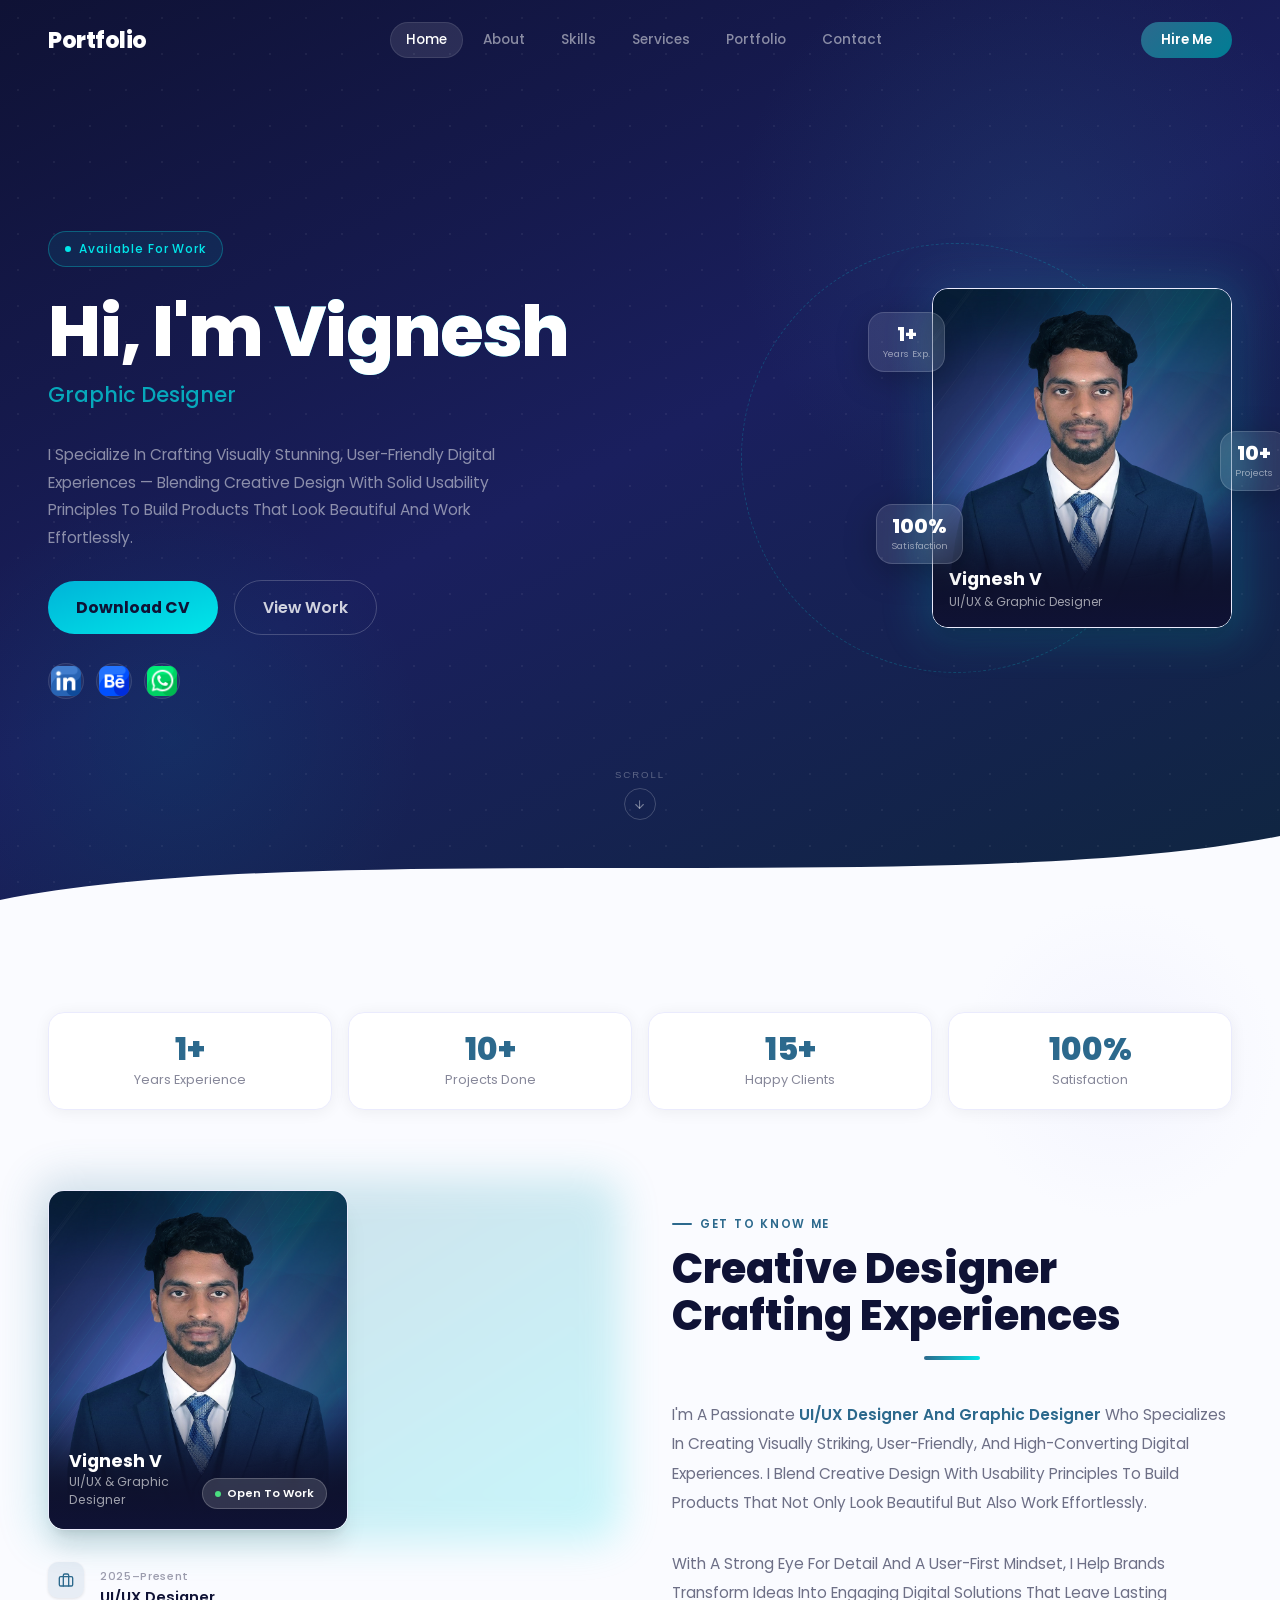
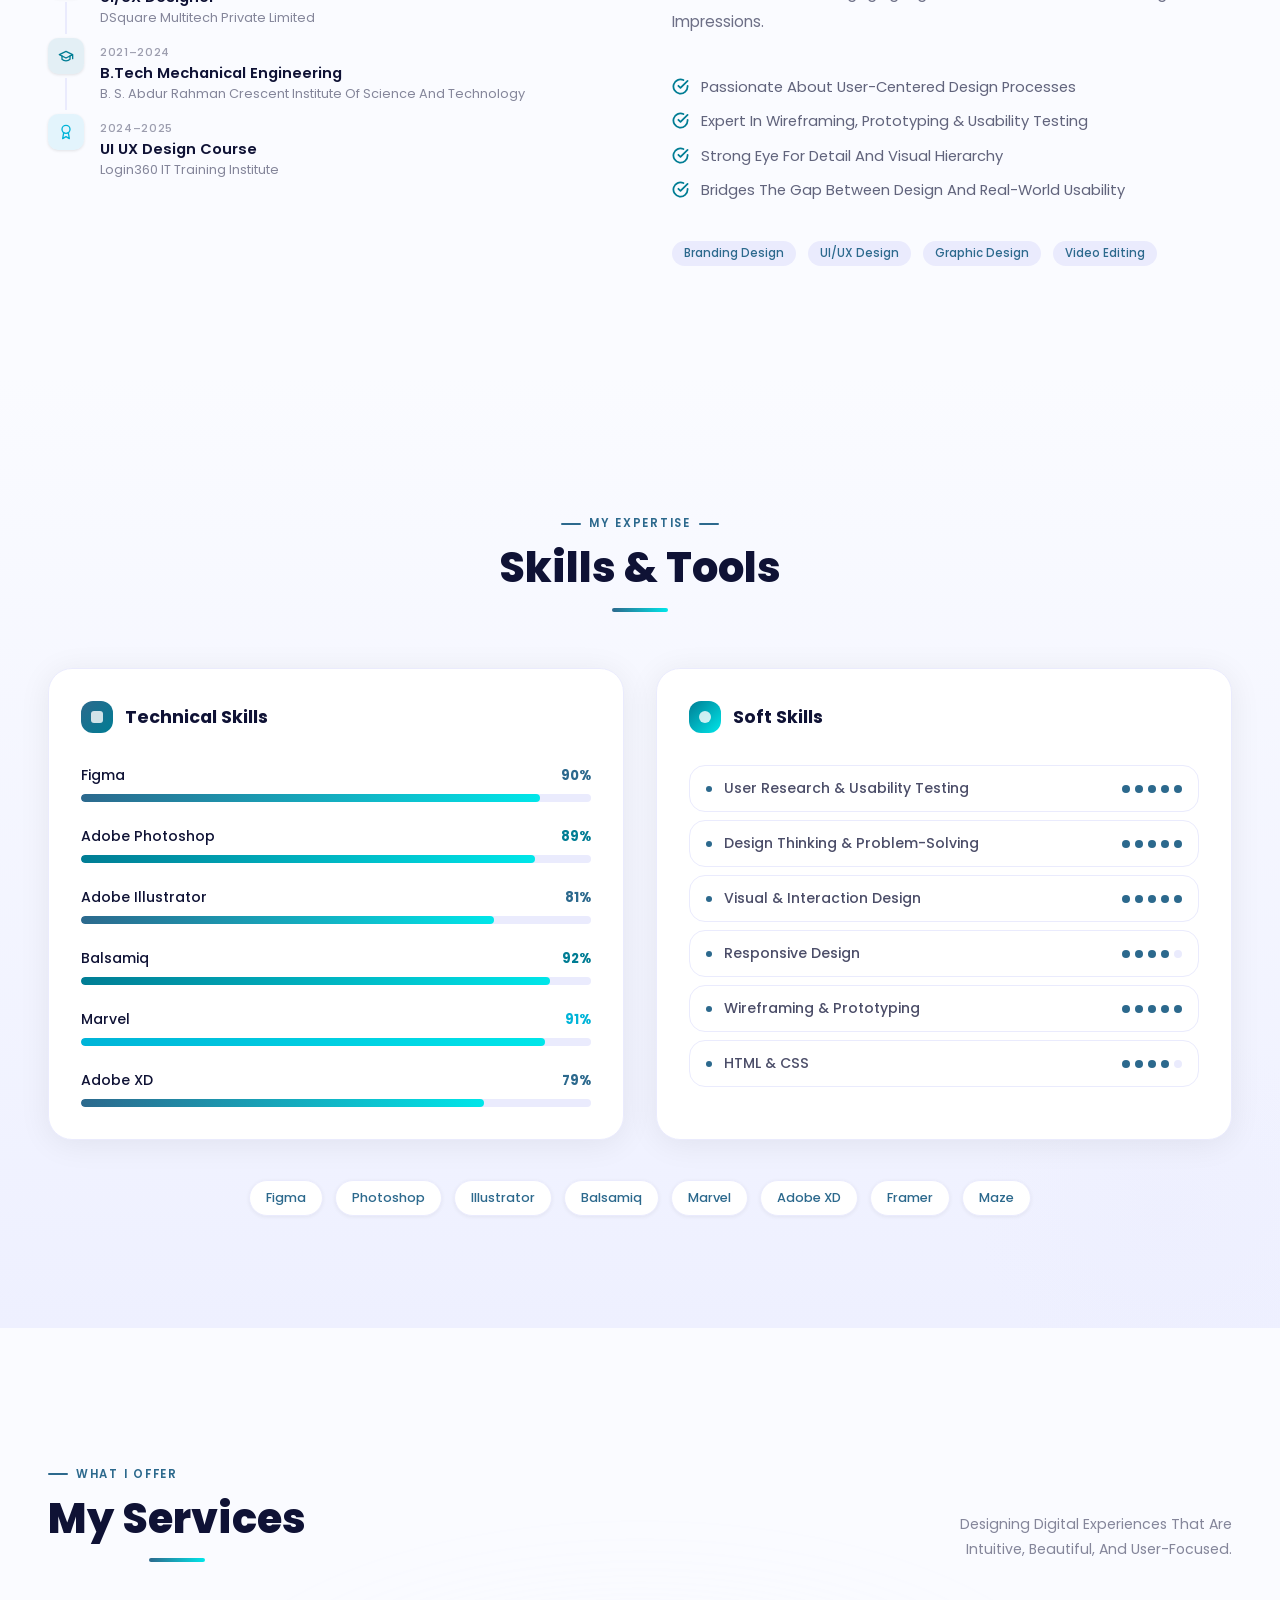
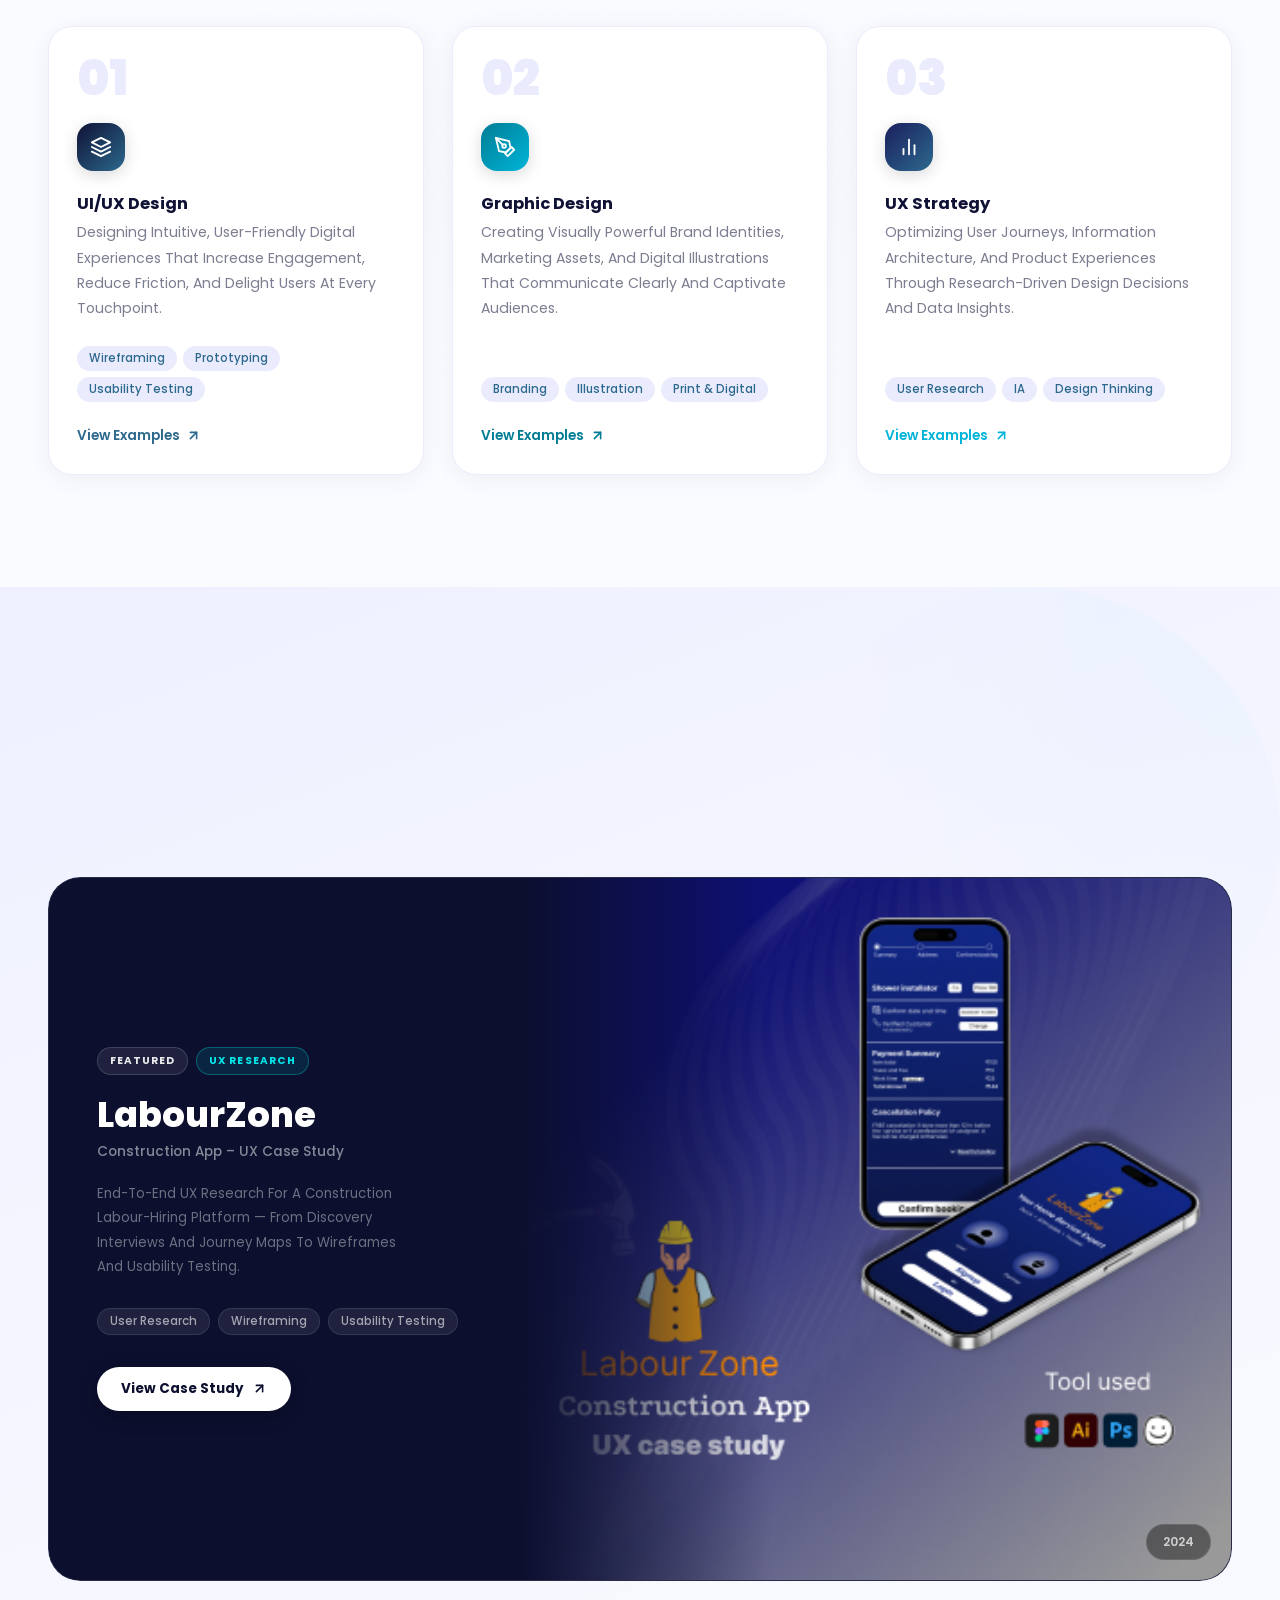
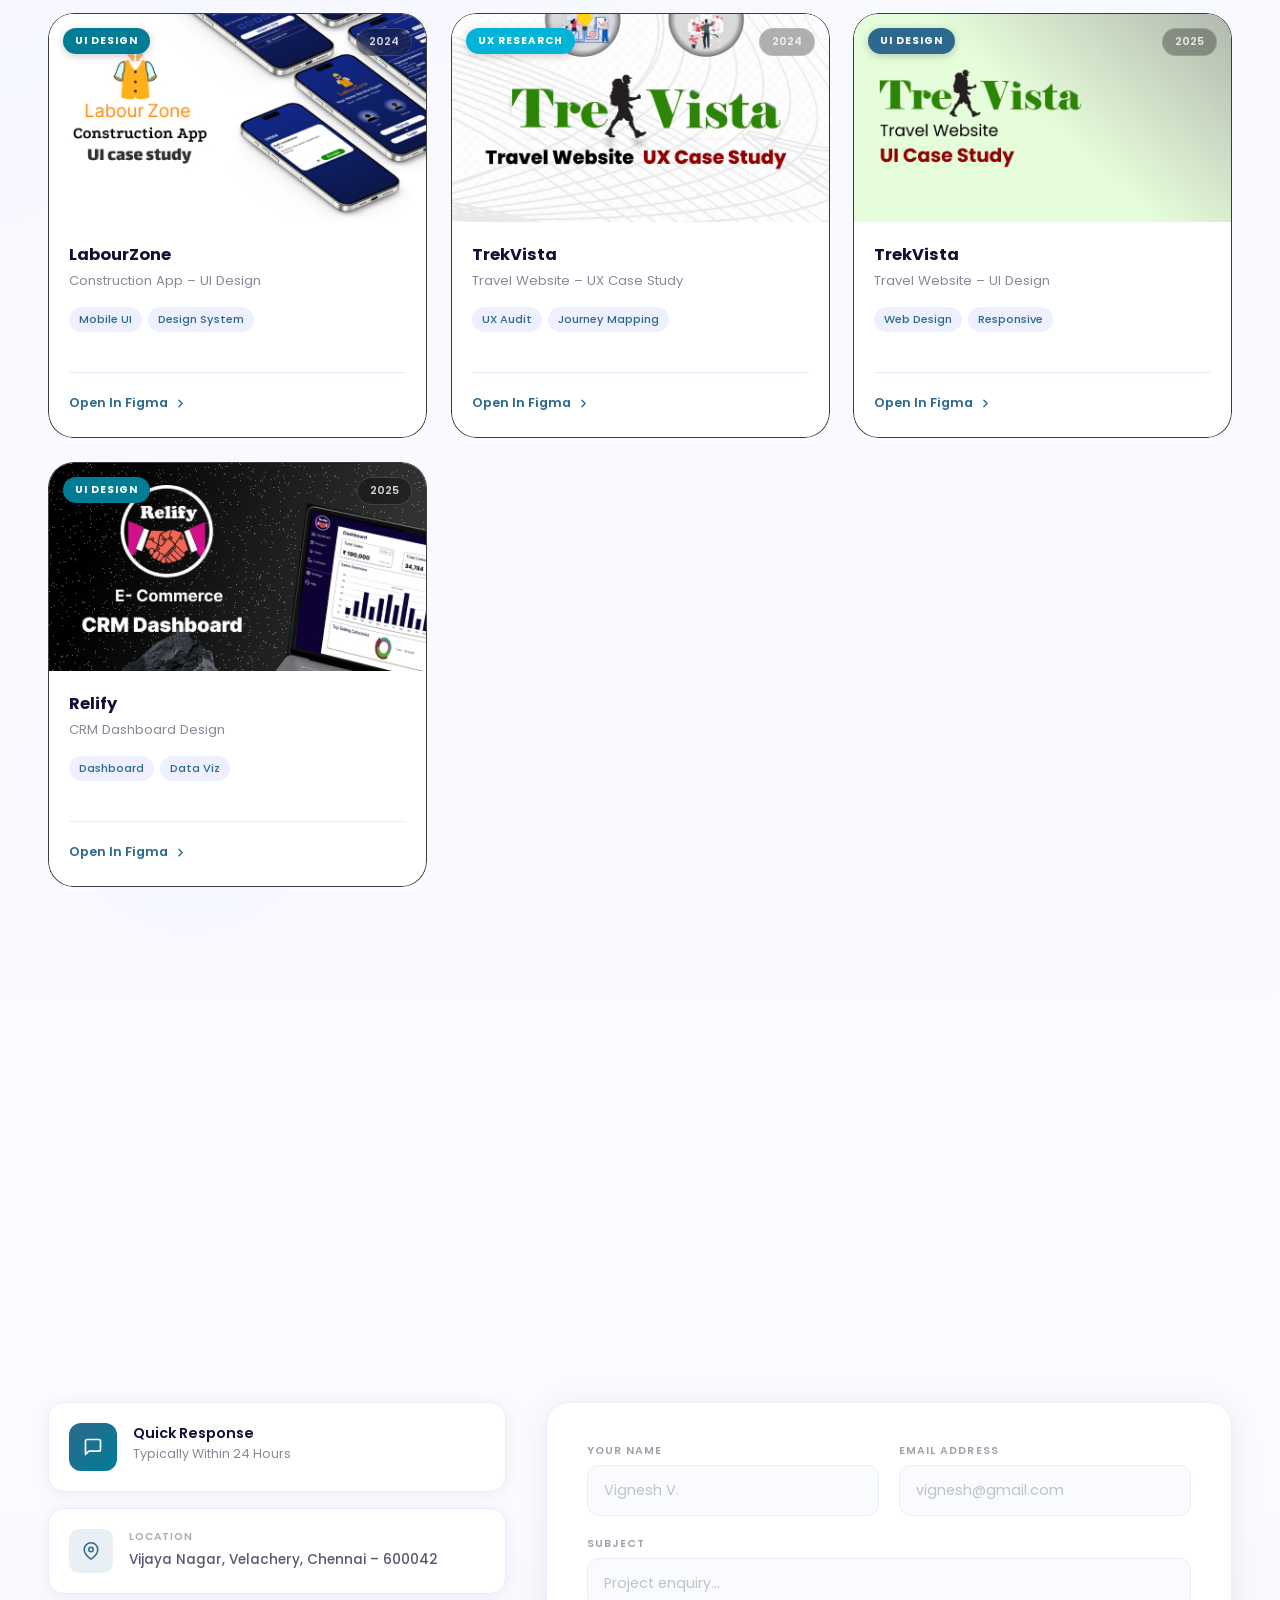
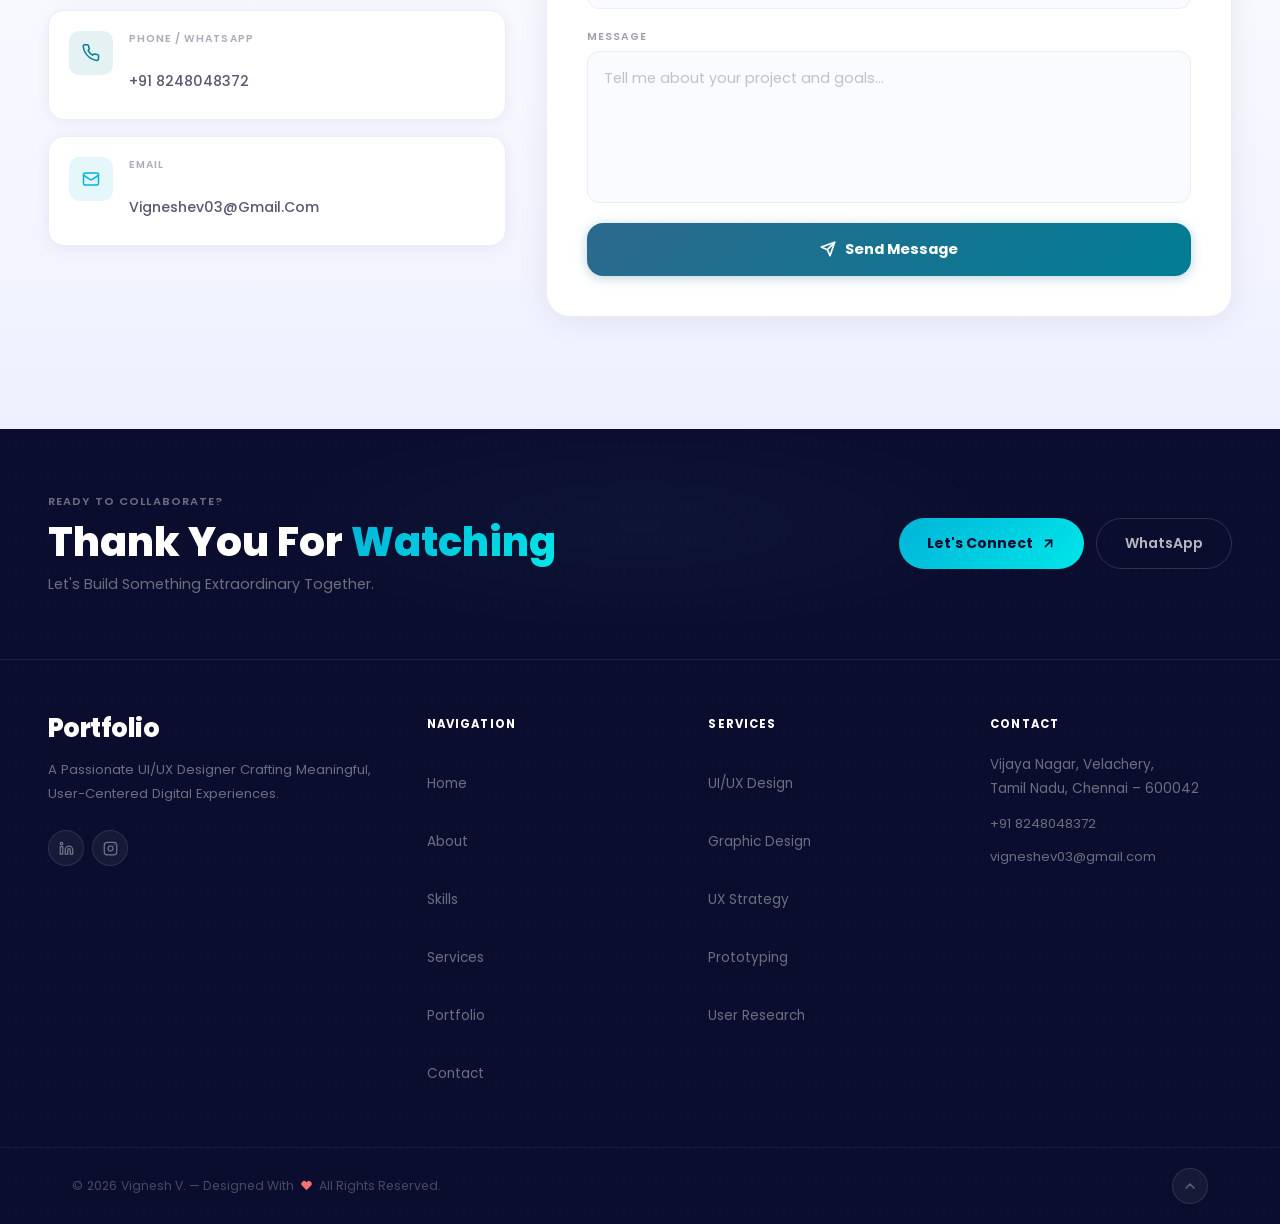
==== index.html @ 37e84289 "update html" ====
<!DOCTYPE html>
<html lang="en">
<head>
  <meta charset="UTF-8" />
  <meta name="viewport" content="width=device-width, initial-scale=1.0" />
  <title>Navbar — Vignesh V. | UI/UX Designer</title>
  <link rel="stylesheet" href="./index.css" />
  <link rel="preconnect" href="https://fonts.googleapis.com" />
  <link rel="preconnect" href="https://fonts.gstatic.com" crossorigin />
  <link href="https://fonts.googleapis.com/css2?family=Poppins:wght@300;400;500;600;700;800;900&display=swap" rel="stylesheet" />
</head>
<body>

  <!-- ═══════════════════════════════════════════════
       SCROLL PROGRESS BAR  (fixed, above navbar)
  ════════════════════════════════════════════════ -->
  <div class="scroll-progress" id="scrollProgress" aria-hidden="true"></div>


  <!-- ═══════════════════════════════════════════════
       NAVBAR
  ════════════════════════════════════════════════ -->
  <nav class="navbar" id="navbar" role="navigation" aria-label="Main navigation">
    <div class="nav-inner">

      <!-- ── Logo ─────────────────────────────────── -->
      <a href="#home" class="nav-logo" onclick="handleNavClick('#home', event)" aria-label="Go to top">
        Portfolio<span class="logo-dot"></span>
      </a>

      <!-- ── Desktop links ─────────────────────────── -->
      <ul class="nav-links" id="navLinks" role="list">
        <li><a href="#home"      class="nav-link" data-section="home"      onclick="handleNavClick('#home',      event)"><span class="link-pill" aria-hidden="true"></span><span class="link-label">Home</span></a></li>
        <li><a href="#about"     class="nav-link" data-section="about"     onclick="handleNavClick('#about',     event)"><span class="link-pill" aria-hidden="true"></span><span class="link-label">About</span></a></li>
        <li><a href="#skills"    class="nav-link" data-section="skills"    onclick="handleNavClick('#skills',    event)"><span class="link-pill" aria-hidden="true"></span><span class="link-label">Skills</span></a></li>
        <li><a href="#services"  class="nav-link" data-section="services"  onclick="handleNavClick('#services',  event)"><span class="link-pill" aria-hidden="true"></span><span class="link-label">Services</span></a></li>
        <li><a href="#portfolio" class="nav-link" data-section="portfolio" onclick="handleNavClick('#portfolio', event)"><span class="link-pill" aria-hidden="true"></span><span class="link-label">Portfolio</span></a></li>
        <li><a href="#contact"   class="nav-link" data-section="contact"   onclick="handleNavClick('#contact',   event)"><span class="link-pill" aria-hidden="true"></span><span class="link-label">Contact</span></a></li>
      </ul>

      <!-- ── Right: Hire Me + Hamburger ─────────────── -->
      <div class="nav-right">
        <!-- Desktop CTA -->
        <a
          href="#contact"
          class="btn-hire"
          onclick="handleNavClick('#contact', event)"
          aria-label="Hire Vignesh"
        >
          Hire Me
        </a>

        <!-- Hamburger (mobile only) -->
        <button
          class="hamburger"
          id="hamburger"
          type="button"
          aria-label="Open menu"
          aria-expanded="false"
          aria-controls="mobileMenu"
          onclick="toggleMobile()"
        >
          <!-- Menu icon -->
          <svg class="ham-icon ham-icon--menu" id="iconMenu"
            xmlns="http://www.w3.org/2000/svg" width="18" height="18"
            viewBox="0 0 24 24" fill="none" stroke="currentColor"
            stroke-width="2" stroke-linecap="round" stroke-linejoin="round"
            aria-hidden="true">
            <line x1="3" y1="6"  x2="21" y2="6"></line>
            <line x1="3" y1="12" x2="21" y2="12"></line>
            <line x1="3" y1="18" x2="21" y2="18"></line>
          </svg>
          <!-- X (close) icon -->
          <svg class="ham-icon ham-icon--close" id="iconClose"
            xmlns="http://www.w3.org/2000/svg" width="18" height="18"
            viewBox="0 0 24 24" fill="none" stroke="currentColor"
            stroke-width="2" stroke-linecap="round" stroke-linejoin="round"
            aria-hidden="true">
            <line x1="18" y1="6"  x2="6"  y2="18"></line>
            <line x1="6"  y1="6"  x2="18" y2="18"></line>
          </svg>
        </button>
      </div>
    </div>

    <!-- ── Mobile menu ───────────────────────────── -->
    <div class="mobile-menu" id="mobileMenu" aria-hidden="true" role="dialog" aria-label="Mobile navigation">
      <ul class="mobile-list" role="list">

        <li class="mobile-item" style="--mi: 0">
          <a href="#home"      class="mobile-link" data-section="home"      onclick="handleNavClick('#home',      event)">
            <span class="mobile-accent-bar" aria-hidden="true"></span>
            <span class="mobile-dot" aria-hidden="true"></span>
            <span class="mobile-label">Home</span>
            <span class="mobile-shimmer" aria-hidden="true"></span>
          </a>
        </li>

        <li class="mobile-item" style="--mi: 1">
          <a href="#about"     class="mobile-link" data-section="about"     onclick="handleNavClick('#about',     event)">
            <span class="mobile-accent-bar" aria-hidden="true"></span>
            <span class="mobile-dot" aria-hidden="true"></span>
            <span class="mobile-label">About</span>
            <span class="mobile-shimmer" aria-hidden="true"></span>
          </a>
        </li>

        <li class="mobile-item" style="--mi: 2">
          <a href="#skills"    class="mobile-link" data-section="skills"    onclick="handleNavClick('#skills',    event)">
            <span class="mobile-accent-bar" aria-hidden="true"></span>
            <span class="mobile-dot" aria-hidden="true"></span>
            <span class="mobile-label">Skills</span>
            <span class="mobile-shimmer" aria-hidden="true"></span>
          </a>
        </li>

        <li class="mobile-item" style="--mi: 3">
          <a href="#services"  class="mobile-link" data-section="services"  onclick="handleNavClick('#services',  event)">
            <span class="mobile-accent-bar" aria-hidden="true"></span>
            <span class="mobile-dot" aria-hidden="true"></span>
            <span class="mobile-label">Services</span>
            <span class="mobile-shimmer" aria-hidden="true"></span>
          </a>
        </li>

        <li class="mobile-item" style="--mi: 4">
          <a href="#portfolio" class="mobile-link" data-section="portfolio" onclick="handleNavClick('#portfolio', event)">
            <span class="mobile-accent-bar" aria-hidden="true"></span>
            <span class="mobile-dot" aria-hidden="true"></span>
            <span class="mobile-label">Portfolio</span>
            <span class="mobile-shimmer" aria-hidden="true"></span>
          </a>
        </li>

        <li class="mobile-item" style="--mi: 5">
          <a href="#contact"   class="mobile-link" data-section="contact"   onclick="handleNavClick('#contact',   event)">
            <span class="mobile-accent-bar" aria-hidden="true"></span>
            <span class="mobile-dot" aria-hidden="true"></span>
            <span class="mobile-label">Contact</span>
            <span class="mobile-shimmer" aria-hidden="true"></span>
          </a>
        </li>

        <!-- Mobile Hire Me -->
        <li class="mobile-hire-row">
          <a
            href="#contact"
            class="mobile-hire-btn"
            onclick="handleNavClick('#contact', event)"
          >
            Hire Me
          </a>
        </li>

      </ul>
    </div><!-- /mobile-menu -->
  </nav>


  <!-- ═══════════════════════════════════════════════
       DEMO SECTIONS  (so scroll behaviour is visible)
  ════════════════════════════════════════════════ -->
  <section id="home"      class="demo-section" style="background:#0F1235;">
  <div>
      <!-- ═══════════════════════════════════════════════
       HERO SECTION
  ════════════════════════════════════════════════ -->
  <section id="home" class="hero-section">

    <!-- Dot-grid texture -->
    <div class="hero-dots" aria-hidden="true"></div>

    <!-- Glow blobs -->
    <div class="hero-blob hero-blob--tr" aria-hidden="true"></div>
    <div class="hero-blob hero-blob--bl" aria-hidden="true"></div>

    <!-- ── CONTENT ────────────────────────────────── -->
    <div class="hero-container">
      <div class="hero-grid">

        <!-- ── LEFT COLUMN ──────────────────────────── -->
        <div class="hero-left">

          <!-- Available badge -->
          <div class="anim-item" style="--i:0">
            <span class="avail-badge">
              <span class="avail-dot" aria-hidden="true"></span>
              Available for Work
            </span>
          </div>

          <!-- Heading + cycling role -->
          <div class="anim-item" style="--i:1">
            <h1 class="hero-title">
              Hi, I'm <span class="name-gradient">Vignesh</span>
            </h1>

            <!-- Cycling role ticker -->
            <div class="role-ticker" aria-live="polite" aria-atomic="true">
              <span class="role-text" id="roleText">UI/UX Designer</span>
            </div>
          </div>

          <!-- Description -->
          <p class="hero-desc anim-item" style="--i:2">
            I specialize in crafting visually stunning, user-friendly digital
            experiences — blending creative design with solid usability principles
            to build products that look beautiful and work effortlessly.
          </p>

          <!-- CTA buttons -->
          <div class="hero-ctas anim-item" style="--i:3">
            <a
              href="https://drive.google.com/file/d/1RtuSDEQO-HK1tSED8a33K0vY4Y5xj5ge/view?usp=sharing"
              target="_blank"
              rel="noopener noreferrer"
              class="btn-cyan"
            >
              Download CV
            </a>
            <a
              href="#portfolio"
              class="btn-outline"
              onclick="smoothTo('portfolio', event)"
            >
              View Work
            </a>
          </div>

          <!-- Social row -->
          <div class="social-row anim-item" style="--i:4">
            <div class="social-icons">

              <!-- LinkedIn -->
              <a
                href="https://www.linkedin.com/in/vignesh-v-ev03/"
                target="_blank"
                rel="noopener noreferrer"
                class="social-btn"
                aria-label="LinkedIn"
              >
              <img src="./Images/linkedin.png" alt="linkedin" class="iconsize">
              </a>

              <!-- Instagram -->
              <a
                href="https://www.behance.net/vigneshv90"
                target="_blank"
                rel="noopener noreferrer"
                class="social-btn"
                aria-label="behance"
              >
               <img src="./Images/behance.png" alt="linkedin" class="iconsize">
              </a>
              <!-- WHATSAPP -->
              <a
                href="https://wa.me/918248048372"
                target="_blank"
                rel="noopener noreferrer"
                class="social-btn"
                aria-label="Whatsapp"
              >
               <img src="./Images/whatsapp.png" alt="linkedin" class="iconsize">
              </a>


            </div>
          </div>
        </div><!-- /hero-left -->


        <!-- ── RIGHT COLUMN — Portrait ─────────────── -->
        <div class="hero-right anim-portrait">

          <!-- Rotating dashed ring -->
          <div class="ring-spin" aria-hidden="true"></div>

          <!-- Portrait wrapper (anchors floating chips) -->
          <div class="portrait-wrap">

            <!-- Glow behind card -->
            <div class="portrait-glow" aria-hidden="true"></div>

            <!-- Card -->
            <div class="portrait-card">
              <!--
                Replace src with your own photo.
                Original: figma:asset/68ceb7bed05268b9e80538b6e86e55abcb5ccb74.png
              -->
              <img
                src="./Images/me.jpg"
                alt="Vignesh V. — UI/UX Designer"
                class="portrait-img"
              />
              <!-- Bottom overlay -->
              <div class="portrait-overlay" aria-hidden="true"></div>
              <!-- Name tag -->
              <div class="portrait-namebox">
                <p class="portrait-name">Vignesh V</p>
                <p class="portrait-role-tag">UI/UX &amp; Graphic Designer</p>
              </div>
            </div>

            <!-- Floating stat chips -->
            <div class="stat-chip stat-chip--tl anim-chip" style="--chip-delay: 1.0s" aria-label="3+ Years Experience">
              <span class="chip-value">1+</span>
              <span class="chip-label">Years Exp.</span>
            </div>

            <div class="stat-chip stat-chip--mr anim-chip" style="--chip-delay: 1.15s" aria-label="20+ Projects">
              <span class="chip-value">10+</span>
              <span class="chip-label">Projects</span>
            </div>

            <div class="stat-chip stat-chip--bl anim-chip" style="--chip-delay: 1.3s" aria-label="100% Satisfaction">
              <span class="chip-value">100%</span>
              <span class="chip-label">Satisfaction</span>
            </div>

          </div><!-- /portrait-wrap -->
        </div><!-- /hero-right -->

      </div><!-- /hero-grid -->
    </div><!-- /hero-container -->


    <!-- ── SCROLL CUE ─────────────────────────────── -->
    <button
      class="scroll-cue anim-scroll"
      onclick="smoothTo('about', event)"
      aria-label="Scroll down to About section"
    >
      <span class="scroll-label">Scroll</span>
      <span class="scroll-circle">
        <!-- ArrowDown icon -->
        <svg xmlns="http://www.w3.org/2000/svg" width="13" height="13"
          viewBox="0 0 24 24" fill="none" stroke="currentColor"
          stroke-width="2" stroke-linecap="round" stroke-linejoin="round"
          aria-hidden="true">
          <line x1="12" y1="5" x2="12" y2="19"></line>
          <polyline points="19 12 12 19 5 12"></polyline>
        </svg>
      </span>
    </button>


    <!-- ── BOTTOM WAVE ────────────────────────────── -->
    <div class="hero-wave" aria-hidden="true">
      <svg viewBox="0 0 1690 64" preserveAspectRatio="none" xmlns="http://www.w3.org/2000/svg">
        <path d="M0 64C422 0 1267 64 1690 0V64H0Z" fill="#FAFBFF" />
      </svg>
    </div>

  </section><!-- /hero-section -->


  <!-- ─── Scripts ────────────────────────────────── -->
  <script>
    /* ── 1. Smooth scroll helper ─────────────────── */
    function smoothTo(id, event) {
      if (event) event.preventDefault();
      var el = document.getElementById(id);
      if (el) el.scrollIntoView({ behavior: 'smooth' });
    }

    /* ── 2. Cycling role text ─────────────────────── */
    (function () {
      var roles = [
        'UI/UX Designer',
        'Graphic Designer',
        'Product Designer',
        'Visual Storyteller'
      ];
      var idx   = 0;
      var el    = document.getElementById('roleText');

      function cycleRole() {
        /* Slide out upward */
        el.classList.add('role-exit');

        setTimeout(function () {
          idx = (idx + 1) % roles.length;
          el.textContent = roles[idx];
          el.classList.remove('role-exit');
          el.classList.add('role-enter');

          /* Clean enter class once animation finishes */
          setTimeout(function () {
            el.classList.remove('role-enter');
          }, 380);
        }, 380);
      }

      setInterval(cycleRole, 2800);
    })();
  </script>
  </div>
  </section>
  <section id="about"     class="demo-section" style="background:#111840;">
    <div>

  <!-- ═══════════════════════════════════════════
       ABOUT SECTION
  ════════════════════════════════════════════ -->
  <section id="about" class="about-section">

    <!-- Decorative radial blob (top-right) -->
    <div class="about-decor-blob" aria-hidden="true"></div>

    <div class="about-container">

      <!-- ── STATS ROW ─────────────────────────── -->
      <div class="stats-grid" id="statsGrid">

        <div class="stat-card animate-item" style="--delay: 0s">
          <p class="stat-value" style="color: #2C698D;">1+</p>
          <p class="stat-label">Years Experience</p>
        </div>

        <div class="stat-card animate-item" style="--delay: 0.09s">
          <p class="stat-value" style="color: #2C698D;">10+</p>
          <p class="stat-label">Projects Done</p>
        </div>

        <div class="stat-card animate-item" style="--delay: 0.18s">
          <p class="stat-value" style="color: #2C698D;">15+</p>
          <p class="stat-label">Happy Clients</p>
        </div>

        <div class="stat-card animate-item" style="--delay: 0.27s">
          <p class="stat-value" style="color: #2C698D;">100%</p>
          <p class="stat-label">Satisfaction</p>
        </div>

      </div><!-- /stats-grid -->


      <!-- ── TWO-COLUMN ────────────────────────── -->
      <div class="about-grid">

        <!-- LEFT — Portrait + Timeline -->
        <div class="about-left animate-item" style="--delay: 0.18s">

          <!-- Portrait card -->
          <div class="portrait-wrap">
            <div class="portrait-glow" aria-hidden="true"></div>
            <div class="portrait-card">
              <!--
                Replace the src below with your own photo.
                Original: figma:asset/68ceb7bed05268b9e80538b6e86e55abcb5ccb74.png
              -->
              <img
                src="./Images/me.jpg"
                alt="Vignesh V. — UI/UX Designer"
                class="portrait-img"
              />
              <div class="portrait-overlay" aria-hidden="true"></div>
              <div class="portrait-footer">
                <div class="portrait-name-block">
                  <p class="portrait-name">Vignesh V</p>
                  <p class="portrait-role">UI/UX &amp; Graphic Designer</p>
                </div>
                <span class="open-badge">
                  <span class="open-dot" aria-hidden="true"></span>
                  Open to work
                </span>
              </div>
            </div>
          </div><!-- /portrait-wrap -->

          <!-- Timeline -->
          <div class="timeline">

            <div class="timeline-item animate-item" style="--delay: 0.35s">
              <div class="timeline-track">
                <div class="timeline-icon" style="background: rgba(44,105,141,0.09);">
                  <!-- Briefcase icon -->
                  <svg xmlns="http://www.w3.org/2000/svg" width="16" height="16" viewBox="0 0 24 24" fill="none" stroke="#2C698D" stroke-width="2" stroke-linecap="round" stroke-linejoin="round">
                    <rect x="2" y="7" width="20" height="14" rx="2" ry="2"></rect>
                    <path d="M16 21V5a2 2 0 0 0-2-2h-4a2 2 0 0 0-2 2v16"></path>
                  </svg>
                </div>
                <div class="timeline-connector" aria-hidden="true"></div>
              </div>
              <div class="timeline-body">
                <p class="timeline-year">2025–Present</p>
                <p class="timeline-title">UI/UX Designer</p>
                <p class="timeline-sub">DSquare Multitech Private Limited</p>
              </div>
            </div>

            <div class="timeline-item animate-item" style="--delay: 0.45s">
              <div class="timeline-track">
                <div class="timeline-icon" style="background: rgba(0,125,148,0.09);">
                  <!-- GraduationCap icon -->
                  <svg xmlns="http://www.w3.org/2000/svg" width="16" height="16" viewBox="0 0 24 24" fill="none" stroke="#007D94" stroke-width="2" stroke-linecap="round" stroke-linejoin="round">
                    <path d="M22 10v6M2 10l10-5 10 5-10 5z"></path>
                    <path d="M6 12v5c3 3 9 3 12 0v-5"></path>
                  </svg>
                </div>
                <div class="timeline-connector" aria-hidden="true"></div>
              </div>
              <div class="timeline-body">
                <p class="timeline-year">2021–2024</p>
                <p class="timeline-title">B.Tech Mechanical Engineering</p>
                <p class="timeline-sub">B. S. Abdur Rahman Crescent Institute Of Science And Technology</p>
              </div>
            </div>

            <div class="timeline-item animate-item" style="--delay: 0.55s">
              <div class="timeline-track">
                <div class="timeline-icon" style="background: rgba(0,180,216,0.09);">
                  <!-- Award icon -->
                  <svg xmlns="http://www.w3.org/2000/svg" width="16" height="16" viewBox="0 0 24 24" fill="none" stroke="#00B4D8" stroke-width="2" stroke-linecap="round" stroke-linejoin="round">
                    <circle cx="12" cy="8" r="6"></circle>
                    <path d="M15.477 12.89L17 22l-5-3-5 3 1.523-9.11"></path>
                  </svg>
                </div>
                <!-- No connector for last item -->
              </div>
              <div class="timeline-body">
                <p class="timeline-year">2024–2025</p>
                <p class="timeline-title">UI UX Design course</p>
                <p class="timeline-sub">Login360 IT Training Institute </p>
              </div>
            </div>

          </div><!-- /timeline -->
        </div><!-- /about-left -->


        <!-- RIGHT — Bio -->
        <div class="about-right animate-item" style="--delay: 0.22s">

          <!-- Section heading -->
          <div class="section-heading">
            <span class="eyebrow">
              <span class="eyebrow-line" aria-hidden="true"></span>
              Get to Know Me
            </span>
            <h2 class="section-title">
              Creative Designer<br />Crafting Experiences
            </h2>
            <div class="heading-bar" aria-hidden="true"></div>
          </div>

          <!-- Bio -->
          <p class="bio-text">
            I'm a passionate
            <strong class="bio-highlight">UI/UX Designer and Graphic Designer</strong>
            who specializes in creating visually striking, user-friendly, and high-converting
            digital experiences. I blend creative design with usability principles to build
            products that not only look beautiful but also work effortlessly.
          </p>
          <p class="bio-text bio-text--spacer">
            With a strong eye for detail and a user-first mindset, I help brands transform
            ideas into engaging digital solutions that leave lasting impressions.
          </p>

          <!-- Highlights -->
          <ul class="highlights-list">

            <li class="highlight-item animate-item" style="--delay: 0.5s">
              <span class="check-icon" aria-hidden="true">
                <svg xmlns="http://www.w3.org/2000/svg" width="17" height="17" viewBox="0 0 24 24" fill="none" stroke="#007D94" stroke-width="2.5" stroke-linecap="round" stroke-linejoin="round">
                  <path d="M22 11.08V12a10 10 0 1 1-5.93-9.14"></path>
                  <polyline points="22 4 12 14.01 9 11.01"></polyline>
                </svg>
              </span>
              <span>Passionate about user-centered design processes</span>
            </li>

            <li class="highlight-item animate-item" style="--delay: 0.58s">
              <span class="check-icon" aria-hidden="true">
                <svg xmlns="http://www.w3.org/2000/svg" width="17" height="17" viewBox="0 0 24 24" fill="none" stroke="#007D94" stroke-width="2.5" stroke-linecap="round" stroke-linejoin="round">
                  <path d="M22 11.08V12a10 10 0 1 1-5.93-9.14"></path>
                  <polyline points="22 4 12 14.01 9 11.01"></polyline>
                </svg>
              </span>
              <span>Expert in wireframing, prototyping &amp; usability testing</span>
            </li>

            <li class="highlight-item animate-item" style="--delay: 0.66s">
              <span class="check-icon" aria-hidden="true">
                <svg xmlns="http://www.w3.org/2000/svg" width="17" height="17" viewBox="0 0 24 24" fill="none" stroke="#007D94" stroke-width="2.5" stroke-linecap="round" stroke-linejoin="round">
                  <path d="M22 11.08V12a10 10 0 1 1-5.93-9.14"></path>
                  <polyline points="22 4 12 14.01 9 11.01"></polyline>
                </svg>
              </span>
              <span>Strong eye for detail and visual hierarchy</span>
            </li>

            <li class="highlight-item animate-item" style="--delay: 0.74s">
              <span class="check-icon" aria-hidden="true">
                <svg xmlns="http://www.w3.org/2000/svg" width="17" height="17" viewBox="0 0 24 24" fill="none" stroke="#007D94" stroke-width="2.5" stroke-linecap="round" stroke-linejoin="round">
                  <path d="M22 11.08V12a10 10 0 1 1-5.93-9.14"></path>
                  <polyline points="22 4 12 14.01 9 11.01"></polyline>
                </svg>
              </span>
              <span>Bridges the gap between design and real-world usability</span>
            </li>

          </ul>

          <!-- Tag pills -->
          <div class="tag-row">
            <span class="tag tag--light">Branding Design</span>
            <span class="tag tag--accent">UI/UX Design</span>
            <span class="tag tag--light">Graphic Design</span>
            <span class="tag tag--accent">Video Editing</span>
          </div>

        </div><!-- /about-right -->
      </div><!-- /about-grid -->
    </div><!-- /about-container -->
  </section>


  <!-- ─── Scroll-reveal script ───────────────── -->
  <script>
    (function () {
      const items = document.querySelectorAll('.animate-item');

      const observer = new IntersectionObserver(
        (entries) => {
          entries.forEach((entry) => {
            if (entry.isIntersecting) {
              const el = entry.target;
              const delay = el.style.getPropertyValue('--delay') || '0s';
              el.style.animationDelay = delay;
              el.classList.add('is-visible');
              observer.unobserve(el);
            }
          });
        },
        { threshold: 0.08 }
      );

      items.forEach((el) => observer.observe(el));
    })();
  </script>

    </div>
  </section>
  <section id="skills"    class="demo-section" style="background:#0F1235;">
    <div>

<!-- ═══════════════════════════════════════════════
     SKILLS SECTION
════════════════════════════════════════════════ -->
<section id="skills" class="skills-section">

  <!-- Bottom-right decorative blob -->
  <div class="sk-blob" aria-hidden="true"></div>

  <div class="sk-container">

    <!-- ── HEADER ──────────────────────────────── -->
    <div class="sk-header animate-item" style="--delay:0s" id="skHeader">
      <span class="eyebrow">
        <span class="eyebrow-line" aria-hidden="true"></span>
        My Expertise
        <span class="eyebrow-line" aria-hidden="true"></span>
      </span>
      <h2 class="section-title">Skills &amp; Tools</h2>
      <div class="heading-bar" aria-hidden="true"></div>
    </div>


    <!-- ── TWO-COLUMN GRID ────────────────────── -->
    <div class="sk-grid">

      <!-- ─── Technical Skills card ────────────── -->
      <div class="sk-card animate-item" style="--delay:0.18s" id="techCard">

        <!-- Card header -->
        <div class="sk-card-header">
          <div class="sk-card-icon sk-card-icon--tech" aria-hidden="true">
            <div class="sk-icon-inner sk-icon-inner--square"></div>
          </div>
          <h3 class="sk-card-title">Technical Skills</h3>
        </div>

        <!-- Skill bars — populated by JS -->
        <div class="skill-bars" id="skillBars"></div>

      </div><!-- /tech card -->


      <!-- ─── Soft Skills card ──────────────────── -->
      <div class="sk-card animate-item" style="--delay:0.30s" id="softCard">

        <!-- Card header -->
        <div class="sk-card-header">
          <div class="sk-card-icon sk-card-icon--soft" aria-hidden="true">
            <div class="sk-icon-inner sk-icon-inner--circle"></div>
          </div>
          <h3 class="sk-card-title">Soft Skills</h3>
        </div>

        <!-- Soft skill rows — populated by JS -->
        <div class="soft-rows" id="softRows"></div>

      </div><!-- /soft card -->

    </div><!-- /sk-grid -->


    <!-- ── TOOL TAGS ─────────────────────────── -->
    <div class="tool-tags animate-item" style="--delay:0.50s" id="toolTags" role="list" aria-label="Tools I use">
      <!-- populated by JS -->
    </div>

  </div><!-- /sk-container -->
</section>


<!-- ═══════════════════════════════════════════════
     SCRIPTS
════════════════════════════════════════════════ -->
<script>
/* ════════════════════════════════════════════════
   DATA
═════════════════════════════════════════════════ */
var TECH_SKILLS = [
  { name: 'Figma',              pct: 90, from: '#2C698D', to: '#00E6E9', label: '#2C698D' },
  { name: 'Adobe Photoshop',    pct: 89, from: '#007D94', to: '#00E6E9', label: '#007D94' },
  { name: 'Adobe Illustrator',  pct: 81, from: '#2C698D', to: '#00E6E9', label: '#2C698D' },
  { name: 'Balsamiq',           pct: 92, from: '#007D94', to: '#00E6E9', label: '#007D94' },
  { name: 'Marvel',             pct: 91, from: '#00B4D8', to: '#00E6E9', label: '#00B4D8' },
  { name: 'Adobe XD',           pct: 79, from: '#2C698D', to: '#00E6E9', label: '#2C698D' },
];

var SOFT_SKILLS = [
  { name: 'User Research & Usability Testing', level: 5 },
  { name: 'Design Thinking & Problem-Solving', level: 5 },
  { name: 'Visual & Interaction Design',       level: 5 },
  { name: 'Responsive Design',                 level: 4 },
  { name: 'Wireframing & Prototyping',         level: 5 },
  { name: 'HTML & CSS',                        level: 4 },
];

var TOOLS = ['Figma','Photoshop','Illustrator','Balsamiq','Marvel','Adobe XD','Framer','Maze'];

/* ════════════════════════════════════════════════
   BUILD SKILL BARS (static, width triggered later)
═════════════════════════════════════════════════ */
(function buildBars() {
  var container = document.getElementById('skillBars');
  container.innerHTML = TECH_SKILLS.map(function (s, i) {
    return (
      '<div class="skill-bar-wrap" data-pct="' + s.pct + '" data-from="' + s.from + '" data-to="' + s.to + '" data-label="' + s.label + '" data-index="' + i + '">' +
        '<div class="skill-bar-row">' +
          '<span class="skill-name">' + s.name + '</span>' +
          '<span class="skill-pct" id="pctLabel' + i + '" style="color:' + s.label + '">0%</span>' +
        '</div>' +
        '<div class="skill-track">' +
          '<div class="skill-fill" id="skillFill' + i + '" style="background: linear-gradient(90deg,' + s.from + ' 0%,' + s.to + ' 100%);"></div>' +
        '</div>' +
      '</div>'
    );
  }).join('');
})();

/* ════════════════════════════════════════════════
   BUILD SOFT SKILL ROWS (start hidden for slide-in)
═════════════════════════════════════════════════ */
(function buildSoft() {
  var container = document.getElementById('softRows');
  container.innerHTML = SOFT_SKILLS.map(function (s, i) {
    /* 5 dots */
    var dots = '';
    for (var d = 0; d < 5; d++) {
      dots += '<span class="dot' + (d < s.level ? ' dot--filled' : '') + '" aria-hidden="true"></span>';
    }
    return (
      '<div class="soft-row slide-item" style="--si:' + i + '; --slide-delay:' + (0.38 + i * 0.07) + 's" role="listitem">' +
        '<div class="soft-row-left">' +
          '<span class="soft-bullet" aria-hidden="true"></span>' +
          '<span class="soft-name">' + s.name + '</span>' +
        '</div>' +
        '<div class="dot-rating" aria-label="' + s.level + ' out of 5">' + dots + '</div>' +
      '</div>'
    );
  }).join('');
})();

/* ════════════════════════════════════════════════
   BUILD TOOL TAGS
═════════════════════════════════════════════════ */
(function buildTools() {
  var container = document.getElementById('toolTags');
  container.innerHTML = TOOLS.map(function (t, i) {
    return (
      '<span class="tool-pill pop-item" style="--pi:' + i + '; --pop-delay:' + (0.55 + i * 0.05) + 's" role="listitem">' + t + '</span>'
    );
  }).join('');
})();

/* ════════════════════════════════════════════════
   ANIMATE BARS — staggered width + counter
   Matches: setTimeout(()=> setWidth(pct), index*110+300)
═════════════════════════════════════════════════ */
function animateBars() {
  TECH_SKILLS.forEach(function (s, i) {
    var delay = i * 110 + 300; /* exact match to React component */
    setTimeout(function () {
      var fill  = document.getElementById('skillFill' + i);
      var label = document.getElementById('pctLabel' + i);
      if (fill)  fill.style.width  = s.pct + '%';
      if (label) label.textContent  = s.pct + '%';
    }, delay);
  });
}

/* ════════════════════════════════════════════════
   ANIMATE SOFT ROWS — slide in from x:20
═════════════════════════════════════════════════ */
function animateSoftRows() {
  document.querySelectorAll('.slide-item').forEach(function (el) {
    var delay = parseFloat(el.style.getPropertyValue('--slide-delay')) * 1000;
    setTimeout(function () {
      el.classList.add('slide-item--visible');
    }, delay);
  });
}

/* ════════════════════════════════════════════════
   ANIMATE TOOL PILLS — scale in staggered
═════════════════════════════════════════════════ */
function animateTools() {
  document.querySelectorAll('.pop-item').forEach(function (el) {
    var delay = parseFloat(el.style.getPropertyValue('--pop-delay')) * 1000;
    setTimeout(function () {
      el.classList.add('pop-item--visible');
    }, delay);
  });
}

/* ════════════════════════════════════════════════
   INTERSECTION OBSERVER
   — triggers header/cards fade-up
   — triggers bar + row + tool animations once
═════════════════════════════════════════════════ */
var barsTriggered = false;

(function initObservers() {
  /* 1. Section-level observer for skill bar + soft row triggers */
  var section = document.getElementById('skills');
  var sectionObs = new IntersectionObserver(function (entries) {
    entries.forEach(function (entry) {
      if (entry.isIntersecting && !barsTriggered) {
        barsTriggered = true;
        animateBars();
        animateSoftRows();
        animateTools();
        sectionObs.unobserve(section);
      }
    });
  }, { threshold: 0.08 });
  sectionObs.observe(section);

  /* 2. Per-element fade-up observer */
  var items    = document.querySelectorAll('.animate-item');
  var fadeObs  = new IntersectionObserver(function (entries) {
    entries.forEach(function (entry) {
      if (entry.isIntersecting) {
        var el = entry.target;
        el.style.animationDelay = el.style.getPropertyValue('--delay') || '0s';
        el.classList.add('is-visible');
        fadeObs.unobserve(el);
      }
    });
  }, { threshold: 0.08 });
  items.forEach(function (el) { fadeObs.observe(el); });
})();
</script>
    </div>
  </section>
  <section id="services"  class="demo-section" style="background:#111840;">
   <div>

<!-- ═══════════════════════════════════════════════
     SERVICES SECTION
════════════════════════════════════════════════ -->
<section id="services" class="services-section">

  <!-- Centre radial glow blob -->
  <div class="sv-blob" aria-hidden="true"></div>

  <div class="sv-container">

    <!-- ── HEADER ────────────────────────────────── -->
    <div class="sv-header animate-item" style="--delay:0s">

      <!-- Left: eyebrow + title -->
      <div class="sv-title-block">
        <span class="eyebrow">
          <span class="eyebrow-line" aria-hidden="true"></span>
          What I Offer
        </span>
        <h2 class="section-title">My Services</h2>
        <div class="heading-bar" aria-hidden="true"></div>
      </div>

      <!-- Right: tagline (desktop only) -->
      <p class="sv-tagline">
        Designing digital experiences that are<br />intuitive, beautiful, and user-focused.
      </p>

    </div><!-- /sv-header -->


    <!-- ── SERVICE CARDS ─────────────────────────── -->
    <div class="sv-grid">

      <!-- ─── Card 01: UI/UX Design ─────────────── -->
      <article
        class="service-card animate-item"
        style="--delay:0.32s"
        aria-label="UI/UX Design service"
      >
        <!-- Top gradient bar (scaleX on hover) -->
        <div
          class="card-top-bar"
          style="background: linear-gradient(90deg, #2C698D 0%, #00E6E9 100%);"
          aria-hidden="true"
        ></div>

        <div class="card-body">
          <!-- Background number -->
          <span class="card-num" aria-hidden="true">01</span>

          <!-- Icon -->
          <div
            class="card-icon"
            style="background: linear-gradient(135deg, #0F1235 0%, #2C698D 100%);"
            aria-hidden="true"
          >
            <!-- Layers icon -->
            <svg xmlns="http://www.w3.org/2000/svg" width="22" height="22" viewBox="0 0 24 24"
              fill="none" stroke="#ffffff" stroke-width="2" stroke-linecap="round" stroke-linejoin="round">
              <polygon points="12 2 2 7 12 12 22 7 12 2"></polygon>
              <polyline points="2 17 12 22 22 17"></polyline>
              <polyline points="2 12 12 17 22 12"></polyline>
            </svg>
          </div>

          <!-- Title -->
          <h3 class="card-title">UI/UX Design</h3>

          <!-- Description -->
          <p class="card-desc">
            Designing intuitive, user-friendly digital experiences that increase
            engagement, reduce friction, and delight users at every touchpoint.
          </p>

          <!-- Tags -->
          <div class="card-tags">
            <span class="tag">Wireframing</span>
            <span class="tag">Prototyping</span>
            <span class="tag">Usability Testing</span>
          </div>

          <!-- CTA link -->
          <a
            href="https://drive.google.com/file/d/1d9gmy-o0ETiRXBS0YJgnyyvTbDilUTdP/view?usp=sharing"
            target="_blank"
            rel="noopener noreferrer"
            class="view-link"
            style="--accent:#2C698D; color:#2C698D;"
            aria-label="View UI/UX Design examples on Figma"
          >
            View Examples
            <svg class="link-arrow" xmlns="http://www.w3.org/2000/svg" width="15" height="15"
              viewBox="0 0 24 24" fill="none" stroke="currentColor"
              stroke-width="2.5" stroke-linecap="round" stroke-linejoin="round" aria-hidden="true">
              <line x1="7" y1="17" x2="17" y2="7"></line>
              <polyline points="7 7 17 7 17 17"></polyline>
            </svg>
          </a>
        </div>
      </article>


      <!-- ─── Card 02: Graphic Design ───────────── -->
      <article
        class="service-card animate-item"
        style="--delay:0.46s"
        aria-label="Graphic Design service"
      >
        <div
          class="card-top-bar"
          style="background: linear-gradient(90deg, #007D94 0%, #00E6E9 100%);"
          aria-hidden="true"
        ></div>

        <div class="card-body">
          <span class="card-num" aria-hidden="true">02</span>

          <div
            class="card-icon"
            style="background: linear-gradient(135deg, #007D94 0%, #00B4D8 100%);"
            aria-hidden="true"
          >
            <!-- PenTool icon -->
            <svg xmlns="http://www.w3.org/2000/svg" width="22" height="22" viewBox="0 0 24 24"
              fill="none" stroke="#ffffff" stroke-width="2" stroke-linecap="round" stroke-linejoin="round">
              <path d="m12 19 7-7 3 3-7 7-3-3z"></path>
              <path d="m18 13-1.5-7.5L2 2l3.5 14.5L13 18l5-5z"></path>
              <path d="m2 2 7.586 7.586"></path>
              <circle cx="11" cy="11" r="2"></circle>
            </svg>
          </div>

          <h3 class="card-title">Graphic Design</h3>

          <p class="card-desc">
            Creating visually powerful brand identities, marketing assets, and
            digital illustrations that communicate clearly and captivate audiences.
          </p>

          <div class="card-tags">
            <span class="tag">Branding</span>
            <span class="tag">Illustration</span>
            <span class="tag">Print &amp; Digital</span>
          </div>

          <a
            href="https://drive.google.com/file/d/12urcptu3FwMaBWmQ5W3LFK5-p068JVxM/view?usp=sharing"
            target="_blank"
            rel="noopener noreferrer"
            class="view-link"
            style="--accent:#007D94; color:#007D94;"
            aria-label="View Graphic Design examples on Behance"
          >
            View Examples
            <svg class="link-arrow" xmlns="http://www.w3.org/2000/svg" width="15" height="15"
              viewBox="0 0 24 24" fill="none" stroke="currentColor"
              stroke-width="2.5" stroke-linecap="round" stroke-linejoin="round" aria-hidden="true">
              <line x1="7" y1="17" x2="17" y2="7"></line>
              <polyline points="7 7 17 7 17 17"></polyline>
            </svg>
          </a>
        </div>
      </article>


      <!-- ─── Card 03: UX Strategy ───────────────── -->
      <article
        class="service-card animate-item"
        style="--delay:0.60s"
        aria-label="UX Strategy service"
      >
        <div
          class="card-top-bar"
          style="background: linear-gradient(90deg, #1A1F5E 0%, #00B4D8 100%);"
          aria-hidden="true"
        ></div>

        <div class="card-body">
          <span class="card-num" aria-hidden="true">03</span>

          <div
            class="card-icon"
            style="background: linear-gradient(135deg, #1A1F5E 0%, #2C698D 100%);"
            aria-hidden="true"
          >
            <!-- BarChart2 icon -->
            <svg xmlns="http://www.w3.org/2000/svg" width="22" height="22" viewBox="0 0 24 24"
              fill="none" stroke="#ffffff" stroke-width="2" stroke-linecap="round" stroke-linejoin="round">
              <line x1="18" y1="20" x2="18" y2="10"></line>
              <line x1="12" y1="20" x2="12" y2="4"></line>
              <line x1="6"  y1="20" x2="6"  y2="14"></line>
            </svg>
          </div>

          <h3 class="card-title">UX Strategy</h3>

          <p class="card-desc">
            Optimizing user journeys, information architecture, and product experiences
            through research-driven design decisions and data insights.
          </p>

          <div class="card-tags">
            <span class="tag">User Research</span>
            <span class="tag">IA</span>
            <span class="tag">Design Thinking</span>
          </div>

          <a
            href="https://drive.google.com/file/d/1De4imoEpjcApA9x2U3jPfIrLnpHVNnQ3/view?usp=sharing"
            target="_blank"
            rel="noopener noreferrer"
            class="view-link"
            style="--accent:#00B4D8; color:#00B4D8;"
            aria-label="View UX Strategy examples on Figma"
          >
            View Examples
            <svg class="link-arrow" xmlns="http://www.w3.org/2000/svg" width="15" height="15"
              viewBox="0 0 24 24" fill="none" stroke="currentColor"
              stroke-width="2.5" stroke-linecap="round" stroke-linejoin="round" aria-hidden="true">
              <line x1="7" y1="17" x2="17" y2="7"></line>
              <polyline points="7 7 17 7 17 17"></polyline>
            </svg>
          </a>
        </div>
      </article>

    </div><!-- /sv-grid -->
  </div><!-- /sv-container -->
</section>


<!-- ═══════════════════════════════════════════════
     SCRIPT — IntersectionObserver scroll-reveal
════════════════════════════════════════════════ -->
<script>
  (function () {
    var items    = document.querySelectorAll('.animate-item');
    var observer = new IntersectionObserver(function (entries) {
      entries.forEach(function (entry) {
        if (entry.isIntersecting) {
          var el = entry.target;
          /* apply the per-element delay stored in --delay */
          el.style.animationDelay = el.style.getPropertyValue('--delay') || '0s';
          el.classList.add('is-visible');
          observer.unobserve(el);
        }
      });
    }, { threshold: 0.08 });

    items.forEach(function (el) { observer.observe(el); });
  })();
</script>
   </div>
  </section>
  <section id="portfolio" class="demo-section" style="background:#0F1235;">
   <div>

<!-- ═══════════════════════════════════════════════
     PORTFOLIO SECTION
════════════════════════════════════════════════ -->
<section id="portfolio" class="portfolio-section">

  <!-- BG ornament blobs -->
  <div class="pf-blob pf-blob--tr" aria-hidden="true"></div>
  <div class="pf-blob pf-blob--bl" aria-hidden="true"></div>

  <div class="pf-container">

    <!-- ── HEADER ───────────────────────────────── -->
    <div class="pf-header animate-item" style="--delay:0s" id="pfHeader">

      <!-- Title block -->
      <div class="pf-title-block animate-item" style="--delay:0.1s">
        <span class="eyebrow">
          <span class="eyebrow-line" aria-hidden="true"></span>
          My Work
        </span>
        <h2 class="section-title">Selected Projects</h2>
        <div class="heading-bar" aria-hidden="true"></div>
      </div>

      <!-- Filter tabs -->
      <div class="filter-bar animate-item" style="--delay:0.2s" id="filterBar" role="group" aria-label="Filter projects">
        <!-- Sliding pill (moved by JS) -->
        <span class="filter-pill-bg" id="filterPillBg" aria-hidden="true"></span>

        <button class="filter-btn is-active" data-filter="All" onclick="setFilter('All',this)" type="button" aria-pressed="true">
          <span class="filter-label">All</span>
          <span class="filter-count" id="cntAll">5</span>
        </button>
        <button class="filter-btn" data-filter="UX" onclick="setFilter('UX',this)" type="button" aria-pressed="false">
          <span class="filter-label">UX Research</span>
          <span class="filter-count" id="cntUX">2</span>
        </button>
        <button class="filter-btn" data-filter="UI" onclick="setFilter('UI',this)" type="button" aria-pressed="false">
          <span class="filter-label">UI Design</span>
          <span class="filter-count" id="cntUI">3</span>
        </button>
      </div>
    </div><!-- /pf-header -->


    <!-- ── FEATURED CARD (rendered by JS) ────────── -->
    <div id="featuredWrap" class="featured-wrap"></div>


    <!-- ── PROJECT GRID (rendered by JS) ─────────── -->
    <div id="projectGrid" class="project-grid" role="list" aria-label="Projects"></div>


    <!-- ── EMPTY STATE ───────────────────────────── -->
    <div id="emptyState" class="empty-state hidden" aria-live="polite">
      No projects in this category yet.
    </div>

  </div><!-- /pf-container -->


  <!-- ══════════════════════════════════════════════
       LIGHTBOX MODAL
  ═══════════════════════════════════════════════ -->
  <div
    class="lb-backdrop hidden"
    id="lbBackdrop"
    role="dialog"
    aria-modal="true"
    aria-label="Project details"
    aria-hidden="true"
    onclick="closeLightbox(event)"
  >
    <div class="lb-modal" id="lbModal" onclick="event.stopPropagation()">

      <!-- Image -->
      <div class="lb-img-wrap">
        <img id="lbImage" src="" alt="" class="lb-img" />
        <div class="lb-img-overlay" aria-hidden="true"></div>

        <!-- Close button -->
        <button class="lb-close" id="lbCloseBtn" onclick="closeLightbox()" aria-label="Close project detail" type="button">
          <svg xmlns="http://www.w3.org/2000/svg" width="16" height="16" viewBox="0 0 24 24"
            fill="none" stroke="currentColor" stroke-width="2.5" stroke-linecap="round" stroke-linejoin="round" aria-hidden="true">
            <line x1="18" y1="6" x2="6" y2="18"></line>
            <line x1="6" y1="6" x2="18" y2="18"></line>
          </svg>
        </button>

        <!-- Type + Year badges over image -->
        <div class="lb-img-badges">
          <span class="lb-type-badge" id="lbTypeBadge"></span>
          <span class="lb-year-badge" id="lbYearBadge"></span>
        </div>
      </div>

      <!-- Scrollable body -->
      <div class="lb-body">

        <!-- Title -->
        <div>
          <h3 class="lb-title" id="lbTitle"></h3>
          <p class="lb-subtitle" id="lbSubtitle"></p>
        </div>

        <!-- Description -->
        <p class="lb-desc" id="lbDesc"></p>

        <!-- Tags -->
        <div class="lb-tags" id="lbTags"></div>

        <!-- Divider -->
        <div class="lb-divider" aria-hidden="true"></div>

        <!-- CTA row -->
        <div class="lb-cta-row">
          <a
            id="lbFigmaLink"
            href="#"
            target="_blank"
            rel="noopener noreferrer"
            class="lb-btn-primary"
          >
            <!-- Figma icon -->
            <svg xmlns="http://www.w3.org/2000/svg" width="16" height="16" viewBox="0 0 24 24"
              fill="none" stroke="currentColor" stroke-width="2" stroke-linecap="round" stroke-linejoin="round" aria-hidden="true">
              <path d="M5 5.5A3.5 3.5 0 0 1 8.5 2H12v7H8.5A3.5 3.5 0 0 1 5 5.5z"></path>
              <path d="M12 2h3.5a3.5 3.5 0 1 1 0 7H12V2z"></path>
              <path d="M12 12.5a3.5 3.5 0 1 1 7 0 3.5 3.5 0 1 1-7 0z"></path>
              <path d="M5 19.5A3.5 3.5 0 0 1 8.5 16H12v3.5a3.5 3.5 0 1 1-7 0z"></path>
              <path d="M5 12.5A3.5 3.5 0 0 1 8.5 9H12v7H8.5A3.5 3.5 0 0 1 5 12.5z"></path>
            </svg>
            Open in Figma
            <svg xmlns="http://www.w3.org/2000/svg" width="15" height="15" viewBox="0 0 24 24"
              fill="none" stroke="currentColor" stroke-width="2.5" stroke-linecap="round" stroke-linejoin="round" aria-hidden="true">
              <line x1="7" y1="17" x2="17" y2="7"></line>
              <polyline points="7 7 17 7 17 17"></polyline>
            </svg>
          </a>
          <button class="lb-btn-close" onclick="closeLightbox()" type="button">Close</button>
        </div>

      </div><!-- /lb-body -->
    </div><!-- /lb-modal -->
  </div><!-- /lb-backdrop -->

</section>


<!-- ═══════════════════════════════════════════════
     SCRIPTS
════════════════════════════════════════════════ -->
<script>
/* ════════════════════════════════════════════════
   PROJECT DATA
═════════════════════════════════════════════════ */
var PROJECTS = [
  {
    id: 1,
    title: "LabourZone",
    subtitle: "Construction App – UX Case Study",
    desc: "End-to-end UX research for a construction labour-hiring platform — from discovery interviews and journey maps to wireframes and usability testing.",
    type: "UX Research",
    year: "2024",
    category: "UX",
    image: "./Images/Frame 126.jpg",
    link: "https://www.figma.com/proto/DhtI1swPsRFTuEzAN8Nh1r/ux-case-study?node-id=1150-16283",
    tags: ["User Research", "Wireframing", "Usability Testing"],
    accentColor: "#2C698D",
    featured: true
  },
  {
    id: 2,
    title: "LabourZone",
    subtitle: "Construction App – UI Design",
    desc: "High-fidelity UI screens for iOS & Android covering onboarding, job listings, worker profiles, and real-time booking flows.",
    type: "UI Design",
    year: "2024",
    category: "UI",
    image:"./Images/Frame127.jpg",
    link: "https://www.figma.com/proto/DhtI1swPsRFTuEzAN8Nh1r/ux-case-study?node-id=1250-4",
    tags: ["Mobile UI", "Design System", "Prototyping"],
    accentColor: "#007D94",
    featured: false
  },
  {
    id: 3,
    title: "TrekVista",
    subtitle: "Travel Website – UX Case Study",
    desc: "A comprehensive UX audit and redesign of a travel booking platform, focusing on reducing drop-off rates and improving booking conversion.",
    type: "UX Research",
    year: "2024",
    category: "UX",
    image: "./Images/Frame129.png",
    link: "https://www.figma.com/proto/DhtI1swPsRFTuEzAN8Nh1r/ux-case-study?node-id=1152-30799",
    tags: ["UX Audit", "Journey Mapping", "Information Architecture"],
    accentColor: "#00B4D8",
    featured: false
  },
  {
    id: 4,
    title: "TrekVista",
    subtitle: "Travel Website – UI Design",
    desc: "Pixel-perfect responsive UI for a travel discovery and booking site — featuring a dynamic homepage, search, filters, and checkout.",
    type: "UI Design",
    year: "2025",
    category: "UI",
    image: "./Images/Frame 128.jpg",
    link: "https://www.figma.com/proto/DhtI1swPsRFTuEzAN8Nh1r/ux-case-study?node-id=1250-869",
    tags: ["Web Design", "Responsive", "Interaction Design"],
    accentColor: "#2C698D",
    featured: false
  },
  {
    id: 5,
    title: "Relify",
    subtitle: "CRM Dashboard Design",
    desc: "A data-dense yet clean CRM dashboard for sales teams — complex data tables, KPI widgets, pipeline views, and an activity feed.",
    type: "UI Design",
    year: "2025",
    category: "UI",
    image: "./Images/Frame 130.jpg",
    link: "https://www.figma.com/proto/bPXIC1hEV633Da0fHCG62K/Untitled?node-id=188-54",
    tags: ["Dashboard", "Data Viz", "SaaS UI"],
    accentColor: "#007D94",
    featured: false
  }
];

var currentFilter  = 'All';
var currentProject = null;

/* ════════════════════════════════════════════════
   FILTER PILL — position the sliding bg
═════════════════════════════════════════════════ */
function positionPill(btn) {
  var bar  = document.getElementById('filterBar');
  var pill = document.getElementById('filterPillBg');
  if (!bar || !pill || !btn) return;
  var barRect = bar.getBoundingClientRect();
  var btnRect = btn.getBoundingClientRect();
  pill.style.left  = (btnRect.left - barRect.left) + 'px';
  pill.style.width = btnRect.width + 'px';
}

/* ════════════════════════════════════════════════
   SET FILTER
═════════════════════════════════════════════════ */
function setFilter(value, btn) {
  if (value === currentFilter) return;
  currentFilter = value;

  /* Update button states */
  document.querySelectorAll('.filter-btn').forEach(function (b) {
    var active = b.dataset.filter === value;
    b.classList.toggle('is-active', active);
    b.setAttribute('aria-pressed', active ? 'true' : 'false');
  });

  /* Move pill */
  positionPill(btn);

  /* Re-render */
  renderFeatured();
  renderGrid();
}

/* ════════════════════════════════════════════════
   RENDER FEATURED CARD
═════════════════════════════════════════════════ */
function renderFeatured() {
  var wrap = document.getElementById('featuredWrap');
  if (!wrap) return;

  if (currentFilter !== 'All') {
    wrap.innerHTML = '';
    return;
  }

  var p = PROJECTS.find(function (x) { return x.featured; });
  if (!p) { wrap.innerHTML = ''; return; }

  var tagsHtml = p.tags.map(function (t) {
    return '<span class="feat-tag">' + escHtml(t) + '</span>';
  }).join('');

  wrap.innerHTML =
    '<div class="tilt-card featured-card-outer animate-fade" onclick="openLightbox(' + p.id + ')" role="button" tabindex="0" aria-label="View ' + escHtml(p.title) + ' project">' +
      '<div class="featured-inner">' +

        /* Left — content */
        '<div class="feat-content">' +
          '<div class="feat-badges">' +
            '<span class="badge badge--outline">Featured</span>' +
            '<span class="badge badge--teal">UX Research</span>' +
          '</div>' +
          '<h3 class="feat-title">' + escHtml(p.title) + '</h3>' +
          '<p class="feat-subtitle">' + escHtml(p.subtitle) + '</p>' +
          '<p class="feat-desc">' + escHtml(p.desc) + '</p>' +
          '<div class="feat-tags">' + tagsHtml + '</div>' +
          '<span class="feat-cta-btn" onclick="event.stopPropagation(); window.open(\'' + p.link + '\',\'_blank\')">' +
            'View Case Study' +
            '<svg xmlns="http://www.w3.org/2000/svg" width="15" height="15" viewBox="0 0 24 24" fill="none" stroke="currentColor" stroke-width="2.5" stroke-linecap="round" stroke-linejoin="round" aria-hidden="true"><line x1="7" y1="17" x2="17" y2="7"></line><polyline points="7 7 17 7 17 17"></polyline></svg>' +
          '</span>' +
        '</div>' +

        /* Right — image */
        '<div class="feat-img-wrap">' +
          '<div class="feat-img-gradient" aria-hidden="true"></div>' +
          '<img src="Images/Frame 126.jpg" alt="' + escHtml(p.title) + '" class="feat-img" />' +
          '<span class="feat-year-badge">' + escHtml(p.year) + '</span>' +
        '</div>' +

      '</div>' +
    '</div>';

  /* Tilt + keyboard */
  var card = wrap.querySelector('.tilt-card');
  if (card) {
    attachTilt(card);
    card.addEventListener('keydown', function (e) {
      if (e.key === 'Enter' || e.key === ' ') openLightbox(p.id);
    });
  }

  /* Fade in */
  requestAnimationFrame(function () {
    var el = wrap.querySelector('.animate-fade');
    if (el) { el.style.opacity = '0'; el.style.transform = 'translateY(24px)'; }
    requestAnimationFrame(function () {
      if (el) {
        el.style.transition = 'opacity 0.55s cubic-bezier(0.22,1,0.36,1), transform 0.55s cubic-bezier(0.22,1,0.36,1)';
        el.style.opacity = '1';
        el.style.transform = 'translateY(0)';
      }
    });
  });
}

/* ════════════════════════════════════════════════
   RENDER GRID
═════════════════════════════════════════════════ */
function renderGrid() {
  var grid  = document.getElementById('projectGrid');
  var empty = document.getElementById('emptyState');
  if (!grid) return;

  var list;
  if (currentFilter === 'All') {
    list = PROJECTS.filter(function (p) { return !p.featured; });
  } else {
    list = PROJECTS.filter(function (p) { return p.category === currentFilter; });
  }

  if (list.length === 0) {
    grid.innerHTML  = '';
    empty.classList.remove('hidden');
    return;
  }
  empty.classList.add('hidden');

  grid.innerHTML = list.map(function (p, i) {
    var tags2 = p.tags.slice(0, 2).map(function (t) {
      return '<span class="card-tag">' + escHtml(t) + '</span>';
    }).join('');

    return (
      '<div class="grid-item" role="listitem" style="--i:' + i + '">' +
        '<div class="tilt-card card-outer h-full" onclick="openLightbox(' + p.id + ')" role="button" tabindex="0" aria-label="View ' + escHtml(p.title) + ' project">' +
          '<div class="card-inner">' +

            /* Image area */
            '<div class="card-img-area">' +
              '<img src="' + p.image + '" alt="' + escHtml(p.title) + '" class="card-img Card_image_content" />' +
              '<div class="card-hover-overlay" aria-hidden="true">' +
                '<div class="card-view-pill">' +
                  '<svg xmlns="http://www.w3.org/2000/svg" width="14" height="14" viewBox="0 0 24 24" fill="none" stroke="currentColor" stroke-width="2.5" stroke-linecap="round" stroke-linejoin="round" aria-hidden="true"><path d="M1 12s4-8 11-8 11 8 11 8-4 8-11 8-11-8-11-8z"></path><circle cx="12" cy="12" r="3"></circle></svg>' +
                  'View Project' +
                '</div>' +
              '</div>' +
              '<span class="card-type-badge" style="background:' + p.accentColor + '">' + escHtml(p.type) + '</span>' +
              '<span class="card-year-badge">' + escHtml(p.year) + '</span>' +
            '</div>' +

            /* Content area */
            '<div class="card-content">' +
              '<h3 class="card-title">' + escHtml(p.title) + '</h3>' +
              '<p class="card-subtitle">' + escHtml(p.subtitle) + '</p>' +
              '<div class="card-tags">' + tags2 + '</div>' +
              '<div class="card-footer">' +
                '<span class="card-figma-link">' +
                  'Open in Figma ' +
                  '<svg xmlns="http://www.w3.org/2000/svg" width="13" height="13" viewBox="0 0 24 24" fill="none" stroke="currentColor" stroke-width="2.5" stroke-linecap="round" stroke-linejoin="round" aria-hidden="true"><polyline points="9 18 15 12 9 6"></polyline></svg>' +
                '</span>' +
                '<div class="card-arrow-btn" style="background:' + p.accentColor + '" aria-hidden="true">' +
                  '<svg xmlns="http://www.w3.org/2000/svg" width="13" height="13" viewBox="0 0 24 24" fill="none" stroke="#ffffff" stroke-width="2.5" stroke-linecap="round" stroke-linejoin="round"><line x1="7" y1="17" x2="17" y2="7"></line><polyline points="7 7 17 7 17 17"></polyline></svg>' +
                '</div>' +
              '</div>' +
            '</div>' +

          '</div>' +
        '</div>' +
      '</div>'
    );
  }).join('');

  /* Attach tilt + keyboard + stagger */
  grid.querySelectorAll('.tilt-card').forEach(function (card) {
    attachTilt(card);
    card.addEventListener('keydown', function (e) {
      var id = parseInt(card.closest('.grid-item').querySelector('[onclick]').getAttribute('onclick').match(/\d+/)[0]);
      if (e.key === 'Enter' || e.key === ' ') openLightbox(id);
    });
  });

  /* Staggered fade-in for grid items */
  grid.querySelectorAll('.grid-item').forEach(function (el, i) {
    el.style.opacity   = '0';
    el.style.transform = 'translateY(30px) scale(0.95)';
    setTimeout(function () {
      el.style.transition = 'opacity 0.45s cubic-bezier(0.22,1,0.36,1), transform 0.45s cubic-bezier(0.22,1,0.36,1)';
      el.style.opacity   = '1';
      el.style.transform = 'translateY(0) scale(1)';
    }, i * 70);
  });
}

/* ════════════════════════════════════════════════
   3D TILT EFFECT
═════════════════════════════════════════════════ */
function attachTilt(el) {
  el.addEventListener('mousemove', function (e) {
    var r  = el.getBoundingClientRect();
    var x  = (e.clientX - r.left) / r.width  - 0.5;
    var y  = (e.clientY - r.top)  / r.height - 0.5;
    el.style.transition = 'transform 0.05s ease';
    el.style.transform  = 'perspective(900px) rotateX(' + (-y * 12) + 'deg) rotateY(' + (x * 14) + 'deg) scale(1.02)';
  });
  el.addEventListener('mouseleave', function () {
    el.style.transition = 'transform 0.55s cubic-bezier(0.22,1,0.36,1)';
    el.style.transform  = 'perspective(900px) rotateX(0deg) rotateY(0deg) scale(1)';
  });
  el.addEventListener('mousedown', function () {
    el.style.transition = 'transform 0.15s ease';
    el.style.transform  = 'perspective(900px) rotateX(0deg) rotateY(0deg) scale(0.98)';
  });
  el.addEventListener('mouseup', function () {
    el.style.transition = 'transform 0.3s ease';
    el.style.transform  = 'perspective(900px) rotateX(0deg) rotateY(0deg) scale(1)';
  });
}

/* ════════════════════════════════════════════════
   LIGHTBOX
═════════════════════════════════════════════════ */
function openLightbox(id) {
  var p = PROJECTS.find(function (x) { return x.id === id; });
  if (!p) return;
  currentProject = p;

  /* Populate */
  document.getElementById('lbImage').src     = p.image;
  document.getElementById('lbImage').alt     = p.title;
  document.getElementById('lbTitle').textContent    = p.title;
  document.getElementById('lbSubtitle').textContent = p.subtitle;
  document.getElementById('lbDesc').textContent     = p.desc;

  /* Type badge with accent color */
  var typeBadge = document.getElementById('lbTypeBadge');
  typeBadge.textContent  = p.type;
  typeBadge.style.background = p.accentColor;

  document.getElementById('lbYearBadge').textContent = p.year;

  /* Tags */
  document.getElementById('lbTags').innerHTML = p.tags.map(function (t) {
    return '<span class="lb-tag">' + escHtml(t) + '</span>';
  }).join('');

  /* Figma link gradient */
  var lbLink = document.getElementById('lbFigmaLink');
  lbLink.href = p.link;
  lbLink.style.background = 'linear-gradient(135deg, ' + p.accentColor + ' 0%, #00E6E9 100%)';

  /* Show */
  var backdrop = document.getElementById('lbBackdrop');
  var modal    = document.getElementById('lbModal');
  backdrop.classList.remove('hidden');
  backdrop.setAttribute('aria-hidden', 'false');
  document.body.style.overflow = 'hidden';

  /* Animate in */
  backdrop.style.opacity = '0';
  modal.style.opacity    = '0';
  modal.style.transform  = 'translateY(60px) scale(0.94)';
  requestAnimationFrame(function () {
    backdrop.style.transition = 'opacity 0.3s ease';
    modal.style.transition    = 'opacity 0.4s cubic-bezier(0.22,1,0.36,1), transform 0.4s cubic-bezier(0.22,1,0.36,1)';
    backdrop.style.opacity    = '1';
    modal.style.opacity       = '1';
    modal.style.transform     = 'translateY(0) scale(1)';
  });
}

function closeLightbox(e) {
  /* Called with event from backdrop (close only if clicking backdrop itself) */
  if (e && e.target !== document.getElementById('lbBackdrop')) return;

  var backdrop = document.getElementById('lbBackdrop');
  var modal    = document.getElementById('lbModal');

  backdrop.style.transition = 'opacity 0.25s ease';
  modal.style.transition    = 'opacity 0.3s ease, transform 0.3s ease';
  backdrop.style.opacity    = '0';
  modal.style.opacity       = '0';
  modal.style.transform     = 'translateY(40px) scale(0.94)';

  setTimeout(function () {
    backdrop.classList.add('hidden');
    backdrop.setAttribute('aria-hidden', 'true');
    document.body.style.overflow = '';
    currentProject = null;
  }, 300);
}

/* ════════════════════════════════════════════════
   CLOSE BUTTON (not backdrop)
═════════════════════════════════════════════════ */
document.getElementById('lbCloseBtn').addEventListener('click', function () {
  var backdrop = document.getElementById('lbBackdrop');
  var modal    = document.getElementById('lbModal');
  backdrop.style.transition = 'opacity 0.25s ease';
  modal.style.transition    = 'opacity 0.3s ease, transform 0.3s ease';
  backdrop.style.opacity    = '0';
  modal.style.opacity       = '0';
  modal.style.transform     = 'translateY(40px) scale(0.94)';
  setTimeout(function () {
    backdrop.classList.add('hidden');
    backdrop.setAttribute('aria-hidden', 'true');
    document.body.style.overflow = '';
    currentProject = null;
  }, 300);
});

/* ════════════════════════════════════════════════
   KEYBOARD: Escape closes lightbox
═════════════════════════════════════════════════ */
document.addEventListener('keydown', function (e) {
  if (e.key === 'Escape' && currentProject) {
    document.getElementById('lbCloseBtn').click();
  }
});

/* ════════════════════════════════════════════════
   INTERSECTION OBSERVER — section header entrance
═════════════════════════════════════════════════ */
(function () {
  var items = document.querySelectorAll('.animate-item');
  var observer = new IntersectionObserver(function (entries) {
    entries.forEach(function (entry) {
      if (entry.isIntersecting) {
        var el = entry.target;
        el.style.animationDelay = el.style.getPropertyValue('--delay') || '0s';
        el.classList.add('is-visible');
        observer.unobserve(el);
      }
    });
  }, { threshold: 0.05 });
  items.forEach(function (el) { observer.observe(el); });
})();

/* ════════════════════════════════════════════════
   UTILITY: HTML escape
═════════════════════════════════════════════════ */
function escHtml(str) {
  return String(str)
    .replace(/&/g, '&amp;')
    .replace(/</g, '&lt;')
    .replace(/>/g, '&gt;')
    .replace(/"/g, '&quot;');
}

/* ════════════════════════════════════════════════
   INIT
═════════════════════════════════════════════════ */
(function init() {
  renderFeatured();
  renderGrid();

  /* Position pill on the initially-active button after layout */
  setTimeout(function () {
    var activeBtn = document.querySelector('.filter-btn.is-active');
    positionPill(activeBtn);
  }, 50);

  /* Reposition pill on window resize */
  window.addEventListener('resize', function () {
    var activeBtn = document.querySelector('.filter-btn.is-active');
    positionPill(activeBtn);
  });
})();
</script>
   </div>
  </section>
  <section id="contact"   class="demo-section" style="background:#111840;">
   <div>

  <!-- ═══════════════════════════════════════════════
       CONTACT SECTION
  ════════════════════════════════════════════════ -->
  <section id="contact" class="contact-section">

    <!-- Gradient wash — bottom half -->
    <div class="contact-wash" aria-hidden="true"></div>

    <div class="contact-container">

      <!-- ── HEADER ──────────────────────────────── -->
      <div class="contact-header animate-item" style="--delay: 0s" id="contactHeader">
        <span class="eyebrow">
          <span class="eyebrow-line" aria-hidden="true"></span>
          Get in Touch
          <span class="eyebrow-line" aria-hidden="true"></span>
        </span>
        <h2 class="section-title">Let's Work Together</h2>
        <div class="heading-bar" aria-hidden="true"></div>
        <p class="header-sub">
          Have a project in mind? I'd love to collaborate. Send me a message and let's
          create something extraordinary together.
        </p>
      </div>

      <!-- ── MAIN GRID ───────────────────────────── -->
      <div class="contact-grid">

        <!-- LEFT — Info sidebar (col-span-2) -->
        <div class="info-col animate-item animate-item--left" style="--delay: 0.2s">

          <!-- Quick response chip -->
          <div class="info-card info-card--quick">
            <div class="info-icon-wrap info-icon-wrap--gradient">
              <!-- MessageSquare icon -->
              <svg xmlns="http://www.w3.org/2000/svg" width="20" height="20" viewBox="0 0 24 24"
                fill="none" stroke="#ffffff" stroke-width="2" stroke-linecap="round" stroke-linejoin="round">
                <path d="M21 15a2 2 0 0 1-2 2H7l-4 4V5a2 2 0 0 1 2-2h14a2 2 0 0 1 2 2z"></path>
              </svg>
            </div>
            <div>
              <p class="quick-title">Quick Response</p>
              <p class="quick-sub">Typically within 24 hours</p>
            </div>
          </div>

          <!-- Location -->
          <div class="info-card animate-item animate-item--left" style="--delay: 0.3s">
            <div class="info-icon-wrap" style="background: rgba(44,105,141,0.1);">
              <!-- MapPin icon -->
              <svg xmlns="http://www.w3.org/2000/svg" width="18" height="18" viewBox="0 0 24 24"
                fill="none" stroke="#2C698D" stroke-width="2" stroke-linecap="round" stroke-linejoin="round">
                <path d="M21 10c0 7-9 13-9 13s-9-6-9-13a9 9 0 0 1 18 0z"></path>
                <circle cx="12" cy="10" r="3"></circle>
              </svg>
            </div>
            <div>
              <p class="contact-label">Location</p>
              <p class="contact-value">Vijaya Nagar, Velachery, Chennai – 600042</p>
            </div>
          </div>

          <!-- Phone / WhatsApp -->
          <div class="info-card animate-item animate-item--left" style="--delay: 0.4s">
            <div class="info-icon-wrap" style="background: rgba(0,125,148,0.1);">
              <!-- Phone icon -->
              <svg xmlns="http://www.w3.org/2000/svg" width="18" height="18" viewBox="0 0 24 24"
                fill="none" stroke="#007D94" stroke-width="2" stroke-linecap="round" stroke-linejoin="round">
                <path d="M22 16.92v3a2 2 0 0 1-2.18 2 19.79 19.79 0 0 1-8.63-3.07A19.5 19.5 0 0 1 4.69 12a19.79 19.79 0 0 1-3.07-8.67A2 2 0 0 1 3.81 1h3a2 2 0 0 1 2 1.72c.127.96.361 1.903.7 2.81a2 2 0 0 1-.45 2.11L8.09 8.91a16 16 0 0 0 5.91 5.91l.97-.97a2 2 0 0 1 2.11-.45c.907.339 1.85.573 2.81.7A2 2 0 0 1 22 16.92z"></path>
              </svg>
            </div>
            <div>
              <p class="contact-label">Phone / WhatsApp</p>
              <a href="https://wa.me/918248048372" target="_blank" rel="noopener noreferrer"
                class="contact-link">+91 8248048372</a>
            </div>
          </div>

          <!-- Email -->
          <div class="info-card animate-item animate-item--left" style="--delay: 0.5s">
            <div class="info-icon-wrap" style="background: rgba(0,180,216,0.1);">
              <!-- Mail icon -->
              <svg xmlns="http://www.w3.org/2000/svg" width="18" height="18" viewBox="0 0 24 24"
                fill="none" stroke="#00B4D8" stroke-width="2" stroke-linecap="round" stroke-linejoin="round">
                <rect x="2" y="4" width="20" height="16" rx="2"></rect>
                <path d="m22 7-8.97 5.7a1.94 1.94 0 0 1-2.06 0L2 7"></path>
              </svg>
            </div>
            <div>
              <p class="contact-label">Email</p>
              <a href="mailto:vigneshev03@gmail.com" class="contact-link">
                vigneshev03@gmail.com
              </a>
            </div>
          </div>

        </div><!-- /info-col -->


        <!-- RIGHT — Contact form (col-span-3) -->
        <form
          id="contactForm"
          class="contact-form animate-item animate-item--right"
          style="--delay: 0.25s"
          novalidate
        >

          <!-- Row: Name + Email -->
          <div class="form-row-2col">

            <div class="field-group">
              <label for="name" class="field-label">Your Name</label>
              <input
                type="text" id="name" name="name" required
                placeholder="Vignesh V."
                class="field-input"
                autocomplete="name"
              />
            </div>

            <div class="field-group">
              <label for="email" class="field-label">Email Address</label>
              <input
                type="email" id="email" name="email" required
                placeholder="vignesh@gmail.com"
                class="field-input"
                autocomplete="email"
              />
            </div>

          </div>

          <!-- Subject -->
          <div class="field-group">
            <label for="subject" class="field-label">Subject</label>
            <input
              type="text" id="subject" name="subject" required
              placeholder="Project enquiry…"
              class="field-input"
            />
          </div>

          <!-- Message -->
          <div class="field-group">
            <label for="message" class="field-label">Message</label>
            <textarea
              id="message" name="message" required rows="5"
              placeholder="Tell me about your project and goals…"
              class="field-input field-textarea"
            ></textarea>
          </div>

          <!-- Submit button -->
          <button type="submit" class="submit-btn" id="submitBtn">
            <span class="btn-inner" id="btnInner">
              <!-- Send icon -->
              <svg class="btn-icon" xmlns="http://www.w3.org/2000/svg" width="16" height="16"
                viewBox="0 0 24 24" fill="none" stroke="currentColor"
                stroke-width="2.5" stroke-linecap="round" stroke-linejoin="round">
                <line x1="22" y1="2" x2="11" y2="13"></line>
                <polygon points="22 2 15 22 11 13 2 9 22 2"></polygon>
              </svg>
              Send Message
            </span>
            <span class="btn-inner btn-inner--success hidden" id="btnSuccess" aria-live="polite">
              <!-- CheckCircle icon -->
              <svg class="btn-icon" xmlns="http://www.w3.org/2000/svg" width="18" height="18"
                viewBox="0 0 24 24" fill="none" stroke="currentColor"
                stroke-width="2.5" stroke-linecap="round" stroke-linejoin="round">
                <path d="M22 11.08V12a10 10 0 1 1-5.93-9.14"></path>
                <polyline points="22 4 12 14.01 9 11.01"></polyline>
              </svg>
              Message Sent! I'll Reply Soon.
            </span>
          </button>

        </form><!-- /contact-form -->
      </div><!-- /contact-grid -->
    </div><!-- /contact-container -->
  </section>


  <!-- ─── Scroll-reveal + form logic ───────────── -->
  <script>
    /* ── 1. IntersectionObserver scroll reveal ── */
    (function () {
      const items = document.querySelectorAll('.animate-item');
      const observer = new IntersectionObserver(
        (entries) => {
          entries.forEach((entry) => {
            if (entry.isIntersecting) {
              const el = entry.target;
              el.style.animationDelay = el.style.getPropertyValue('--delay') || '0s';
              el.classList.add('is-visible');
              observer.unobserve(el);
            }
          });
        },
        { threshold: 0.08 }
      );
      items.forEach((el) => observer.observe(el));
    })();

    /* ── 2. Form submission ─────────────────────── */
    (function () {
      const form       = document.getElementById('contactForm');
      const submitBtn  = document.getElementById('submitBtn');
      const btnInner   = document.getElementById('btnInner');
      const btnSuccess = document.getElementById('btnSuccess');

      form.addEventListener('submit', function (e) {
        e.preventDefault();

        /* Basic HTML5 validation */
        if (!form.checkValidity()) {
          form.reportValidity();
          return;
        }

        /* Show success state */
        submitBtn.classList.add('submit-btn--sent');
        btnInner.classList.add('hidden');
        btnSuccess.classList.remove('hidden');

        /* Reset form fields */
        form.reset();

        /* Revert button after 5 seconds */
        setTimeout(function () {
          submitBtn.classList.remove('submit-btn--sent');
          btnInner.classList.remove('hidden');
          btnSuccess.classList.add('hidden');
        }, 5000);
      });

      /* Focus ring on inputs: add/remove class */
      const inputs = form.querySelectorAll('.field-input');
      inputs.forEach(function (input) {
        input.addEventListener('focus', function () {
          this.closest('.field-group').classList.add('is-focused');
        });
        input.addEventListener('blur', function () {
          this.closest('.field-group').classList.remove('is-focused');
        });
      });
    })();
  </script> 

  <body>

  <!-- ═══════════════════════════════════════════════
       FOOTER
  ════════════════════════════════════════════════ -->
  <footer id="footer" class="site-footer">

    <!-- Dot-grid texture -->
    <div class="footer-dots" aria-hidden="true"></div>

    <!-- Top radial glow -->
    <div class="footer-glow" aria-hidden="true"></div>


    <!-- ── CTA BANNER ────────────────────────────── -->
    <div class="cta-banner animate-item" style="--delay: 0s" id="footerObserveTarget">
      <div class="footer-container cta-inner">

        <!-- Left copy -->
        <div class="cta-copy">
          <p class="cta-eyebrow">Ready to collaborate?</p>
          <h2 class="cta-title">
            Thank you for
            <span class="gradient-text"> Watching</span>
          </h2>
          <p class="cta-sub">Let's build something extraordinary together.</p>
        </div>

        <!-- Buttons -->
        <div class="cta-btns">
          <a href="#contact" class="btn-primary" onclick="smoothScrollTo('contact', event)">
            Let's Connect
            <!-- ArrowUpRight icon -->
            <svg xmlns="http://www.w3.org/2000/svg" width="15" height="15" viewBox="0 0 24 24"
              fill="none" stroke="currentColor" stroke-width="2.5" stroke-linecap="round" stroke-linejoin="round"
              aria-hidden="true">
              <line x1="7" y1="17" x2="17" y2="7"></line>
              <polyline points="7 7 17 7 17 17"></polyline>
            </svg>
          </a>
          <a href="https://wa.me/918248048372" target="_blank" rel="noopener noreferrer" class="btn-ghost">
            WhatsApp
          </a>
        </div>

      </div>
    </div><!-- /cta-banner -->


    <!-- ── FOOTER GRID ───────────────────────────── -->
    <div class="footer-container footer-grid">

      <!-- Col 1 — Brand -->
      <div class="footer-brand animate-item" style="--delay: 0.1s">
        <p class="brand-logo">Portfolio<span class="logo-dot"></span></p>
        <p class="brand-desc">
          A passionate UI/UX Designer crafting meaningful,
          user-centered digital experiences.
        </p>
        <!-- Social icons -->
        <div class="social-row">

          <!-- LinkedIn -->
          <a href="https://www.linkedin.com/in/vignesh-v-ev03/"
            target="_blank" rel="noopener noreferrer"
            class="social-btn" aria-label="LinkedIn">
            <svg xmlns="http://www.w3.org/2000/svg" width="15" height="15" viewBox="0 0 24 24"
              fill="none" stroke="currentColor" stroke-width="2" stroke-linecap="round" stroke-linejoin="round"
              aria-hidden="true">
              <path d="M16 8a6 6 0 0 1 6 6v7h-4v-7a2 2 0 0 0-2-2 2 2 0 0 0-2 2v7h-4v-7a6 6 0 0 1 6-6z"></path>
              <rect x="2" y="9" width="4" height="12"></rect>
              <circle cx="4" cy="4" r="2"></circle>
            </svg>
          </a>

          <!-- Instagram -->
          <a href="https://instagram.com/grafizen_stylz"
            target="_blank" rel="noopener noreferrer"
            class="social-btn" aria-label="Instagram">
            <svg xmlns="http://www.w3.org/2000/svg" width="15" height="15" viewBox="0 0 24 24"
              fill="none" stroke="currentColor" stroke-width="2" stroke-linecap="round" stroke-linejoin="round"
              aria-hidden="true">
              <rect x="2" y="2" width="20" height="20" rx="5" ry="5"></rect>
              <path d="M16 11.37A4 4 0 1 1 12.63 8 4 4 0 0 1 16 11.37z"></path>
              <line x1="17.5" y1="6.5" x2="17.51" y2="6.5"></line>
            </svg>
          </a>

        </div>
      </div><!-- /brand -->


      <!-- Col 2 — Navigation -->
      <div class="footer-col animate-item" style="--delay: 0.18s">
        <p class="col-heading">Navigation</p>
        <ul class="footer-list">
          <li><a href="#home"      class="footer-link" onclick="smoothScrollTo('home', event)">Home</a></li>
          <li><a href="#about"     class="footer-link" onclick="smoothScrollTo('about', event)">About</a></li>
          <li><a href="#skills"    class="footer-link" onclick="smoothScrollTo('skills', event)">Skills</a></li>
          <li><a href="#services"  class="footer-link" onclick="smoothScrollTo('services', event)">Services</a></li>
          <li><a href="#portfolio" class="footer-link" onclick="smoothScrollTo('portfolio', event)">Portfolio</a></li>
          <li><a href="#contact"   class="footer-link" onclick="smoothScrollTo('contact', event)">Contact</a></li>
        </ul>
      </div><!-- /navigation -->


      <!-- Col 3 — Services -->
      <div class="footer-col animate-item" style="--delay: 0.25s">
        <p class="col-heading">Services</p>
        <ul class="footer-list">
          <li><span class="footer-text">UI/UX Design</span></li>
          <li><span class="footer-text">Graphic Design</span></li>
          <li><span class="footer-text">UX Strategy</span></li>
          <li><span class="footer-text">Prototyping</span></li>
          <li><span class="footer-text">User Research</span></li>
        </ul>
      </div><!-- /services -->


      <!-- Col 4 — Contact -->
      <div class="footer-col animate-item" style="--delay: 0.32s">
        <p class="col-heading">Contact</p>
        <div class="contact-block">
          <p class="footer-text footer-text--address">
            Vijaya Nagar, Velachery,<br />
            Tamil Nadu, Chennai – 600042
          </p>
          <a href="https://wa.me/918248048372"
            class="footer-text footer-link-teal">
            +91 8248048372
          </a>
          <a href="mailto:vigneshev03@gmail.com"
            class="footer-text footer-link-teal footer-link-teal--lower">
            vigneshev03@gmail.com
          </a>
        </div>
      </div><!-- /contact -->

    </div><!-- /footer-grid -->


    <!-- ── BOTTOM BAR ────────────────────────────── -->
    <div class="bottom-bar">
      <div class="footer-container bottom-inner">

        <!-- Copyright -->
        <p class="copyright">
          &copy; <span id="currentYear"></span> Vignesh V. — Designed with&nbsp;
          <!-- Heart icon -->
          <svg class="heart-icon" xmlns="http://www.w3.org/2000/svg" width="11" height="11"
            viewBox="0 0 24 24" fill="currentColor" stroke="currentColor"
            stroke-width="2" stroke-linecap="round" stroke-linejoin="round"
            aria-hidden="true">
            <path d="M20.84 4.61a5.5 5.5 0 0 0-7.78 0L12 5.67l-1.06-1.06a5.5 5.5 0 0 0-7.78 7.78l1.06 1.06L12 21.23l7.78-7.78 1.06-1.06a5.5 5.5 0 0 0 0-7.78z"></path>
          </svg>
          &nbsp;All rights reserved.
        </p>

        <!-- Back to top -->
        <button
          class="back-top-btn"
          onclick="window.scrollTo({ top: 0, behavior: 'smooth' })"
          aria-label="Back to top"
        >
          <!-- ChevronUp icon -->
          <svg xmlns="http://www.w3.org/2000/svg" width="16" height="16" viewBox="0 0 24 24"
            fill="none" stroke="currentColor" stroke-width="2.5" stroke-linecap="round" stroke-linejoin="round"
            aria-hidden="true">
            <polyline points="18 15 12 9 6 15"></polyline>
          </svg>
        </button>

      </div>
    </div><!-- /bottom-bar -->

  </footer>


  <!-- ─── Scripts ────────────────────────────────── -->
  <script>
    /* ── Dynamic year ─────────────────────────── */
    document.getElementById('currentYear').textContent = new Date().getFullYear();

    /* ── Smooth scroll helper ─────────────────── */
    function smoothScrollTo(id, event) {
      if (event) event.preventDefault();
      var target = document.getElementById(id);
      if (target) {
        target.scrollIntoView({ behavior: 'smooth' });
      } else {
        /* If section isn't on this standalone page, gracefully ignore */
        window.location.hash = id;
      }
    }

    /* ── IntersectionObserver scroll reveal ───── */
    (function () {
      var items = document.querySelectorAll('.animate-item');
      var observer = new IntersectionObserver(
        function (entries) {
          entries.forEach(function (entry) {
            if (entry.isIntersecting) {
              var el = entry.target;
              el.style.animationDelay = el.style.getPropertyValue('--delay') || '0s';
              el.classList.add('is-visible');
              observer.unobserve(el);
            }
          });
        },
        { threshold: 0.08 }
      );
      items.forEach(function (el) { observer.observe(el); });
    })();
  </script>

</body>
   </div>
  </section>


  <!-- ─── Scripts ────────────────────────────────── -->
  <script>
    /* ════════════════════════════════════════════
       CONSTANTS
    ═════════════════════════════════════════════ */
    var sections    = ['home','about','skills','services','portfolio','contact'];
    var mobileOpen  = false;

    /* ════════════════════════════════════════════
       SCROLL PROGRESS BAR
       scaleX: 0 → 1 mapped from scrollY / maxScroll
    ═════════════════════════════════════════════ */
    var progressBar = document.getElementById('scrollProgress');

    function updateProgress() {
      var maxScroll = document.body.scrollHeight - window.innerHeight;
      var pct = maxScroll > 0 ? window.scrollY / maxScroll : 0;
      progressBar.style.transform = 'scaleX(' + pct + ')';
    }

    /* ════════════════════════════════════════════
       NAVBAR BACKGROUND — transparent → frosted
    ═════════════════════════════════════════════ */
    var navbar = document.getElementById('navbar');

    function updateNavBg() {
      if (window.scrollY > 40) {
        navbar.classList.add('is-scrolled');
      } else {
        navbar.classList.remove('is-scrolled');
      }
    }

    /* ════════════════════════════════════════════
       ACTIVE SECTION DETECTION
    ═════════════════════════════════════════════ */
    function updateActiveSection() {
      var active = sections[0];
      for (var i = sections.length - 1; i >= 0; i--) {
        var el = document.getElementById(sections[i]);
        if (el && window.scrollY >= el.offsetTop - 120) {
          active = sections[i];
          break;
        }
      }
      setActive(active);
    }

    function setActive(sectionId) {
      /* Desktop links */
      document.querySelectorAll('.nav-link').forEach(function (a) {
        if (a.dataset.section === sectionId) {
          a.classList.add('is-active');
        } else {
          a.classList.remove('is-active');
        }
      });
      /* Mobile links */
      document.querySelectorAll('.mobile-link').forEach(function (a) {
        if (a.dataset.section === sectionId) {
          a.classList.add('is-active');
        } else {
          a.classList.remove('is-active');
        }
      });
    }

    /* ════════════════════════════════════════════
       SCROLL EVENT (passive, batched)
    ═════════════════════════════════════════════ */
    window.addEventListener('scroll', function () {
      updateProgress();
      updateNavBg();
      updateActiveSection();
    }, { passive: true });

    /* Init on load */
    updateProgress();
    updateNavBg();
    updateActiveSection();

    /* ════════════════════════════════════════════
       SMOOTH SCROLL + CLOSE MOBILE MENU
    ═════════════════════════════════════════════ */
    function handleNavClick(href, event) {
      if (event) event.preventDefault();
      var id = href.replace('#', '');
      var target = document.getElementById(id);
      if (target) target.scrollIntoView({ behavior: 'smooth' });
      if (mobileOpen) closeMobile();
    }

    /* ════════════════════════════════════════════
       MOBILE MENU TOGGLE
    ═════════════════════════════════════════════ */
    var mobileMenu  = document.getElementById('mobileMenu');
    var hamburger   = document.getElementById('hamburger');
    var iconMenu    = document.getElementById('iconMenu');
    var iconClose   = document.getElementById('iconClose');

    function openMobile() {
      mobileOpen = true;
      mobileMenu.classList.add('is-open');
      hamburger.classList.add('is-open');
      hamburger.setAttribute('aria-expanded', 'true');
      hamburger.setAttribute('aria-label', 'Close menu');
      mobileMenu.setAttribute('aria-hidden', 'false');
      document.body.style.overflow = 'hidden'; /* prevent background scroll */
    }

    function closeMobile() {
      mobileOpen = false;
      mobileMenu.classList.remove('is-open');
      hamburger.classList.remove('is-open');
      hamburger.setAttribute('aria-expanded', 'false');
      hamburger.setAttribute('aria-label', 'Open menu');
      mobileMenu.setAttribute('aria-hidden', 'true');
      document.body.style.overflow = '';
    }

    function toggleMobile() {
      if (mobileOpen) { closeMobile(); } else { openMobile(); }
    }

    /* Close on outside click */
    document.addEventListener('click', function (e) {
      if (mobileOpen && !navbar.contains(e.target)) {
        closeMobile();
      }
    });

    /* Close on Escape */
    document.addEventListener('keydown', function (e) {
      if (e.key === 'Escape' && mobileOpen) closeMobile();
    });
  </script>

</body>
</html>
---- index.css ----
/* ═══════════════════════════════════════════════════
   navbar.css  —  Vignesh V. Personal Portfolio
   Component: Navbar + Scroll Progress Bar
   Font: Poppins (Google Fonts)
   Browser support: all modern browsers
════════════════════════════════════════════════════ */

/* ── Reset & Base ─────────────────────────────── */
*, *::before, *::after {
  box-sizing: border-box;
  margin: 0;
  padding: 0;
}

html { scroll-behavior: smooth; }

body {
  font-family: 'Poppins', sans-serif;
  background: #0F1235;
  color: #ffffff;
  -webkit-font-smoothing: antialiased;
}

/* Demo sections — only needed for scroll preview */
.demo-section {
  /* min-height: 100vh; */
  /* display: flex; */
  align-items: center;
  justify-content: center;
  color: rgba(255,255,255,0.15);
  font-size: 2rem;
  font-weight: 700;
  letter-spacing: 0.0em;
  text-transform: capitalize;
}

/* ═══════════════════════════════════════════════
   KEYFRAMES
════════════════════════════════════════════════ */

/* Navbar slide-down on page load */
@keyframes navSlideIn {
  from { transform: translateY(-80px); opacity: 0; }
  to   { transform: translateY(0);     opacity: 1; }
}

/* Mobile menu item — slide in from left */
@keyframes mobileItemIn {
  from { opacity: 0; transform: translateX(-16px); }
  to   { opacity: 1; transform: translateX(0); }
}

/* ═══════════════════════════════════════════════
   SCROLL PROGRESS BAR
════════════════════════════════════════════════ */
.scroll-progress {
  position: fixed;
  top: 0;
  left: 0;
  right: 0;
  height: 3px;
  z-index: 60;
  pointer-events: none;
  transform-origin: left center;
  transform: scaleX(0);       /* updated by JS */
  background: linear-gradient(
    90deg,
    #2C698D  0%,
    #007D94 50%,
    #00E6E9 100%
  );
  /* Smooth spring-like feel via transition */
  transition: transform 0.08s linear;
}

/* ═══════════════════════════════════════════════
   NAVBAR SHELL
════════════════════════════════════════════════ */
.navbar {
  position: fixed;
  top: 0;
  left: 0;
  right: 0;
  z-index: 50;
  background: transparent;
  transition:
    background-color 0.4s ease,
    backdrop-filter  0.4s ease,
    box-shadow       0.4s ease;

  /* Entrance animation */
  animation: navSlideIn 0.6s cubic-bezier(0.22, 1, 0.36, 1) both;
}

/* Scrolled state — frosted glass */
.navbar.is-scrolled {
  background: rgba(15, 18, 53, 0.90);
  backdrop-filter: blur(20px);
  -webkit-backdrop-filter: blur(20px);
  box-shadow: 0 8px 32px rgba(0, 0, 0, 0.24);
}

/* ── Inner row ────────────────────────────────── */
.nav-inner {
  max-width: 1280px;
  margin: 0 auto;
  padding: 0 3rem;
  height: 68px;
  display: flex;
  align-items: center;
  justify-content: space-between;
  gap: 1rem;
}

@media (min-width: 768px) {
  .nav-inner { height: 80px; }
}

@media (max-width: 768px) {
  .nav-inner { padding: 0 1.5rem; }
}

/* ── Logo ─────────────────────────────────────── */
.nav-logo {
  color: #ffffff;
  font-weight: 800;
  font-size: 1.4rem;
  letter-spacing: -0.02em;
  text-decoration: none;
  line-height: 1;
  flex-shrink: 0;
  transition: opacity 0.2s ease;
}

.nav-logo:hover { opacity: 0.80; }

.logo-dot {
  color: #00E6E9;
}

/* ═══════════════════════════════════════════════
   DESKTOP NAV LINKS
════════════════════════════════════════════════ */
.nav-links {
  display: none;             /* hidden by default; shown at ≥768px */
  list-style: none;
  align-items: center;
  gap: 4px;
}

@media (min-width: 768px) {
  .nav-links { display: flex; }
}

/* Each link */
.nav-link {
  position: relative;
  display: block;
  padding: 8px 16px;
  border-radius: 9999px;
  color: rgba(255, 255, 255, 0.50);
  font-weight: 500;
  font-size: 0.85rem;
  text-decoration: none;
  cursor: pointer;
  transition: color 0.2s ease;
  white-space: nowrap;
}

.nav-link:hover {
  color: rgba(255, 255, 255, 0.90);
}

/* Active state */
.nav-link.is-active {
  color: #ffffff;
}

/* Sliding pill background (active indicator) */
.link-pill {
  position: absolute;
  inset: 0;
  border-radius: 9999px;
  background: rgba(255, 255, 255, 0.10);
  border: 1px solid rgba(255, 255, 255, 0.10);
  opacity: 0;
  transform: scale(0.85);
  transition:
    opacity  0.25s cubic-bezier(0.22, 1, 0.36, 1),
    transform 0.25s cubic-bezier(0.22, 1, 0.36, 1);
  pointer-events: none;
}

.nav-link.is-active .link-pill {
  opacity: 1;
  transform: scale(1);
}

/* Link label sits above pill */
.link-label {
  position: relative;
  z-index: 1;
}

/* ═══════════════════════════════════════════════
   RIGHT CLUSTER — Hire Me + Hamburger
════════════════════════════════════════════════ */
.nav-right {
  display: flex;
  align-items: center;
  gap: 0.75rem;
  flex-shrink: 0;
}

/* Desktop "Hire Me" CTA */
.btn-hire {
  display: none;             /* hidden by default; shown at ≥768px */
  align-items: center;
  gap: 0.5rem;
  padding: 0.5rem 1.25rem;
  border-radius: 9999px;
  background: linear-gradient(135deg, #2C698D 0%, #007D94 100%);
  color: #ffffff;
  font-weight: 600;
  font-size: 0.82rem;
  text-decoration: none;
  white-space: nowrap;
  transition:
    transform 0.2s cubic-bezier(0.22, 1, 0.36, 1),
    box-shadow 0.2s ease;
}

@media (min-width: 768px) {
  .btn-hire { display: inline-flex; }
}

.btn-hire:hover {
  transform: scale(1.05);
  box-shadow: 0 4px 20px rgba(44, 105, 141, 0.40);
}

.btn-hire:active { transform: scale(0.95); }

/* ── Hamburger button (mobile only) ──────────── */
.hamburger {
  display: flex;             /* always in DOM; hidden at ≥768px */
  align-items: center;
  justify-content: center;
  width: 40px;
  height: 40px;
  border-radius: 50%;
  border: 1px solid rgba(255, 255, 255, 0.15);
  background: rgba(15, 18, 53, 0.80);
  color: #ffffff;
  cursor: pointer;
  position: relative;
  z-index: 10;
  transition:
    background-color 0.2s ease,
    border-color     0.2s ease,
    transform        0.2s ease;
}

@media (min-width: 768px) {
  .hamburger { display: none; }
}

.hamburger:hover {
  background: #2C698D;
  border-color: #2C698D;
}

.hamburger:active { transform: scale(0.95); }

/* Icon switching */
.ham-icon {
  position: absolute;
  transition: opacity 0.15s ease, transform 0.2s ease;
}

.ham-icon--menu  { opacity: 1; transform: rotate(0deg); }
.ham-icon--close { opacity: 0; transform: rotate(-90deg); }

/* When open: swap icons */
.hamburger.is-open .ham-icon--menu  { opacity: 0; transform: rotate(90deg); }
.hamburger.is-open .ham-icon--close { opacity: 1; transform: rotate(0deg); }

/* ═══════════════════════════════════════════════
   MOBILE MENU DRAWER
════════════════════════════════════════════════ */
.mobile-menu {
  display: block;
  overflow: hidden;
  max-height: 0;               /* collapsed */
  opacity: 0;
  background: rgba(15, 18, 53, 0.95);
  backdrop-filter: blur(20px);
  -webkit-backdrop-filter: blur(20px);
  border-top: 1px solid rgba(255, 255, 255, 0.10);

  transition:
    max-height 0.32s cubic-bezier(0.22, 1, 0.36, 1),
    opacity    0.28s ease;
}

/* Open state — height large enough to fit all links */
.mobile-menu.is-open {
  max-height: 480px;
  opacity: 1;
}

/* Hide on desktop */
@media (min-width: 768px) {
  .mobile-menu { display: none; }
}

/* ── Mobile list ──────────────────────────────── */
.mobile-list {
  list-style: none;
  display: flex;
  flex-direction: column;
  padding: 1.25rem 1.5rem;
  gap: 4px;
}

/* Each item stagger via --mi CSS variable */
.mobile-item {
  opacity: 0;
}

.mobile-menu.is-open .mobile-item {
  animation: mobileItemIn 0.38s cubic-bezier(0.22, 1, 0.36, 1) both;
  animation-delay: calc(var(--mi, 0) * 0.06s);
}

/* ── Mobile link ──────────────────────────────── */
.mobile-link {
  position: relative;
  display: flex;
  align-items: center;
  gap: 0.75rem;
  padding: 0.75rem 1rem;
  border-radius: 0.75rem;
  color: rgba(255, 255, 255, 0.50);
  font-weight: 500;
  font-size: 0.95rem;
  text-decoration: none;
  overflow: hidden;
  cursor: pointer;
  transition: color 0.2s ease, transform 0.2s cubic-bezier(0.22, 1, 0.36, 1);
}

.mobile-link:hover {
  color: #ffffff;
  transform: translateX(6px);
}

.mobile-link:hover .mobile-shimmer {
  opacity: 1;
}

/* Active state */
.mobile-link.is-active {
  color: #ffffff;
  background: rgba(255, 255, 255, 0.10);
}

/* Left accent bar */
.mobile-accent-bar {
  position: absolute;
  left:   0;
  top:    8px;
  bottom: 8px;
  width:  3px;
  border-radius: 9999px;
  background: #00E6E9;
  transform: scaleY(0);
  transform-origin: center;
  opacity: 0;
  transition:
    transform 0.25s ease,
    opacity   0.25s ease;
}

.mobile-link.is-active .mobile-accent-bar {
  transform: scaleY(1);
  opacity: 1;
}

/* Teal dot */
.mobile-dot {
  position: relative;
  z-index: 1;
  width:  6px;
  height: 6px;
  border-radius: 50%;
  background: #00E6E9;
  flex-shrink: 0;
  transform: scale(0);
  opacity: 0;
  transition:
    transform 0.2s cubic-bezier(0.22, 1, 0.36, 1),
    opacity   0.2s ease;
}

.mobile-link.is-active .mobile-dot {
  transform: scale(1);
  opacity: 1;
}

/* Link label */
.mobile-label {
  position: relative;
  z-index: 1;
}

/* Shimmer overlay on hover */
.mobile-shimmer {
  position: absolute;
  inset: 0;
  border-radius: 0.75rem;
  background: rgba(255, 255, 255, 0.05);
  opacity: 0;
  pointer-events: none;
  transition: opacity 0.15s ease;
}

/* ── Mobile Hire Me row ───────────────────────── */
.mobile-hire-row {
  margin-top: 0.75rem;
  padding-top: 0.75rem;
  border-top: 1px solid rgba(255, 255, 255, 0.10);
}

.mobile-hire-btn {
  display: flex;
  align-items: center;
  justify-content: center;
  padding: 0.75rem;
  border-radius: 0.75rem;
  background: linear-gradient(135deg, #2C698D 0%, #007D94 100%);
  color: #ffffff;
  font-weight: 600;
  font-size: 0.9rem;
  text-decoration: none;
  transition:
    transform 0.2s cubic-bezier(0.22, 1, 0.36, 1),
    box-shadow 0.2s ease;
}

.mobile-hire-btn:hover {
  transform: scale(1.02);
  box-shadow: 0 4px 20px rgba(44, 105, 141, 0.35);
}

.mobile-hire-btn:active { transform: scale(0.97); }

/* home */
/* ═══════════════════════════════════════════════════
   hero.css  —  Vignesh V. Personal Portfolio
   Section: Hero
   Font: Poppins (Google Fonts)
   Browser support: all modern browsers
════════════════════════════════════════════════════ */

/* ── Reset & Base ─────────────────────────────── */
*, *::before, *::after {
  box-sizing: border-box;
  margin: 0;
  padding: 0;
}

html { scroll-behavior: smooth; }

body {
  font-family: 'Poppins', sans-serif;
  background: #0F1235;
  color: #ffffff;
  -webkit-font-smoothing: antialiased;
}

/* ═══════════════════════════════════════════════
   KEYFRAMES
════════════════════════════════════════════════ */

/* Left-column stagger — fade up */
@keyframes fadeUp {
  from { opacity: 0; transform: translateY(32px); }
  to   { opacity: 1; transform: translateY(0); }
}

/* Right column — fade in from right + slight scale */
@keyframes portraitIn {
  from { opacity: 0; transform: translateX(50px) scale(0.92); }
  to   { opacity: 1; transform: translateX(0)   scale(1); }
}

/* Floating stat chips — pop in */
@keyframes chipPop {
  from { opacity: 0; transform: scale(0.60); }
  to   { opacity: 1; transform: scale(1); }
}

/* Rotating dashed ring */
@keyframes rotateFull {
  from { transform: translate(-50%, -50%) rotate(0deg); }
  to   { transform: translate(-50%, -50%) rotate(360deg); }
}

/* Pulsing dot (available badge) */
@keyframes pulse {
  0%, 100% { opacity: 1; }
  50%       { opacity: 0.3; }
}

/* Scroll cue — bounce arrow */
@keyframes bounceY {
  0%, 100% { transform: translateY(0); }
  50%       { transform: translateY(7px); }
}

/* Scroll cue fade-in after 2 s */
@keyframes delayFadeIn {
  from { opacity: 0; }
  to   { opacity: 1; }
}

/* Role text — slide out up */
@keyframes roleExit {
  from { opacity: 1; transform: translateY(0); }
  to   { opacity: 0; transform: translateY(-22px); }
}

/* Role text — slide in from below */
@keyframes roleEnter {
  from { opacity: 0; transform: translateY(22px); }
  to   { opacity: 1; transform: translateY(0); }
}

/* ═══════════════════════════════════════════════
   HERO SECTION
════════════════════════════════════════════════ */
.hero-section {
  position: relative;
  min-height: 100vh;
  display: flex;
  align-items: center;
  overflow: hidden;
  background: linear-gradient(154deg, #0F1235 0%, #1A1F5E 50%, #0F2640 100%);
}

/* Dot-grid texture */
.hero-dots {
  position: absolute;
  inset: 0;
  opacity: 0.055;
  pointer-events: none;
  background-image: radial-gradient(circle, #ffffff 1px, transparent 1px);
  background-size: 36px 36px;
}

/* Glow blobs */
.hero-blob {
  position: absolute;
  border-radius: 50%;
  pointer-events: none;
}

.hero-blob--tr {
  top:    -8%;
  right:  -4%;
  width:  600px;
  height: 600px;
  background: radial-gradient(circle, #2C698D 0%, transparent 70%);
  opacity: 0.20;
}

.hero-blob--bl {
  bottom: -10%;
  left:   -6%;
  width:  500px;
  height: 500px;
  background: radial-gradient(circle, #007D94 0%, transparent 70%);
  opacity: 0.15;
}

/* ── Container ────────────────────────────────── */
.hero-container {
  position: relative;
  z-index: 10;
  max-width: 1280px;
  margin: 0 auto;
  padding: 9rem 3rem 8rem;
  width: 100%;
}

@media (min-width: 768px) {
  .hero-container { padding: 11rem 3rem 10rem; }
}

@media (max-width: 768px) {
  .hero-container { padding: 8rem 1.5rem 7rem; }
}

/* ── Two-column grid ──────────────────────────── */
.hero-grid {
  display: grid;
  grid-template-columns: 1fr 1fr;
  gap: 5rem;
  align-items: center;
}

@media (max-width: 900px) {
  .hero-grid {
    grid-template-columns: 1fr;
    gap: 4rem;
  }
}

/* ═══════════════════════════════════════════════
   LEFT COLUMN — stagger animations
   Each .anim-item uses CSS variable --i for delay:
   base 0.3s + (--i * 0.11s)
════════════════════════════════════════════════ */
.hero-left {
  display: flex;
  flex-direction: column;
  gap: 1.75rem;
}

.anim-item {
  opacity: 0;
  animation: fadeUp 0.7s cubic-bezier(0.22, 1, 0.36, 1) forwards;
  animation-delay: calc(0.3s + var(--i, 0) * 0.11s);
}

/* ── Available badge ──────────────────────────── */
.avail-badge {
  display: inline-flex;
  align-items: center;
  gap: 8px;
  padding: 8px 16px;
  border-radius: 9999px;
  border: 1px solid rgba(0, 230, 233, 0.30);
  background: rgba(0, 230, 233, 0.08);
  color: #00E6E9;
  font-weight: 500;
  font-size: 0.75rem;
  letter-spacing: 0.08em;
}

.avail-dot {
  display: inline-block;
  width: 6px;
  height: 6px;
  border-radius: 50%;
  background: #00E6E9;
  flex-shrink: 0;
  animation: pulse 1.8s ease-in-out infinite;
}

/* ── Hero title ───────────────────────────────── */
.hero-title {
  color: #ffffff;
  font-weight: 800;
  font-size: clamp(2.8rem, 5.5vw, 4.4rem);
  line-height: 1.05;
  letter-spacing: -0.02em;
}

/* Gradient clip on "Vignesh" */
.name-gradient {
  background: linear-gradient(90deg, #ffffff 0%, #ffffff 100%),
              linear-gradient(165deg, #00B4D8 0%, #00E6E9 100%);
  -webkit-background-clip: text;
  -webkit-text-fill-color: transparent;
  background-clip: text;
  color: transparent;
}

/* ── Cycling role ticker ──────────────────────── */
.role-ticker {
  height: 2.25rem;
  overflow: hidden;
  margin-top: 0.5rem;
}

.role-text {
  display: block;
  color: rgba(0, 230, 233, 0.70);
  font-weight: 500;
  font-size: clamp(1rem, 2vw, 1.3rem);
  line-height: 2.25rem;
}

/* Exit — slide up & fade out */
.role-text.role-exit {
  animation: roleExit 0.38s ease-in both;
}

/* Enter — slide in from below */
.role-text.role-enter {
  animation: roleEnter 0.38s ease-out both;
}

/* ── Description ──────────────────────────────── */
.hero-desc {
  color: rgba(255, 255, 255, 0.50);
  font-weight: 400;
  font-size: 0.97rem;
  line-height: 1.8;
  max-width: 28rem;
}

/* ── CTA buttons ──────────────────────────────── */
.hero-ctas {
  display: flex;
  flex-wrap: wrap;
  gap: 1rem;
  align-items: center;
}

/* Cyan pill */
.btn-cyan {
  display: inline-flex;
  align-items: center;
  gap: 0.5rem;
  padding: 0.875rem 1.75rem;
  border-radius: 9999px;
  background: linear-gradient(162deg, #00B4D8 0%, #00E6E9 100%);
  color: #0F1235;
  font-weight: 700;
  font-size: 0.99rem;
  text-decoration: none;
  white-space: nowrap;
  transition:
    transform 0.2s cubic-bezier(0.22, 1, 0.36, 1),
    box-shadow 0.25s ease;
    text-transform: capitalize;
}

.btn-cyan:hover {
  transform: scale(1.05);
  box-shadow: 0 0 28px rgba(0, 230, 233, 0.45);
}

.btn-cyan:active { transform: scale(0.95); }

/* Ghost outline pill */
.btn-outline {
  display: inline-flex;
  align-items: center;
  gap: 0.5rem;
  padding: 0.875rem 1.75rem;
  border-radius: 9999px;
  border: 1px solid rgba(255, 255, 255, 0.20);
  color: rgba(255, 255, 255, 0.80);
  font-weight: 600;
  font-size: 0.99rem;
  text-decoration: none;
  white-space: nowrap;
  transition:
    transform 0.2s cubic-bezier(0.22, 1, 0.36, 1),
    color 0.2s ease,
    background-color 0.2s ease;
    text-transform: capitalize;
}

.btn-outline:hover {
  transform: scale(1.05);
  color: #ffffff;
  background: rgba(255, 255, 255, 0.10);
}

.btn-outline:active { transform: scale(0.95); }

/* ── Social row ───────────────────────────────── */
.social-row {
  display: flex;
  align-items: center;
  gap: 1rem;
}

.social-rule {
  width: 32px;
  height: 1px;
  background: rgba(255, 255, 255, 0.20);
  flex-shrink: 0;
}

.social-icons {
  display: flex;
  gap: 0.75rem;
}

.social-btn {
  display: flex;
  align-items: center;
  justify-content: center;
  width: 36px;
  height: 36px;
  border-radius: 50%;
  border: 1px solid rgba(255, 255, 255, 0.15);
  background: rgba(255, 255, 255, 0.05);
  color: rgba(255, 255, 255, 0.60);
  text-decoration: none;
  transition:
    color 0.2s ease,
    background-color 0.2s ease,
    border-color 0.2s ease,
    transform 0.2s cubic-bezier(0.22, 1, 0.36, 1);
}

.social-btn:hover {
  color: #ffffff;
  background: rgba(255, 255, 255, 0.15);
  border-color: rgba(255, 255, 255, 0.30);
  transform: scale(1.15);
}

.social-btn:active { transform: scale(0.90); }

/* ═══════════════════════════════════════════════
   RIGHT COLUMN — Portrait
════════════════════════════════════════════════ */
.hero-right {
  position: relative;
  display: flex;
  justify-content: flex-end;
  align-items: center;

  opacity: 0;
  animation: portraitIn 0.95s cubic-bezier(0.22, 1, 0.36, 1) 0.25s forwards;
}

@media (max-width: 900px) {
  .hero-right { justify-content: center; }
}

/* Rotating dashed ring */
.ring-spin {
  position: absolute;
  top:  50%;
  left: 50%;
  width:  min(430px, 90vw);
  height: min(430px, 90vw);
  border-radius: 50%;
  border: 1px dashed rgba(0, 230, 233, 0.20);
  pointer-events: none;

  /* Centered via transform, then rotated */
  animation: rotateFull 30s linear infinite;
  /* Override transform from keyframe; we need both translate + rotate */
}

/* Separate the centering from the rotation using a wrapper approach */
/* Re-implement: ring is positioned relative to hero-right,
   so we center it manually with negative margin trick */
.ring-spin {
  transform-origin: center center;
  /* top/left 50% already centers it but we need to account for width/height */
  margin-left: calc(min(430px, 90vw) / -2);
  margin-top:  calc(min(430px, 90vw) / -2);
  animation: rotateFull 30s linear infinite;
}

@keyframes rotateFull {
  from { transform: rotate(0deg); }
  to   { transform: rotate(360deg); }
}

/* Portrait wrap — positions floating chips */
.portrait-wrap {
  position: relative;
  display: inline-block;
}

/* Behind-card glow */
.portrait-glow {
  position: absolute;
  inset: 0;
  border-radius: 2rem;
  background: linear-gradient(135deg, #2C698D 0%, #00E6E9 100%);
  opacity: 0.30;
  filter: blur(32px);
  z-index: -1;
  pointer-events: none;
}

/* Portrait card */
.portrait-card {
  position: relative;
  width:  min(300px, 76vw);
  height: min(390px, 100vw);
  border-radius: 2rem;
  overflow: hidden;
  border: 2px solid rgba(255, 255, 255, 0.10);
  box-shadow: 0 32px 80px rgba(0, 0, 0, 0.50);
}

.portrait-img {
  width: 100%;
  height: 100%;
  object-fit: cover;
  object-position: top center;
  display: block;
}

/* Gradient overlay at bottom */
.portrait-overlay {
  position: absolute;
  inset: auto 0 0 0;
  height: 33%;
  background: linear-gradient(to top, rgba(15, 18, 53, 0.88) 0%, transparent 100%);
  pointer-events: none;
}

/* Name tag */
.portrait-namebox {
  position: absolute;
  bottom: 1rem;
  left:   1rem;
  right:  1rem;
}

.portrait-name {
  color: #ffffff;
  font-weight: 700;
  font-size: 1rem;
  line-height: 1.4;
}

.portrait-role-tag {
  color: rgba(255, 255, 255, 0.60);
  font-weight: 400;
  font-size: 0.75rem;
  margin-top: 2px;
}

/* ── Floating stat chips ──────────────────────── */
.stat-chip {
  position: absolute;
  display: flex;
  flex-direction: column;
  align-items: center;
  padding: 10px 14px;
  border-radius: 1rem;
  background: rgba(255, 255, 255, 0.10);
  backdrop-filter: blur(12px);
  -webkit-backdrop-filter: blur(12px);
  border: 1px solid rgba(255, 255, 255, 0.15);
  box-shadow: 0 8px 32px rgba(0, 0, 0, 0.25);

  opacity: 0;
  animation: chipPop 0.5s cubic-bezier(0.22, 1, 0.36, 1) both;
  animation-delay: var(--chip-delay, 1s);
}

/* top-left: top: 24px, left: -64px */
.stat-chip--tl {
  top:  24px;
  left: -64px;
}

/* middle-right: right: -56px, top: 42% */
.stat-chip--mr {
  top:   42%;
  right: -56px;
}

/* bottom-left: bottom: 64px, left: -56px */
.stat-chip--bl {
  bottom: 64px;
  left:  -56px;
}

.chip-value {
  color: #ffffff;
  font-weight: 800;
  font-size: 1.25rem;
  line-height: 1.1;
  white-space: nowrap;
}

.chip-label {
  color: rgba(255, 255, 255, 0.50);
  font-weight: 400;
  font-size: 0.6rem;
  margin-top: 2px;
  white-space: nowrap;
}

/* ═══════════════════════════════════════════════
   SCROLL CUE
════════════════════════════════════════════════ */
.scroll-cue {
  position: absolute;
  bottom: 5rem;         /* above the wave */
  left: 50%;
  transform: translateX(-50%);
  display: flex;
  flex-direction: column;
  align-items: center;
  gap: 8px;
  background: none;
  border: none;
  cursor: pointer;
  padding: 0;

  opacity: 0;
  animation: delayFadeIn 0.6s ease 2.0s forwards;
}

.scroll-cue:hover .scroll-circle {
  border-color: rgba(255, 255, 255, 0.50);
  color: rgba(255, 255, 255, 0.70);
}

.scroll-label {
  color: rgba(255, 255, 255, 0.30);
  font-weight: 500;
  font-size: 0.6rem;
  letter-spacing: 0.2em;
  text-transform: uppercase;
}

.scroll-circle {
  display: flex;
  align-items: center;
  justify-content: center;
  width: 32px;
  height: 32px;
  border-radius: 50%;
  border: 1px solid rgba(255, 255, 255, 0.20);
  color: rgba(255, 255, 255, 0.40);
  transition: border-color 0.2s ease, color 0.2s ease;

  /* Bouncing arrow */
  animation: bounceY 1.6s ease-in-out infinite;
}

/* ═══════════════════════════════════════════════
   BOTTOM WAVE
════════════════════════════════════════════════ */
.hero-wave {
  position: absolute;
  bottom: 0;
  left:   0;
  right:  0;
  height: 64px;
  pointer-events: none;
}

.hero-wave svg {
  width:  100%;
  height: 100%;
  display: block;
}

/* ═══════════════════════════════════════════════
   RESPONSIVE TWEAKS
════════════════════════════════════════════════ */

/* Hide side-spilling chips on narrow viewports */
@media (max-width: 640px) {
  .stat-chip--tl { left: -32px; }
  .stat-chip--mr { right: -32px; }
  .stat-chip--bl { left: -32px; }

  .hero-right { justify-content: center; }
  .ring-spin  { display: none; }   /* ring clips awkwardly on mobile */
}

@media (max-width: 400px) {
  .stat-chip { display: none; }    /* too cramped on very small screens */
}

/* about */
/* ═══════════════════════════════════════════════════
   about.css  —  Vignesh V. Personal Portfolio
   Section: About
   Font: Poppins (Google Fonts)
   Browser support: all modern browsers
════════════════════════════════════════════════════ */

/* ── Reset & Base ─────────────────────────────── */
*, *::before, *::after {
  box-sizing: border-box;
  margin: 0;
  padding: 0;
}

html {
  scroll-behavior: smooth;
}

body {
  font-family: 'Poppins', sans-serif;
  background: #FAFBFF;
  color: #0F1235;
  -webkit-font-smoothing: antialiased;
}

/* ── Scroll-reveal keyframes ─────────────────── */
@keyframes fadeUp {
  from {
    opacity: 0;
    transform: translateY(28px);
  }
  to {
    opacity: 1;
    transform: translateY(0);
  }
}

@keyframes fadeLeft {
  from {
    opacity: 0;
    transform: translateX(-40px);
  }
  to {
    opacity: 1;
    transform: translateX(0);
  }
}

@keyframes fadeRight {
  from {
    opacity: 0;
    transform: translateX(40px);
  }
  to {
    opacity: 1;
    transform: translateX(0);
  }
}

@keyframes pulse {
  0%, 100% { opacity: 1; }
  50%       { opacity: 0.35; }
}

/* ── Animate items (hidden by default) ───────── */
.animate-item {
  opacity: 0;
  transform: translateY(24px);
  transition: none;            /* JS-driven via class */
}

.animate-item.is-visible {
  animation: fadeUp 0.6s cubic-bezier(0.22, 1, 0.36, 1) both;
  animation-delay: var(--delay, 0s);
}

/* Left column fades from left */
.about-left.is-visible {
  animation: fadeLeft 0.75s cubic-bezier(0.22, 1, 0.36, 1) both;
  animation-delay: var(--delay, 0s);
}

/* Right column fades from right */
.about-right.is-visible {
  animation: fadeRight 0.75s cubic-bezier(0.22, 1, 0.36, 1) both;
  animation-delay: var(--delay, 0s);
}

/* ── Section ──────────────────────────────────── */
.about-section {
  position: relative;
  overflow: hidden;
  padding: 7rem 0;
  background: #FAFBFF;
}

/* Decorative radial blob — top right */
.about-decor-blob {
  position: absolute;
  top: 0;
  right: 0;
  width: 320px;
  height: 320px;
  border-radius: 50%;
  background: radial-gradient(circle, #EAEBFD 0%, transparent 70%);
  opacity: 0.4;
  pointer-events: none;
}

/* ── Container ────────────────────────────────── */
.about-container {
  max-width: 1280px;
  margin: 0 auto;
  padding: 0 3rem;
}

@media (max-width: 768px) {
  .about-container { padding: 0 1.5rem; }
}

/* ═══════════════════════════════════════════════
   STATS GRID
════════════════════════════════════════════════ */
.stats-grid {
  display: grid;
  grid-template-columns: repeat(4, 1fr);
  gap: 1rem;
  margin-bottom: 5rem;
}

@media (max-width: 768px) {
  .stats-grid {
    grid-template-columns: repeat(2, 1fr);
  }
}

/* Stat card */
.stat-card {
  background: #ffffff;
  border: 1px solid #EAEBFD;
  border-radius: 1rem;
  padding: 1.25rem;
  text-align: center;
  box-shadow: 0 2px 16px rgba(0, 0, 0, 0.06);
  cursor: default;
  transition: transform 0.25s cubic-bezier(0.22, 1, 0.36, 1),
              box-shadow 0.25s ease;
}

.stat-card:hover {
  transform: translateY(-5px);
  box-shadow: 0 12px 40px rgba(44, 105, 141, 0.13);
}

.stat-value {
  font-weight: 800;
  font-size: 2rem;
  line-height: 1;
}

.stat-label {
  margin-top: 0.375rem;
  font-weight: 400;
  font-size: 0.8rem;
  color: rgba(15, 18, 53, 0.5);
}

/* ═══════════════════════════════════════════════
   TWO-COLUMN GRID
════════════════════════════════════════════════ */
.about-grid {
  display: grid;
  grid-template-columns: 1fr 1fr;
  gap: 4rem;
  align-items: start;
}

@media (max-width: 1024px) {
  .about-grid {
    grid-template-columns: 1fr;
    gap: 3rem;
  }
}

/* ── LEFT ─────────────────────────────────────── */
.about-left {
  display: flex;
  flex-direction: column;
  gap: 2rem;
}

/* Portrait wrap (for glow positioning) */
.portrait-wrap {
  position: relative;
}

.portrait-glow {
  position: absolute;
  inset: -12px;
  border-radius: 1.5rem;
  background: linear-gradient(148deg, #2C698D 0%, #00E6E9 100%);
  opacity: 0.2;
  filter: blur(20px);
  pointer-events: none;
  border-radius: 1.5rem;
}

/* Portrait card */
.portrait-card {
  position: relative;
  border-radius: 1rem;
  overflow: hidden;
  border: 1px solid #EAEBFD;
  box-shadow:
    0 20px 25px -5px rgba(0, 0, 0, 0.10),
    0 8px 10px -6px rgba(0, 0, 0, 0.10);
  height: clamp(240px, 42vw, 340px);
}

.portrait-img {
  width: 100%;
  height: 100%;
  object-fit: cover;
  object-position: top center;
  display: block;
}

/* Dark gradient overlay at bottom */
.portrait-overlay {
  position: absolute;
  inset: auto 0 0 0;
  height: 40%;
  background: linear-gradient(to top, #0F1235 0%, transparent 100%);
  pointer-events: none;
}

/* Name + badge row over portrait */
.portrait-footer {
  position: absolute;
  bottom: 1.25rem;
  left: 1.25rem;
  right: 1.25rem;
  display: flex;
  align-items: flex-end;
  justify-content: space-between;
  gap: 0.75rem;
}

.portrait-name {
  color: #ffffff;
  font-weight: 700;
  font-size: 1.1rem;
  line-height: 1.3;
}

.portrait-role {
  color: rgba(255, 255, 255, 0.6);
  font-weight: 400;
  font-size: 0.78rem;
}

.open-badge {
  display: inline-flex;
  align-items: center;
  gap: 6px;
  padding: 6px 12px;
  border-radius: 9999px;
  background: rgba(255, 255, 255, 0.15);
  border: 1px solid rgba(255, 255, 255, 0.20);
  color: #ffffff;
  font-weight: 600;
  font-size: 0.7rem;
  white-space: nowrap;
  backdrop-filter: blur(6px);
  -webkit-backdrop-filter: blur(6px);
}

.open-dot {
  width: 6px;
  height: 6px;
  border-radius: 50%;
  background: #4ade80;
  flex-shrink: 0;
  animation: pulse 1.8s ease-in-out infinite;
}

/* ── Timeline ─────────────────────────────────── */
.timeline {
  display: flex;
  flex-direction: column;
  gap: 0;
}

.timeline-item {
  display: flex;
  gap: 1rem;
  align-items: flex-start;
}

.timeline-track {
  display: flex;
  flex-direction: column;
  align-items: center;
  flex-shrink: 0;
}

.timeline-icon {
  width: 36px;
  height: 36px;
  border-radius: 10px;
  display: flex;
  align-items: center;
  justify-content: center;
  flex-shrink: 0;
  box-shadow: 0 1px 3px rgba(0, 0, 0, 0.10);
  transition: transform 0.2s cubic-bezier(0.22, 1, 0.36, 1);
  cursor: default;
}

.timeline-icon:hover {
  transform: scale(1.12);
}

.timeline-connector {
  width: 2px;
  height: 32px;
  background: #EAEBFD;
  margin: 4px 0;
}

.timeline-body {
  padding-top: 6px;
  padding-bottom: 8px;
}

.timeline-year {
  color: rgba(15, 18, 53, 0.40);
  font-weight: 500;
  font-size: 0.7rem;
  letter-spacing: 0.06em;
  margin-bottom: 2px;
}

.timeline-title {
  color: #0F1235;
  font-weight: 600;
  font-size: 0.92rem;
  line-height: 1.4;
}

.timeline-sub {
  color: rgba(15, 18, 53, 0.5);
  font-weight: 400;
  font-size: 0.8rem;
  margin-top: 1px;
}

/* ── RIGHT ────────────────────────────────────── */
.about-right {
  /* Animate from right — class applied by JS */
}

/* Section heading block */
.section-heading {
  margin-bottom: 2.5rem;
}

.eyebrow {
  display: inline-flex;
  align-items: center;
  gap: 8px;
  color: #2C698D;
  font-weight: 600;
  font-size: 0.72rem;
  letter-spacing: 0.15em;
  text-transform: uppercase;
  margin-bottom: 0.75rem;
}

.eyebrow-line {
  display: block;
  width: 20px;
  height: 2px;
  border-radius: 99px;
  background: #2C698D;
  flex-shrink: 0;
}

.section-title {
  color: #0F1235;
  font-weight: 800;
  font-size: clamp(1.9rem, 3.5vw, 2.6rem);
  line-height: 1.15;
}

.heading-bar {
  margin-top: 1rem;
  width: 56px;
  height: 4px;
  border-radius: 99px;
  background: linear-gradient(90deg, #2C698D 0%, #00E6E9 100%);
}

/* Bio paragraphs */
.bio-text {
  color: rgba(15, 18, 53, 0.60);
  font-weight: 400;
  font-size: 0.96rem;
  line-height: 1.9;
  margin-bottom: 2rem;
}

.bio-text--spacer {
  margin-bottom: 2.5rem;
}

.bio-highlight {
  color: #2C698D;
  font-weight: 600;
}

/* Highlights list */
.highlights-list {
  list-style: none;
  display: flex;
  flex-direction: column;
  gap: 0.75rem;
  margin-bottom: 2.5rem;
}

.highlight-item {
  display: flex;
  align-items: flex-start;
  gap: 0.75rem;
  color: rgba(15, 18, 53, 0.65);
  font-weight: 400;
  font-size: 0.92rem;
  line-height: 1.5;
}

.check-icon {
  flex-shrink: 0;
  margin-top: 2px;
  display: flex;
}

/* Tag pills */
.tag-row {
  display: flex;
  flex-wrap: wrap;
  gap: 0.75rem;
}

.tag {
  display: inline-block;
  padding: 0.5rem 1rem;
  border-radius: 9999px;
  font-weight: 500;
  font-size: 0.8rem;
  cursor: default;
  transition:
    background-color 0.2s ease,
    color 0.2s ease,
    transform 0.2s cubic-bezier(0.22, 1, 0.36, 1);
}

.tag:hover {
  transform: scale(1.05);
}

/* Light pill */
.tag--light {
  background: #EAEBFD;
  color: #2C698D;
}

.tag--light:hover {
  background: #2C698D;
  color: #ffffff;
}

/* Accent (solid) pill */
.tag--accent {
  background: #2C698D;
  color: #ffffff;
}

.tag--accent:hover {
  background: #007D94;
}

/* ═══════════════════════════════════════════════
   RESPONSIVE TWEAKS
════════════════════════════════════════════════ */
@media (max-width: 640px) {
  .about-section {
    padding: 4rem 0;
  }

  .stats-grid {
    margin-bottom: 3rem;
  }

  .portrait-card {
    height: clamp(220px, 65vw, 300px);
  }

  .open-badge {
    display: none;          /* hides badge on very small screens */
  }

  .bio-text {
    font-size: 0.9rem;
  }
}

/* skill */
/* ═══════════════════════════════════════════════════
   skills.css  —  Vignesh V. Personal Portfolio
   Section: Skills & Tools
   Font: Poppins (Google Fonts)
   Browser support: all modern browsers
════════════════════════════════════════════════════ */

/* ── Reset & Base ─────────────────────────────── */
*, *::before, *::after {
  box-sizing: border-box;
  margin: 0;
  padding: 0;
}

html { scroll-behavior: smooth; }

body {
  font-family: 'Poppins', sans-serif;
  background: #FAFBFF;
  color: #0F1235;
  -webkit-font-smoothing: antialiased;
}

/* ═══════════════════════════════════════════════
   SCROLL-REVEAL — header / cards fade up
════════════════════════════════════════════════ */
@keyframes fadeUp {
  from { opacity: 0; transform: translateY(32px); }
  to   { opacity: 1; transform: translateY(0);    }
}

.animate-item {
  opacity: 0;
}

.animate-item.is-visible {
  animation: fadeUp 0.65s cubic-bezier(0.22, 1, 0.36, 1) both;
  animation-delay: var(--delay, 0s);
}

/* ═══════════════════════════════════════════════
   SECTION
════════════════════════════════════════════════ */
.skills-section {
  position: relative;
  overflow: hidden;
  padding: 7rem 0;
  background: linear-gradient(180deg, #FAFBFF 0%, #EEF0FF 100%);
}

@media (max-width: 768px) {
  .skills-section { padding: 4.5rem 0; }
}

/* Bottom-right decorative blob */
.sk-blob {
  position: absolute;
  bottom: -80px;
  right:  -80px;
  width:  384px;
  height: 384px;
  border-radius: 50%;
  pointer-events: none;
  background: radial-gradient(circle, #EAEBFD 0%, transparent 70%);
  opacity: 0.30;
}

/* ── Container ────────────────────────────────── */
.sk-container {
  max-width: 1280px;
  margin: 0 auto;
  padding: 0 3rem;
}

@media (max-width: 768px) {
  .sk-container { padding: 0 1.5rem; }
}

/* ═══════════════════════════════════════════════
   HEADER  (centred)
════════════════════════════════════════════════ */
.sk-header {
  text-align: center;
  margin-bottom: 3.5rem;
}

/* Eyebrow — two lines flanking the label */
.eyebrow {
  display: inline-flex;
  align-items: center;
  gap: 12px;
  color: #2C698D;
  font-weight: 600;
  font-size: 0.72rem;
  letter-spacing: 0.15em;
  text-transform: uppercase;
  margin-bottom: 0.75rem;
}

.eyebrow-line {
  display: inline-block;
  width: 20px;
  height: 2px;
  border-radius: 99px;
  background: #2C698D;
  flex-shrink: 0;
}

/* Section title */
.section-title {
  color: #0F1235;
  font-weight: 800;
  font-size: clamp(1.9rem, 3.5vw, 2.6rem);
  line-height: 1.15;
}

/* Gradient accent bar (centred) */
.heading-bar {
  margin: 1rem auto 0;
  width: 56px;
  height: 4px;
  border-radius: 99px;
  background: linear-gradient(90deg, #2C698D 0%, #00E6E9 100%);
}

/* ═══════════════════════════════════════════════
   TWO-COLUMN GRID
════════════════════════════════════════════════ */
.sk-grid {
  display: grid;
  grid-template-columns: 1fr 1fr;
  gap: 2rem;
}

@media (max-width: 900px) {
  .sk-grid { grid-template-columns: 1fr; }
}

/* ═══════════════════════════════════════════════
   SHARED CARD
════════════════════════════════════════════════ */
.sk-card {
  background: #ffffff;
  border-radius: 1.5rem;
  padding: 2rem;
  border: 1px solid #EAEBFD;
  box-shadow: 0 4px 32px rgba(0, 0, 0, 0.07);
}

/* Card header row */
.sk-card-header {
  display: flex;
  align-items: center;
  gap: 12px;
  margin-bottom: 2rem;
}

/* Icon box */
.sk-card-icon {
  width:  32px;
  height: 32px;
  border-radius: 0.75rem;         /* rounded-xl */
  display: flex;
  align-items: center;
  justify-content: center;
  flex-shrink: 0;
}

.sk-card-icon--tech {
  background: linear-gradient(135deg, #2C698D 0%, #007D94 100%);
}

.sk-card-icon--soft {
  background: linear-gradient(135deg, #007D94 0%, #00E6E9 100%);
}

/* Inner shape inside icon */
.sk-icon-inner {
  background: rgba(255, 255, 255, 0.80);
}

.sk-icon-inner--square {
  width: 12px;
  height: 12px;
  border-radius: 3px;
}

.sk-icon-inner--circle {
  width: 12px;
  height: 12px;
  border-radius: 50%;
}

/* Card title */
.sk-card-title {
  color: #0F1235;
  font-weight: 700;
  font-size: 1.1rem;
}

/* ═══════════════════════════════════════════════
   TECHNICAL SKILL BARS
════════════════════════════════════════════════ */
.skill-bars {
  display: flex;
  flex-direction: column;
  gap: 1.5rem;
}

.skill-bar-wrap {}

/* Name + percentage row */
.skill-bar-row {
  display: flex;
  align-items: center;
  justify-content: space-between;
  margin-bottom: 8px;
}

.skill-name {
  color: #0F1235;
  font-weight: 500;
  font-size: 0.88rem;
}

.skill-pct {
  font-weight: 700;
  font-size: 0.82rem;
  font-variant-numeric: tabular-nums;
  /* color applied inline per skill */
}

/* Track */
.skill-track {
  height: 8px;
  background: #EAEBFD;
  border-radius: 9999px;
  overflow: hidden;
}

/* Fill — starts at 0%, JS sets it to pct% */
.skill-fill {
  height: 100%;
  width: 0%;                                 /* JS animates to target */
  border-radius: 9999px;
  /* background gradient applied inline */
  transition: width 1.1s cubic-bezier(0.4, 0, 0.2, 1);
}

/* ═══════════════════════════════════════════════
   SOFT SKILL ROWS
════════════════════════════════════════════════ */
.soft-rows {
  display: flex;
  flex-direction: column;
  gap: 8px;
}

/* Each row — slide in from x:20 */
.soft-row {
  display: flex;
  align-items: center;
  justify-content: space-between;
  gap: 1rem;
  padding: 12px 16px;
  border-radius: 1rem;
  border: 1px solid #EAEBFD;
  background: transparent;

  /* start state (matches initial={{ opacity:0, x:20 }}) */
  opacity: 0;
  transform: translateX(20px);
  transition:
    opacity   0.45s cubic-bezier(0.22, 1, 0.36, 1),
    transform 0.45s cubic-bezier(0.22, 1, 0.36, 1),
    background-color 0.2s ease;
}

/* JS adds this class once inView fires */
.soft-row.slide-item--visible {
  opacity: 1;
  transform: translateX(0);
}

.soft-row:hover {
  background: rgba(234, 235, 253, 0.50);
}

/* Left side: bullet + name */
.soft-row-left {
  display: flex;
  align-items: center;
  gap: 12px;
  min-width: 0;
}

.soft-bullet {
  flex-shrink: 0;
  width:  6px;
  height: 6px;
  border-radius: 50%;
  background: #2C698D;
}

.soft-name {
  color: rgba(15, 18, 53, 0.75);
  font-weight: 500;
  font-size: 0.88rem;
  white-space: nowrap;
  overflow: hidden;
  text-overflow: ellipsis;
}

@media (max-width: 480px) {
  .soft-name { white-space: normal; font-size: 0.82rem; }
}

/* ── Dot rating ───────────────────────────────── */
.dot-rating {
  display: flex;
  gap: 5px;
  flex-shrink: 0;
}

.dot {
  display: inline-block;
  width:  8px;
  height: 8px;
  border-radius: 50%;
  background: #EAEBFD;             /* empty */
}

.dot--filled {
  background: #2C698D;             /* filled */
}

/* ═══════════════════════════════════════════════
   TOOL PILLS
════════════════════════════════════════════════ */
.tool-tags {
  margin-top: 2.5rem;
  display: flex;
  flex-wrap: wrap;
  justify-content: center;
  gap: 0.75rem;
}

/* Each pill — pop in from scale:0.85 */
.tool-pill {
  display: inline-block;
  padding: 8px 16px;
  border-radius: 9999px;
  border: 1px solid #EAEBFD;
  background: #ffffff;
  color: #2C698D;
  font-weight: 500;
  font-size: 0.8rem;
  cursor: default;
  box-shadow: 0 1px 4px rgba(0, 0, 0, 0.06);
  user-select: none;

  /* start state (matches initial={{ opacity:0, scale:0.85 }}) */
  opacity: 0;
  transform: scale(0.85);
  transition:
    opacity          0.35s cubic-bezier(0.22, 1, 0.36, 1),
    transform        0.35s cubic-bezier(0.22, 1, 0.36, 1),
    background-color 0.2s ease,
    color            0.2s ease,
    border-color     0.2s ease;
}

/* JS adds this once the section is in view */
.tool-pill.pop-item--visible {
  opacity: 1;
  transform: scale(1);
}

/* Hover — matches whileHover={{ scale:1.08 }} + hover:bg/text/border classes */
.tool-pill:hover {
  transform: scale(1.08);
  background: #2C698D;
  color: #ffffff;
  border-color: #2C698D;
  box-shadow: 0 4px 16px rgba(44, 105, 141, 0.25);
}

/* service */
/* ═══════════════════════════════════════════════════
   services.css  —  Vignesh V. Personal Portfolio
   Section: Services
   Font: Poppins (Google Fonts)
   Browser support: all modern browsers
════════════════════════════════════════════════════ */

/* ── Reset & Base ─────────────────────────────── */
*, *::before, *::after {
  box-sizing: border-box;
  margin: 0;
  padding: 0;
}

html { scroll-behavior: smooth; }

body {
  font-family: 'Poppins', sans-serif;
  background: #FAFBFF;
  color: #0F1235;
  -webkit-font-smoothing: antialiased;
}

/* ═══════════════════════════════════════════════
   SCROLL-REVEAL KEYFRAME + UTILITY
════════════════════════════════════════════════ */
@keyframes fadeUp {
  from {
    opacity: 0;
    transform: translateY(40px);
  }
  to {
    opacity: 1;
    transform: translateY(0);
  }
}

/* Items start invisible; JS adds .is-visible once in viewport */
.animate-item {
  opacity: 0;
}

.animate-item.is-visible {
  animation: fadeUp 0.65s cubic-bezier(0.22, 1, 0.36, 1) both;
  animation-delay: var(--delay, 0s);
}

/* ═══════════════════════════════════════════════
   SECTION
════════════════════════════════════════════════ */
.services-section {
  position: relative;
  overflow: hidden;
  padding: 7rem 0;
  background: #FAFBFF;
}

@media (max-width: 768px) {
  .services-section { padding: 4.5rem 0; }
}

/* Central radial glow blob */
.sv-blob {
  position: absolute;
  top:  50%;
  left: 50%;
  transform: translate(-50%, -50%);
  width:  900px;
  height: 384px;
  border-radius: 50%;
  pointer-events: none;
  background: radial-gradient(ellipse, #EAEBFD 0%, transparent 70%);
  filter: blur(48px);
  opacity: 0.20;
}

/* ── Container ────────────────────────────────── */
.sv-container {
  max-width: 1280px;
  margin: 0 auto;
  padding: 0 3rem;
}

@media (max-width: 768px) {
  .sv-container { padding: 0 1.5rem; }
}

/* ═══════════════════════════════════════════════
   HEADER
════════════════════════════════════════════════ */
.sv-header {
  display: flex;
  align-items: flex-end;
  justify-content: space-between;
  gap: 1.5rem;
  margin-bottom: 4rem;
  flex-wrap: wrap;
}

/* ── Eyebrow ──────────────────────────────────── */
.eyebrow {
  display: inline-flex;
  align-items: center;
  gap: 8px;
  color: #2C698D;
  font-weight: 600;
  font-size: 0.72rem;
  letter-spacing: 0.15em;
  text-transform: uppercase;
  margin-bottom: 0.75rem;
}

.eyebrow-line {
  display: inline-block;
  width: 20px;
  height: 2px;
  border-radius: 99px;
  background: #2C698D;
  flex-shrink: 0;
}

/* ── Section title ────────────────────────────── */
.section-title {
  color: #0F1235;
  font-weight: 800;
  font-size: clamp(1.9rem, 3.5vw, 2.6rem);
  line-height: 1.15;
}

/* ── Gradient accent bar ──────────────────────── */
.heading-bar {
  margin-top: 1rem;
  width: 56px;
  height: 4px;
  border-radius: 99px;
  background: linear-gradient(90deg, #2C698D 0%, #00E6E9 100%);
}

/* ── Tagline (right side, desktop only) ──────── */
.sv-tagline {
  color: rgba(15, 18, 53, 0.50);
  font-weight: 400;
  font-size: 0.88rem;
  line-height: 1.8;
  text-align: right;
  max-width: 20rem;
}

@media (max-width: 768px) {
  .sv-tagline { display: none; }
}

/* ═══════════════════════════════════════════════
   SERVICE CARDS GRID
════════════════════════════════════════════════ */
.sv-grid {
  display: grid;
  grid-template-columns: repeat(3, 1fr);
  gap: 1.75rem;
}

@media (max-width: 900px) {
  .sv-grid { grid-template-columns: 1fr; }
}

@media (min-width: 580px) and (max-width: 900px) {
  .sv-grid { grid-template-columns: repeat(2, 1fr); }
}

/* ─── Individual card ────────────────────────── */
.service-card {
  position: relative;
  background: #ffffff;
  border-radius: 1.5rem;           /* rounded-3xl ≈ 24px */
  border: 1px solid #EAEBFD;
  box-shadow: 0 4px 24px rgba(0, 0, 0, 0.05);
  display: flex;
  flex-direction: column;
  overflow: hidden;
  cursor: default;

  /* Lift + shadow transition */
  transition:
    transform  0.38s cubic-bezier(0.22, 1, 0.36, 1),
    box-shadow 0.40s ease;
}

.service-card:hover {
  transform: translateY(-8px);
  box-shadow: 0 20px 60px rgba(44, 105, 141, 0.15);
}

/* ── Top gradient bar — scaleX 0→1 on hover ──── */
.card-top-bar {
  position: absolute;
  top:   0;
  left:  0;
  right: 0;
  height: 3px;
  border-radius: 1.5rem 1.5rem 0 0;
  transform: scaleX(0);
  transform-origin: left center;

  transition: transform 0.35s ease;
}

.service-card:hover .card-top-bar {
  transform: scaleX(1);
}

/* ── Card body (padding wrapper) ─────────────── */
.card-body {
  padding: 1.75rem;
  display: flex;
  flex-direction: column;
  flex: 1;
}

/* ── Background number ────────────────────────── */
.card-num {
  display: block;
  color: #EAEBFD;
  font-weight: 900;
  font-size: 3rem;
  line-height: 1;
  margin-bottom: 1.25rem;
  user-select: none;
  pointer-events: none;
}

/* ── Icon box ─────────────────────────────────── */
.card-icon {
  width:  48px;
  height: 48px;
  border-radius: 1rem;            /* rounded-2xl ≈ 16px */
  display: flex;
  align-items: center;
  justify-content: center;
  margin-bottom: 1.25rem;
  box-shadow: 0 4px 16px rgba(0, 0, 0, 0.15);
  flex-shrink: 0;

  /* Spring-like transition matching whileHover={{ scale:1.1, rotate:4 }} */
  transition: transform 0.35s cubic-bezier(0.34, 1.56, 0.64, 1);
}

.service-card:hover .card-icon {
  transform: scale(1.1) rotate(4deg);
}

/* ── Title ────────────────────────────────────── */
.card-title {
  color: #0F1235;
  font-weight: 700;
  font-size: 1.1rem;
  margin-bottom: 0.75rem;
}

/* ── Description ──────────────────────────────── */
.card-desc {
  color: rgba(15, 18, 53, 0.55);
  font-weight: 400;
  font-size: 0.88rem;
  line-height: 1.8;
  margin-bottom: 1.5rem;
  flex: 1;                        /* pushes tags + CTA to bottom */
}

/* ── Tags ─────────────────────────────────────── */
.card-tags {
  display: flex;
  flex-wrap: wrap;
  gap: 8px;
  margin-bottom: 1.5rem;
}

.tag {
  display: inline-block;
  padding: 4px 12px;
  border-radius: 9999px;
  background: #EAEBFD;
  color: #2C698D;
  font-weight: 500;
  font-size: 0.72rem;
}

/* ── View Examples link ───────────────────────── */
.view-link {
  display: inline-flex;
  align-items: center;
  gap: 6px;
  font-weight: 600;
  font-size: 0.85rem;
  text-decoration: none;
  /* color is set via inline style per-card */
  transition: gap 0.2s ease;
  align-self: flex-start;
}

.view-link:hover {
  gap: 10px;
}

/* Arrow icon shifts up-right on link hover */
.link-arrow {
  flex-shrink: 0;
  transition: transform 0.2s ease;
}

.view-link:hover .link-arrow {
  transform: translate(2px, -2px);
}

/* portfolio */
/* ═══════════════════════════════════════════════════
   portfolio.css  —  Vignesh V. Personal Portfolio
   Section: Portfolio
   Font: Poppins (Google Fonts)
   Browser support: all modern browsers
════════════════════════════════════════════════════ */

/* ── Reset & Base ─────────────────────────────── */
*, *::before, *::after {
  box-sizing: border-box;
  margin: 0;
  padding: 0;
}

html { scroll-behavior: smooth; }

body {
  font-family: 'Poppins', sans-serif;
  background: #FAFBFF;
  color: #0F1235;
  -webkit-font-smoothing: antialiased;
}

.hidden { display: none !important; }

/* ── Scroll-reveal keyframes ─────────────────── */
@keyframes fadeUp {
  from { opacity: 0; transform: translateY(30px); }
  to   { opacity: 1; transform: translateY(0); }
}

/* ── Animate items ────────────────────────────── */
.animate-item { opacity: 0; }

.animate-item.is-visible {
  animation: fadeUp 0.65s cubic-bezier(0.22, 1, 0.36, 1) both;
  animation-delay: var(--delay, 0s);
}

/* ═══════════════════════════════════════════════
   SECTION
════════════════════════════════════════════════ */
.portfolio-section {
  position: relative;
  overflow: hidden;
  padding: 7rem 0;
  background: linear-gradient(160deg, #EEF0FF 0%, #F8F9FF 50%, #FAFBFF 100%);
}

/* BG ornament blobs */
.pf-blob {
  position: absolute;
  pointer-events: none;
  border-radius: 50%;
}

.pf-blob--tr {
  top:   0;
  right: 0;
  width:  500px;
  height: 500px;
  background: radial-gradient(circle at top right, #DDEEFF 0%, transparent 65%);
  opacity: 0.30;
}

.pf-blob--bl {
  bottom: 0;
  left:   0;
  width:  384px;
  height: 384px;
  background: radial-gradient(circle, #E0E4FF 0%, transparent 65%);
  opacity: 0.20;
}

/* ── Container ────────────────────────────────── */
.pf-container {
  max-width: 1280px;
  margin: 0 auto;
  padding: 0 3rem;
}

@media (max-width: 768px) {
  .pf-container { padding: 0 1.5rem; }
  .portfolio-section { padding: 4rem 0; }
}

/* ═══════════════════════════════════════════════
   HEADER ROW
════════════════════════════════════════════════ */
.pf-header {
  display: flex;
  align-items: center;
  justify-content: space-between;
  gap: 2rem;
  margin-bottom: 3.5rem;
  flex-wrap: wrap;
}

/* Title block */
.pf-title-block {}

.eyebrow {
  display: inline-flex;
  align-items: center;
  gap: 8px;
  color: #2C698D;
  font-weight: 700;
  font-size: 0.7rem;
  letter-spacing: 0.15em;
  text-transform: uppercase;
  margin-bottom: 0.75rem;
}

.eyebrow-line {
  display: block;
  width: 20px;
  height: 2px;
  border-radius: 99px;
  background: #2C698D;
  flex-shrink: 0;
}

.section-title {
  color: #0F1235;
  font-weight: 800;
  font-size: clamp(2rem, 4vw, 2.8rem);
  line-height: 1.1;
}

.heading-bar {
  margin-top: 0.75rem;
  width: 48px;
  height: 4px;
  border-radius: 99px;
  background: linear-gradient(90deg, #2C698D 0%, #00E6E9 100%);
}

/* ═══════════════════════════════════════════════
   FILTER TABS  — sliding pill
════════════════════════════════════════════════ */
.filter-bar {
  position: relative;
  display: inline-flex;
  align-items: center;
  gap: 4px;
  padding: 6px;
  background: #ffffff;
  border-radius: 9999px;
  border: 1px solid #EAEBFD;
  box-shadow: 0 1px 6px rgba(0, 0, 0, 0.06);
  align-self: flex-start;
}

/* Animated background pill */
.filter-pill-bg {
  position: absolute;
  top: 6px;
  height: calc(100% - 12px);
  background: #0F1235;
  border-radius: 9999px;
  box-shadow: 0 2px 14px rgba(0, 0, 0, 0.22);
  pointer-events: none;
  transition:
    left  0.38s cubic-bezier(0.22, 1, 0.36, 1),
    width 0.38s cubic-bezier(0.22, 1, 0.36, 1);
  /* Initial width set by JS */
}

.filter-btn {
  position: relative;
  z-index: 1;
  display: inline-flex;
  align-items: center;
  gap: 8px;
  padding: 10px 20px;
  border-radius: 9999px;
  border: none;
  background: transparent;
  cursor: pointer;
  font-family: 'Poppins', sans-serif;
  font-weight: 600;
  font-size: 0.82rem;
  transition: none;
}

.filter-label {
  color: rgba(15, 18, 53, 0.55);
  transition: color 0.2s ease;
}

.filter-btn.is-active .filter-label,
.filter-btn:hover .filter-label {
  color: rgba(15, 18, 53, 0.90);
}

.filter-btn.is-active .filter-label {
  color: #ffffff;
}

.filter-count {
  display: flex;
  align-items: center;
  justify-content: center;
  width: 20px;
  height: 20px;
  border-radius: 50%;
  background: #EAEBFD;
  color: #2C698D;
  font-size: 0.66rem;
  font-weight: 700;
  transition: background 0.2s ease, color 0.2s ease;
}

.filter-btn.is-active .filter-count {
  background: rgba(255, 255, 255, 0.22);
  color: #ffffff;
}

/* ═══════════════════════════════════════════════
   FEATURED CARD
════════════════════════════════════════════════ */
.featured-wrap {
  margin-bottom: 2rem;
}

.featured-card-outer {
  border-radius: 2rem;
  overflow: hidden;
  cursor: pointer;
  will-change: transform;
}

.featured-inner {
  position: relative;
  display: grid;
  grid-template-columns: 2fr 3fr;
  background: #0C0F2E;
  border-radius: 2rem;
  overflow: hidden;
  border: 1px solid rgba(255, 255, 255, 0.12);
  box-shadow: 0 12px 60px rgba(44, 105, 141, 0.18);
  min-height: 340px;
}

@media (max-width: 768px) {
  .featured-inner { grid-template-columns: 1fr; }
}

/* Left — content */
.feat-content {
  display: flex;
  flex-direction: column;
  justify-content: center;
  padding: 3rem;
  z-index: 1;
}

@media (max-width: 768px) {
  .feat-content { padding: 2rem; }
}

.feat-badges {
  display: flex;
  align-items: center;
  gap: 8px;
  margin-bottom: 1.25rem;
}

.badge {
  display: inline-flex;
  padding: 5px 12px;
  border-radius: 9999px;
  font-weight: 700;
  font-size: 0.65rem;
  letter-spacing: 0.10em;
  text-transform: uppercase;
}

.badge--outline {
  color: rgba(255, 255, 255, 0.90);
  border: 1px solid rgba(255, 255, 255, 0.15);
  background: rgba(255, 255, 255, 0.08);
}

.badge--teal {
  color: #00E6E9;
  border: 1px solid rgba(0, 230, 233, 0.30);
  background: rgba(0, 230, 233, 0.10);
}

.feat-title {
  color: #ffffff;
  font-weight: 800;
  font-size: clamp(1.6rem, 3vw, 2.2rem);
  line-height: 1.15;
  margin-bottom: 6px;
}

.feat-subtitle {
  color: rgba(255, 255, 255, 0.50);
  font-weight: 500;
  font-size: 0.85rem;
  margin-bottom: 1.25rem;
}

.feat-desc {
  color: rgba(255, 255, 255, 0.40);
  font-weight: 400;
  font-size: 0.83rem;
  line-height: 1.85;
  margin-bottom: 1.75rem;
  max-width: 20rem;
}

@media (max-width: 768px) {
  .feat-desc { display: none; }
}

.feat-tags {
  display: flex;
  flex-wrap: wrap;
  gap: 8px;
  margin-bottom: 2rem;
}

.feat-tag {
  padding: 4px 12px;
  border-radius: 9999px;
  background: rgba(255, 255, 255, 0.08);
  color: rgba(255, 255, 255, 0.60);
  border: 1px solid rgba(255, 255, 255, 0.10);
  font-weight: 500;
  font-size: 0.72rem;
}

.feat-cta-btn {
  display: inline-flex;
  align-items: center;
  gap: 8px;
  align-self: flex-start;
  padding: 12px 24px;
  border-radius: 9999px;
  background: #ffffff;
  color: #0C0F2E;
  font-weight: 700;
  font-size: 0.84rem;
  box-shadow: 0 4px 20px rgba(0, 0, 0, 0.25);
  cursor: pointer;
  transition: background-color 0.25s ease, color 0.25s ease;
}

.feat-cta-btn:hover {
  background: #00E6E9;
}

/* Right — image */
.feat-img-wrap {
  position: relative;
  overflow: hidden;
  min-height: 220px;
}

.feat-img-gradient {
  position: absolute;
  inset: 0;
  z-index: 1;
  pointer-events: none;
  background: linear-gradient(to right, #0C0F2E 0%, transparent 35%);
}

.feat-img {
  width: 100%;
  height: 100%;
  object-fit: cover;
  object-position: top center;
  display: block;
  transition: transform 0.7s ease;
}

.featured-card-outer:hover .feat-img {
  transform: scale(1.04);
}

.feat-year-badge {
  position: absolute;
  bottom: 20px;
  right: 20px;
  z-index: 2;
  padding: 8px 16px;
  border-radius: 9999px;
  background: rgba(0, 0, 0, 0.40);
  backdrop-filter: blur(8px);
  -webkit-backdrop-filter: blur(8px);
  color: rgba(255, 255, 255, 0.70);
  border: 1px solid rgba(255, 255, 255, 0.10);
  font-weight: 600;
  font-size: 0.75rem;
}

/* ═══════════════════════════════════════════════
   PROJECT GRID
════════════════════════════════════════════════ */
.project-grid {
  display: grid;
  grid-template-columns: repeat(3, 1fr);
  gap: 1.5rem;
}

@media (max-width: 900px) {
  .project-grid { grid-template-columns: repeat(2, 1fr); }
}

@media (max-width: 580px) {
  .project-grid { grid-template-columns: 1fr; }
}

.grid-item {
  display: flex;
  flex-direction: column;
}

/* ── Card outer (tilt target) ─────────────────── */
.card-outer {
  border-radius: 1.6rem;
  overflow: hidden;
  cursor: pointer;
  will-change: transform;
}

.card-inner {
  height: 100%;
  background: #ffffff;
  border-radius: 1.6rem;
  overflow: hidden;
  border: 1px solid rgba(12, 12, 13, 0.8);
  box-shadow: 0 4px 24px rgba(0, 0, 0, 0.06);
  display: flex;
  flex-direction: column;
  transform-style: preserve-3d;
}

/* ── Card image area ──────────────────────────── */
.card-img-area {
  position: relative;
  height: 208px;
  overflow: hidden;
  flex-shrink: 0;
}

.card-img {
  width: 100%;
  height: 100%;
  object-fit: cover;
  object-position: bottom center;
  display: block;
  transition: transform 0.6s ease;
}
.Card_image_content{
   /* object-position:0% !important; */
}

.card-outer:hover .card-img {
  transform: scale(1.06);
}

/* Hover overlay */
.card-hover-overlay {
  position: absolute;
  inset: 0;
  display: flex;
  align-items: center;
  justify-content: center;
  background: rgba(12, 15, 46, 0.55);
  backdrop-filter: blur(2px);
  -webkit-backdrop-filter: blur(2px);
  opacity: 0;
  transition: opacity 0.2s ease;
}

.card-outer:hover .card-hover-overlay {
  opacity: 1;
}

.card-view-pill {
  display: inline-flex;
  align-items: center;
  gap: 8px;
  padding: 10px 20px;
  border-radius: 9999px;
  background: #ffffff;
  color: #0F1235;
  font-weight: 700;
  font-size: 0.8rem;
  box-shadow: 0 8px 32px rgba(0, 0, 0, 0.25);
  transform: scale(0.85);
  opacity: 0;
  transition: transform 0.22s ease 0.04s, opacity 0.22s ease 0.04s;
}

.card-outer:hover .card-view-pill {
  transform: scale(1);
  opacity: 1;
}

/* Category badge */
.card-type-badge {
  position: absolute;
  top: 14px;
  left: 14px;
  padding: 5px 12px;
  border-radius: 9999px;
  color: #ffffff;
  font-weight: 700;
  font-size: 0.64rem;
  letter-spacing: 0.10em;
  text-transform: uppercase;
  box-shadow: 0 2px 8px rgba(0, 0, 0, 0.20);
}

/* Year badge */
.card-year-badge {
  position: absolute;
  top: 14px;
  right: 14px;
  padding: 5px 12px;
  border-radius: 9999px;
  background: rgba(0, 0, 0, 0.30);
  backdrop-filter: blur(8px);
  -webkit-backdrop-filter: blur(8px);
  color: rgba(255, 255, 255, 0.80);
  border: 1px solid rgba(255, 255, 255, 0.15);
  font-weight: 600;
  font-size: 0.68rem;
}

/* ── Card content ─────────────────────────────── */
.card-content {
  padding: 1.25rem;
  display: flex;
  flex-direction: column;
  flex: 1;
}

.card-title {
  color: #0F1235;
  font-weight: 700;
  font-size: 1.02rem;
  margin-bottom: 4px;
}

.card-subtitle {
  color: rgba(15, 18, 53, 0.50);
  font-weight: 400;
  font-size: 0.82rem;
  margin-bottom: 1rem;
}

/* Tags */
.card-tags {
  display: flex;
  flex-wrap: wrap;
  gap: 6px;
  margin-top: auto;
}

.card-tag {
  padding: 4px 10px;
  border-radius: 9999px;
  background: #EEF0FF;
  color: #2C698D;
  font-weight: 500;
  font-size: 0.7rem;
}

/* Card footer — Figma link + arrow */
.card-footer {
  display: flex;
  align-items: center;
  justify-content: space-between;
  margin-top: 1rem;
  padding-top: 1rem;
  border-top: 1px solid #EAEBFD;
}

.card-figma-link {
  display: inline-flex;
  align-items: center;
  gap: 6px;
  color: #2C698D;
  font-weight: 600;
  font-size: 0.80rem;
  transition: gap 0.2s ease;
}

.card-outer:hover .card-figma-link {
  gap: 10px;
}

.card-arrow-btn {
  display: flex;
  align-items: center;
  justify-content: center;
  width: 28px;
  height: 28px;
  border-radius: 50%;
  opacity: 0;
  transition: opacity 0.2s ease;
  flex-shrink: 0;
}

.card-outer:hover .card-arrow-btn {
  opacity: 1;
}

/* ── Empty state ──────────────────────────────── */
.empty-state {
  text-align: center;
  padding: 5rem 0;
  color: rgba(15, 18, 53, 0.35);
  font-weight: 500;
  font-size: 1rem;
}

/* ═══════════════════════════════════════════════
   LIGHTBOX BACKDROP
════════════════════════════════════════════════ */
.lb-backdrop {
  position: fixed;
  inset: 0;
  z-index: 80;
  display: flex;
  align-items: flex-end;
  justify-content: center;
  padding: 0;
  background: rgba(8, 10, 38, 0.88);
  backdrop-filter: blur(12px);
  -webkit-backdrop-filter: blur(12px);
}

@media (min-width: 640px) {
  .lb-backdrop {
    align-items: center;
    padding: 1.5rem;
  }
}

/* ── Modal panel ──────────────────────────────── */
.lb-modal {
  background: #ffffff;
  width: 100%;
  border-radius: 2rem 2rem 0 0;
  overflow: hidden;
  box-shadow: 0 32px 100px rgba(0, 0, 0, 0.50);
  display: flex;
  flex-direction: column;
  max-height: 92vh;
  will-change: transform, opacity;
}

@media (min-width: 640px) {
  .lb-modal {
    max-width: 42rem;
    border-radius: 2rem;
  }
}

/* Image area */
.lb-img-wrap {
  position: relative;
  flex-shrink: 0;
  height: clamp(200px, 40vw, 320px);
}

.lb-img {
  width: 100%;
  height: 100%;
  object-fit: cover;
  object-position: top center;
  display: block;
}

.lb-img-overlay {
  position: absolute;
  inset: 0;
  background: linear-gradient(to top, rgba(8, 10, 38, 0.70) 0%, transparent 55%);
  pointer-events: none;
}

/* Close button */
.lb-close {
  position: absolute;
  top: 1rem;
  right: 1rem;
  display: flex;
  align-items: center;
  justify-content: center;
  width: 40px;
  height: 40px;
  border-radius: 50%;
  background: rgba(255, 255, 255, 0.90);
  backdrop-filter: blur(4px);
  -webkit-backdrop-filter: blur(4px);
  border: none;
  color: #0F1235;
  cursor: pointer;
  box-shadow: 0 4px 16px rgba(0, 0, 0, 0.18);
  transition: transform 0.2s ease, background-color 0.15s ease;
}

.lb-close:hover {
  transform: scale(1.10);
  background: #ffffff;
}

.lb-close:active { transform: scale(0.92); }

/* Badges over image */
.lb-img-badges {
  position: absolute;
  bottom: 1rem;
  left: 1.25rem;
  right: 1.25rem;
  display: flex;
  align-items: center;
  gap: 8px;
}

.lb-type-badge {
  padding: 5px 12px;
  border-radius: 9999px;
  color: #ffffff;
  font-weight: 700;
  font-size: 0.67rem;
  letter-spacing: 0.08em;
  text-transform: uppercase;
}

.lb-year-badge {
  padding: 5px 12px;
  border-radius: 9999px;
  background: rgba(255, 255, 255, 0.15);
  backdrop-filter: blur(4px);
  -webkit-backdrop-filter: blur(4px);
  color: #ffffff;
  border: 1px solid rgba(255, 255, 255, 0.20);
  font-weight: 600;
  font-size: 0.70rem;
}

/* ── Scrollable body ──────────────────────────── */
.lb-body {
  overflow-y: auto;
  padding: 1.75rem 2rem;
  display: flex;
  flex-direction: column;
  gap: 1.25rem;
}

@media (max-width: 640px) {
  .lb-body { padding: 1.5rem; }
}

.lb-title {
  color: #0F1235;
  font-weight: 800;
  font-size: 1.6rem;
  margin-bottom: 4px;
}

.lb-subtitle {
  color: rgba(15, 18, 53, 0.50);
  font-weight: 500;
  font-size: 0.9rem;
}

.lb-desc {
  color: rgba(15, 18, 53, 0.60);
  font-weight: 400;
  font-size: 0.9rem;
  line-height: 1.85;
}

/* Tags */
.lb-tags {
  display: flex;
  flex-wrap: wrap;
  gap: 8px;
}

.lb-tag {
  padding: 6px 14px;
  border-radius: 9999px;
  border: 1px solid #EAEBFD;
  background: #F4F5FF;
  color: rgba(15, 18, 53, 0.60);
  font-weight: 500;
  font-size: 0.78rem;
}

.lb-divider {
  border-top: 1px solid #EAEBFD;
}

/* CTA row */
.lb-cta-row {
  display: flex;
  gap: 0.75rem;
  flex-direction: column;
}

@media (min-width: 480px) {
  .lb-cta-row { flex-direction: row; }
}

.lb-btn-primary {
  flex: 1;
  display: inline-flex;
  align-items: center;
  justify-content: center;
  gap: 10px;
  padding: 14px;
  border-radius: 1rem;
  color: #ffffff;
  font-weight: 700;
  font-size: 0.9rem;
  text-decoration: none;
  box-shadow: 0 4px 16px rgba(0, 0, 0, 0.12);
  transition: transform 0.2s ease, box-shadow 0.25s ease;
}

.lb-btn-primary:hover {
  transform: scale(1.03);
  box-shadow: 0 8px 32px rgba(0, 0, 0, 0.20);
}

.lb-btn-primary:active { transform: scale(0.97); }

.lb-btn-close {
  display: inline-flex;
  align-items: center;
  justify-content: center;
  gap: 8px;
  padding: 14px 24px;
  border-radius: 1rem;
  border: 1px solid #EAEBFD;
  background: transparent;
  color: rgba(15, 18, 53, 0.60);
  font-family: 'Poppins', sans-serif;
  font-weight: 600;
  font-size: 0.88rem;
  cursor: pointer;
  transition: background-color 0.2s ease, color 0.2s ease, transform 0.15s ease;
}

.lb-btn-close:hover {
  background: #EAEBFD;
  color: #0F1235;
}

.lb-btn-close:active { transform: scale(0.97); }

/* ═══════════════════════════════════════════════
   TILT CARD BASE
════════════════════════════════════════════════ */
.tilt-card {
  transform-style: preserve-3d;
  will-change: transform;
  transform: perspective(900px) rotateX(0deg) rotateY(0deg) scale(1);
}

.h-full { height: 100%; }

/* contact */
/* ═══════════════════════════════════════════════════
   contact.css  —  Vignesh V. Personal Portfolio
   Section: Contact
   Font: Poppins (Google Fonts)
   Browser support: all modern browsers
════════════════════════════════════════════════════ */

/* ── Reset & Base ─────────────────────────────── */
*, *::before, *::after {
  box-sizing: border-box;
  margin: 0;
  padding: 0;
}

html { scroll-behavior: smooth; }

body {
  font-family: 'Poppins', sans-serif;
  background: #FAFBFF;
  color: #0F1235;
  -webkit-font-smoothing: antialiased;
}

/* ── Scroll-reveal keyframes ─────────────────── */
@keyframes fadeUp {
  from { opacity: 0; transform: translateY(28px); }
  to   { opacity: 1; transform: translateY(0); }
}

@keyframes fadeLeft {
  from { opacity: 0; transform: translateX(-36px); }
  to   { opacity: 1; transform: translateX(0); }
}

@keyframes fadeRight {
  from { opacity: 0; transform: translateX(36px); }
  to   { opacity: 1; transform: translateX(0); }
}

/* ── Animate items ────────────────────────────── */
.animate-item {
  opacity: 0;
}

/* Default: fade up */
.animate-item.is-visible {
  animation: fadeUp 0.65s cubic-bezier(0.22, 1, 0.36, 1) both;
  animation-delay: var(--delay, 0s);
}

/* Left-column enters from left */
.animate-item--left.is-visible {
  animation: fadeLeft 0.7s cubic-bezier(0.22, 1, 0.36, 1) both;
  animation-delay: var(--delay, 0s);
}

/* Form enters from right */
.animate-item--right.is-visible {
  animation: fadeRight 0.7s cubic-bezier(0.22, 1, 0.36, 1) both;
  animation-delay: var(--delay, 0s);
}

/* ── Section ──────────────────────────────────── */
.contact-section {
  position: relative;
  overflow: hidden;
  padding: 7rem 0;
  background: #FAFBFF;
}

/* Gradient wash — bottom half */
.contact-wash {
  position: absolute;
  bottom: 0;
  left: 0;
  right: 0;
  height: 50%;
  background: linear-gradient(180deg, transparent 0%, #EEF0FF 100%);
  pointer-events: none;
}

/* ── Container ────────────────────────────────── */
.contact-container {
  position: relative;
  max-width: 1280px;
  margin: 0 auto;
  padding: 0 3rem;
}

@media (max-width: 768px) {
  .contact-container { padding: 0 1.5rem; }
}

/* ═══════════════════════════════════════════════
   HEADER
════════════════════════════════════════════════ */
.contact-header {
  text-align: center;
  margin-bottom: 4rem;
}

/* Eyebrow */
.eyebrow {
  display: inline-flex;
  align-items: center;
  gap: 8px;
  color: #2C698D;
  font-weight: 600;
  font-size: 0.72rem;
  letter-spacing: 0.15em;
  text-transform: uppercase;
  margin-bottom: 0.75rem;
}

.eyebrow-line {
  display: block;
  width: 20px;
  height: 2px;
  border-radius: 99px;
  background: #2C698D;
  flex-shrink: 0;
}

/* Title */
.section-title {
  color: #0F1235;
  font-weight: 800;
  font-size: clamp(1.9rem, 3.5vw, 2.6rem);
  line-height: 1.15;
}

/* Gradient underline bar */
.heading-bar {
  display: block;
  width: 56px;
  height: 4px;
  border-radius: 99px;
  background: linear-gradient(90deg, #2C698D 0%, #00E6E9 100%);
  margin: 1rem auto 0;
}

/* Subtitle paragraph */
.header-sub {
  color: rgba(15, 18, 53, 0.50);
  font-weight: 400;
  font-size: 0.95rem;
  line-height: 1.85;
  max-width: 28rem;
  margin: 1.25rem auto 0;
}

/* ═══════════════════════════════════════════════
   MAIN GRID  (sidebar 2fr + form 3fr)
════════════════════════════════════════════════ */
.contact-grid {
  display: grid;
  grid-template-columns: 2fr 3fr;
  gap: 2.5rem;
  align-items: start;
}

@media (max-width: 1024px) {
  .contact-grid {
    grid-template-columns: 1fr;
  }
}

/* ── INFO SIDEBAR ─────────────────────────────── */
.info-col {
  display: flex;
  flex-direction: column;
  gap: 1rem;
}

/* Shared card base */
.info-card {
  background: #ffffff;
  border: 1px solid #EAEBFD;
  border-radius: 1rem;
  padding: 1.25rem;
  box-shadow: 0 2px 16px rgba(0, 0, 0, 0.06);
  display: flex;
  align-items: flex-start;
  gap: 1rem;
  transition: border-color 0.2s ease;
}

.info-card:hover {
  border-color: rgba(44, 105, 141, 0.20);
}

/* Icon wrap */
.info-icon-wrap {
  width: 44px;
  height: 44px;
  border-radius: 10px;
  display: flex;
  align-items: center;
  justify-content: center;
  flex-shrink: 0;
  transition: transform 0.2s cubic-bezier(0.22, 1, 0.36, 1);
}

.info-card:hover .info-icon-wrap {
  transform: scale(1.10);
}

/* Gradient icon wrap (Quick Response card) */
.info-icon-wrap--gradient {
  width: 48px;
  height: 48px;
  border-radius: 12px;
  background: linear-gradient(135deg, #2C698D 0%, #007D94 100%);
}

/* Quick response text */
.quick-title {
  color: #0F1235;
  font-weight: 600;
  font-size: 0.9rem;
  line-height: 1.4;
}

.quick-sub {
  color: rgba(15, 18, 53, 0.50);
  font-weight: 400;
  font-size: 0.78rem;
  margin-top: 2px;
}

/* Contact item labels / values */
.contact-label {
  color: rgba(15, 18, 53, 0.35);
  font-weight: 600;
  font-size: 0.65rem;
  letter-spacing: 0.1em;
  text-transform: uppercase;
  margin-bottom: 4px;
}

.contact-value {
  color: rgba(15, 18, 53, 0.70);
  font-weight: 500;
  font-size: 0.85rem;
  line-height: 1.6;
}

.contact-link {
  color: rgba(15, 18, 53, 0.70);
  font-weight: 500;
  font-size: 0.88rem;
  text-decoration: none;
  transition: color 0.2s ease;
}

.contact-link:hover {
  color: #2C698D;
}

/* ═══════════════════════════════════════════════
   CONTACT FORM
════════════════════════════════════════════════ */
.contact-form {
  background: #ffffff;
  border: 1px solid #EAEBFD;
  border-radius: 1.5rem;
  padding: 2.5rem;
  box-shadow: 0 4px 32px rgba(0, 0, 0, 0.07);
  display: flex;
  flex-direction: column;
  gap: 1.25rem;
}

@media (max-width: 640px) {
  .contact-form { padding: 1.5rem; }
}

/* Two-column row inside form */
.form-row-2col {
  display: grid;
  grid-template-columns: 1fr 1fr;
  gap: 1.25rem;
}

@media (max-width: 600px) {
  .form-row-2col { grid-template-columns: 1fr; }
}

/* ── Field group ──────────────────────────────── */
.field-group {
  display: flex;
  flex-direction: column;
  gap: 6px;
}

.field-label {
  color: rgba(15, 18, 53, 0.40);
  font-weight: 600;
  font-size: 0.67rem;
  letter-spacing: 0.1em;
  text-transform: uppercase;
  cursor: pointer;
}

/* Input & Textarea shared */
.field-input {
  font-family: 'Poppins', sans-serif;
  font-weight: 400;
  font-size: 0.9rem;
  color: #0F1235;
  background: #FAFBFF;
  border: 1px solid #EAEBFD;
  border-radius: 0.75rem;
  padding: 0.875rem 1rem;
  width: 100%;
  outline: none;
  transition:
    border-color 0.2s ease,
    box-shadow 0.2s ease;
  -webkit-appearance: none;
  appearance: none;
}

.field-input::placeholder {
  color: rgba(15, 18, 53, 0.25);
}

.field-input:focus {
  border-color: #2C698D;
  box-shadow: 0 0 0 3px rgba(44, 105, 141, 0.15);
}

/* Textarea */
.field-textarea {
  resize: none;
  line-height: 1.7;
}

/* ── Submit button ────────────────────────────── */
.submit-btn {
  font-family: 'Poppins', sans-serif;
  font-weight: 700;
  font-size: 0.92rem;
  color: #ffffff;
  background: linear-gradient(135deg, #2C698D 0%, #007D94 100%);
  border: none;
  border-radius: 1rem;
  padding: 1rem 2rem;
  cursor: pointer;
  display: inline-flex;
  align-items: center;
  justify-content: center;
  box-shadow: 0 2px 12px rgba(44, 105, 141, 0.30);
  transition:
    transform 0.2s cubic-bezier(0.22, 1, 0.36, 1),
    box-shadow 0.25s ease,
    background 0.35s ease;
  width: 100%;
}

.submit-btn:hover {
  transform: scale(1.02);
  box-shadow: 0 8px 32px rgba(44, 105, 141, 0.35);
}

.submit-btn:active {
  transform: scale(0.97);
}

/* Sent state — green gradient */
.submit-btn--sent {
  background: linear-gradient(135deg, #22c55e 0%, #16a34a 100%);
  box-shadow: 0 4px 24px rgba(34, 197, 94, 0.35);
}

.submit-btn--sent:hover {
  box-shadow: 0 8px 32px rgba(34, 197, 94, 0.40);
}

/* Inner label spans */
.btn-inner {
  display: inline-flex;
  align-items: center;
  gap: 0.6rem;
}

.btn-inner.hidden {
  display: none;
}

.btn-icon {
  flex-shrink: 0;
}

/* ═══════════════════════════════════════════════
   RESPONSIVE
════════════════════════════════════════════════ */
@media (max-width: 640px) {
  .contact-section { padding: 4rem 0; }
  .contact-header  { margin-bottom: 2.5rem; }

  .info-card {
    padding: 1rem;
  }

  .info-icon-wrap {
    width: 38px;
    height: 38px;
  }

  .info-icon-wrap--gradient {
    width: 42px;
    height: 42px;
  }
}

/* footer */
/* ═══════════════════════════════════════════════════
   footer.css  —  Vignesh V. Personal Portfolio
   Section: Footer
   Font: Poppins (Google Fonts)
   Browser support: all modern browsers
════════════════════════════════════════════════════ */

/* ── Reset & Base ─────────────────────────────── */
*, *::before, *::after {
  box-sizing: border-box;
  margin: 0;
  padding: 0;
}

html { scroll-behavior: smooth; }

body {
  font-family: 'Poppins', sans-serif;
  background: #0B0D2E;
  color: #ffffff;
  -webkit-font-smoothing: antialiased;
}

/* ── Scroll-reveal keyframes ─────────────────── */
@keyframes fadeUp {
  from { opacity: 0; transform: translateY(24px); }
  to   { opacity: 1; transform: translateY(0); }
}

/* ── Animate items ────────────────────────────── */
.animate-item {
  opacity: 0;
}

.animate-item.is-visible {
  animation: fadeUp 0.65s cubic-bezier(0.22, 1, 0.36, 1) both;
  animation-delay: var(--delay, 0s);
}

/* ═══════════════════════════════════════════════
   FOOTER SHELL
════════════════════════════════════════════════ */
.site-footer {
  position: relative;
  overflow: hidden;
  background: #0B0D2E;
}

/* Dot-grid texture overlay */
.footer-dots {
  position: absolute;
  inset: 0;
  opacity: 0.04;
  pointer-events: none;
  background-image: radial-gradient(circle, #ffffff 1px, transparent 1px);
  background-size: 32px 32px;
}

/* Top radial glow */
.footer-glow {
  position: absolute;
  top: 0;
  left: 50%;
  transform: translateX(-50%);
  width: 800px;
  height: 192px;
  border-radius: 50%;
  background: radial-gradient(ellipse, #2C698D 0%, transparent 70%);
  opacity: 0.10;
  pointer-events: none;
  filter: blur(32px);
}

/* ── Shared container ─────────────────────────── */
.footer-container {
  max-width: 1280px;
  margin: 0 auto;
  padding: 0 3rem;
}

@media (max-width: 768px) {
  .footer-container { padding: 0 1.5rem; }
}

/* ═══════════════════════════════════════════════
   CTA BANNER
════════════════════════════════════════════════ */
.cta-banner {
  position: relative;
  border-bottom: 1px solid rgba(255, 255, 255, 0.08);
  padding: 4rem 0;
}

.cta-inner {
  display: flex;
  align-items: center;
  justify-content: space-between;
  gap: 2rem;
  flex-wrap: wrap;
}

@media (max-width: 768px) {
  .cta-inner { flex-direction: column; align-items: flex-start; }
}

/* CTA copy */
.cta-eyebrow {
  color: rgba(255, 255, 255, 0.40);
  font-weight: 600;
  font-size: 0.7rem;
  letter-spacing: 0.1em;
  text-transform: uppercase;
  margin-bottom: 0.5rem;
}

.cta-title {
  color: #ffffff;
  font-weight: 800;
  font-size: clamp(1.6rem, 4vw, 2.5rem);
  line-height: 1.2;
}

/* Gradient clip text — "Watching" */
.gradient-text {
  background: linear-gradient(135deg, #00B4D8 0%, #00E6E9 100%);
  -webkit-background-clip: text;
  -webkit-text-fill-color: transparent;
  background-clip: text;
  color: transparent;
}

.cta-sub {
  color: rgba(255, 255, 255, 0.40);
  font-weight: 400;
  font-size: 0.9rem;
  margin-top: 0.5rem;
}

/* CTA buttons row */
.cta-btns {
  display: flex;
  gap: 0.75rem;
  flex-shrink: 0;
  flex-wrap: wrap;
}

/* Primary cyan button */
.btn-primary {
  display: inline-flex;
  align-items: center;
  gap: 0.5rem;
  padding: 0.875rem 1.75rem;
  border-radius: 9999px;
  background: linear-gradient(135deg, #00B4D8 0%, #00E6E9 100%);
  color: #0B0D2E;
  font-weight: 700;
  font-size: 0.88rem;
  text-decoration: none;
  white-space: nowrap;
  transition:
    transform 0.2s cubic-bezier(0.22, 1, 0.36, 1),
    box-shadow 0.25s ease;
}

.btn-primary:hover {
  transform: scale(1.05);
  box-shadow: 0 0 28px rgba(0, 230, 233, 0.40);
}

.btn-primary:active { transform: scale(0.95); }

/* Ghost button */
.btn-ghost {
  display: inline-flex;
  align-items: center;
  gap: 0.5rem;
  padding: 0.875rem 1.75rem;
  border-radius: 9999px;
  border: 1px solid rgba(255, 255, 255, 0.15);
  color: rgba(255, 255, 255, 0.70);
  font-weight: 600;
  font-size: 0.88rem;
  text-decoration: none;
  white-space: nowrap;
  transition:
    transform 0.2s cubic-bezier(0.22, 1, 0.36, 1),
    color 0.2s ease,
    background-color 0.2s ease;
}

.btn-ghost:hover {
  transform: scale(1.05);
  color: #ffffff;
  background: rgba(255, 255, 255, 0.08);
}

.btn-ghost:active { transform: scale(0.95); }

/* ═══════════════════════════════════════════════
   FOOTER GRID  (4 columns)
════════════════════════════════════════════════ */
.footer-grid {
  display: grid;
  grid-template-columns: 1.4fr 1fr 1fr 1fr;
  gap: 2.5rem;
  padding-top: 3.5rem;
  padding-bottom: 3.5rem;
}

@media (max-width: 900px) {
  .footer-grid {
    grid-template-columns: 1fr 1fr;
  }
  .footer-brand { grid-column: 1 / -1; }
}

@media (max-width: 500px) {
  .footer-grid {
    grid-template-columns: 1fr;
  }
  .footer-brand { grid-column: auto; }
}

/* ── Brand column ─────────────────────────────── */
.footer-brand {}

.brand-logo {
  color: #ffffff;
  font-weight: 800;
  font-size: 1.6rem;
  letter-spacing: -0.02em;
  margin-bottom: 1rem;
  line-height: 1;
}

.logo-dot {
  color: #00E6E9;
}

.brand-desc {
  color: rgba(255, 255, 255, 0.40);
  font-weight: 400;
  font-size: 0.82rem;
  line-height: 1.85;
  margin-bottom: 1.5rem;
}

/* Social row */
.social-row {
  display: flex;
  gap: 0.5rem;
}

.social-btn {
  display: flex;
  align-items: center;
  justify-content: center;
  width: 36px;
  height: 36px;
  border-radius: 50%;
  border: 1px solid rgba(255, 255, 255, 0.10);
  background: rgba(255, 255, 255, 0.05);
  color: rgba(255, 255, 255, 0.40);
  text-decoration: none;
  transition:
    color 0.2s ease,
    background-color 0.2s ease,
    border-color 0.2s ease,
    transform 0.2s cubic-bezier(0.22, 1, 0.36, 1);
}

.social-btn:hover {
  color: #ffffff;
  background: #2C698D;
  border-color: #2C698D;
  transform: scale(1.15);
}

/* ── Generic column ───────────────────────────── */
.footer-col {}

.col-heading {
  color: #ffffff;
  font-weight: 700;
  font-size: 0.72rem;
  letter-spacing: 0.1em;
  text-transform: uppercase;
  margin-bottom: 1.25rem;
}

/* List */
.footer-list {
  list-style: none;
  display: flex;
  flex-direction: column;
  gap: 0.625rem;
}

/* Dim text (non-link) */
.footer-text {
  color: rgba(255, 255, 255, 0.40);
  font-weight: 400;
  font-size: 0.85rem;
  line-height: 1.6;
}

/* Nav links */
.footer-link {
  color: rgba(255, 255, 255, 0.40);
  font-weight: 400;
  font-size: 0.85rem;
  text-decoration: none;
  transition: color 0.2s ease;
  cursor: pointer;
}

.footer-link:hover {
  color: rgba(255, 255, 255, 0.80);
}

/* Contact block */
.contact-block {
  display: flex;
  flex-direction: column;
  gap: 0.75rem;
}

.footer-text--address {
  line-height: 1.75;
}

/* Teal hover links (phone / email) */
.footer-link-teal {
  color: rgba(255, 255, 255, 0.40);
  font-weight: 400;
  font-size: 0.82rem;
  text-decoration: none;
  transition: color 0.2s ease;
}

.footer-link-teal:hover {
  color: #00E6E9;
}

.footer-link-teal--lower {
  text-transform: lowercase;
}

/* ═══════════════════════════════════════════════
   BOTTOM BAR
════════════════════════════════════════════════ */
.bottom-bar {
  border-top: 1px solid rgba(255, 255, 255, 0.06);
  padding: 1.25rem 1.5rem;
}

.bottom-inner {
  display: flex;
  align-items: center;
  justify-content: space-between;
  gap: 0.75rem;
  flex-wrap: wrap;
}

@media (max-width: 480px) {
  .bottom-inner { flex-direction: column; gap: 0.75rem; }
}

/* Copyright line */
.copyright {
  color: rgba(255, 255, 255, 0.25);
  font-weight: 400;
  font-size: 0.77rem;
  display: inline-flex;
  align-items: center;
  gap: 4px;
  flex-wrap: wrap;
}

/* Heart icon */
.heart-icon {
  color: #f87171;   /* red-400 */
  flex-shrink: 0;
  vertical-align: middle;
}

/* Back-to-top button */
.back-top-btn {
  display: flex;
  align-items: center;
  justify-content: center;
  width: 36px;
  height: 36px;
  border-radius: 50%;
  border: 1px solid rgba(255, 255, 255, 0.10);
  background: rgba(255, 255, 255, 0.05);
  color: rgba(255, 255, 255, 0.30);
  cursor: pointer;
  transition:
    color 0.2s ease,
    background-color 0.2s ease,
    border-color 0.2s ease,
    transform 0.2s cubic-bezier(0.22, 1, 0.36, 1);
  flex-shrink: 0;
}

.back-top-btn:hover {
  color: #ffffff;
  background: #2C698D;
  border-color: #2C698D;
  transform: scale(1.15);
}

.back-top-btn:active {
  transform: scale(0.90);
}

/* ═══════════════════════════════════════════════
   RESPONSIVE TWEAKS
════════════════════════════════════════════════ */
@media (max-width: 640px) {
  .cta-banner  { padding: 3rem 0; }
  .cta-btns    { width: 100%; }
  .btn-primary,
  .btn-ghost   { flex: 1; justify-content: center; }
}
.iconsize{
    height: 30px;
    width: 30px;
}
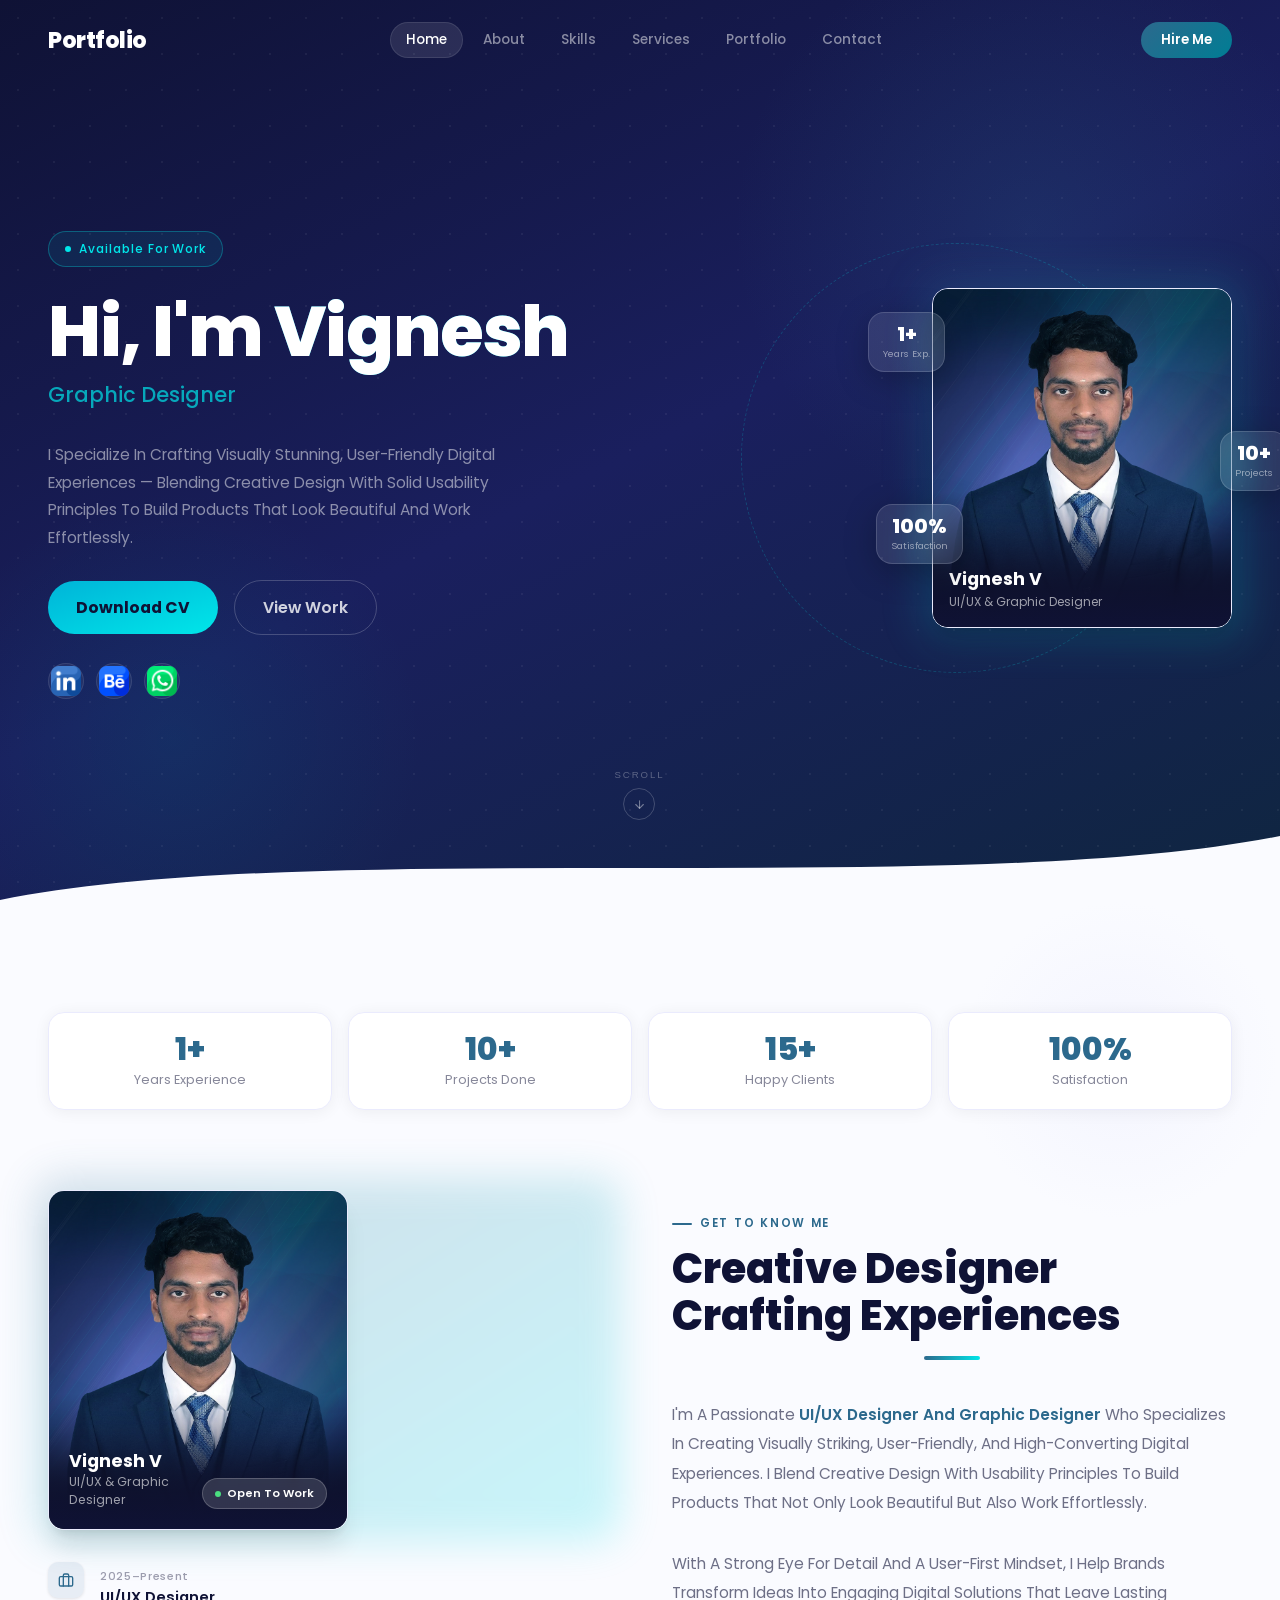
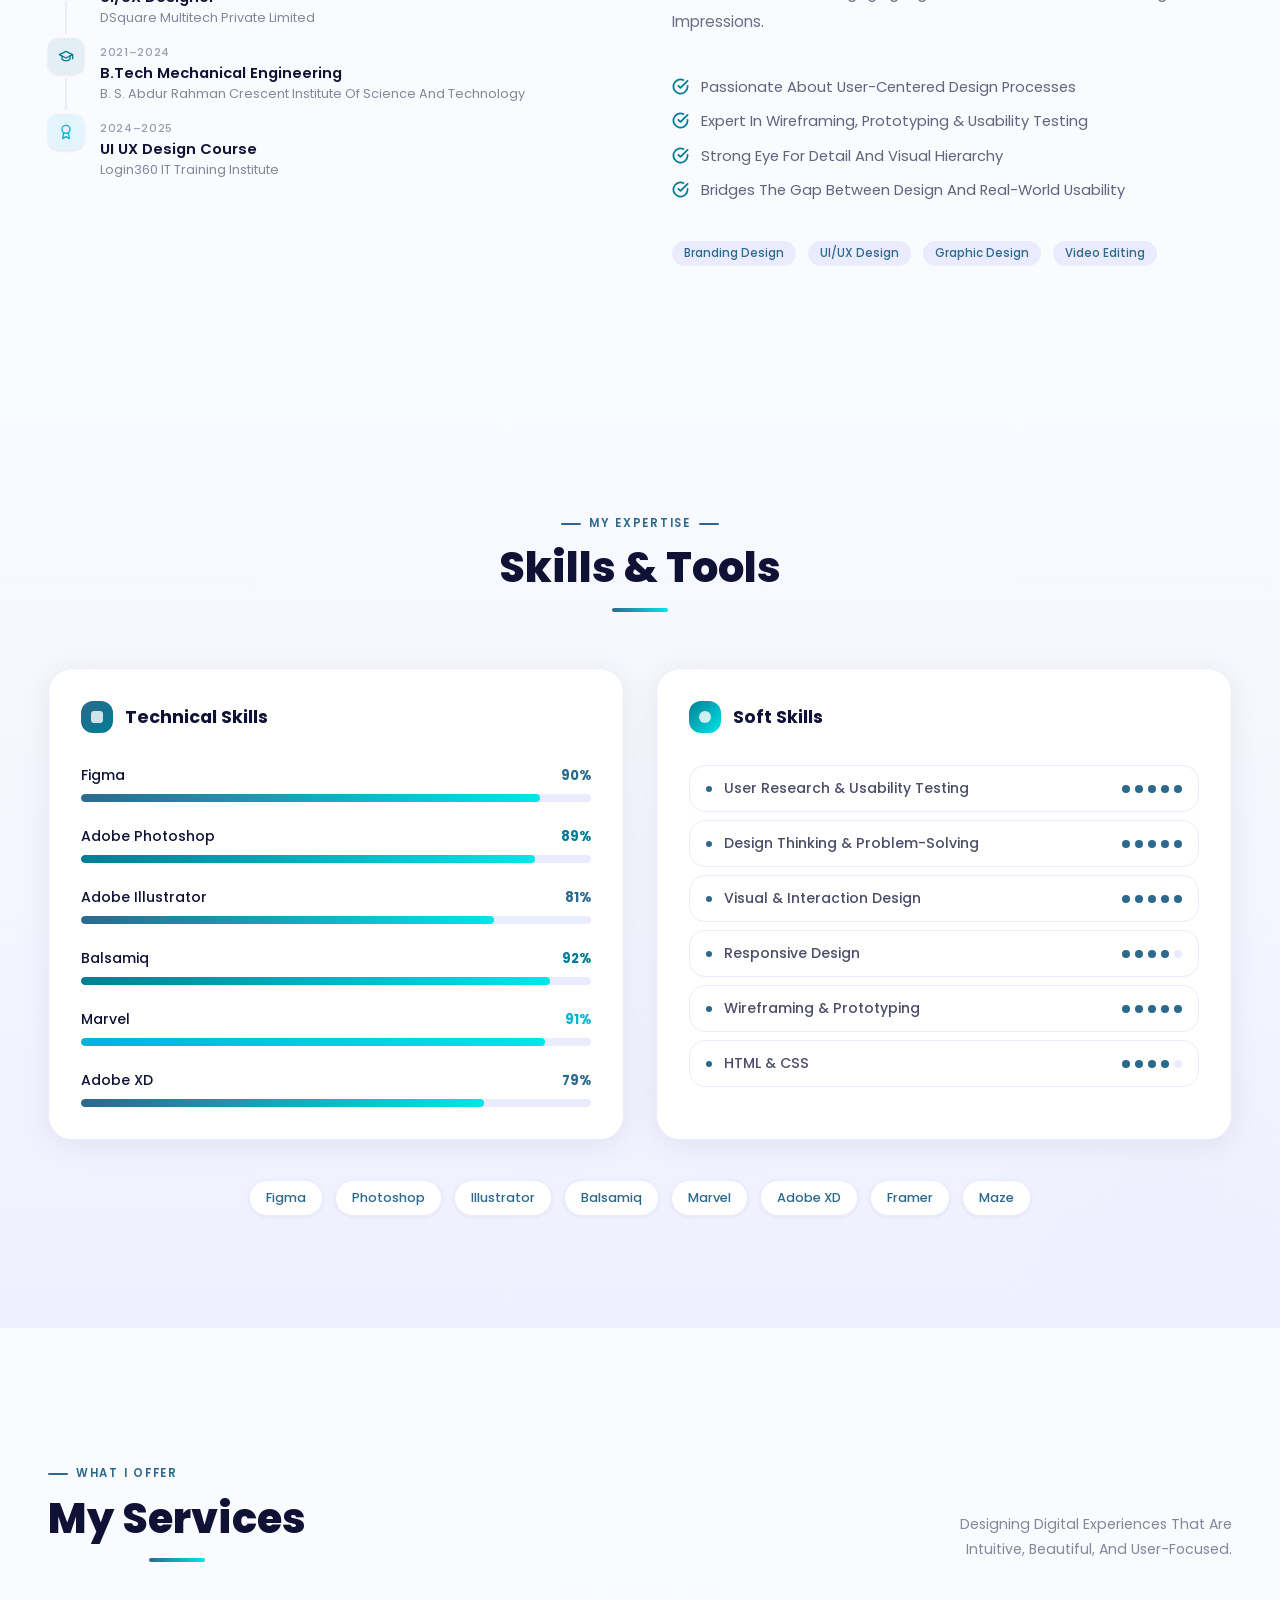
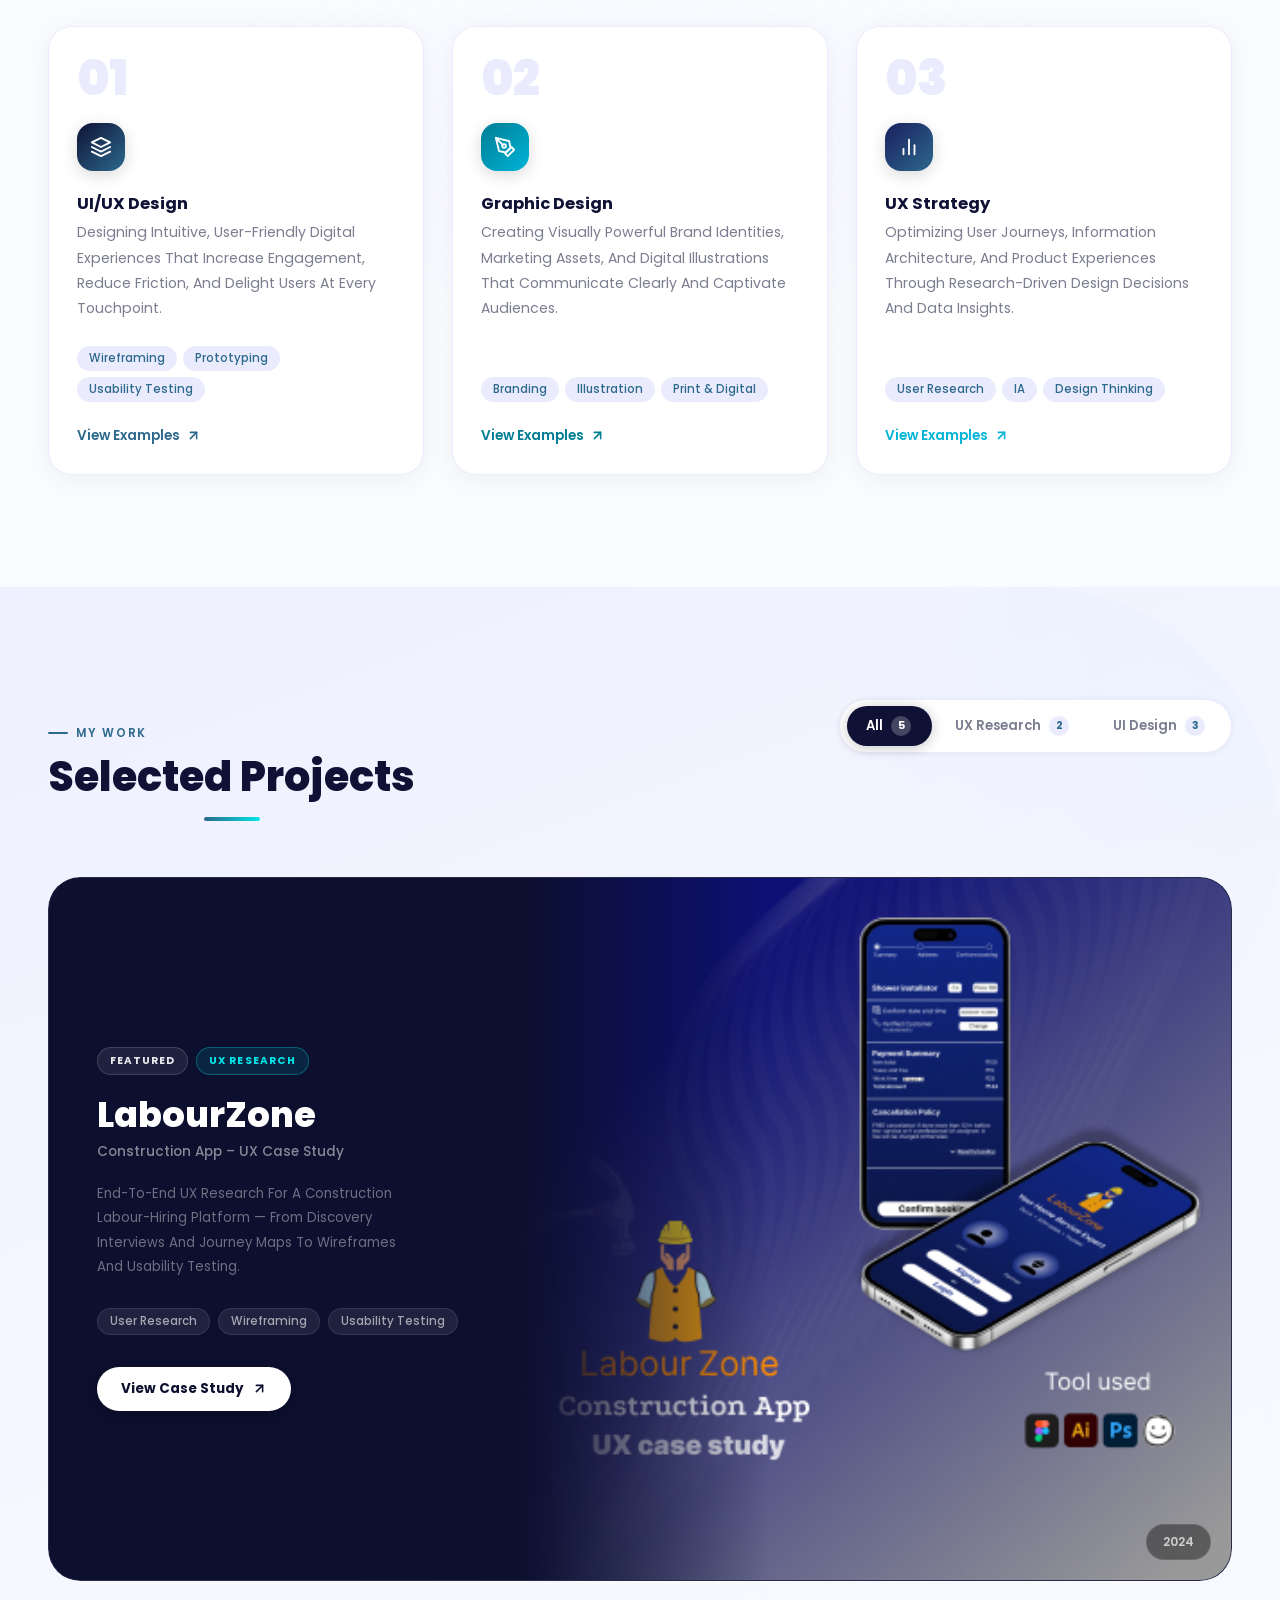
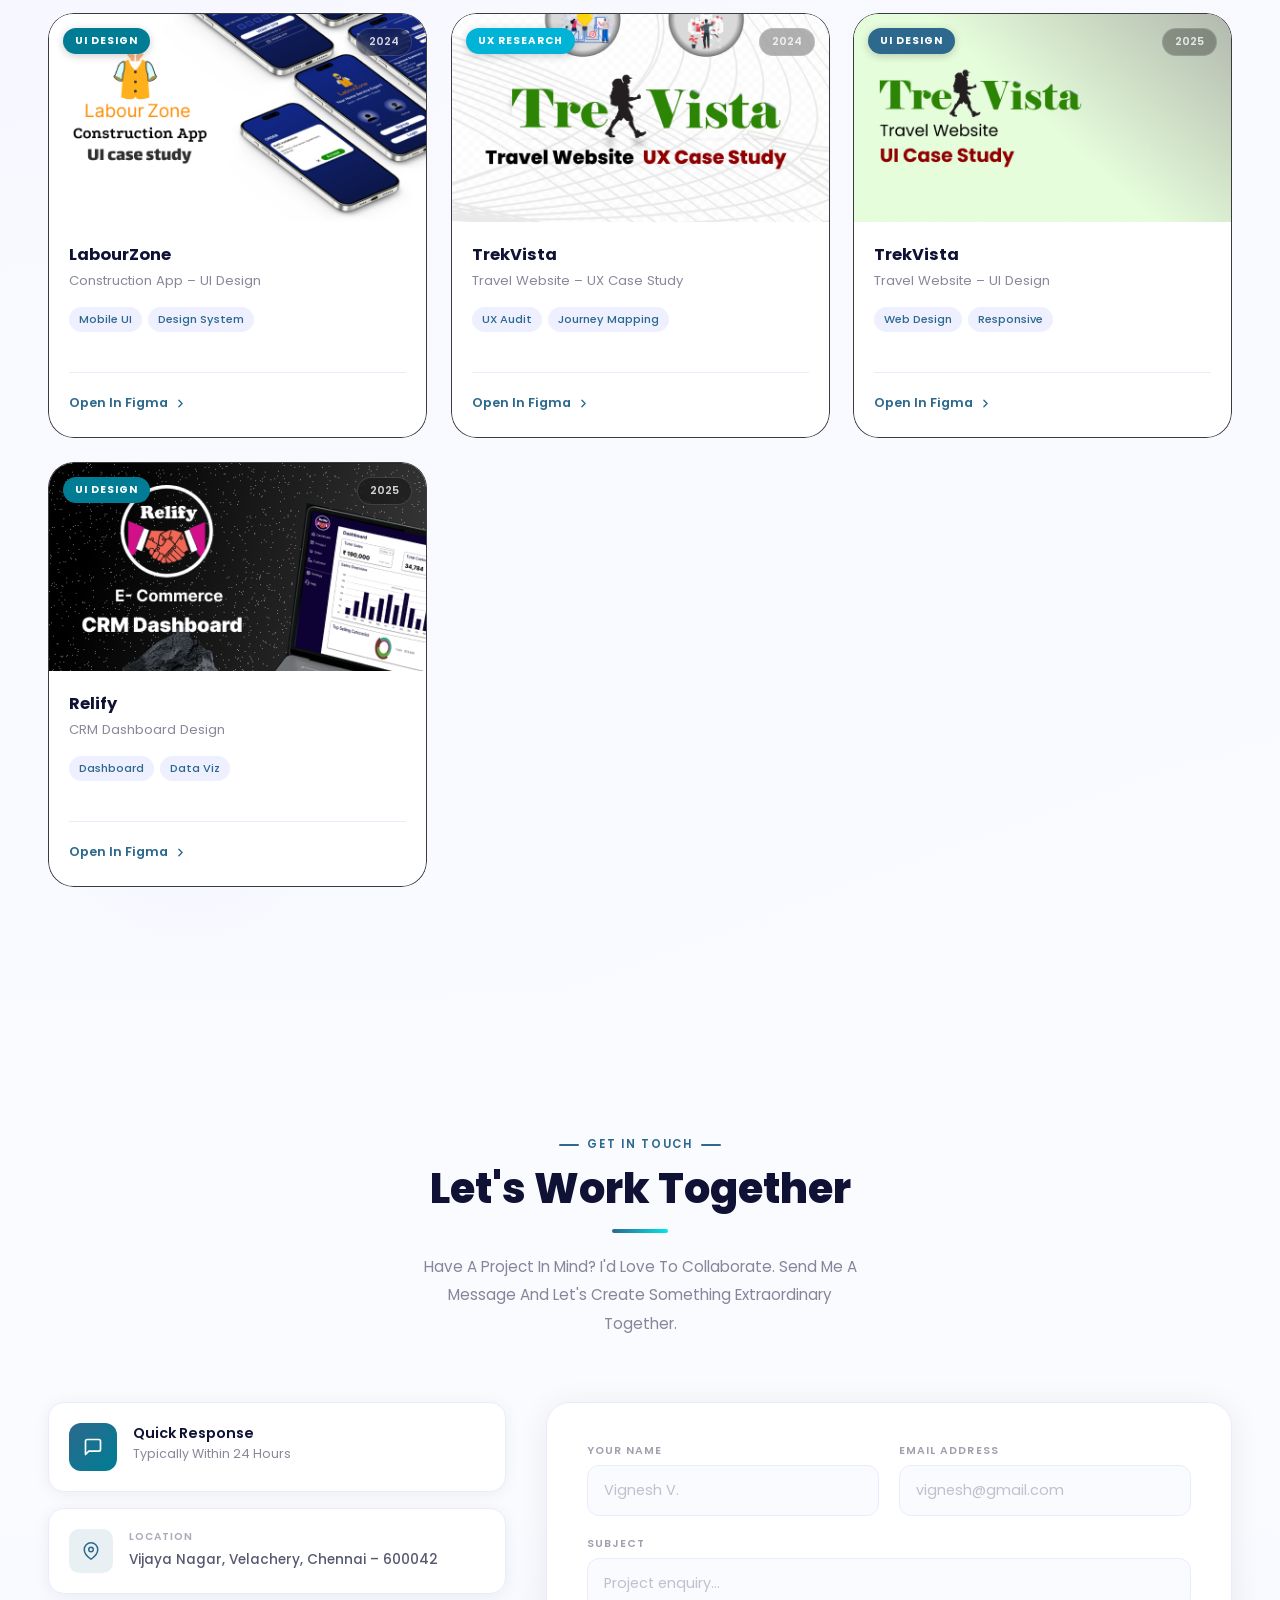
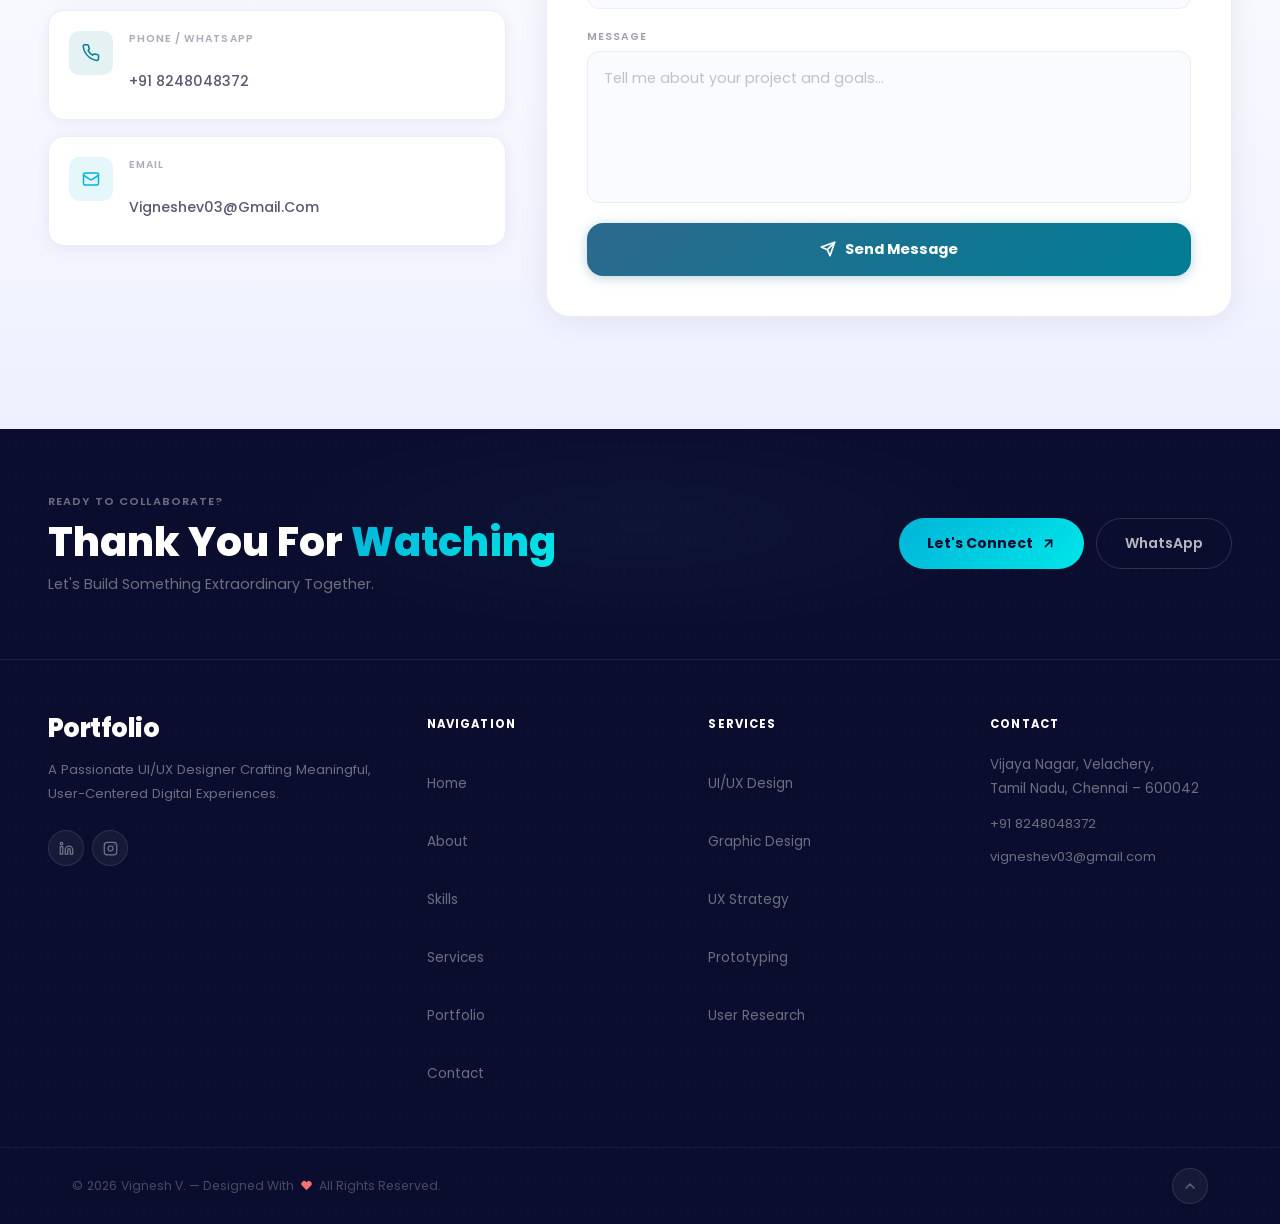
==== commit 2c8a37a2: "update html" ====
--- a/index.html
+++ b/index.html
@@ -3,7 +3,7 @@
 <head>
   <meta charset="UTF-8" />
   <meta name="viewport" content="width=device-width, initial-scale=1.0" />
-  <title>Navbar — Vignesh V. | UI/UX Designer</title>
+  <title>Portfolio Website - Vignesh v</title>
   <link rel="stylesheet" href="./index.css" />
   <link rel="preconnect" href="https://fonts.googleapis.com" />
   <link rel="preconnect" href="https://fonts.gstatic.com" crossorigin />
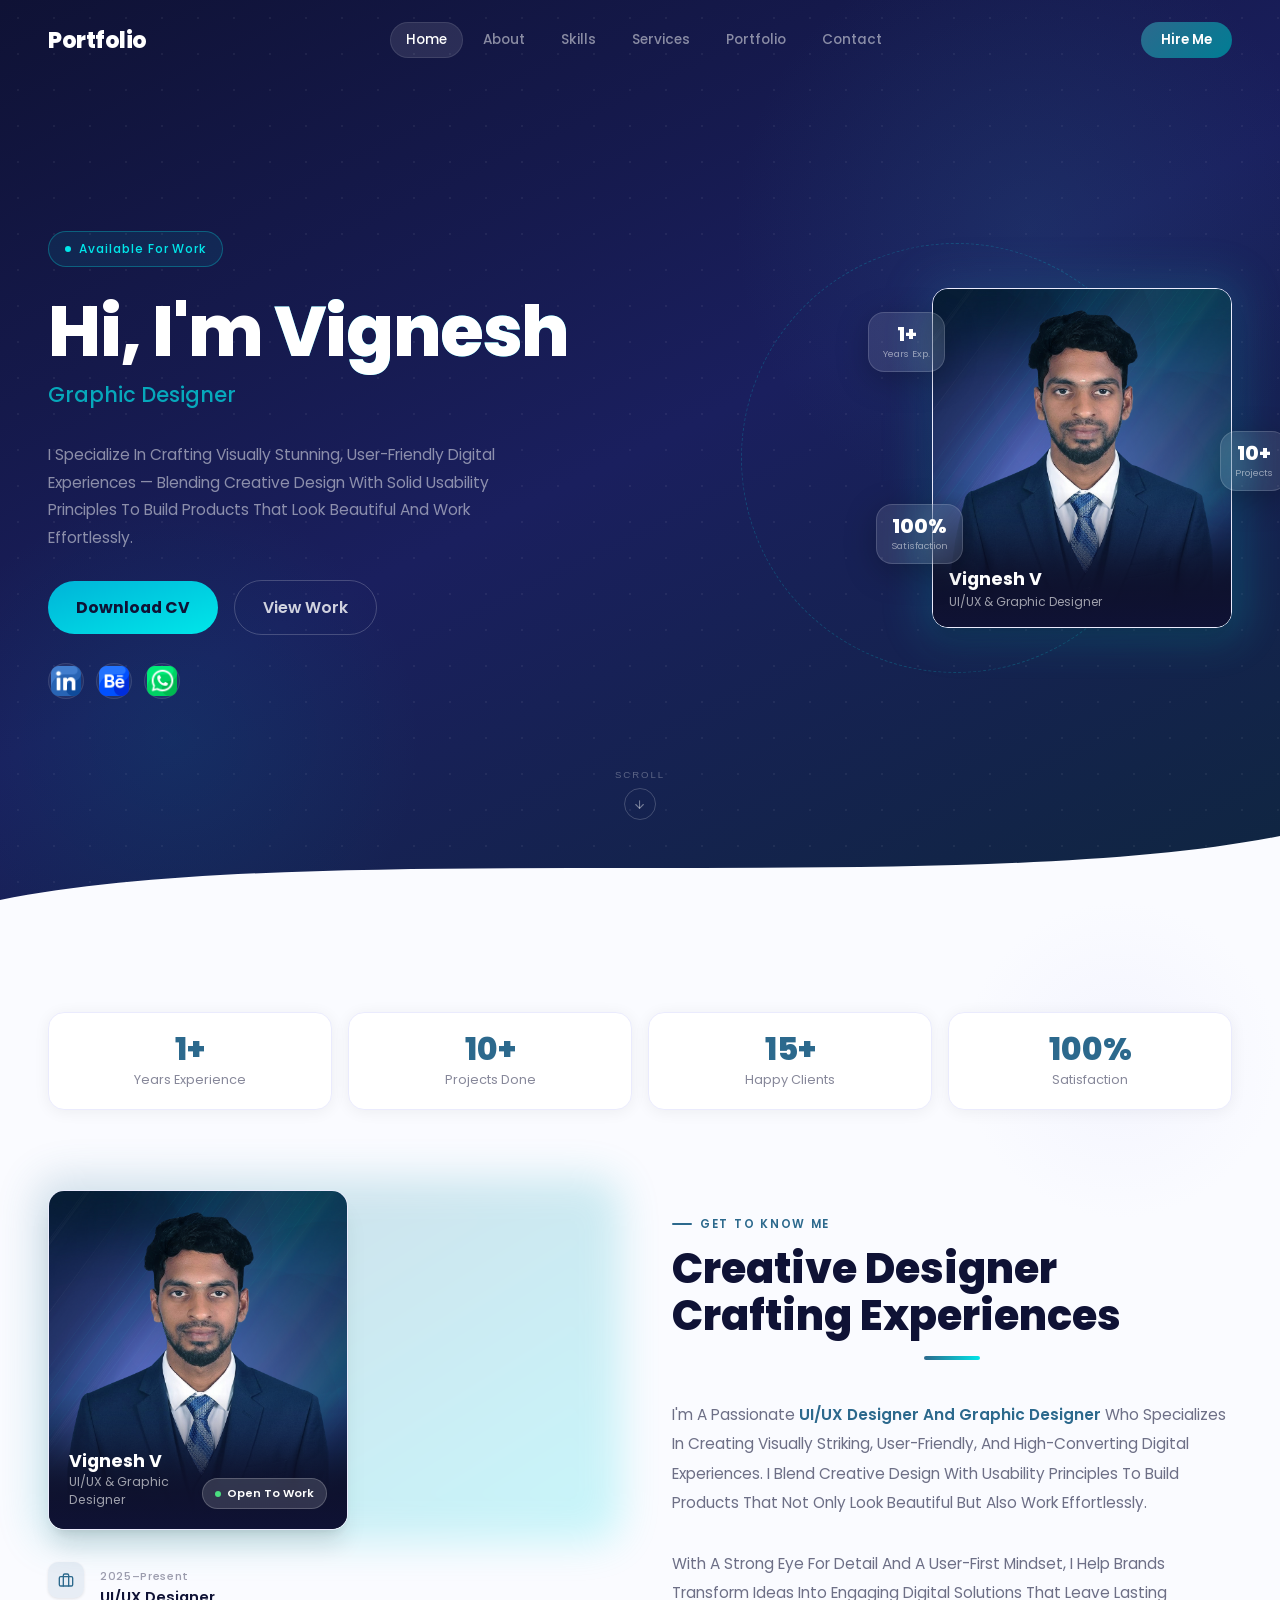
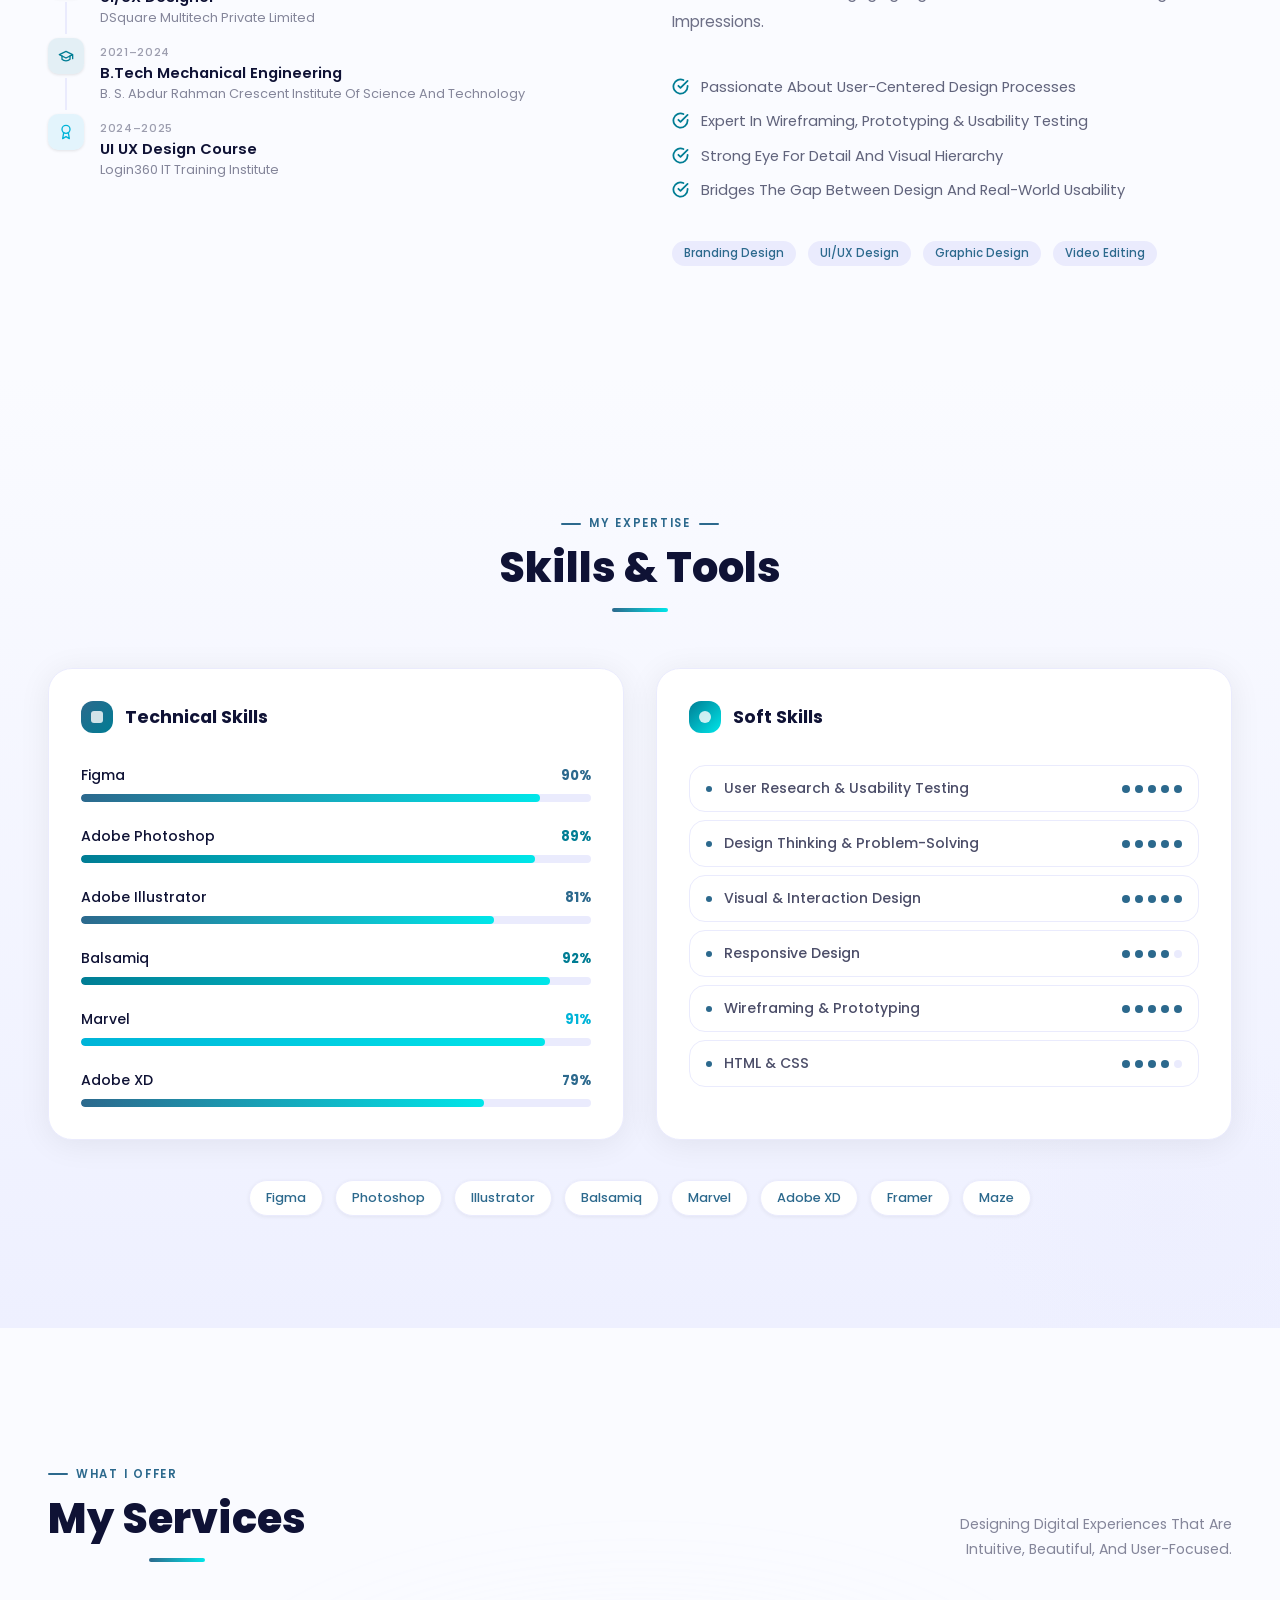
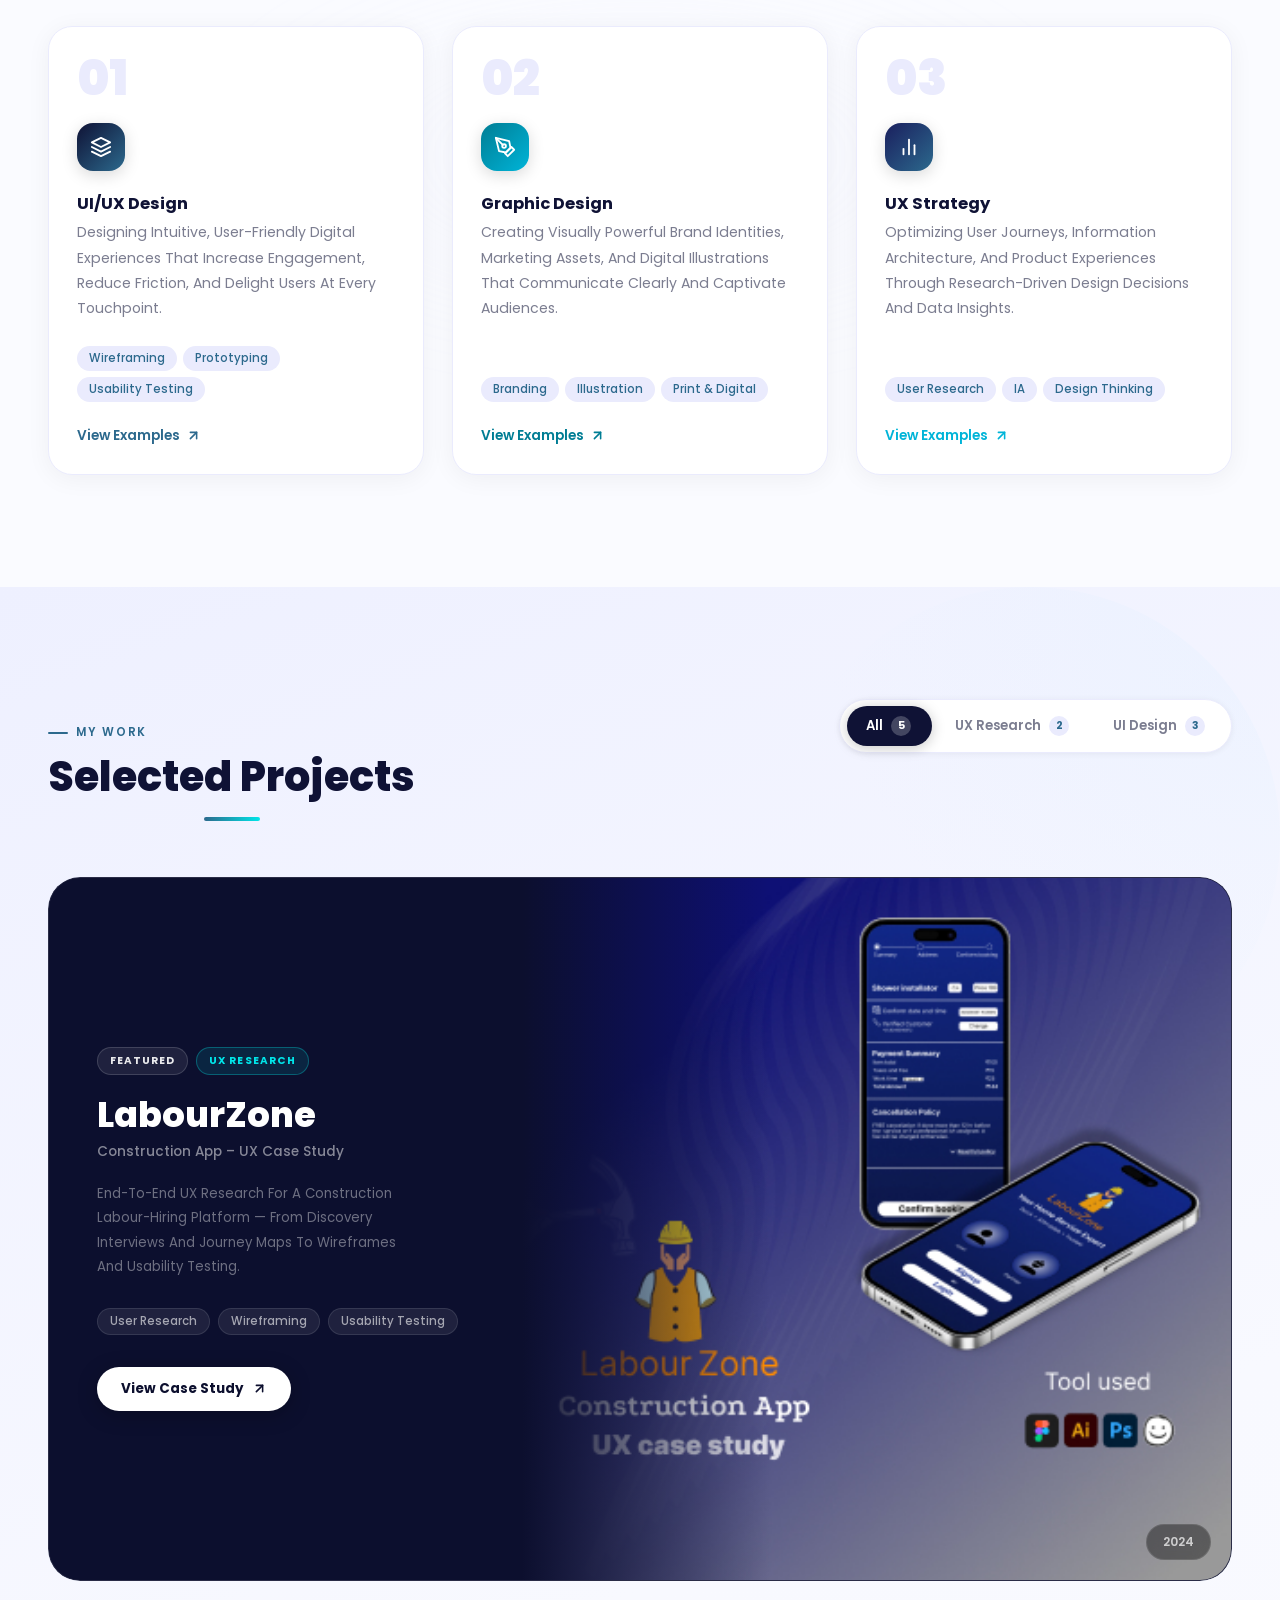
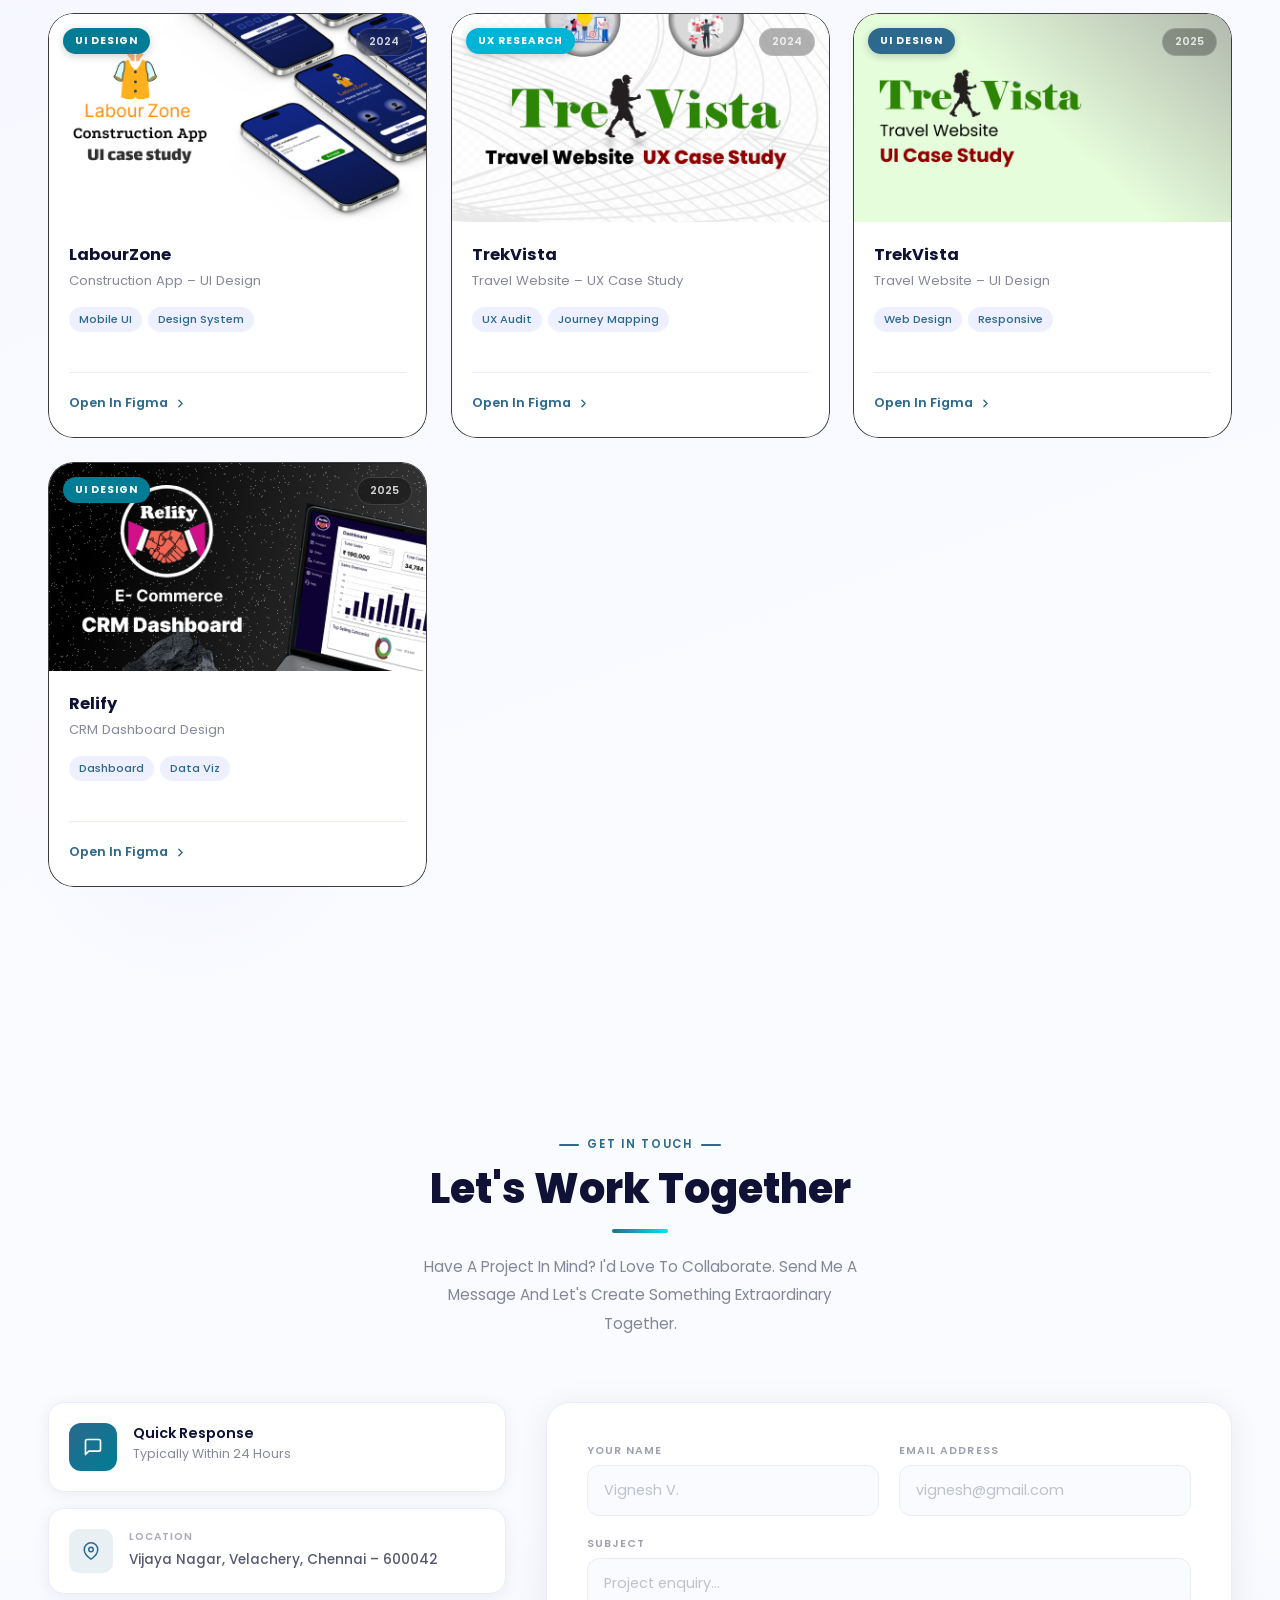
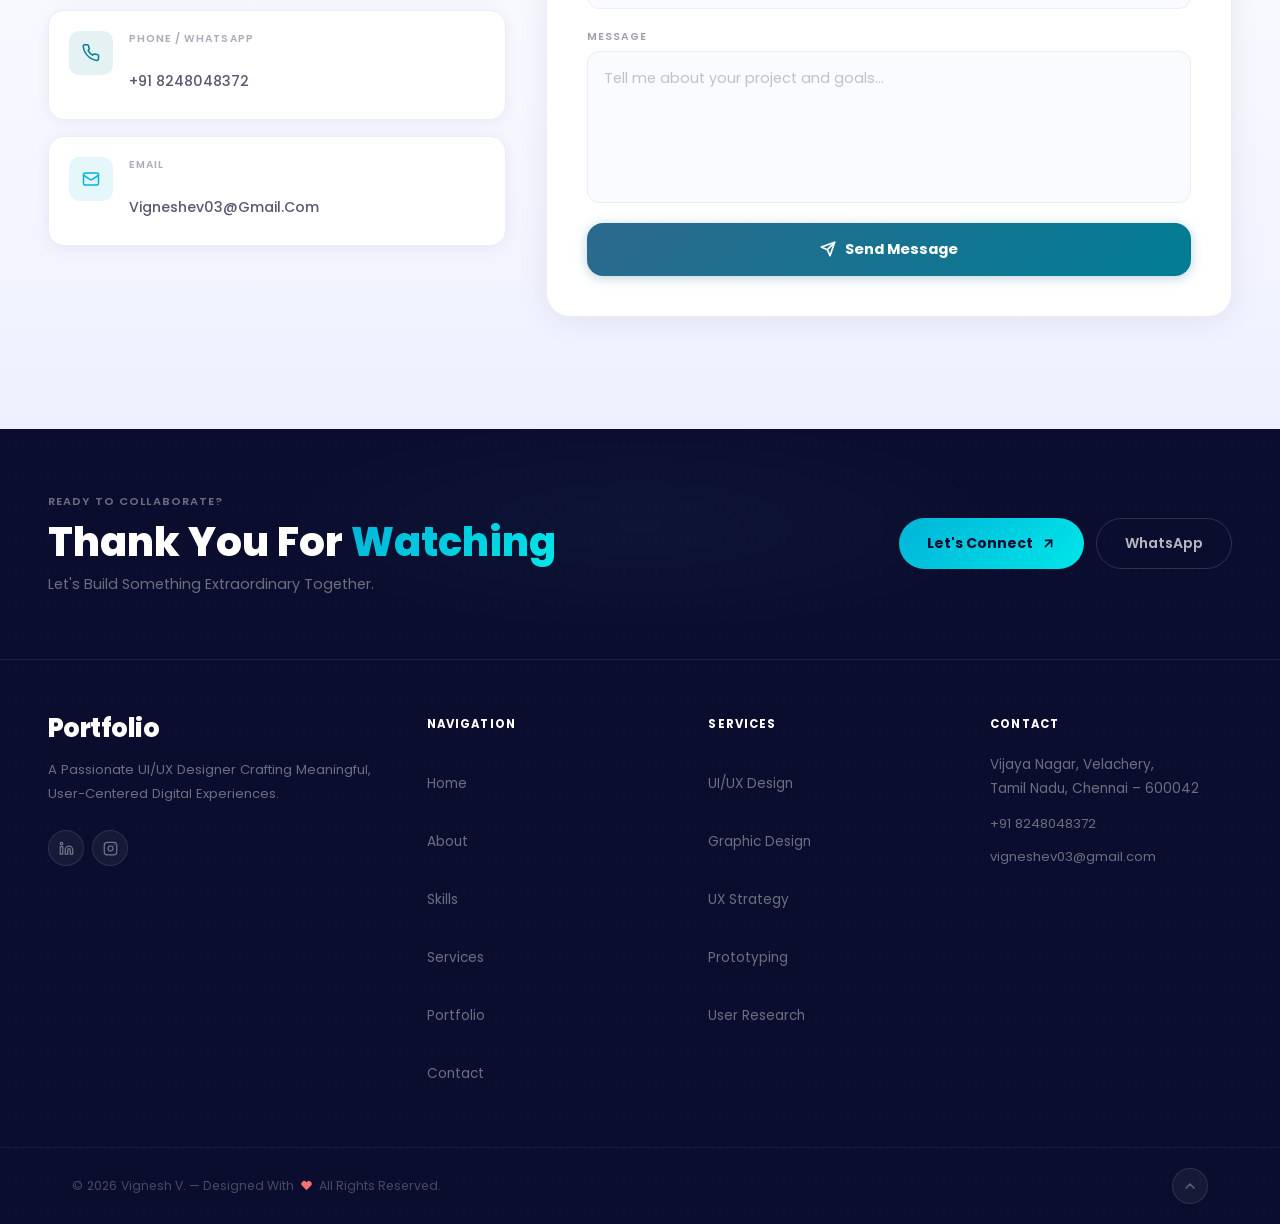
==== commit 29518c2f: "UPDATE" ====
--- a/index.html
+++ b/index.html
@@ -3,7 +3,7 @@
 <head>
   <meta charset="UTF-8" />
   <meta name="viewport" content="width=device-width, initial-scale=1.0" />
-  <title>Portfolio Website - Vignesh v</title>
+  <title>Portfolio Website - Vignesh.V</title>
   <link rel="stylesheet" href="./index.css" />
   <link rel="preconnect" href="https://fonts.googleapis.com" />
   <link rel="preconnect" href="https://fonts.gstatic.com" crossorigin />
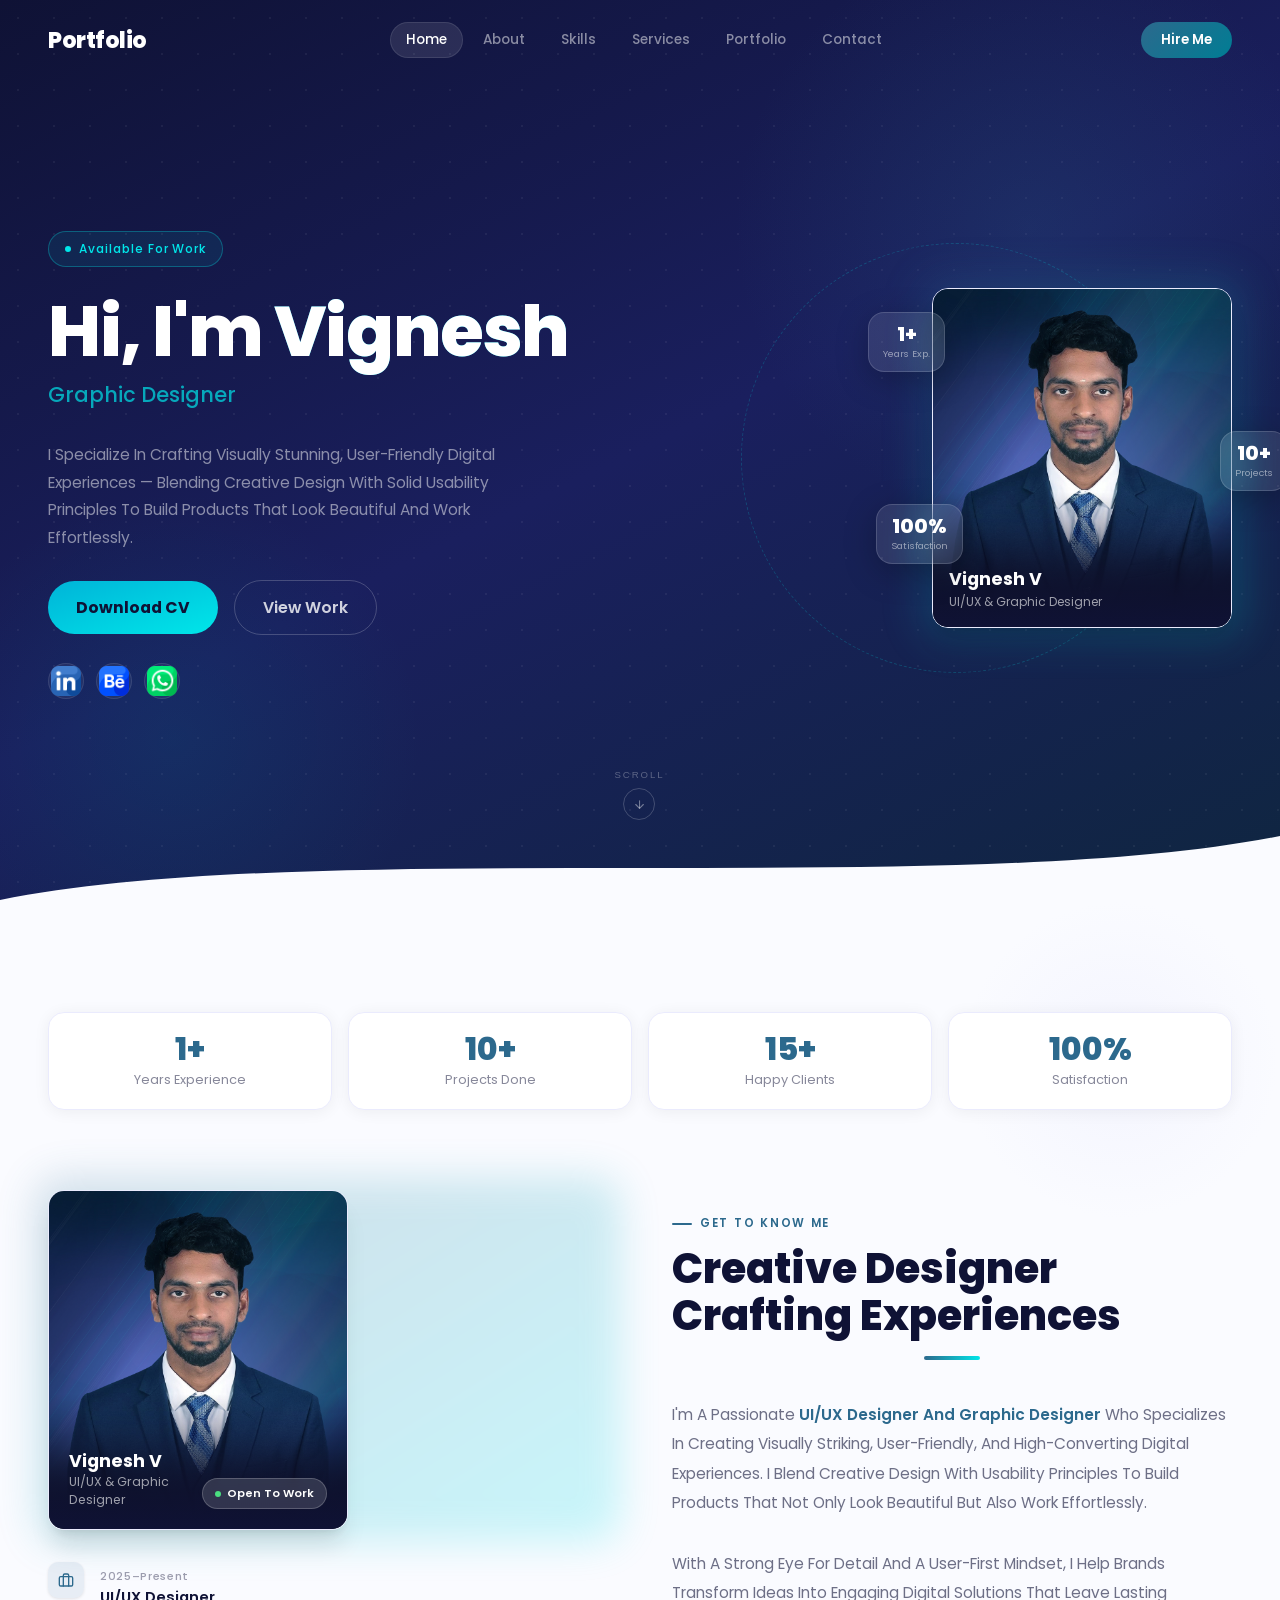
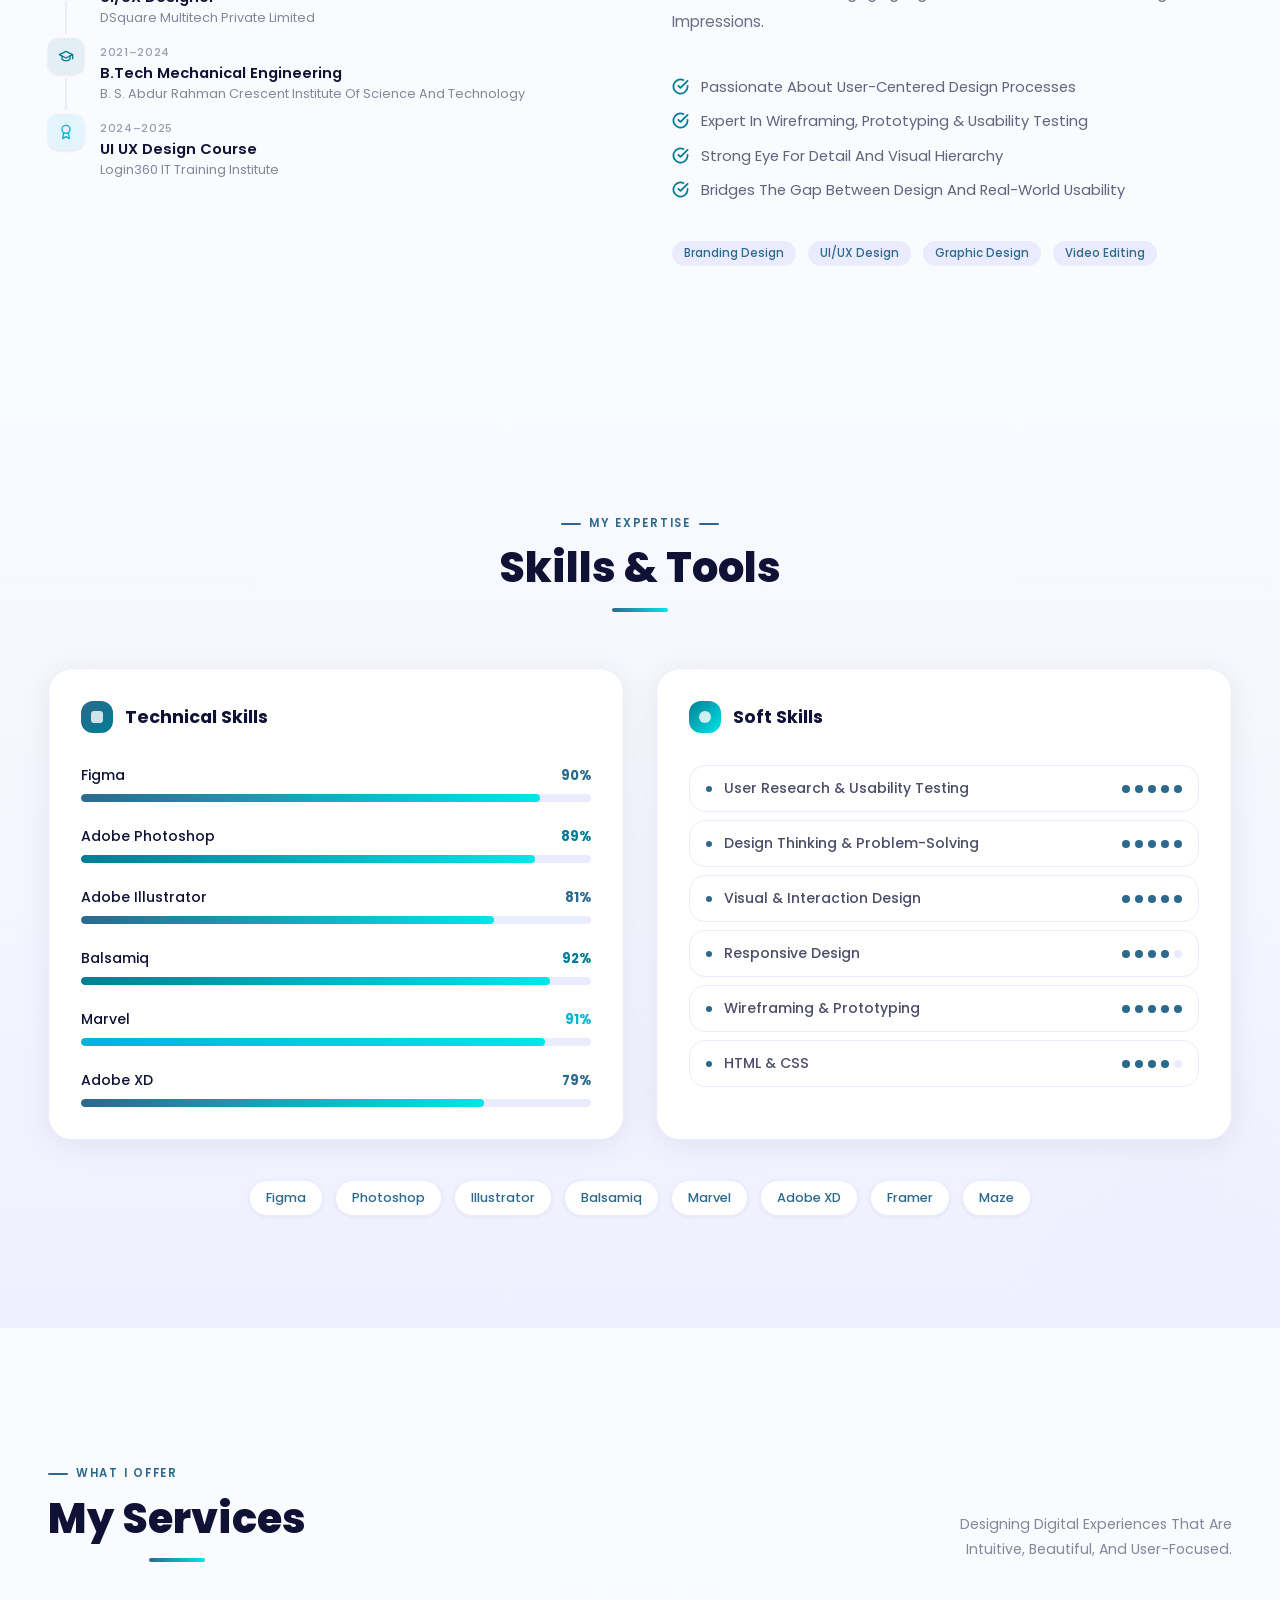
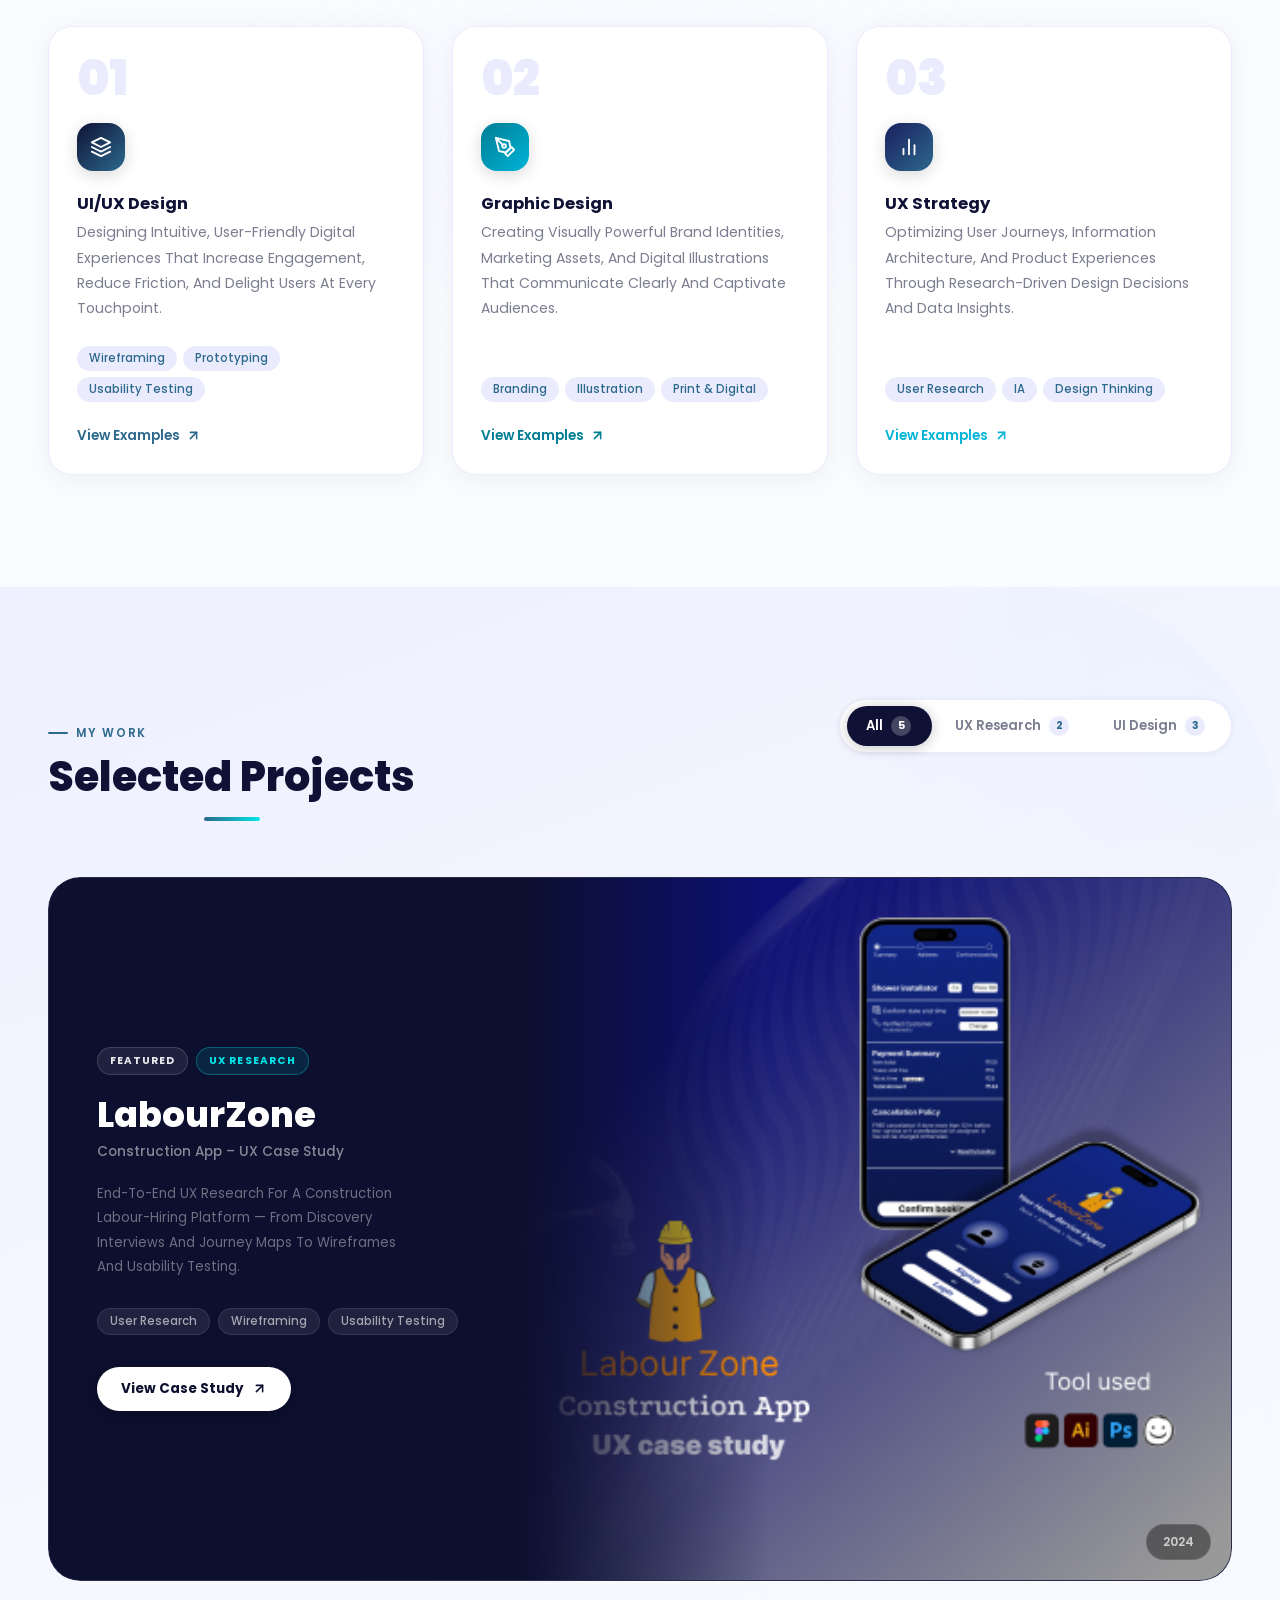
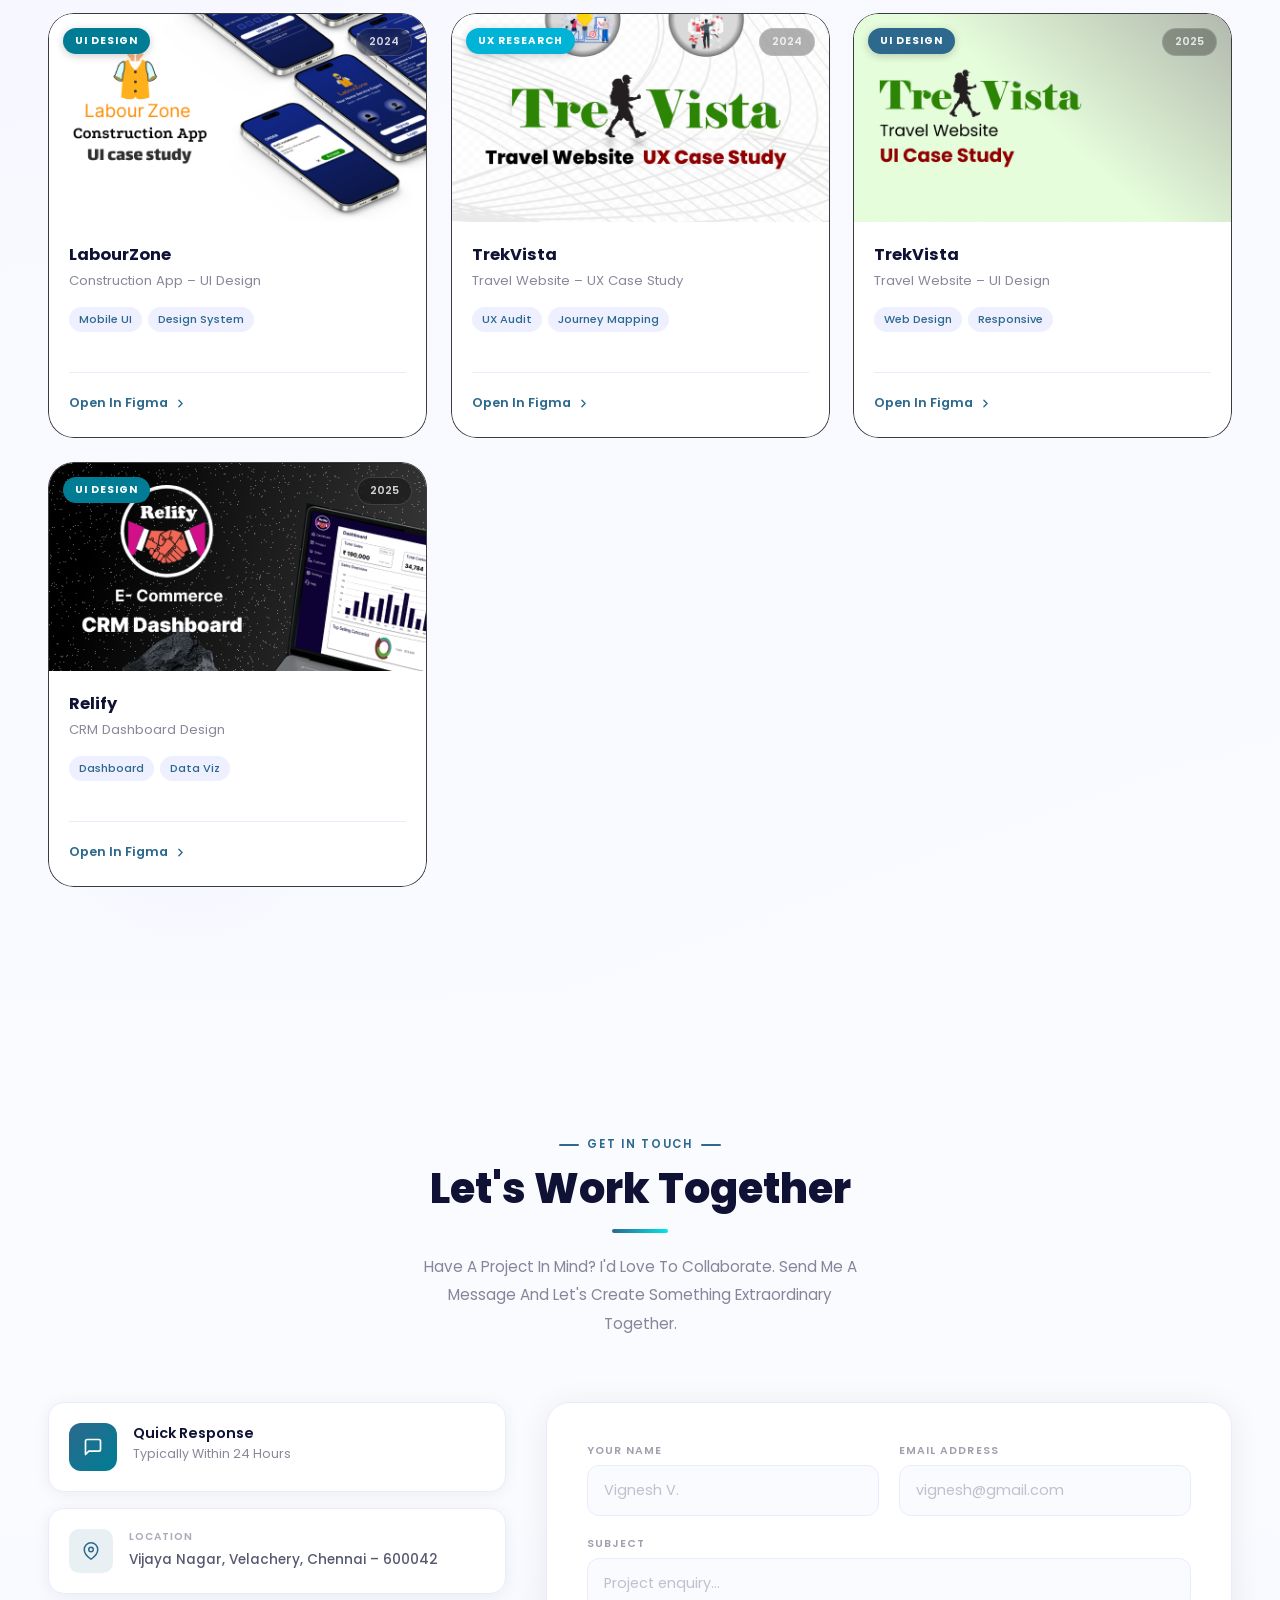
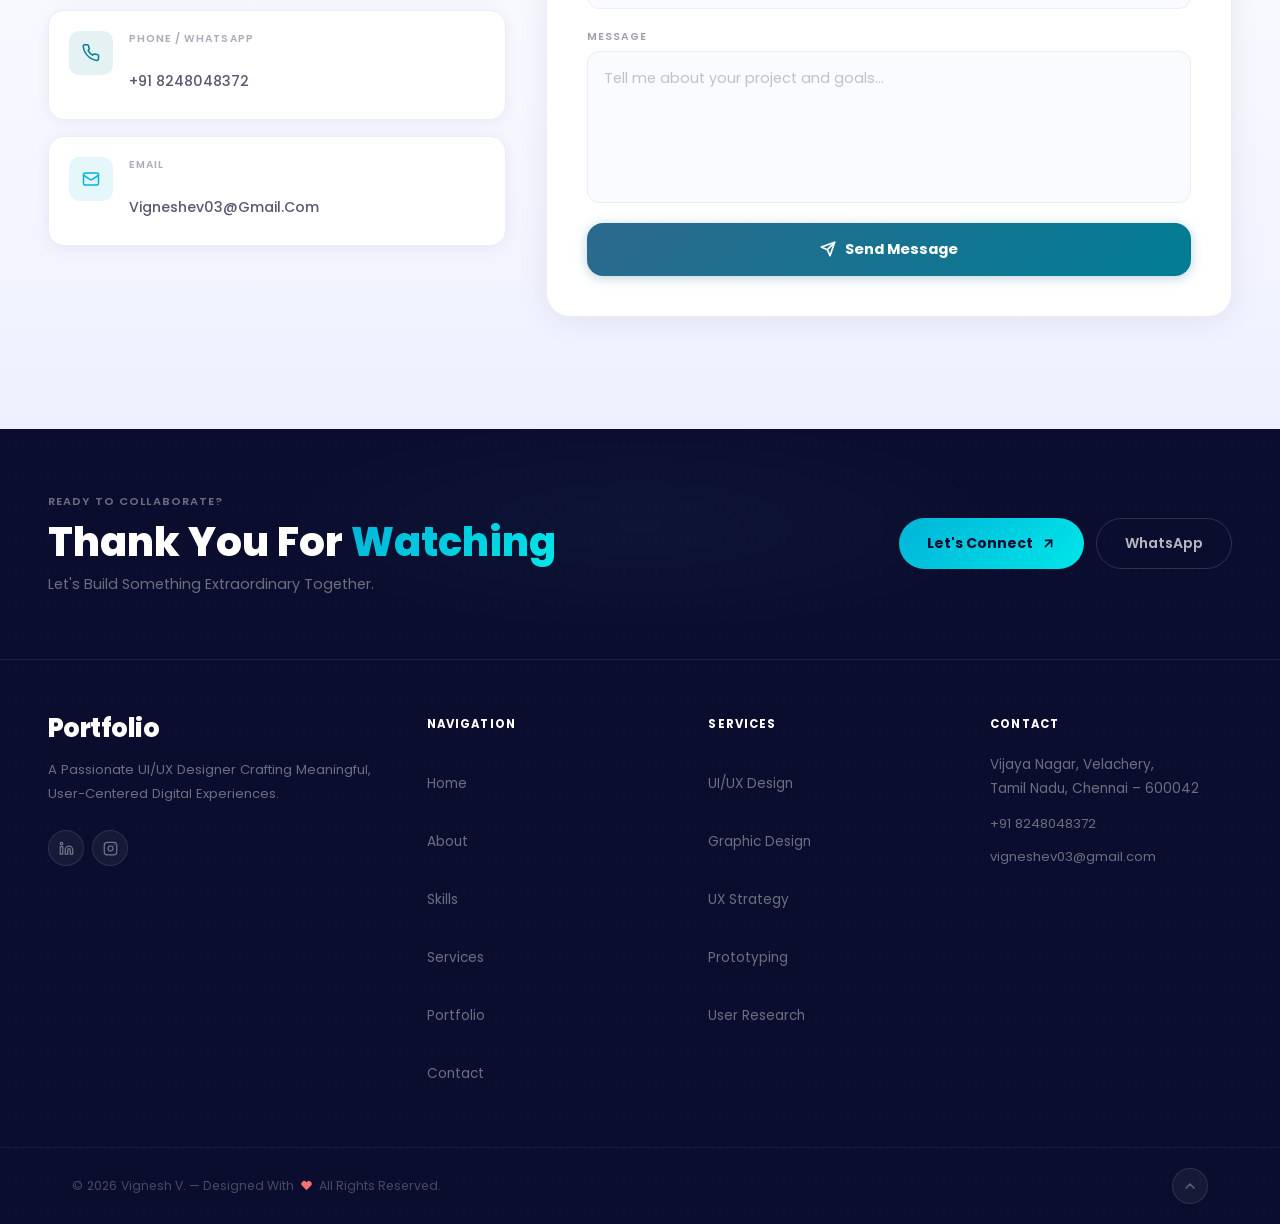
==== commit d57bcce3: "update html file" ====
--- a/index.html
+++ b/index.html
@@ -1304,7 +1304,7 @@
     year: "2024",
     category: "UX",
     image: "./Images/Frame 126.jpg",
-    link: "https://www.figma.com/proto/DhtI1swPsRFTuEzAN8Nh1r/ux-case-study?node-id=1150-16283",
+    link: "https://www.behance.net/gallery/247421103/Construction-App-(UX-Case-Study)",
     tags: ["User Research", "Wireframing", "Usability Testing"],
     accentColor: "#2C698D",
     featured: true
@@ -1318,7 +1318,7 @@
     year: "2024",
     category: "UI",
     image:"./Images/Frame127.jpg",
-    link: "https://www.figma.com/proto/DhtI1swPsRFTuEzAN8Nh1r/ux-case-study?node-id=1250-4",
+    link: "https://www.behance.net/gallery/247411391/Construction-App-(UI-Case-Study)",
     tags: ["Mobile UI", "Design System", "Prototyping"],
     accentColor: "#007D94",
     featured: false
@@ -1332,7 +1332,7 @@
     year: "2024",
     category: "UX",
     image: "./Images/Frame129.png",
-    link: "https://www.figma.com/proto/DhtI1swPsRFTuEzAN8Nh1r/ux-case-study?node-id=1152-30799",
+    link: "https://www.behance.net/gallery/247411755/Travel-Website-(UX-Case-Study)",
     tags: ["UX Audit", "Journey Mapping", "Information Architecture"],
     accentColor: "#00B4D8",
     featured: false
@@ -1346,7 +1346,7 @@
     year: "2025",
     category: "UI",
     image: "./Images/Frame 128.jpg",
-    link: "https://www.figma.com/proto/DhtI1swPsRFTuEzAN8Nh1r/ux-case-study?node-id=1250-869",
+    link: "https://www.behance.net/gallery/247413271/Travel-Website-(UI-Case-Study)",
     tags: ["Web Design", "Responsive", "Interaction Design"],
     accentColor: "#2C698D",
     featured: false
@@ -1360,7 +1360,7 @@
     year: "2025",
     category: "UI",
     image: "./Images/Frame 130.jpg",
-    link: "https://www.figma.com/proto/bPXIC1hEV633Da0fHCG62K/Untitled?node-id=188-54",
+    link: "https://www.behance.net/gallery/247413735/CRM-Dashboard",
     tags: ["Dashboard", "Data Viz", "SaaS UI"],
     accentColor: "#007D94",
     featured: false
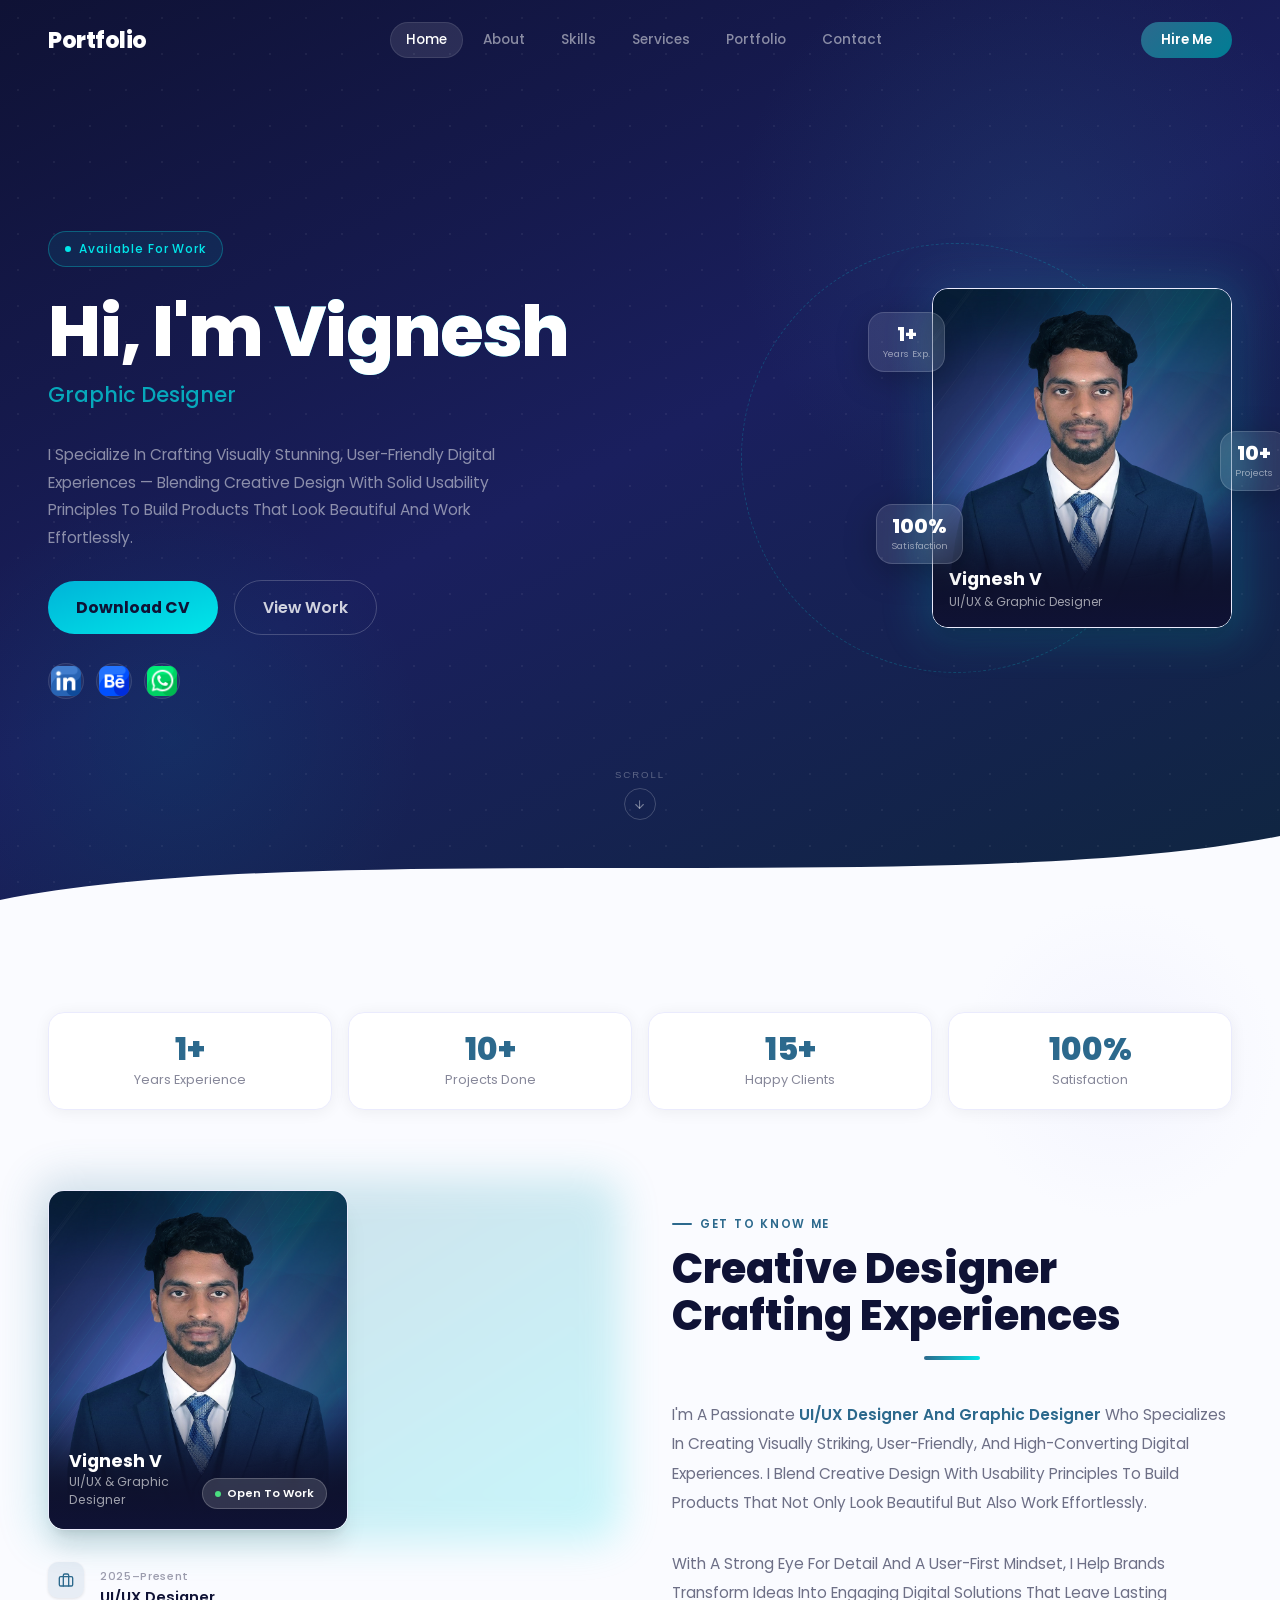
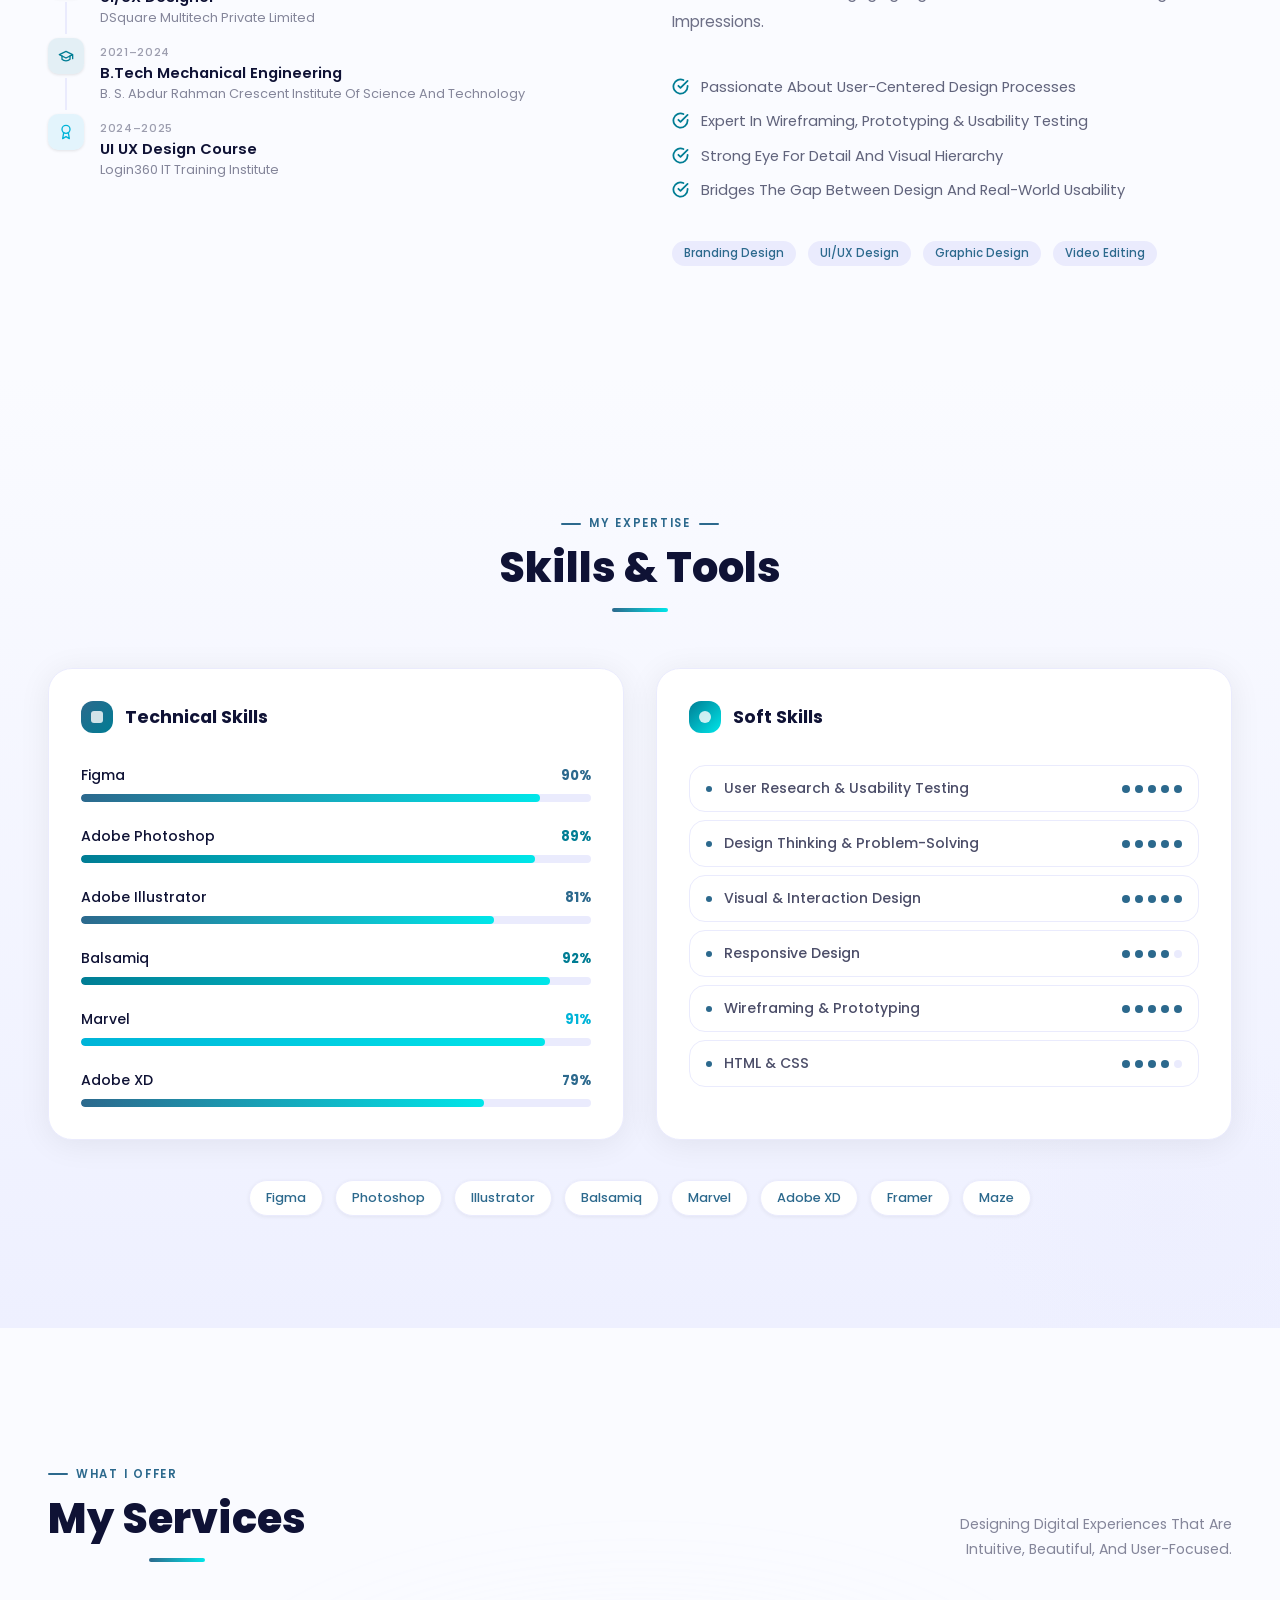
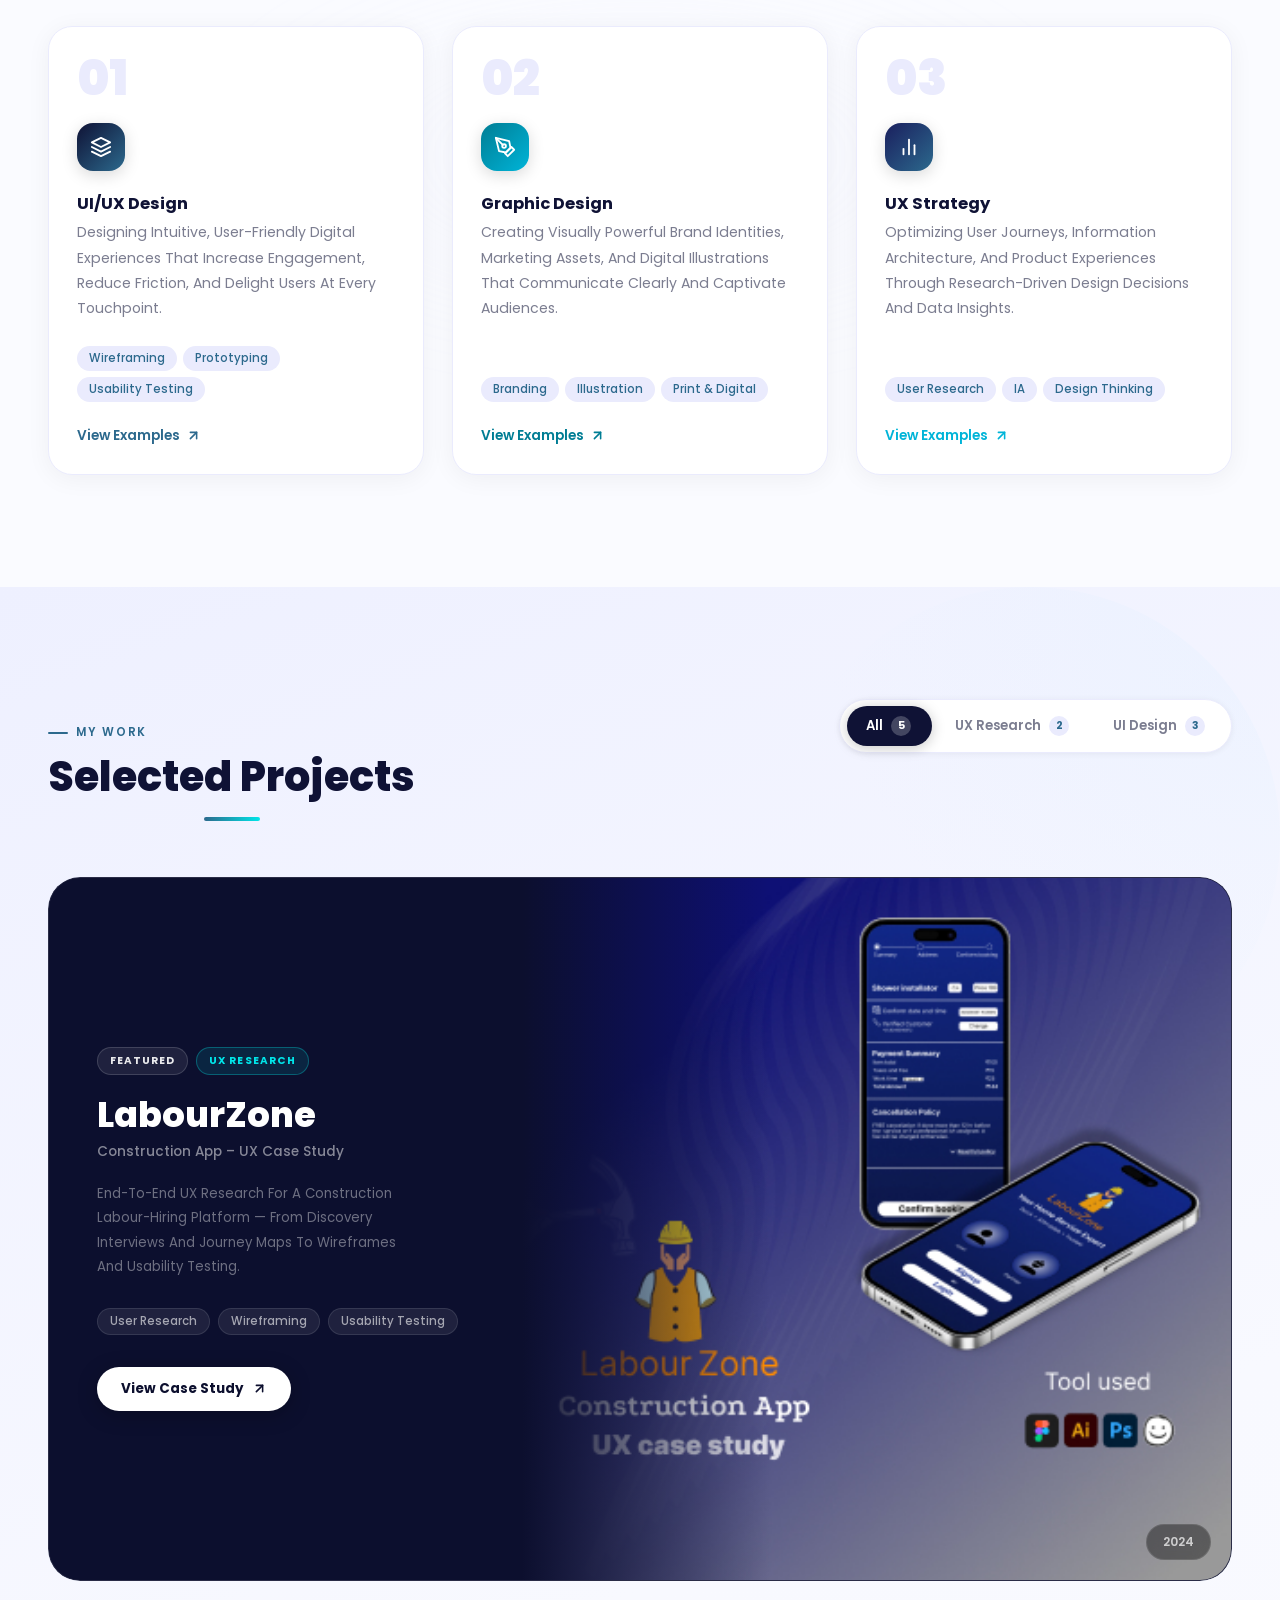
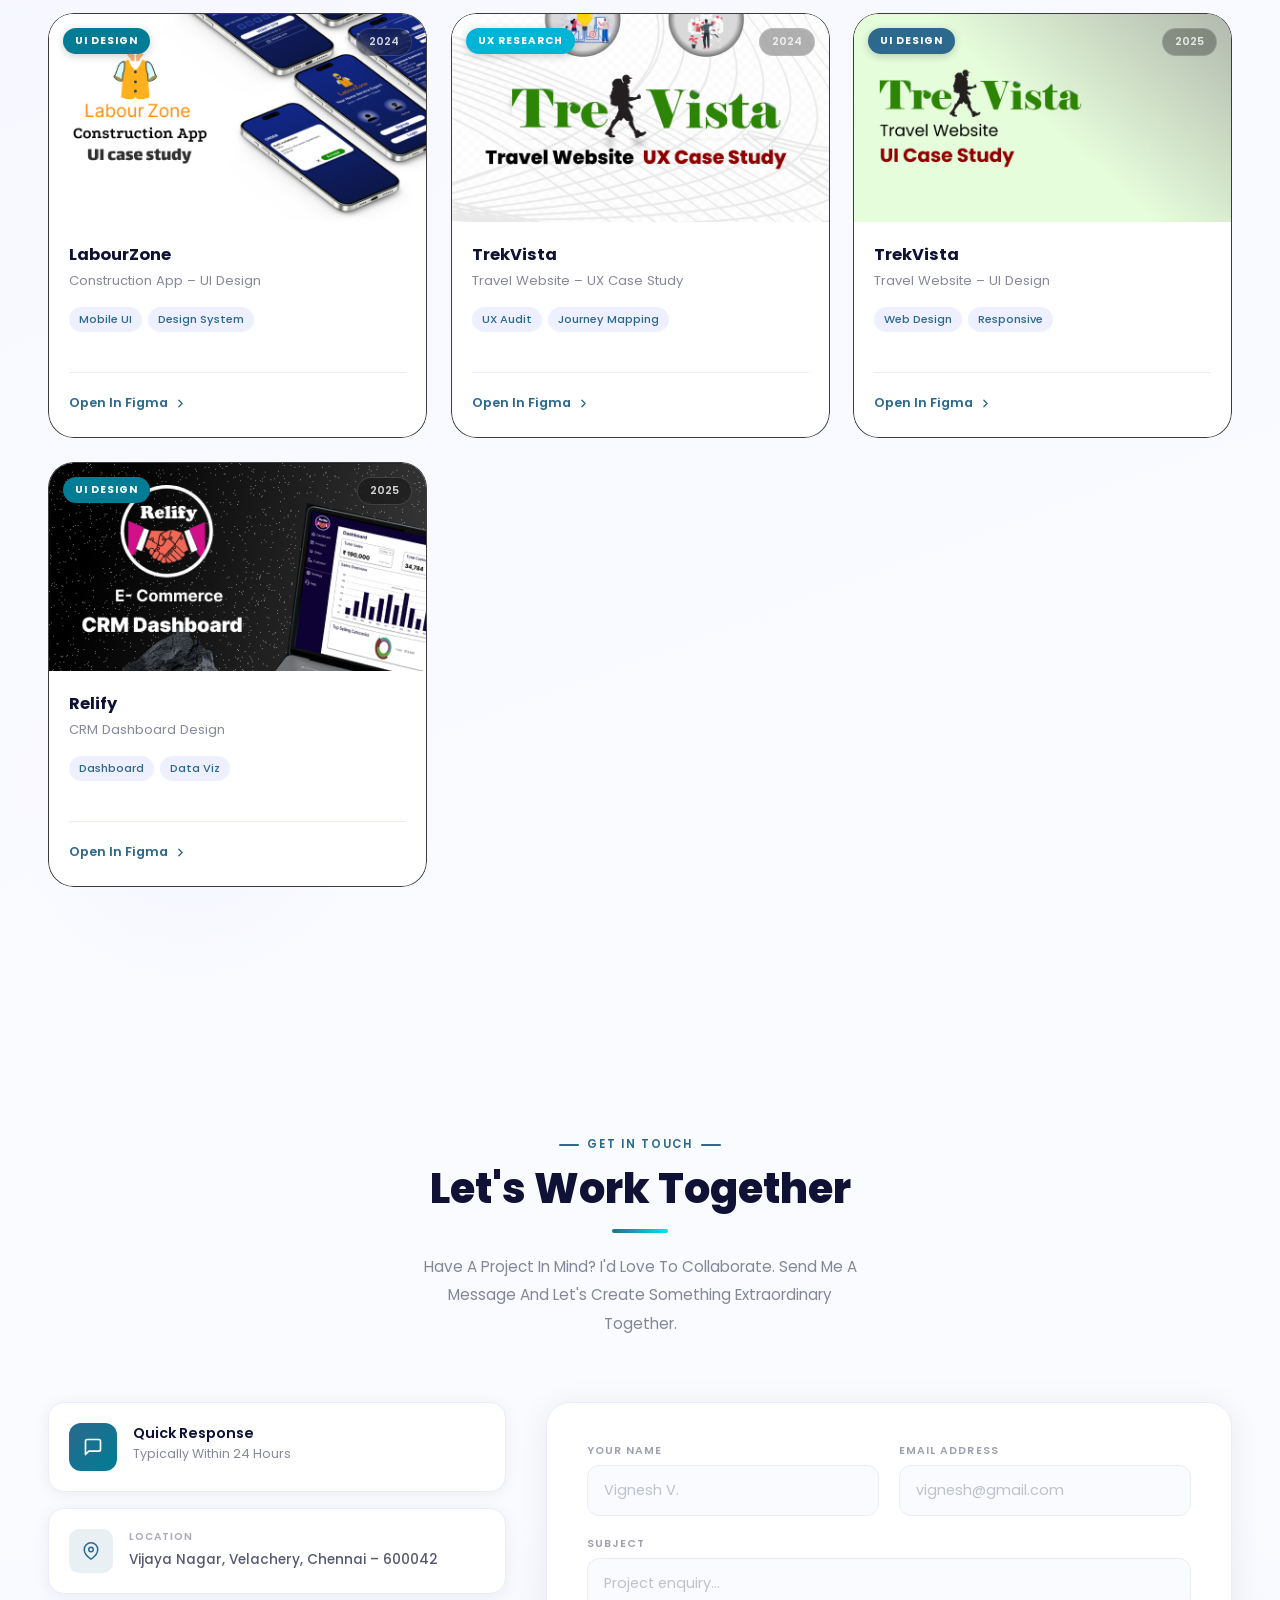
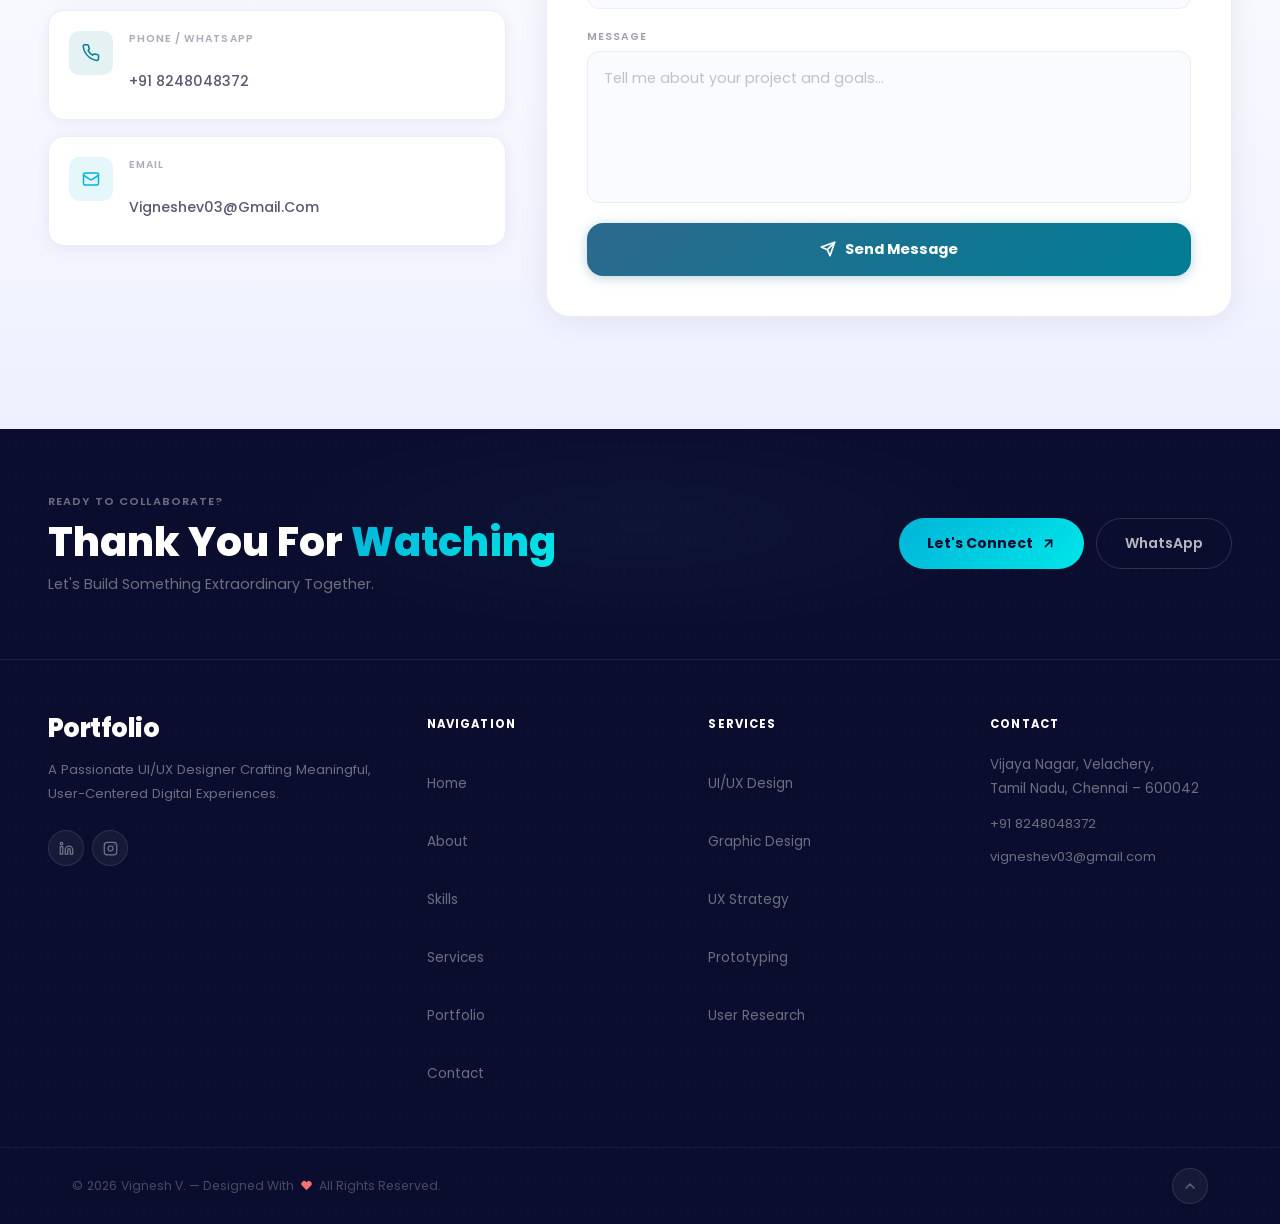
==== commit 45b6d387: "update html" ====
--- a/index.html
+++ b/index.html
@@ -1270,7 +1270,7 @@
               <path d="M5 19.5A3.5 3.5 0 0 1 8.5 16H12v3.5a3.5 3.5 0 1 1-7 0z"></path>
               <path d="M5 12.5A3.5 3.5 0 0 1 8.5 9H12v7H8.5A3.5 3.5 0 0 1 5 12.5z"></path>
             </svg>
-            Open in Figma
+            Open in Project
             <svg xmlns="http://www.w3.org/2000/svg" width="15" height="15" viewBox="0 0 24 24"
               fill="none" stroke="currentColor" stroke-width="2.5" stroke-linecap="round" stroke-linejoin="round" aria-hidden="true">
               <line x1="7" y1="17" x2="17" y2="7"></line>
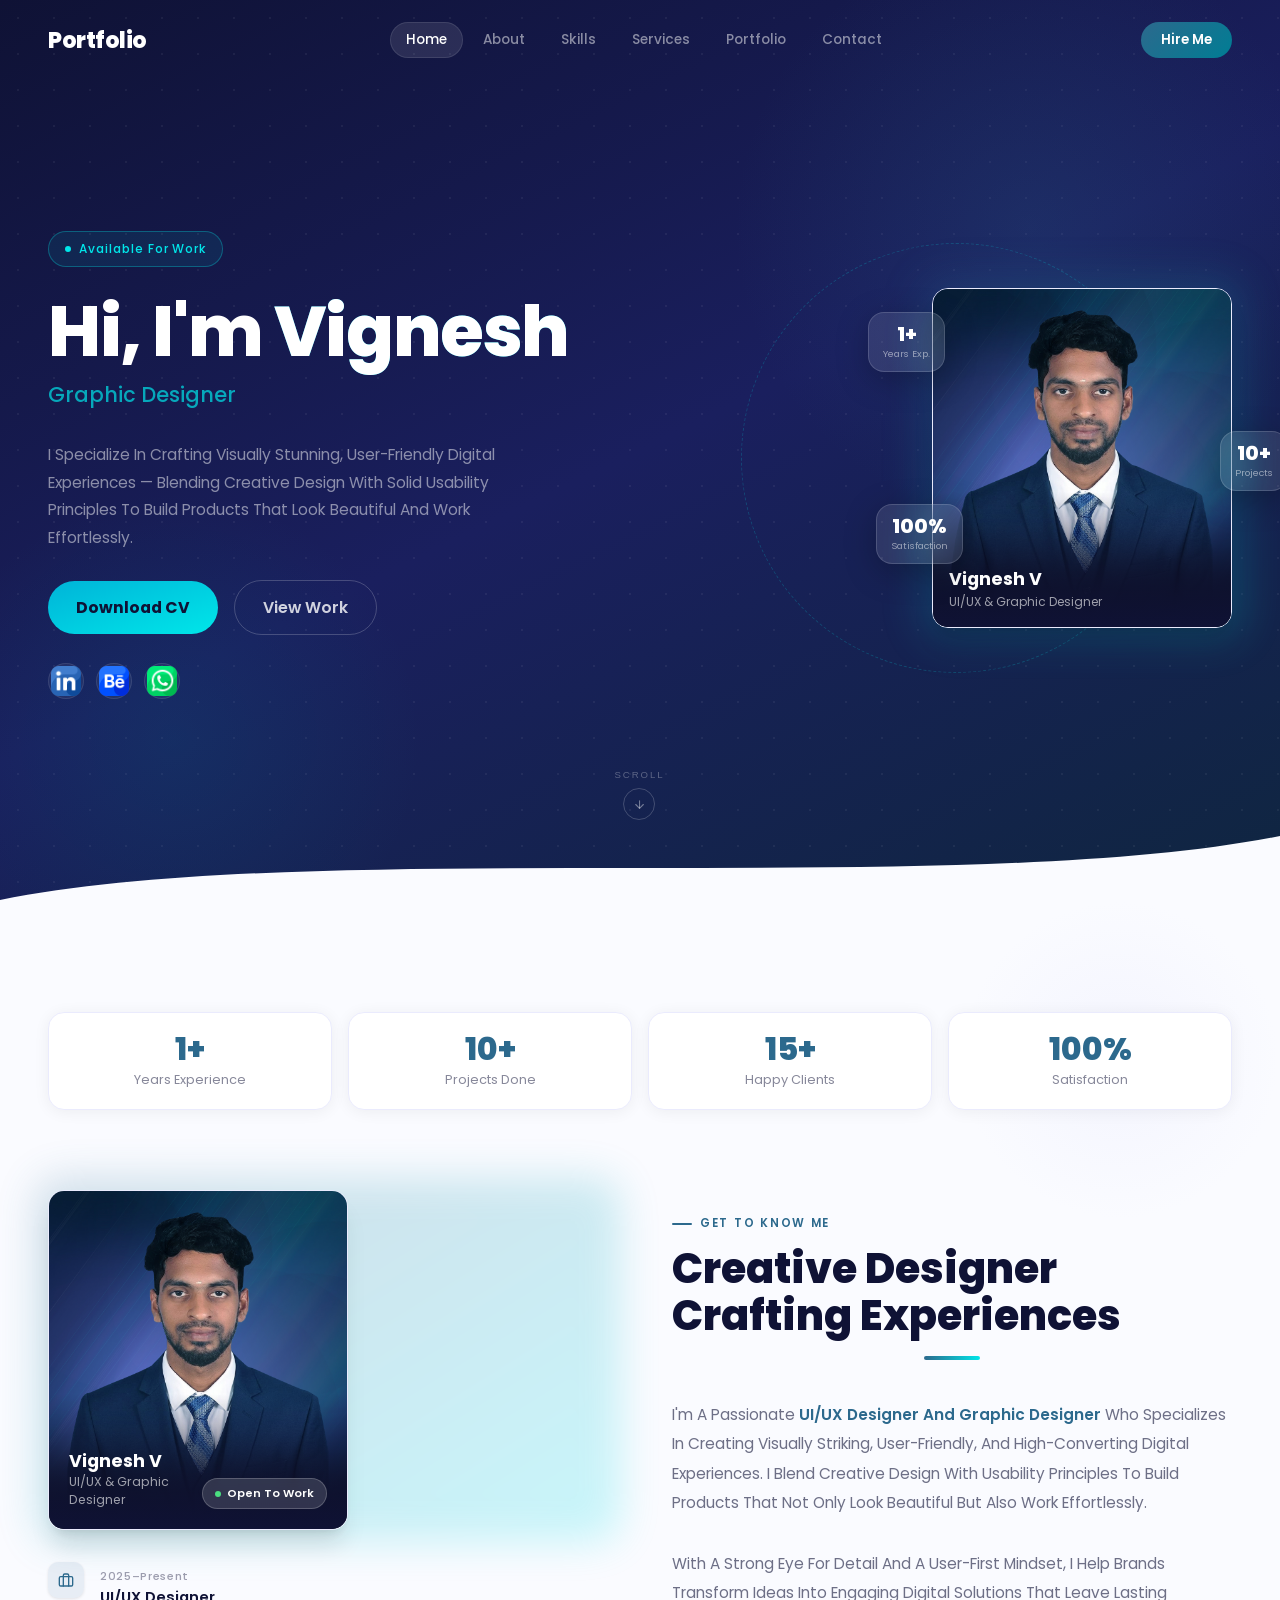
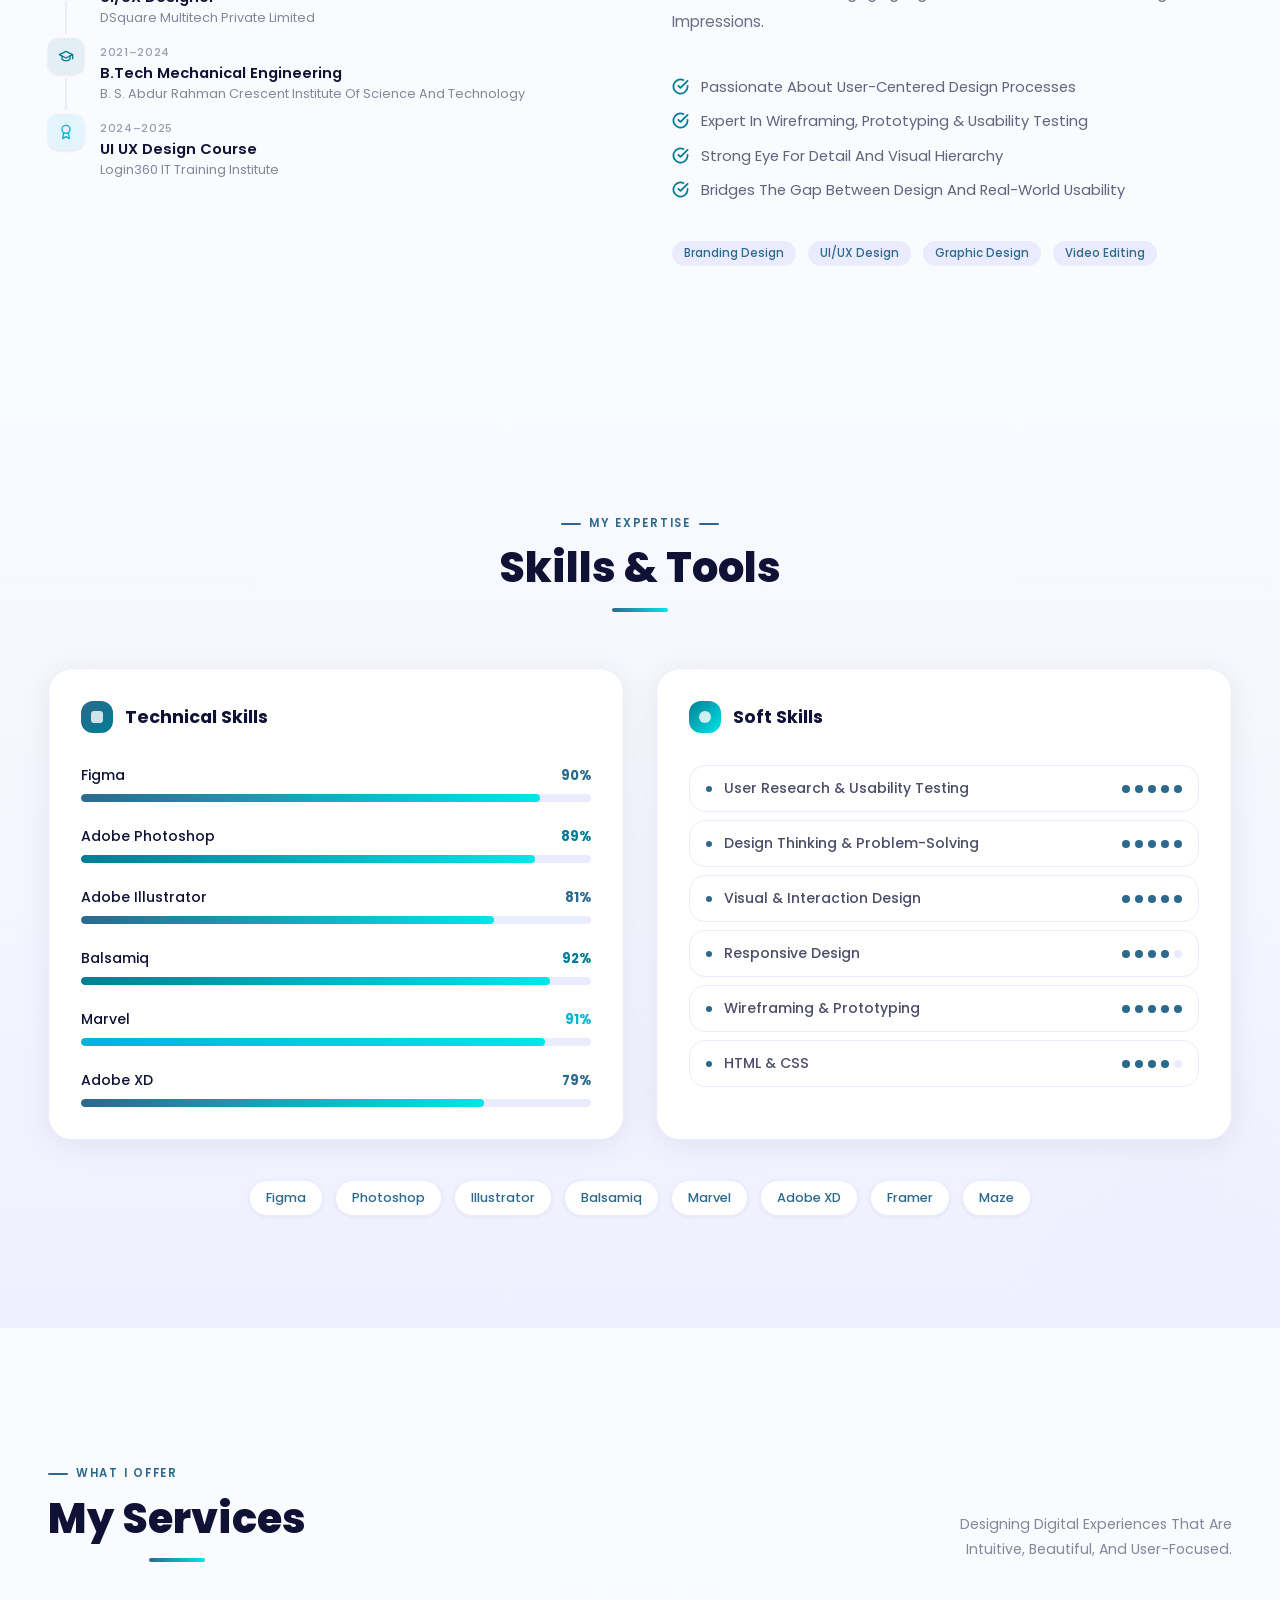
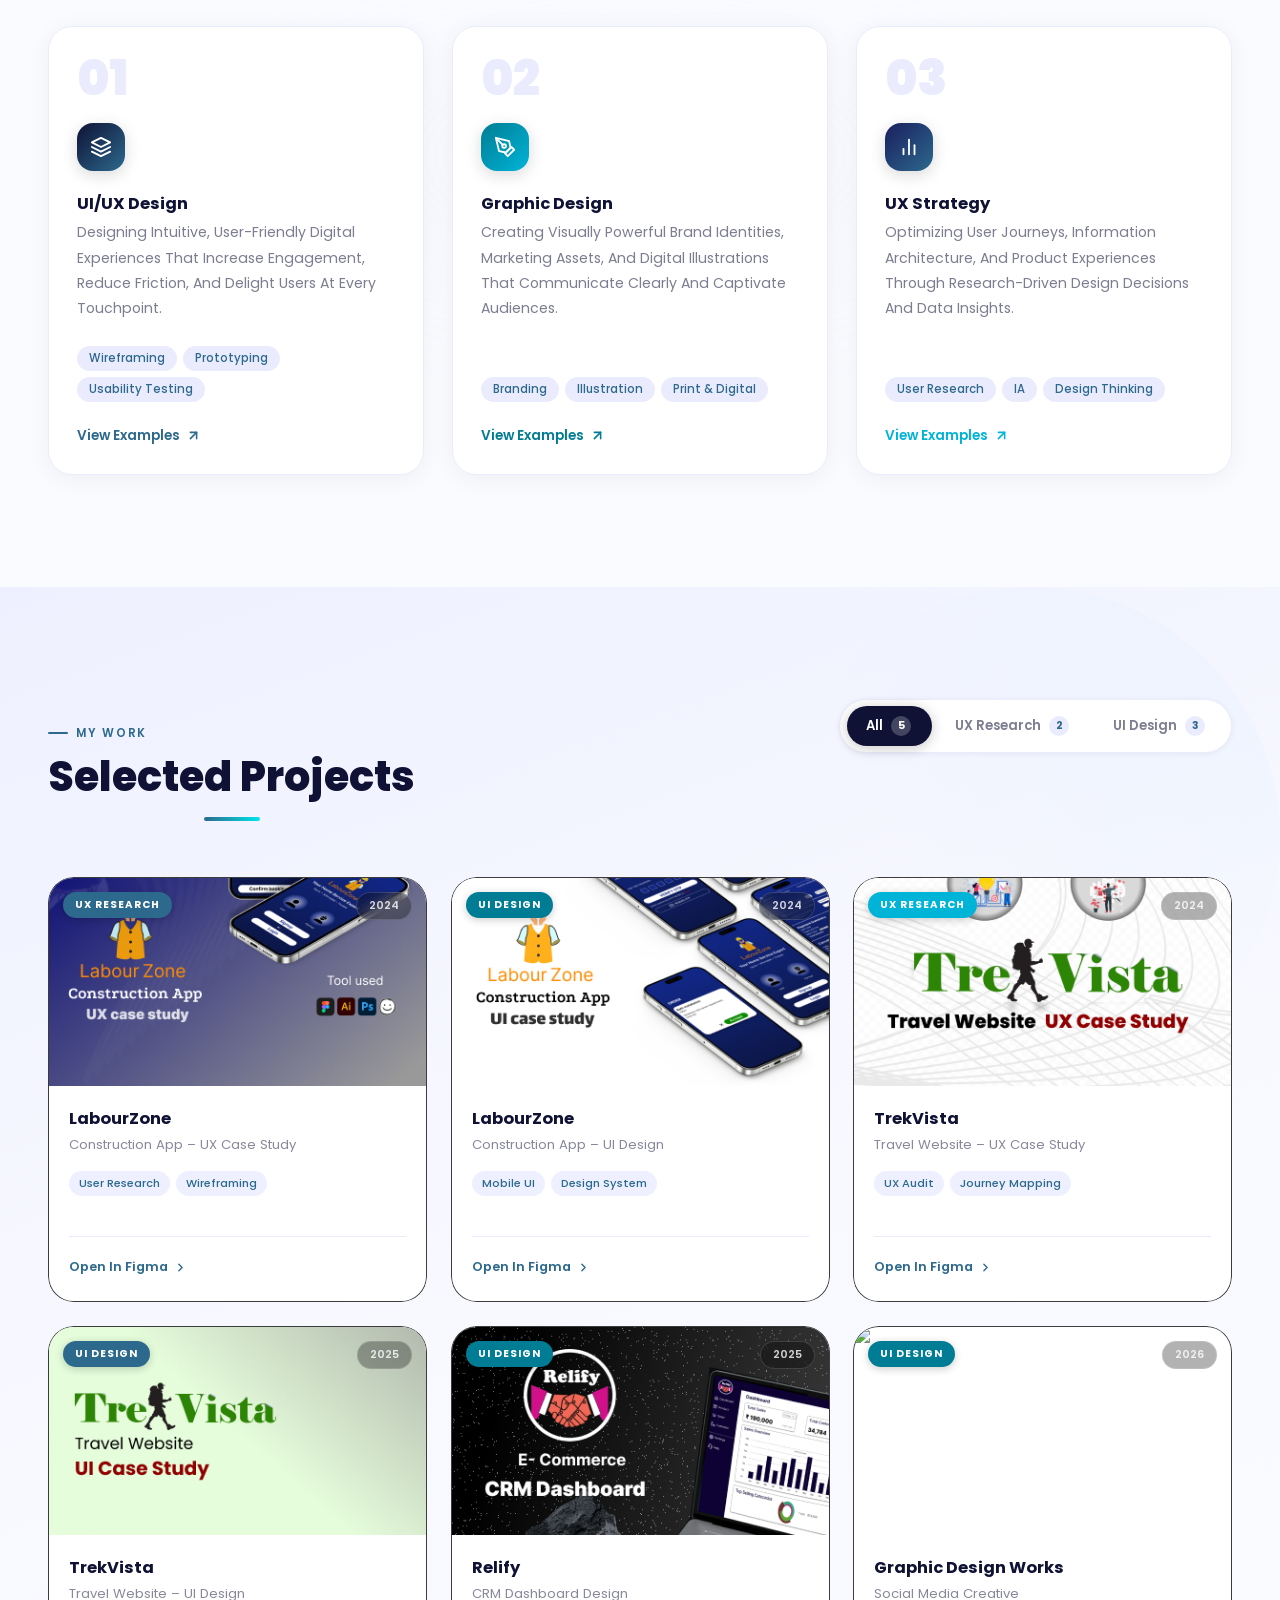
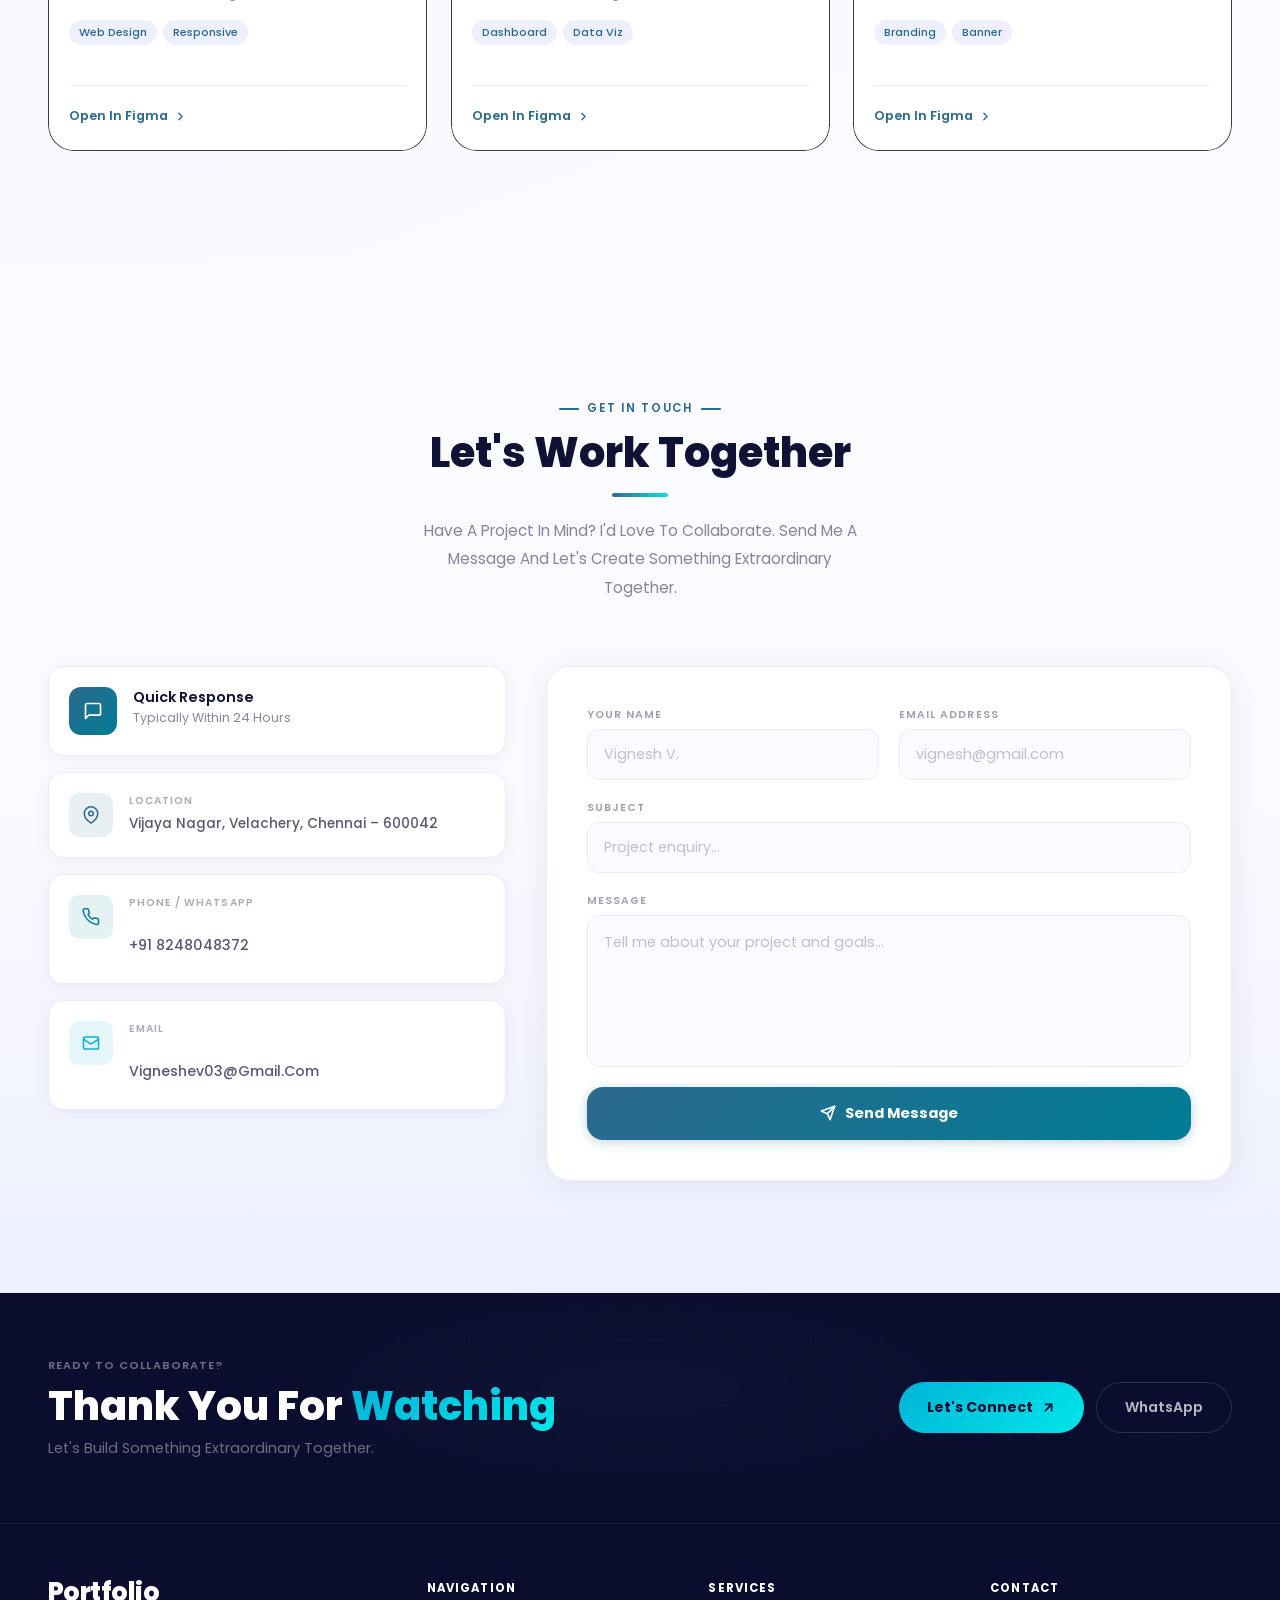
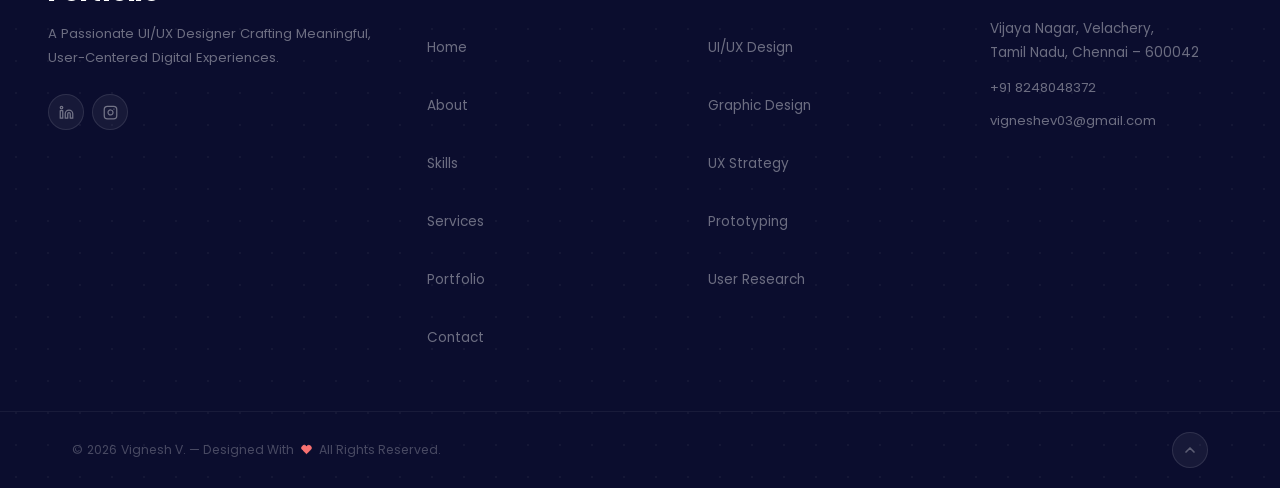
==== commit 3cd5f308: "cards update" ====
--- a/index.html
+++ b/index.html
@@ -1307,7 +1307,7 @@
     link: "https://www.behance.net/gallery/247421103/Construction-App-(UX-Case-Study)",
     tags: ["User Research", "Wireframing", "Usability Testing"],
     accentColor: "#2C698D",
-    featured: true
+    featured: false
   },
   {
     id: 2,
@@ -1364,6 +1364,20 @@
     tags: ["Dashboard", "Data Viz", "SaaS UI"],
     accentColor: "#007D94",
     featured: false
+  },
+  {
+    id: 6,
+    title: "Graphic Design Works",
+    subtitle: "Social Media Creative",
+    desc: "A curated collection of branding, advertising, and packaging designs crafted with attention to detail, bold typography, and vibrant color storytelling.",
+    type: "UI Design",
+    year: "2026",
+    category: "UI",
+    image: "./Images/Social media poster-1 copy.jpg",
+    link: "https://www.behance.net/gallery/247440969/Graphic-Design-Works",
+    tags: ["Branding", "Banner", "Logo"],
+    accentColor: "#007D94",
+    featured: false
   }
 ];
 
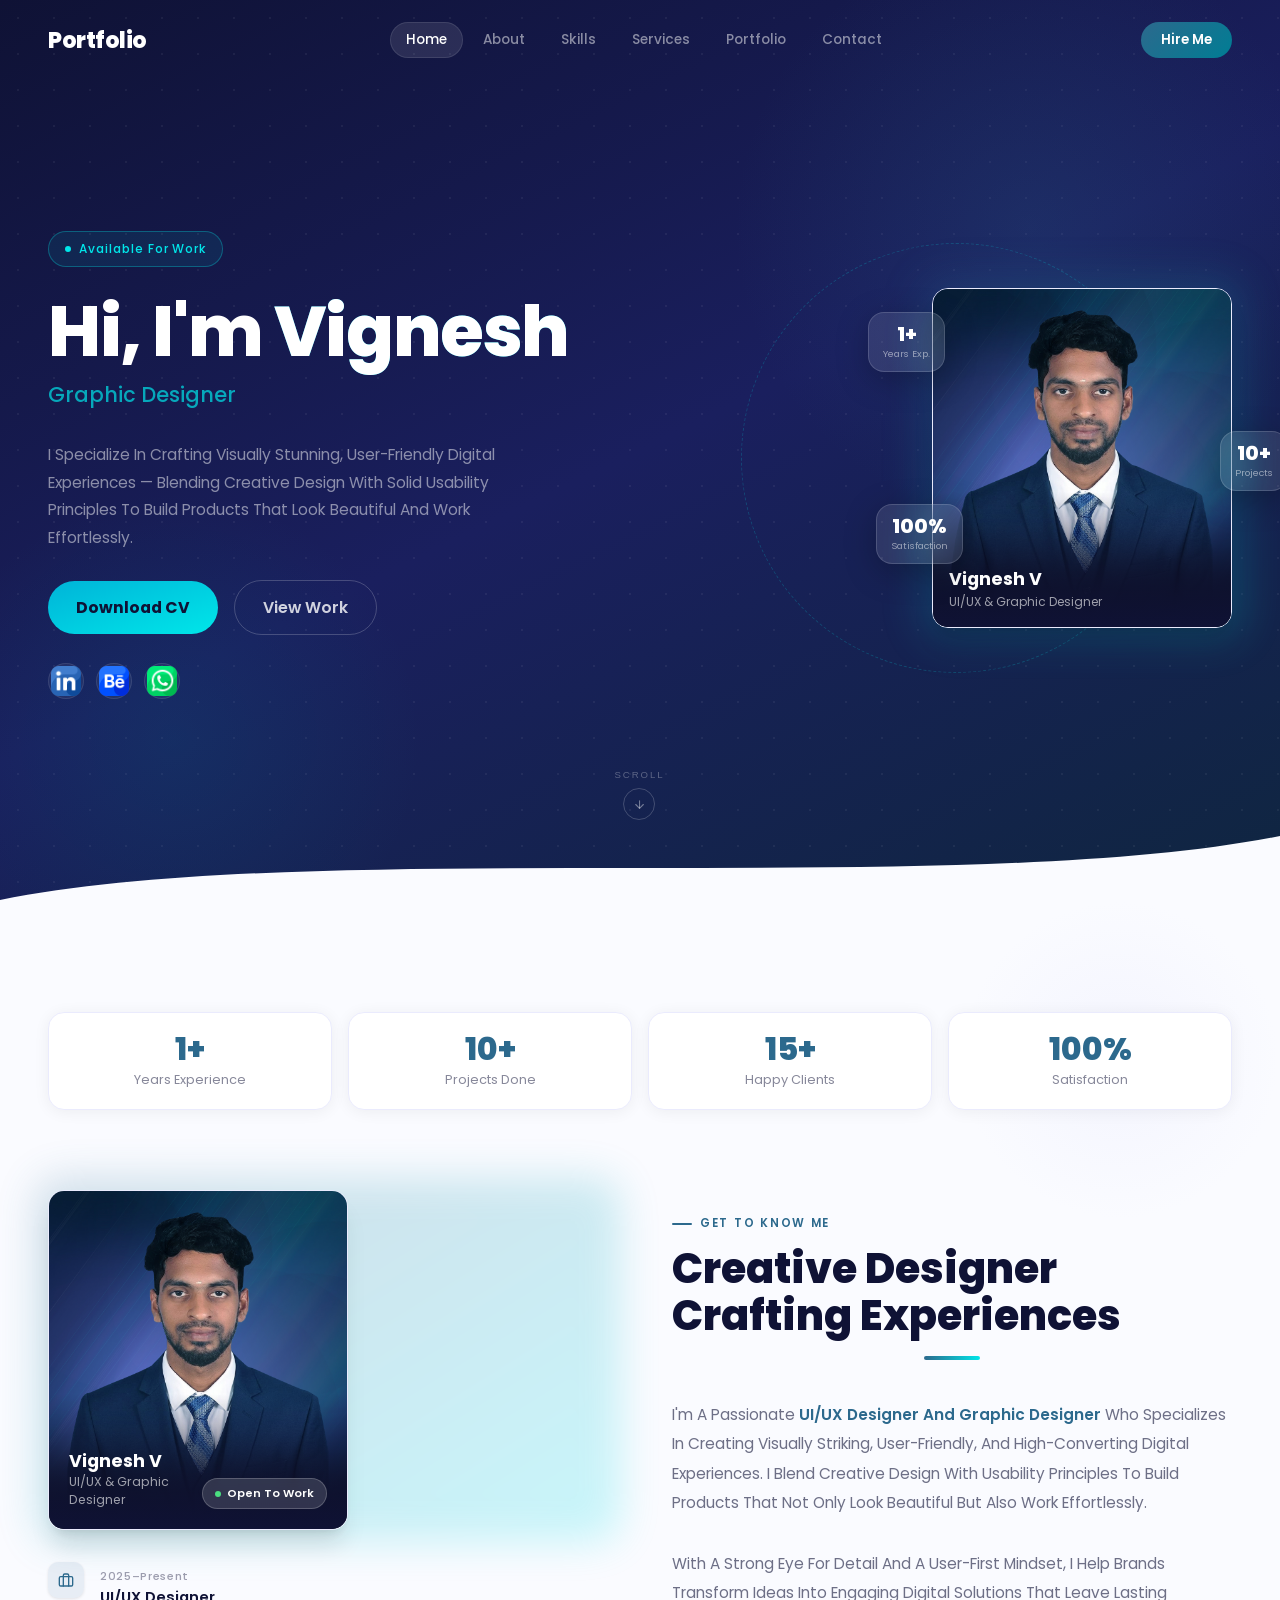
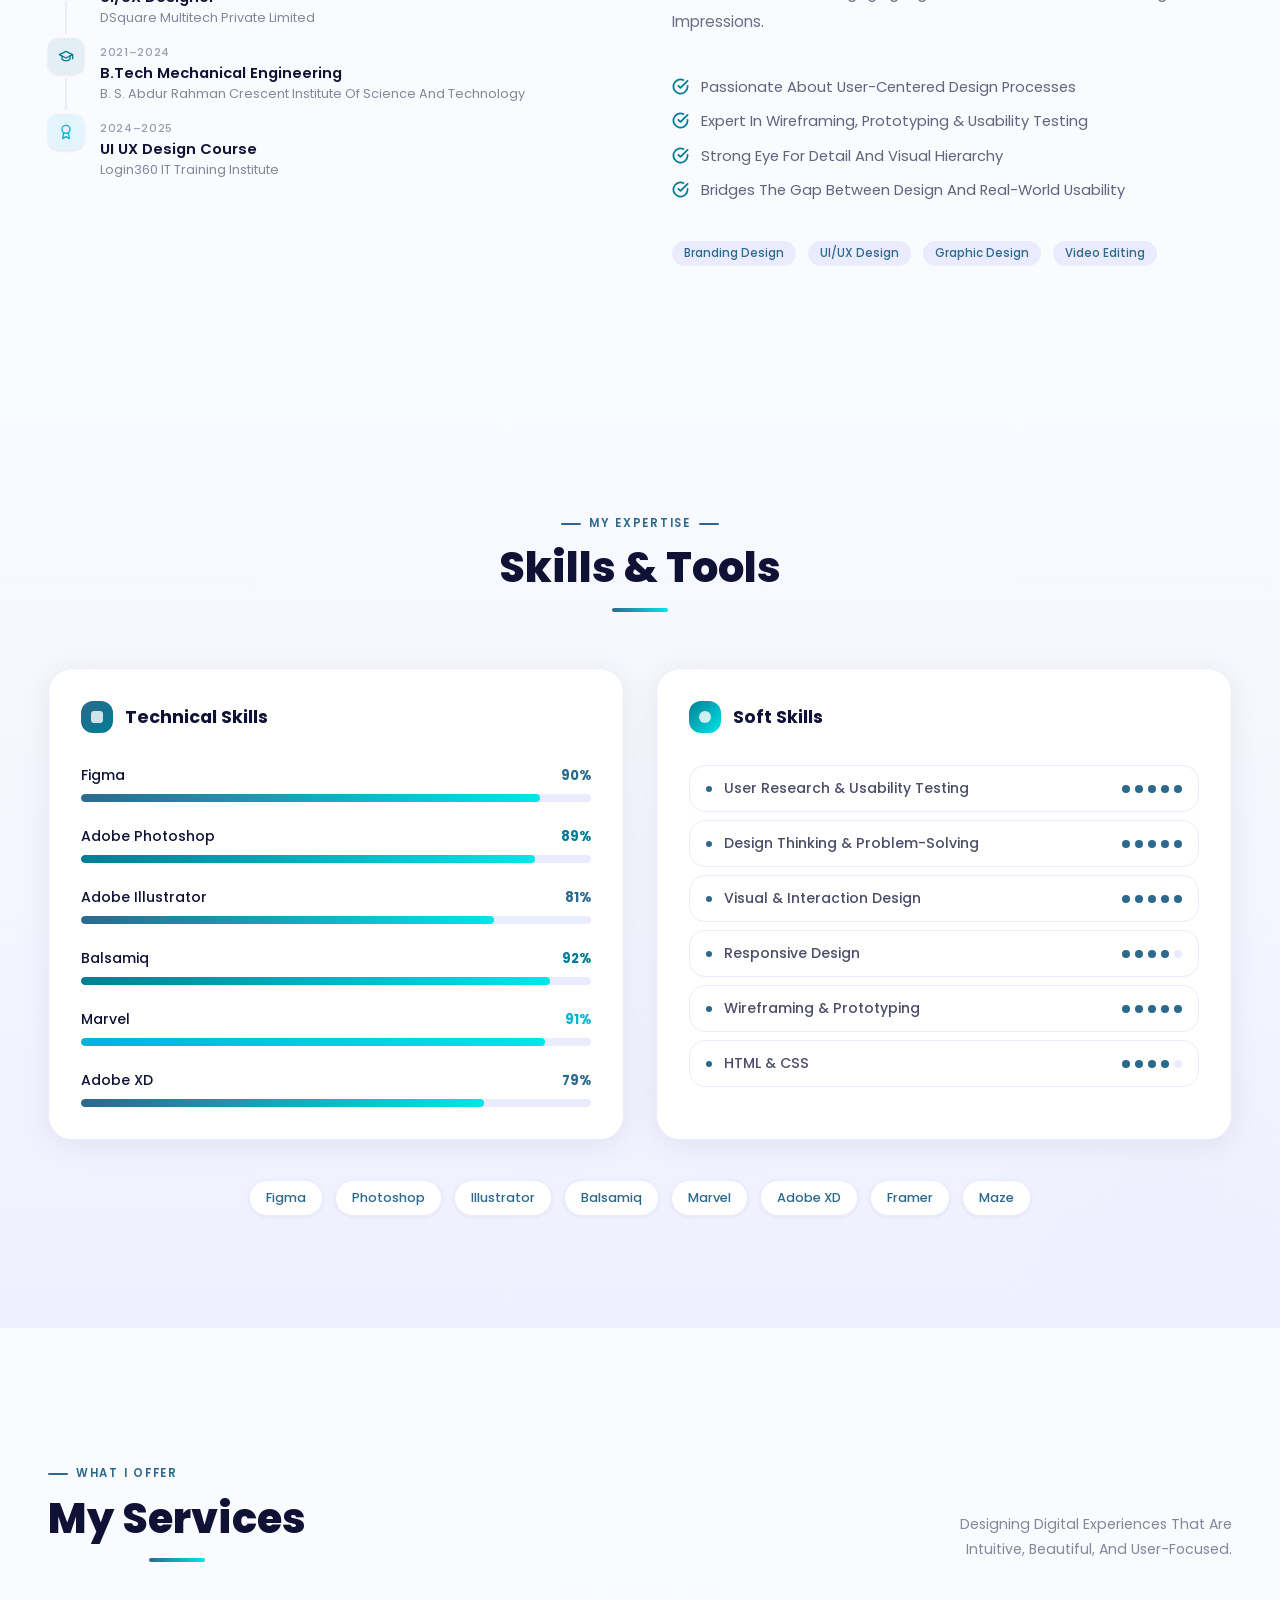
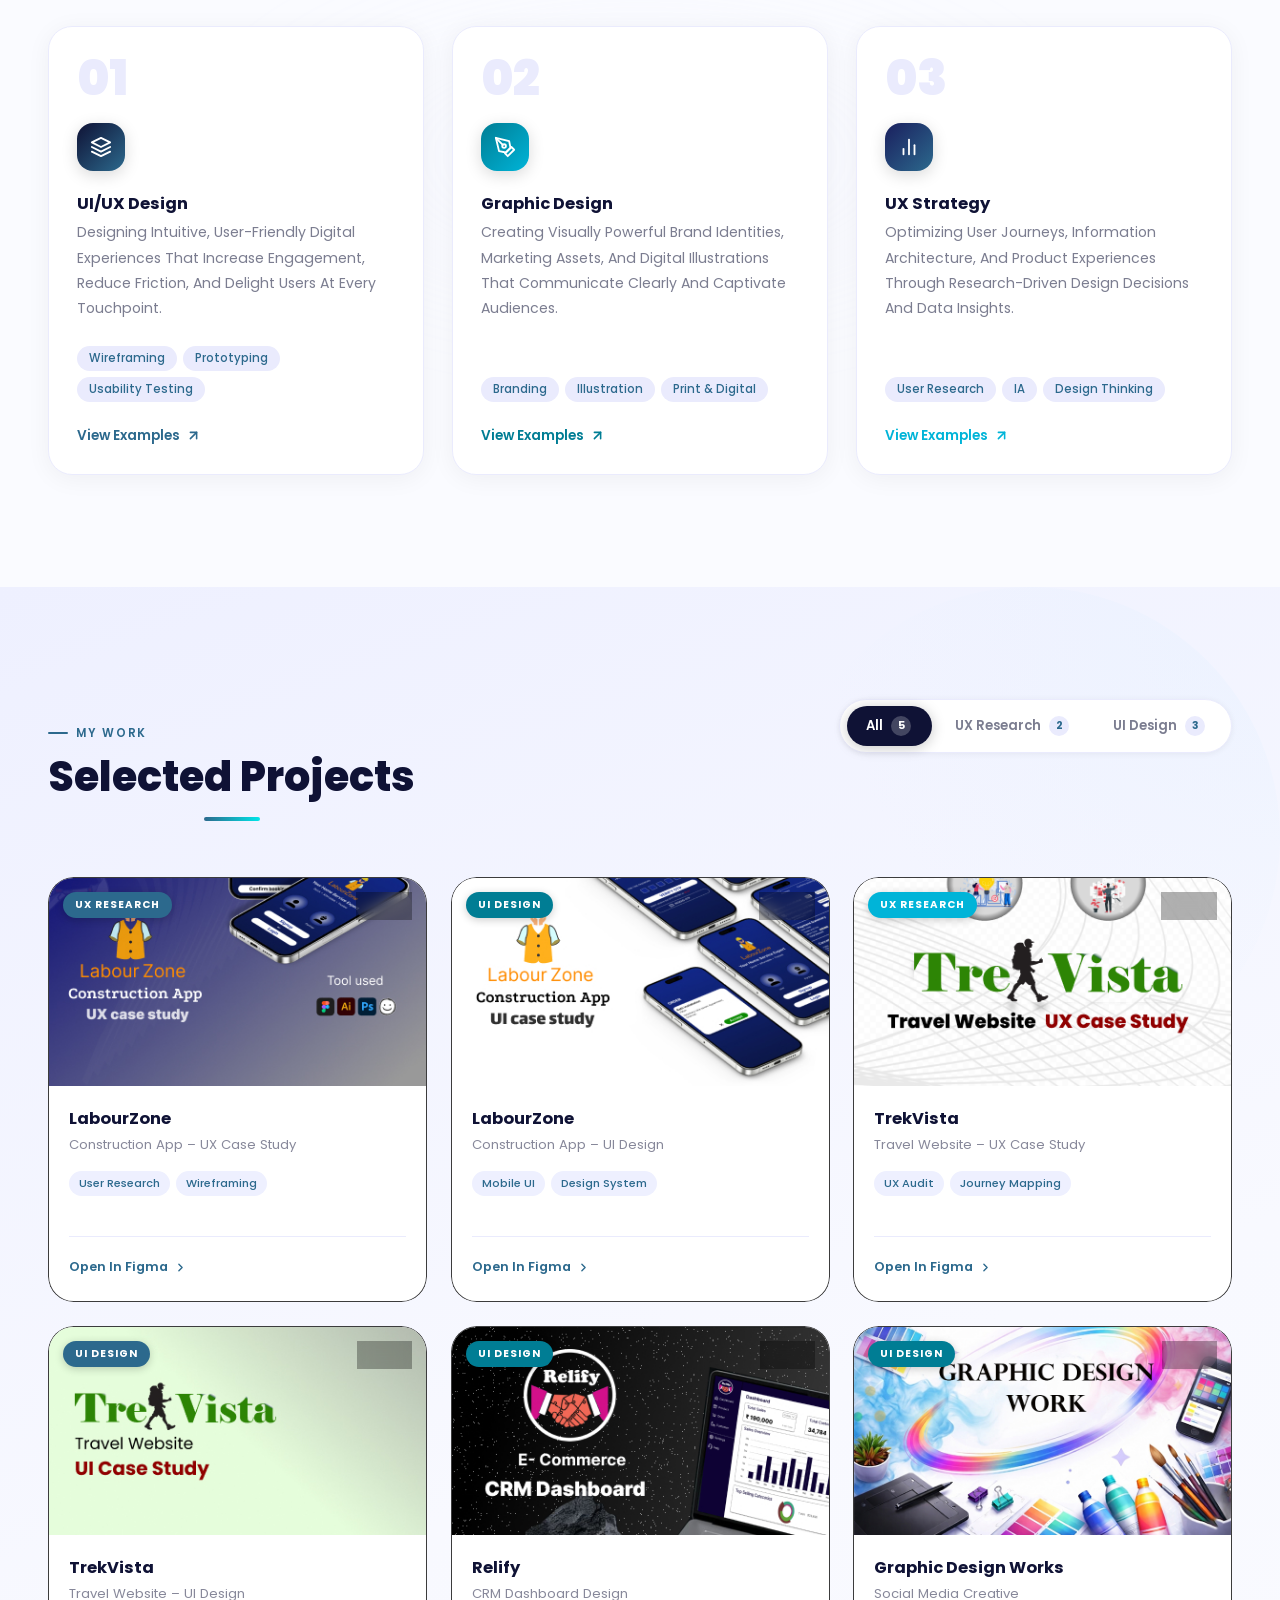
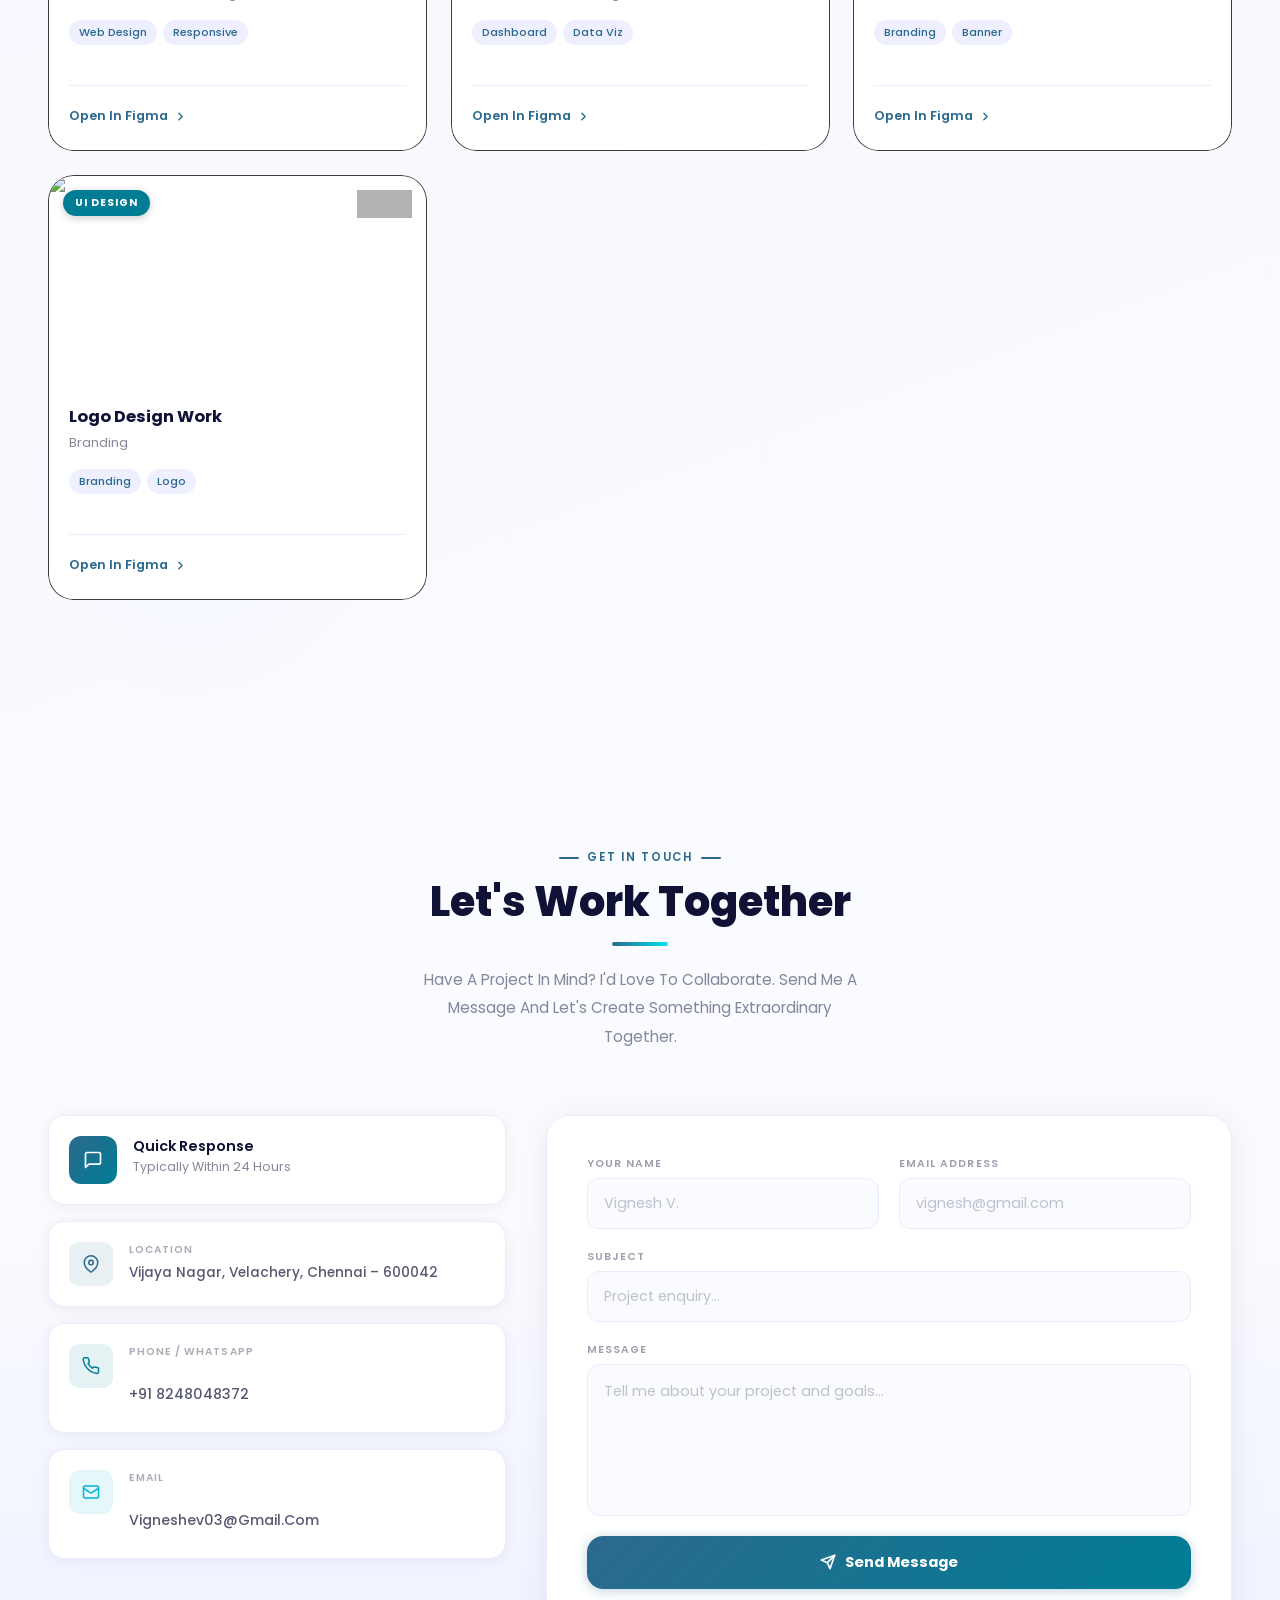
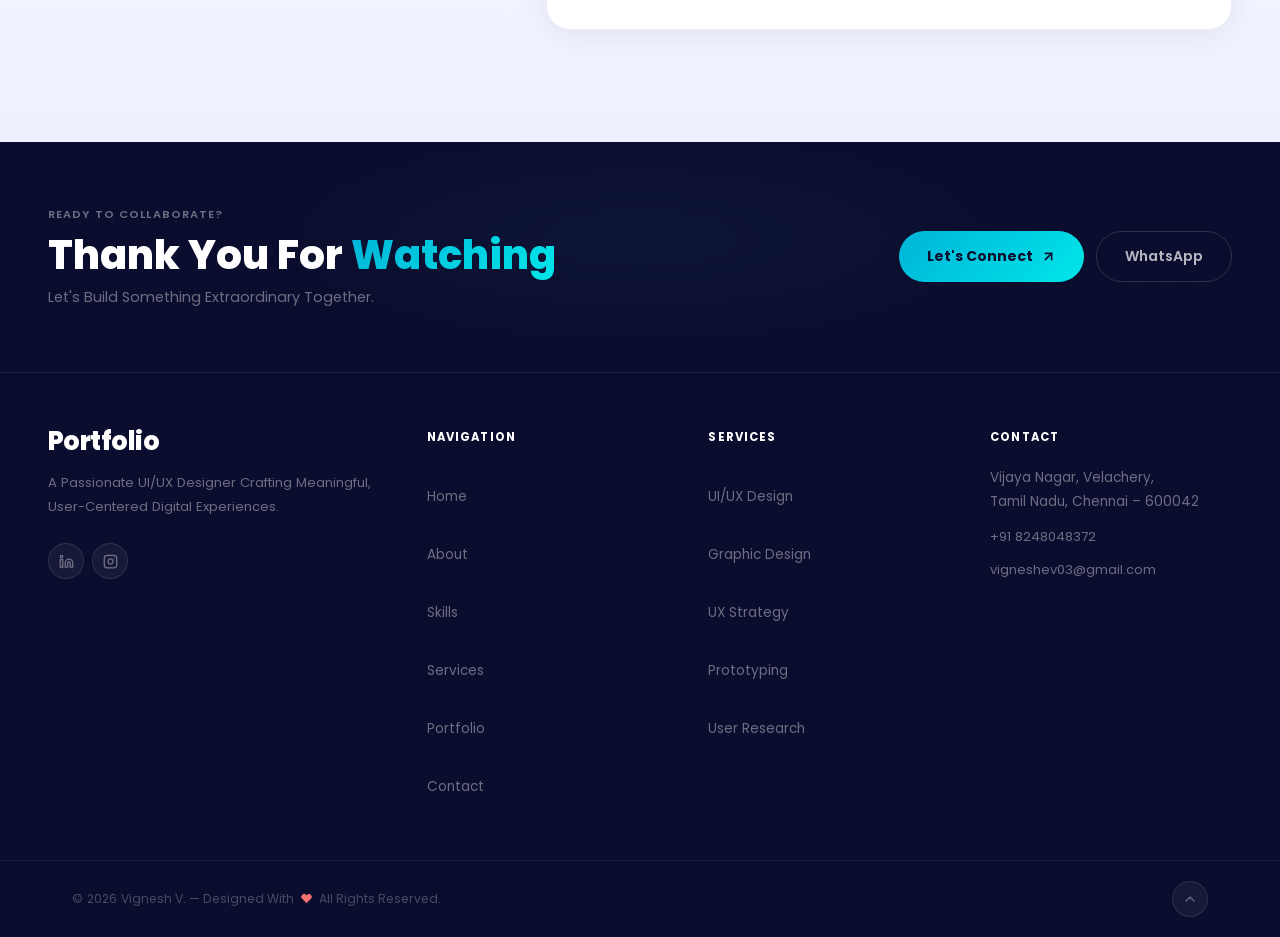
==== commit ae5eec38: "card add" ====
--- a/index.html
+++ b/index.html
@@ -1378,6 +1378,20 @@
     tags: ["Branding", "Banner", "Logo"],
     accentColor: "#007D94",
     featured: false
+  },
+  {
+    id: 7,
+    title: "logo Design Work",
+    subtitle: "Branding",
+    desc: "Where Every Bite Tells a Flavourful Story — A complete brand identity system for a playful food & beverage experience.",
+    type: "UI Design",
+    year: "2026",
+    category: "UI",
+    image: "./Images/COVER IMAGE copy.jpg",
+    link: "https://www.behance.net/gallery/247396475/Logo-Design",
+    tags: ["Branding", "Logo"],
+    accentColor: "#007D94",
+    featured: false
   }
 ];
 
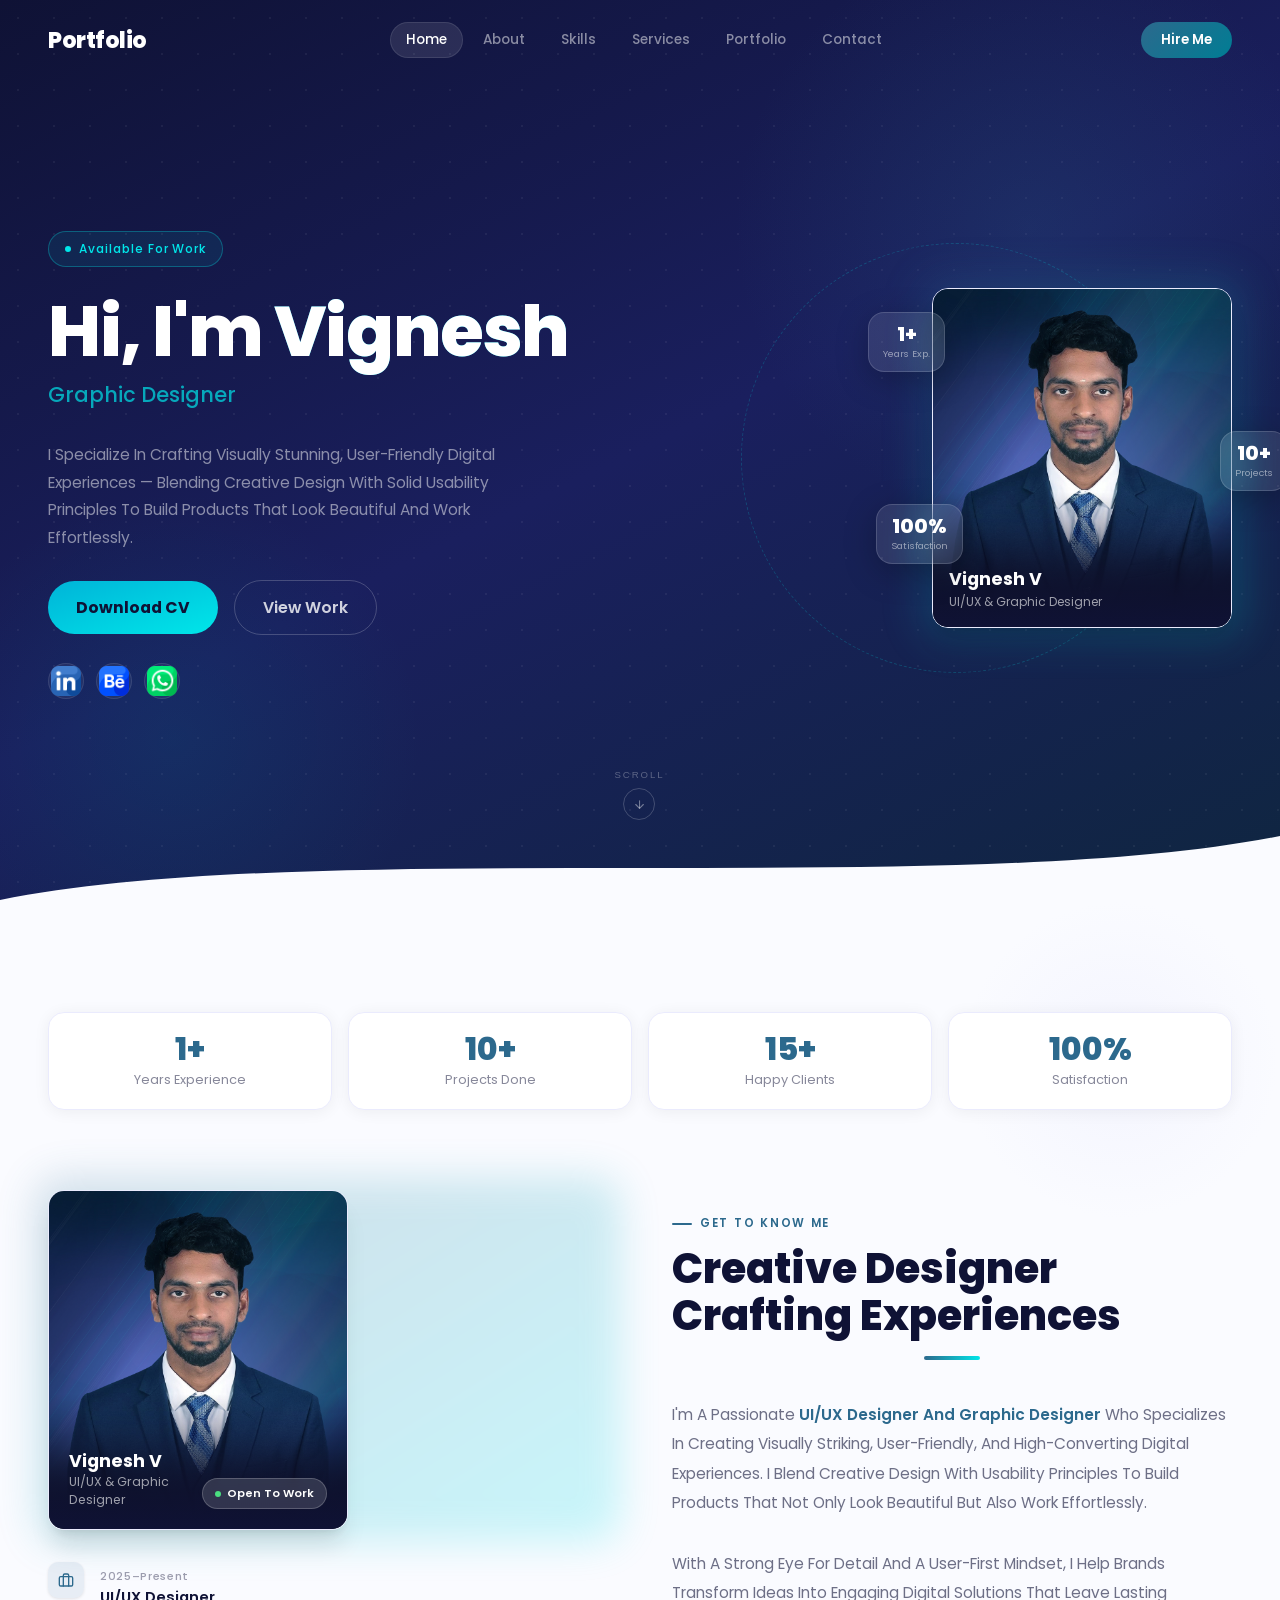
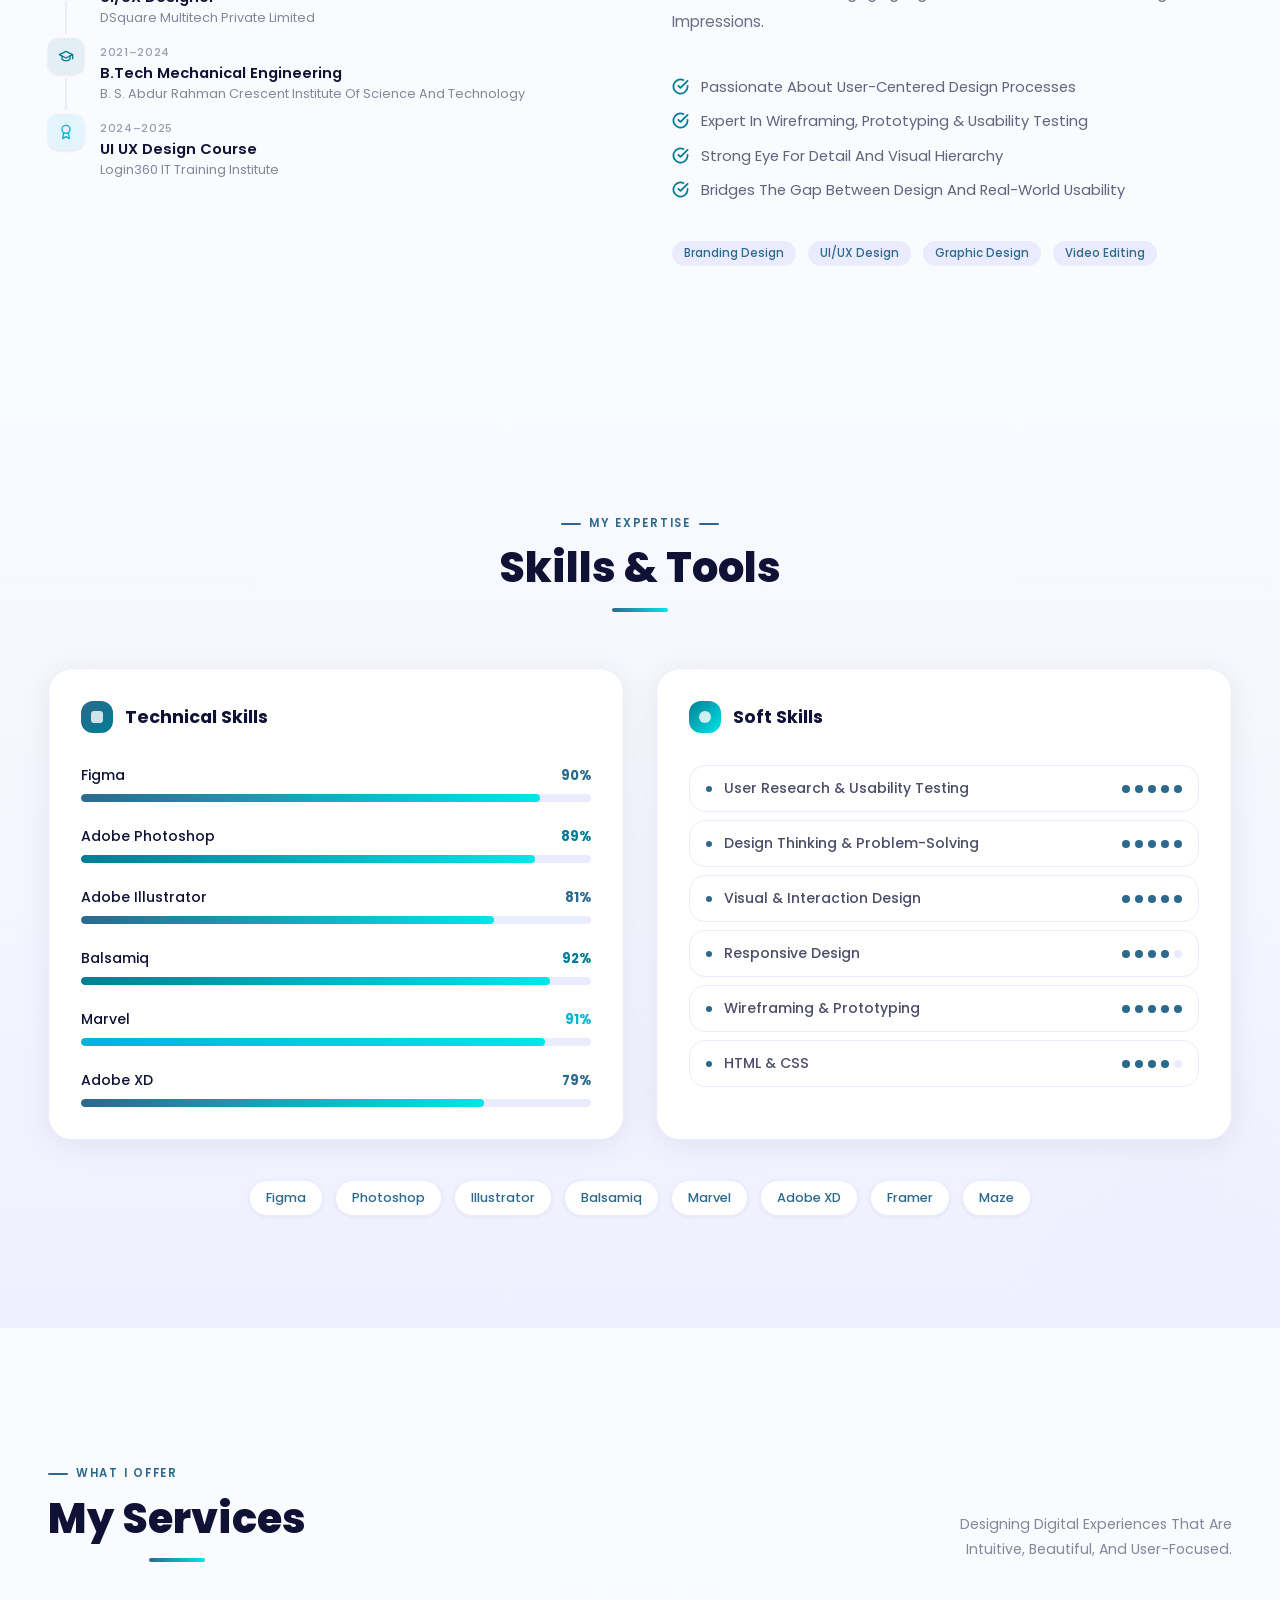
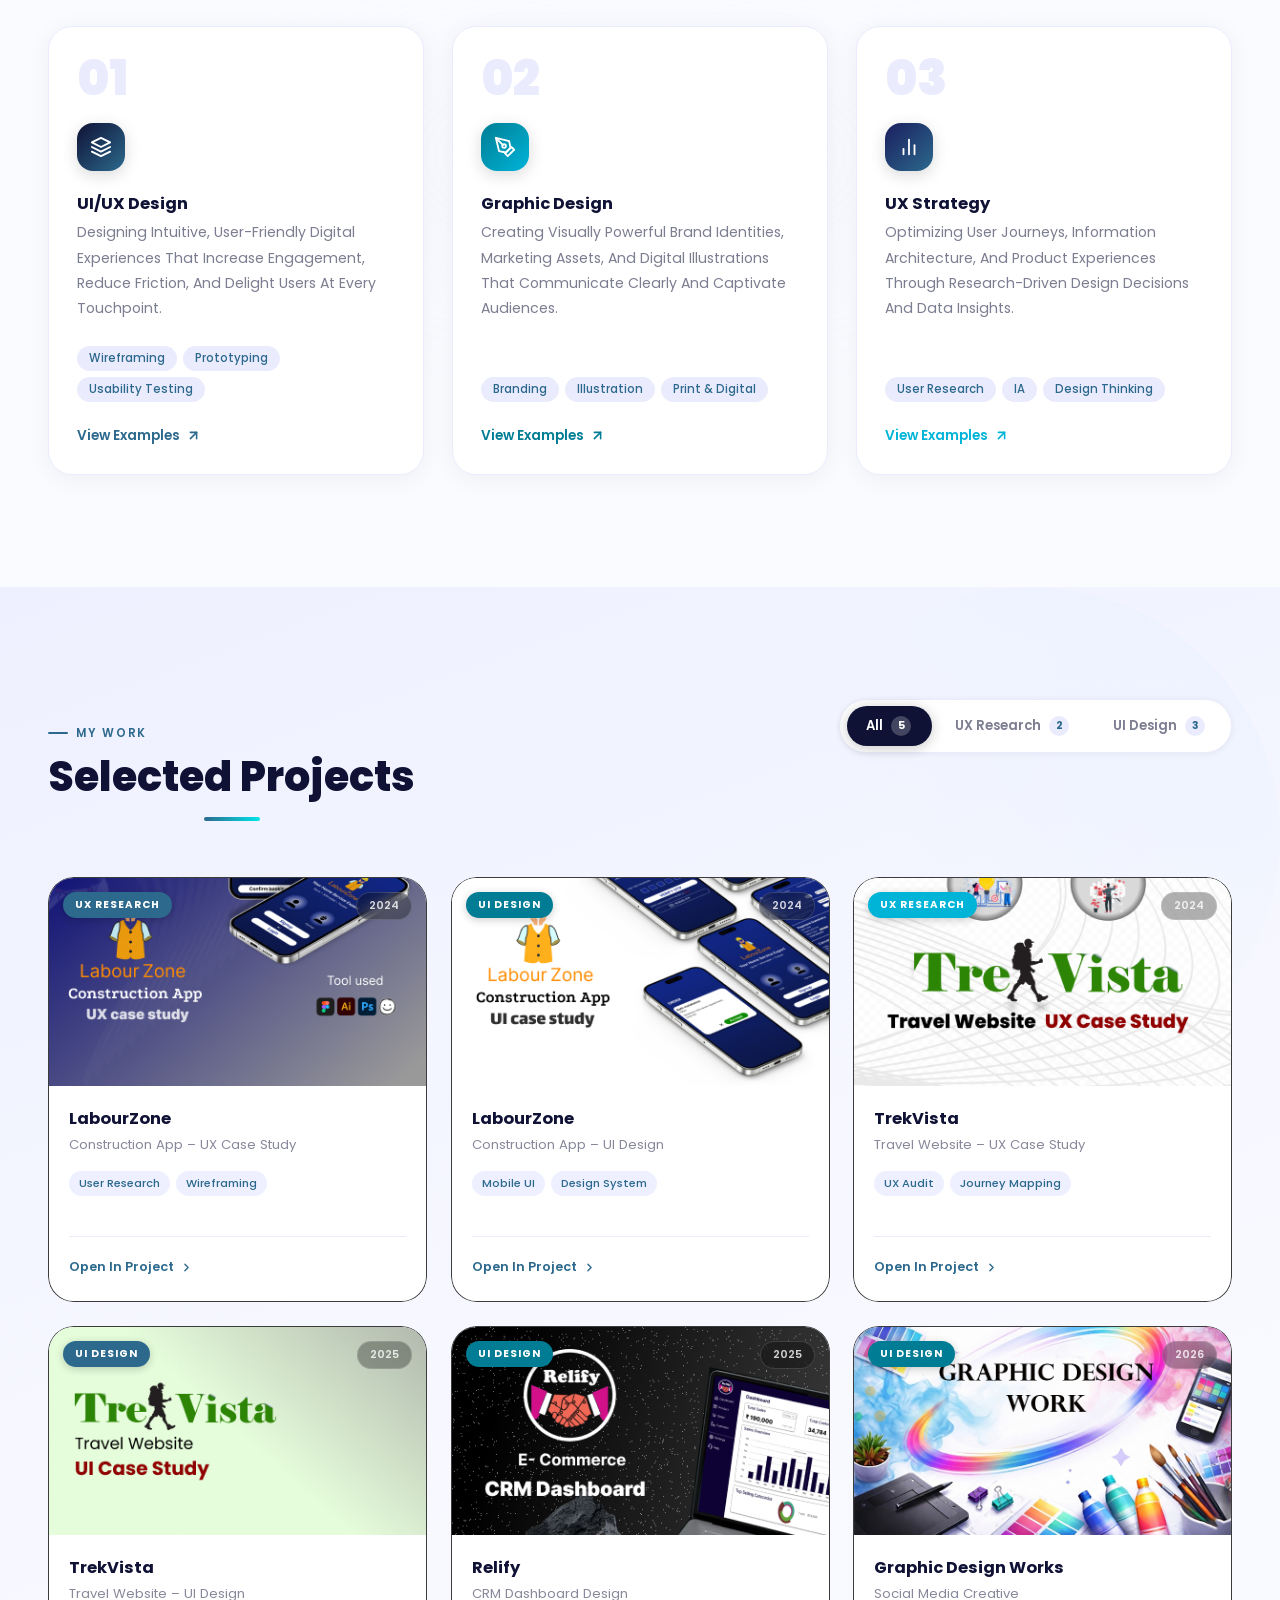
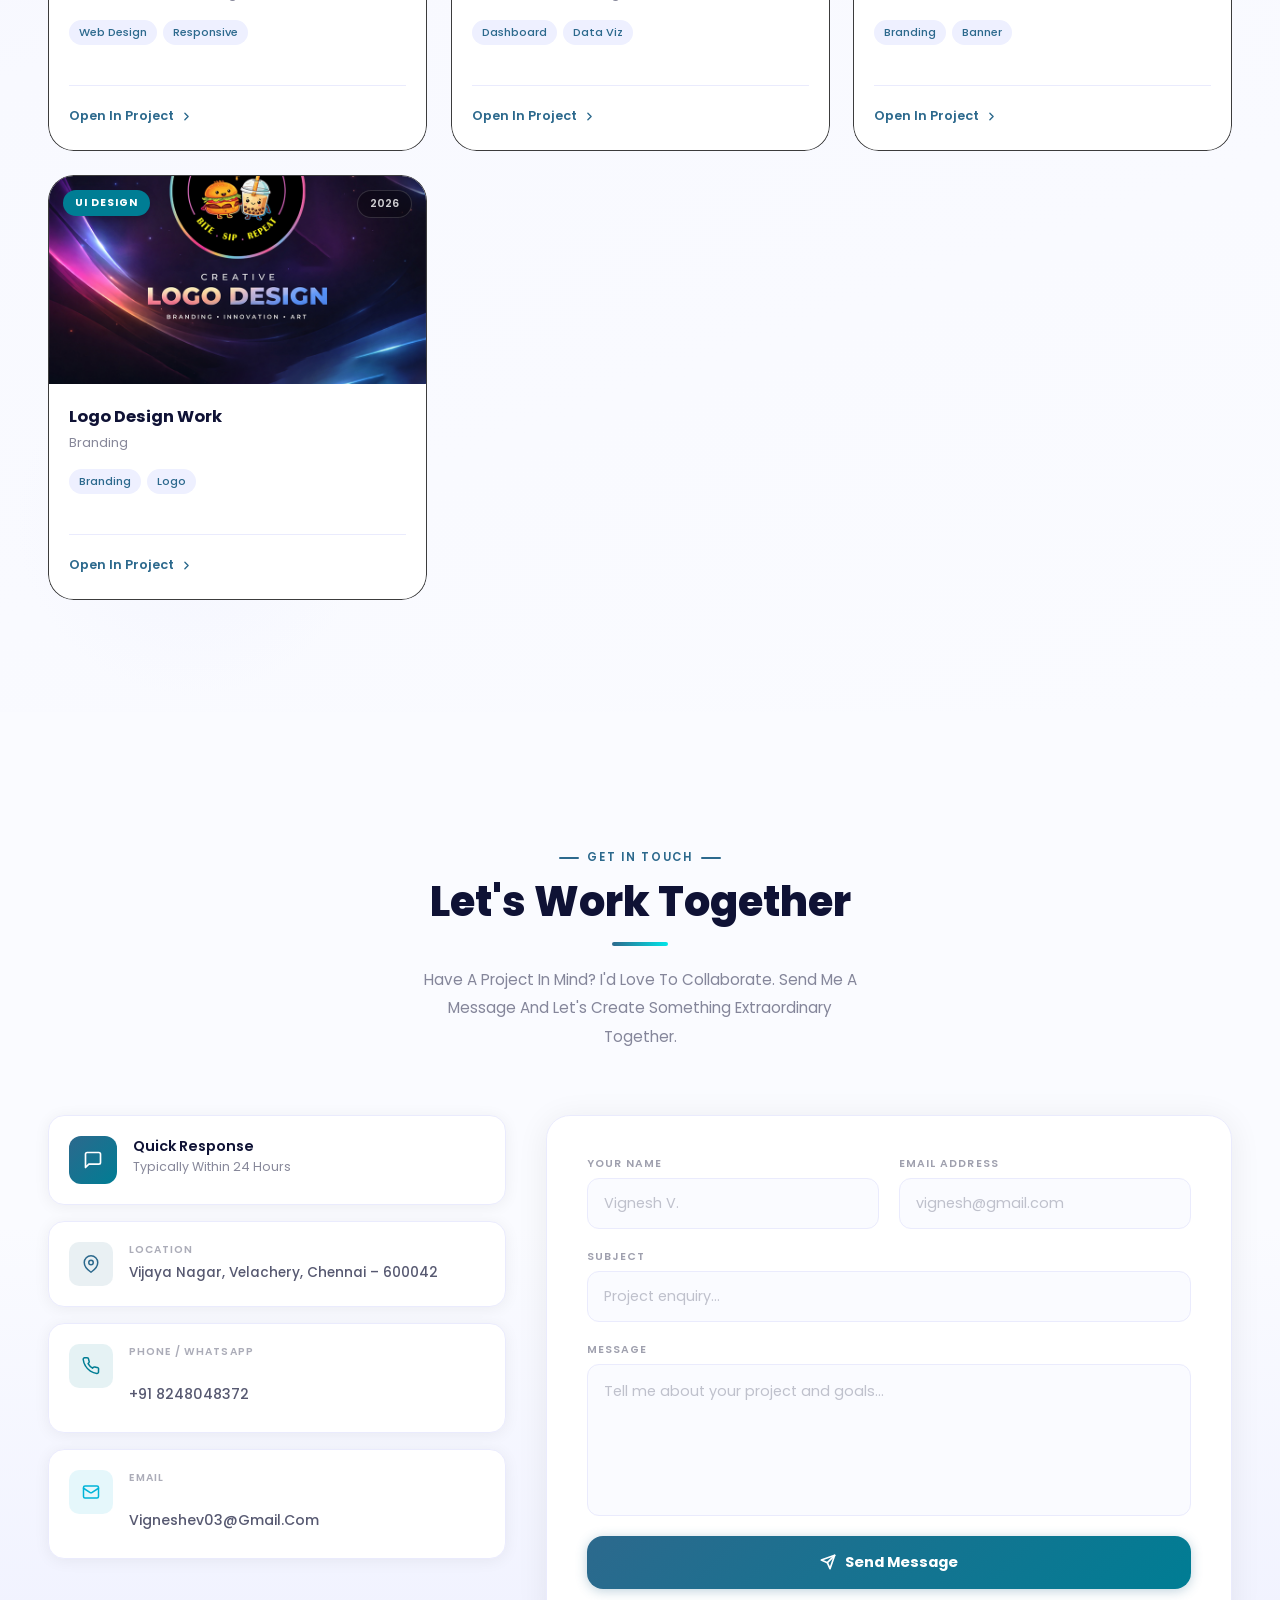
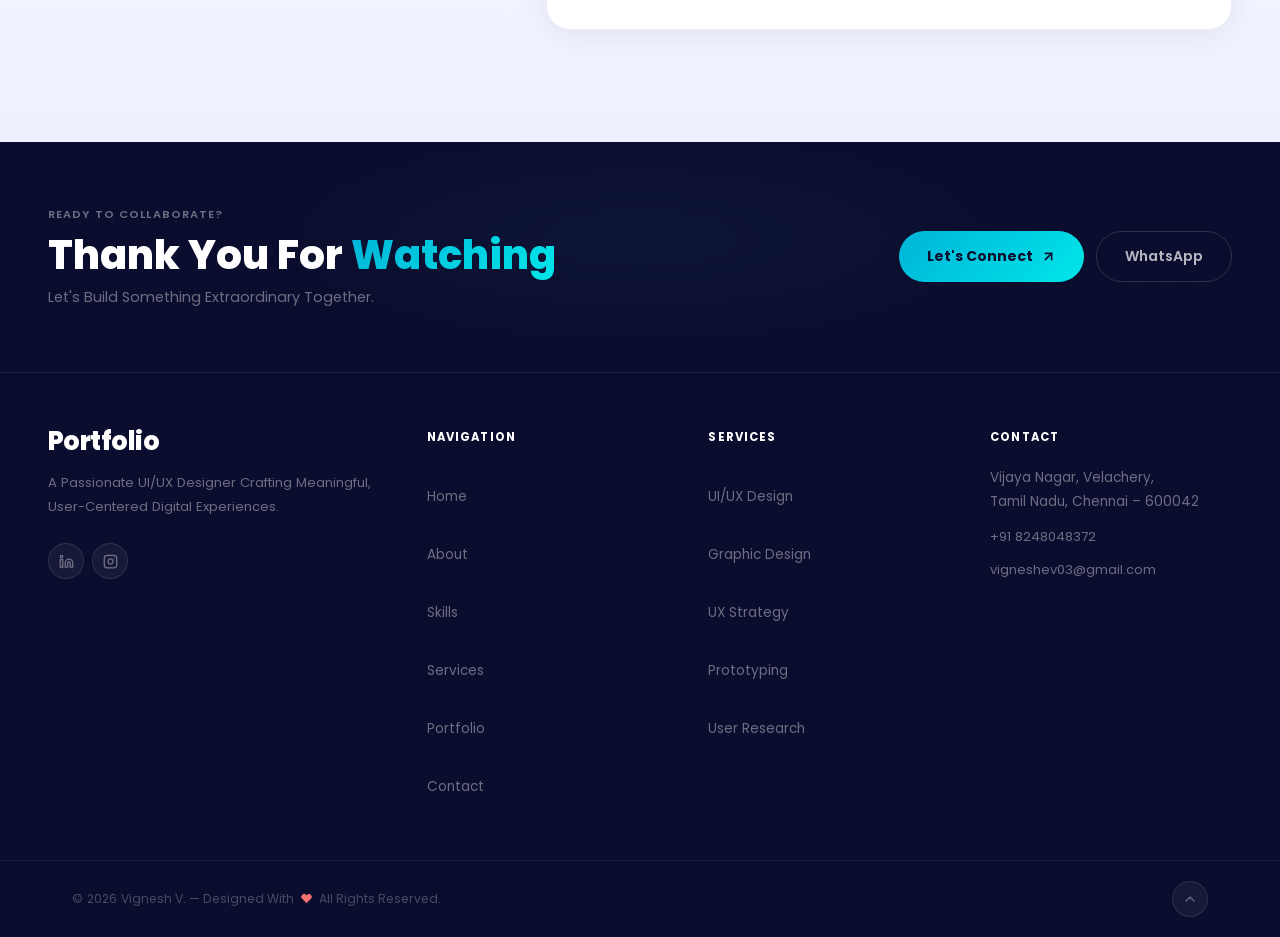
==== commit b7bcdedc: "cards update" ====
--- a/index.html
+++ b/index.html
@@ -1557,7 +1557,7 @@
               '<div class="card-tags">' + tags2 + '</div>' +
               '<div class="card-footer">' +
                 '<span class="card-figma-link">' +
-                  'Open in Figma ' +
+                  'Open in Project ' +
                   '<svg xmlns="http://www.w3.org/2000/svg" width="13" height="13" viewBox="0 0 24 24" fill="none" stroke="currentColor" stroke-width="2.5" stroke-linecap="round" stroke-linejoin="round" aria-hidden="true"><polyline points="9 18 15 12 9 6"></polyline></svg>' +
                 '</span>' +
                 '<div class="card-arrow-btn" style="background:' + p.accentColor + '" aria-hidden="true">' +
